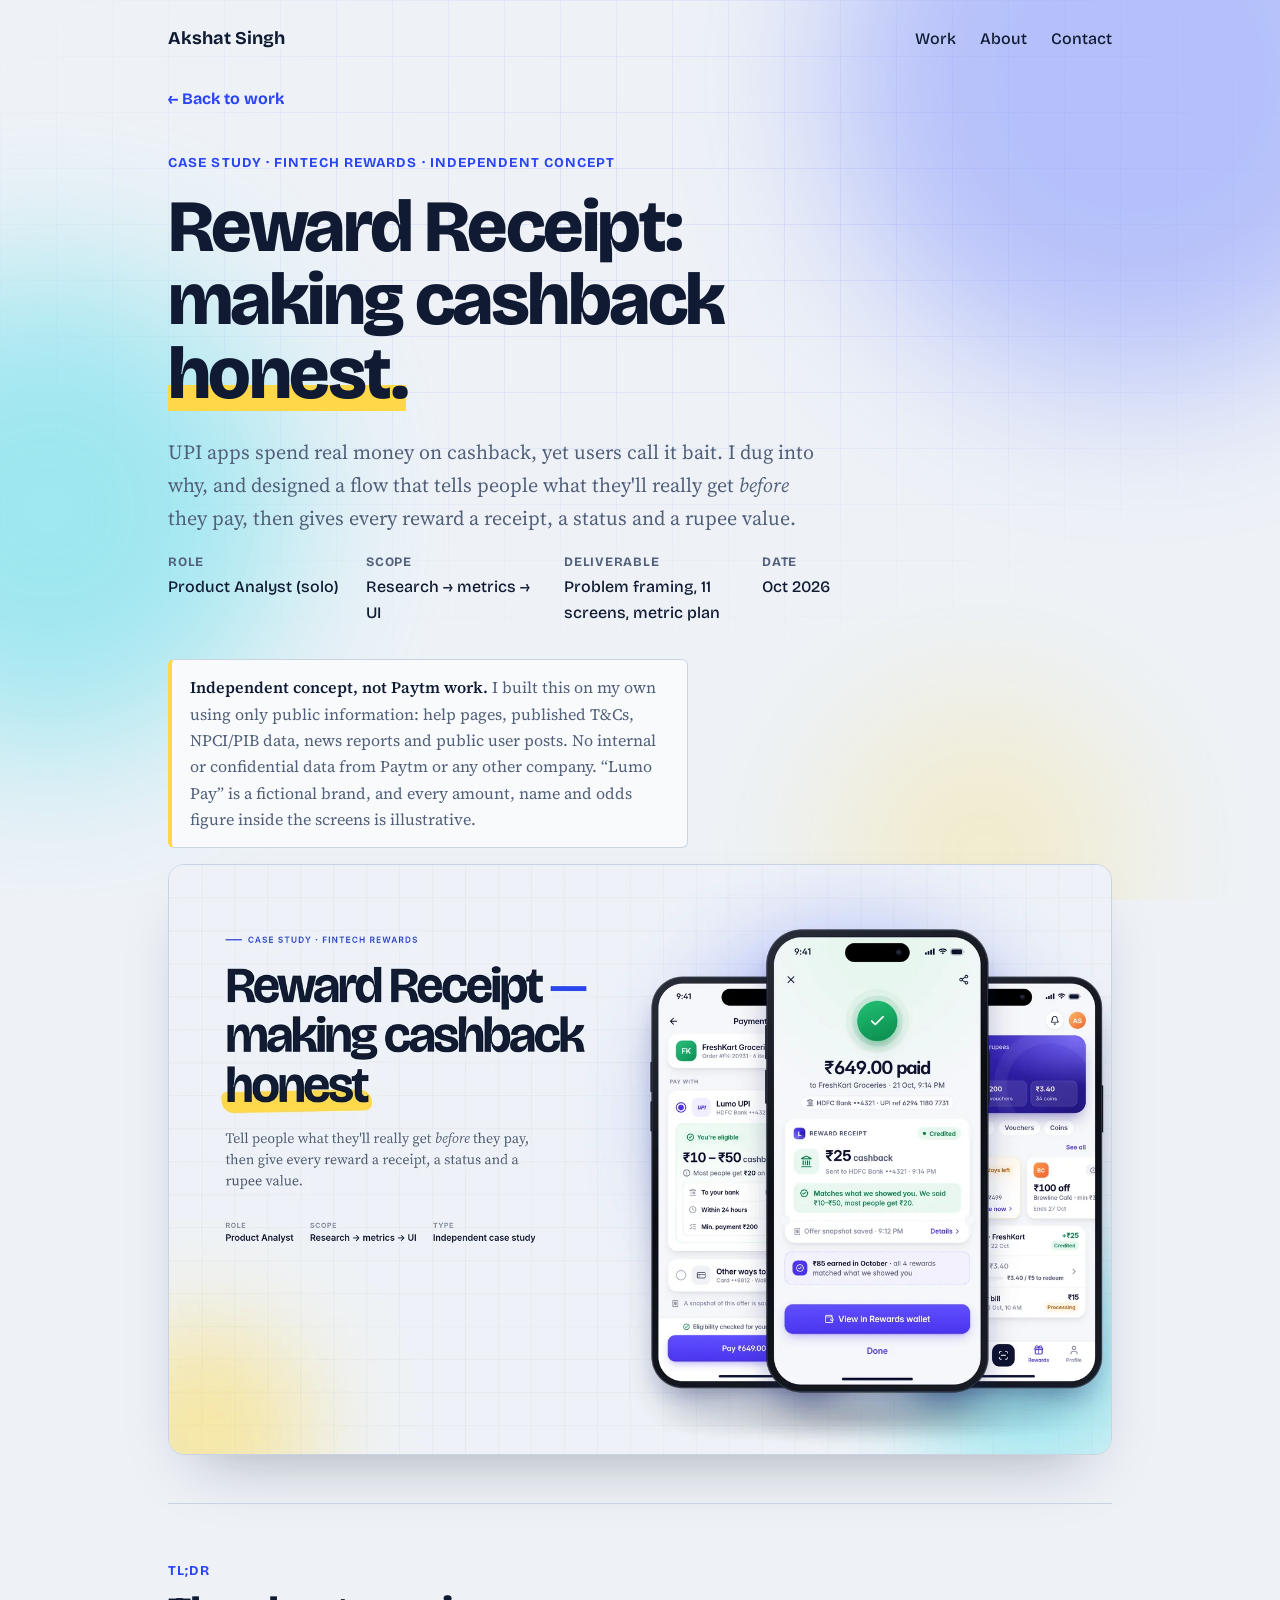
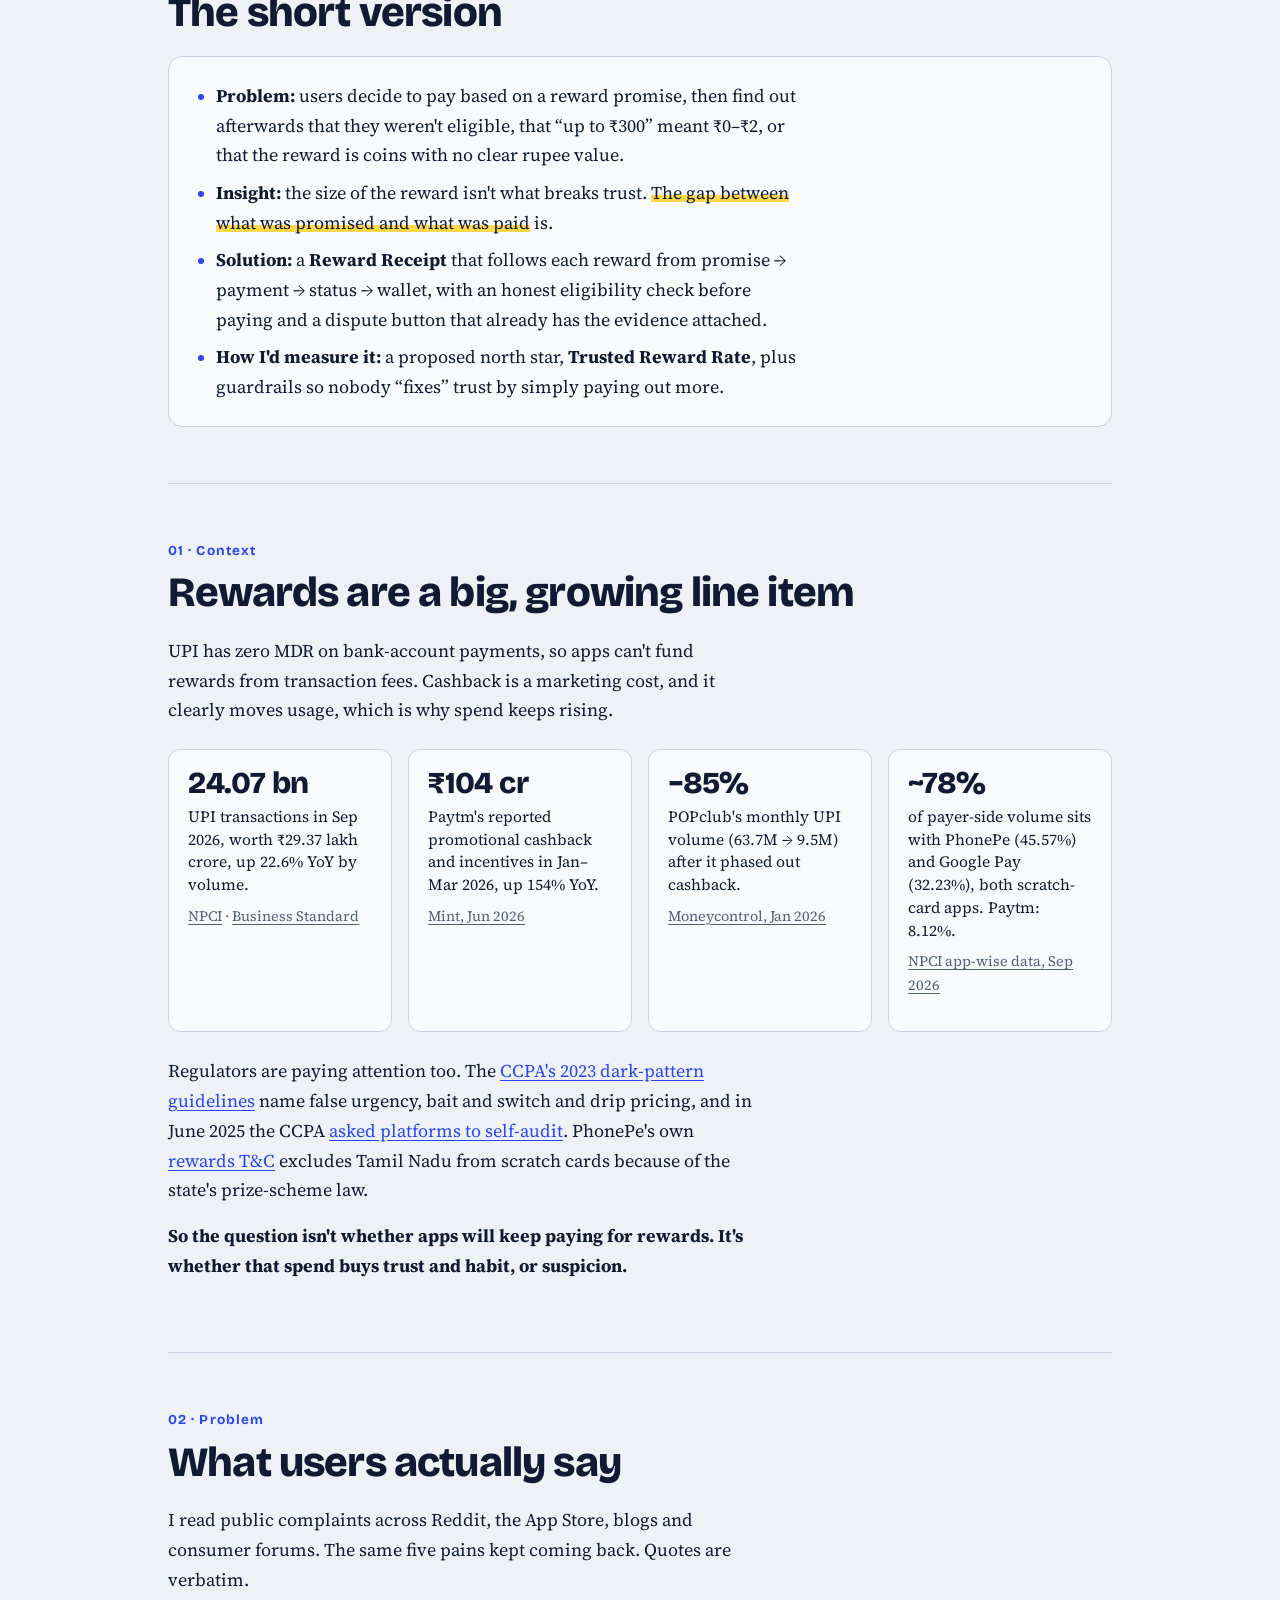
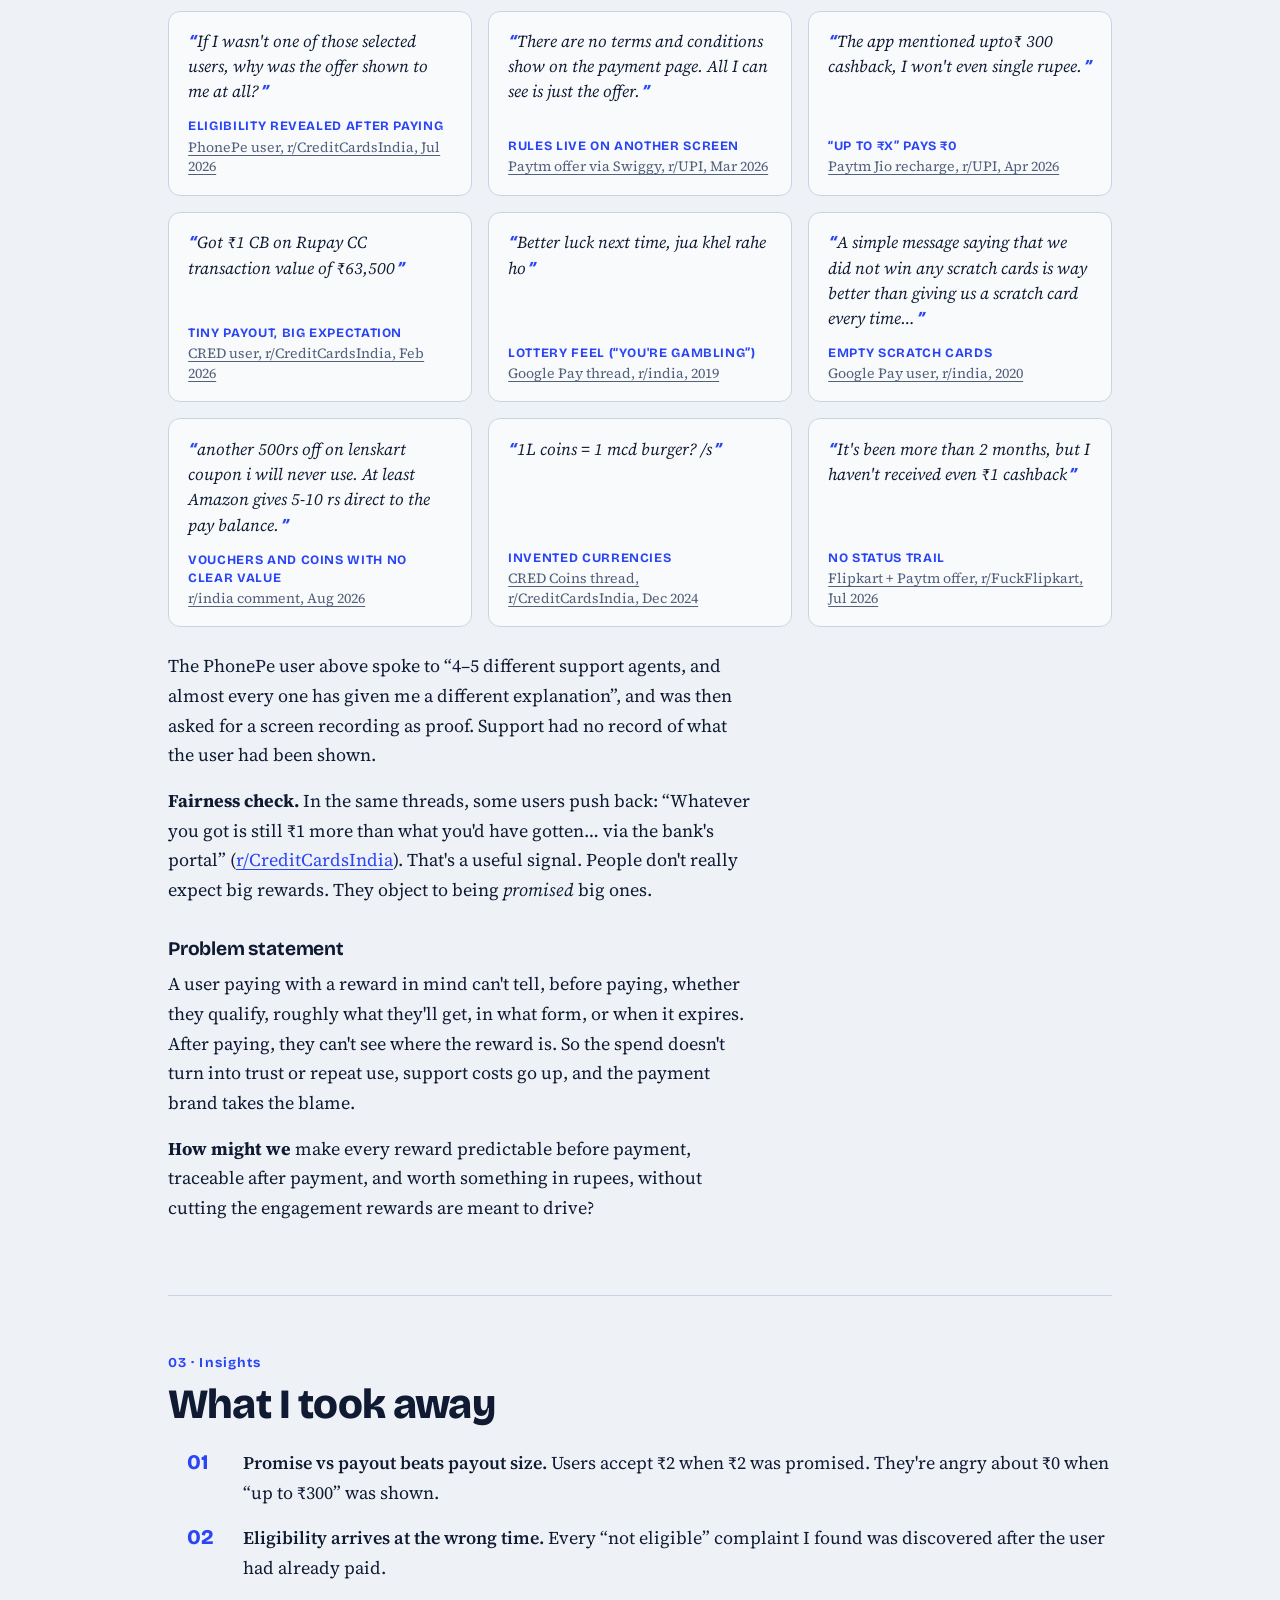
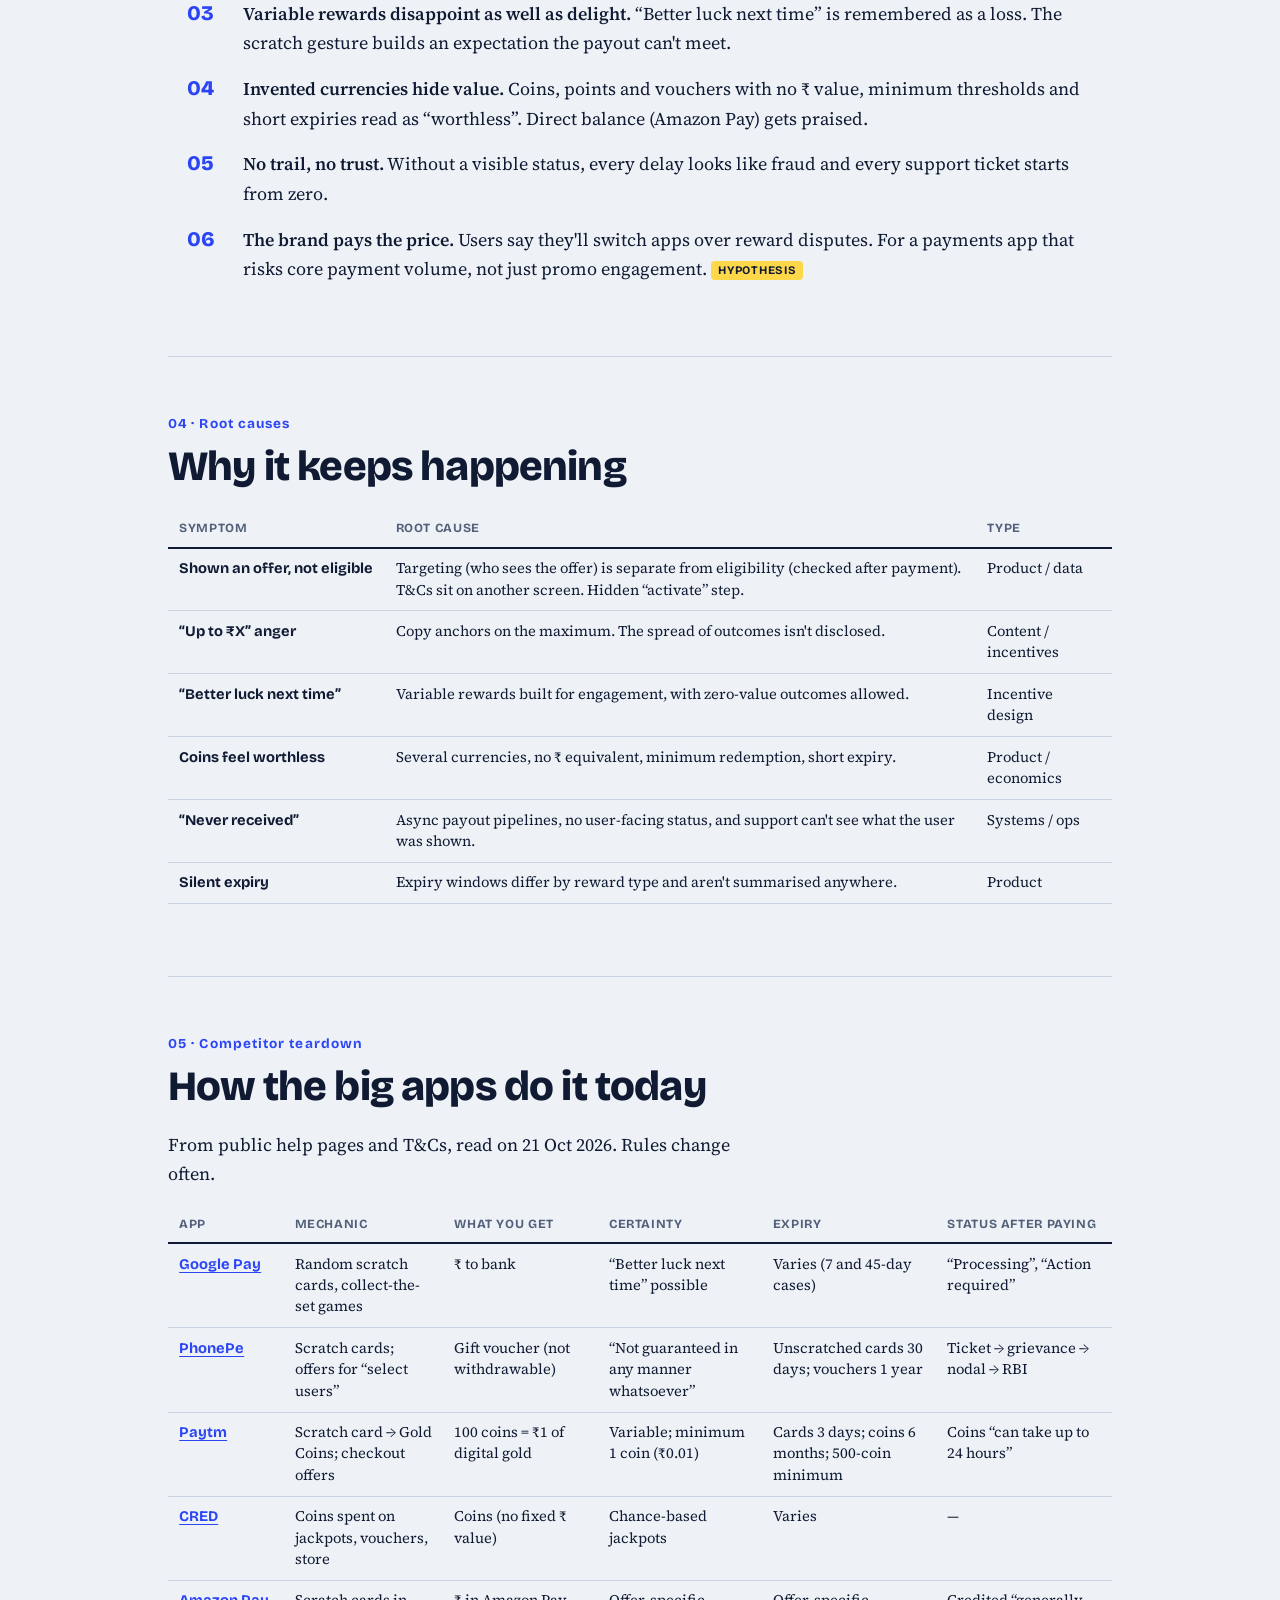
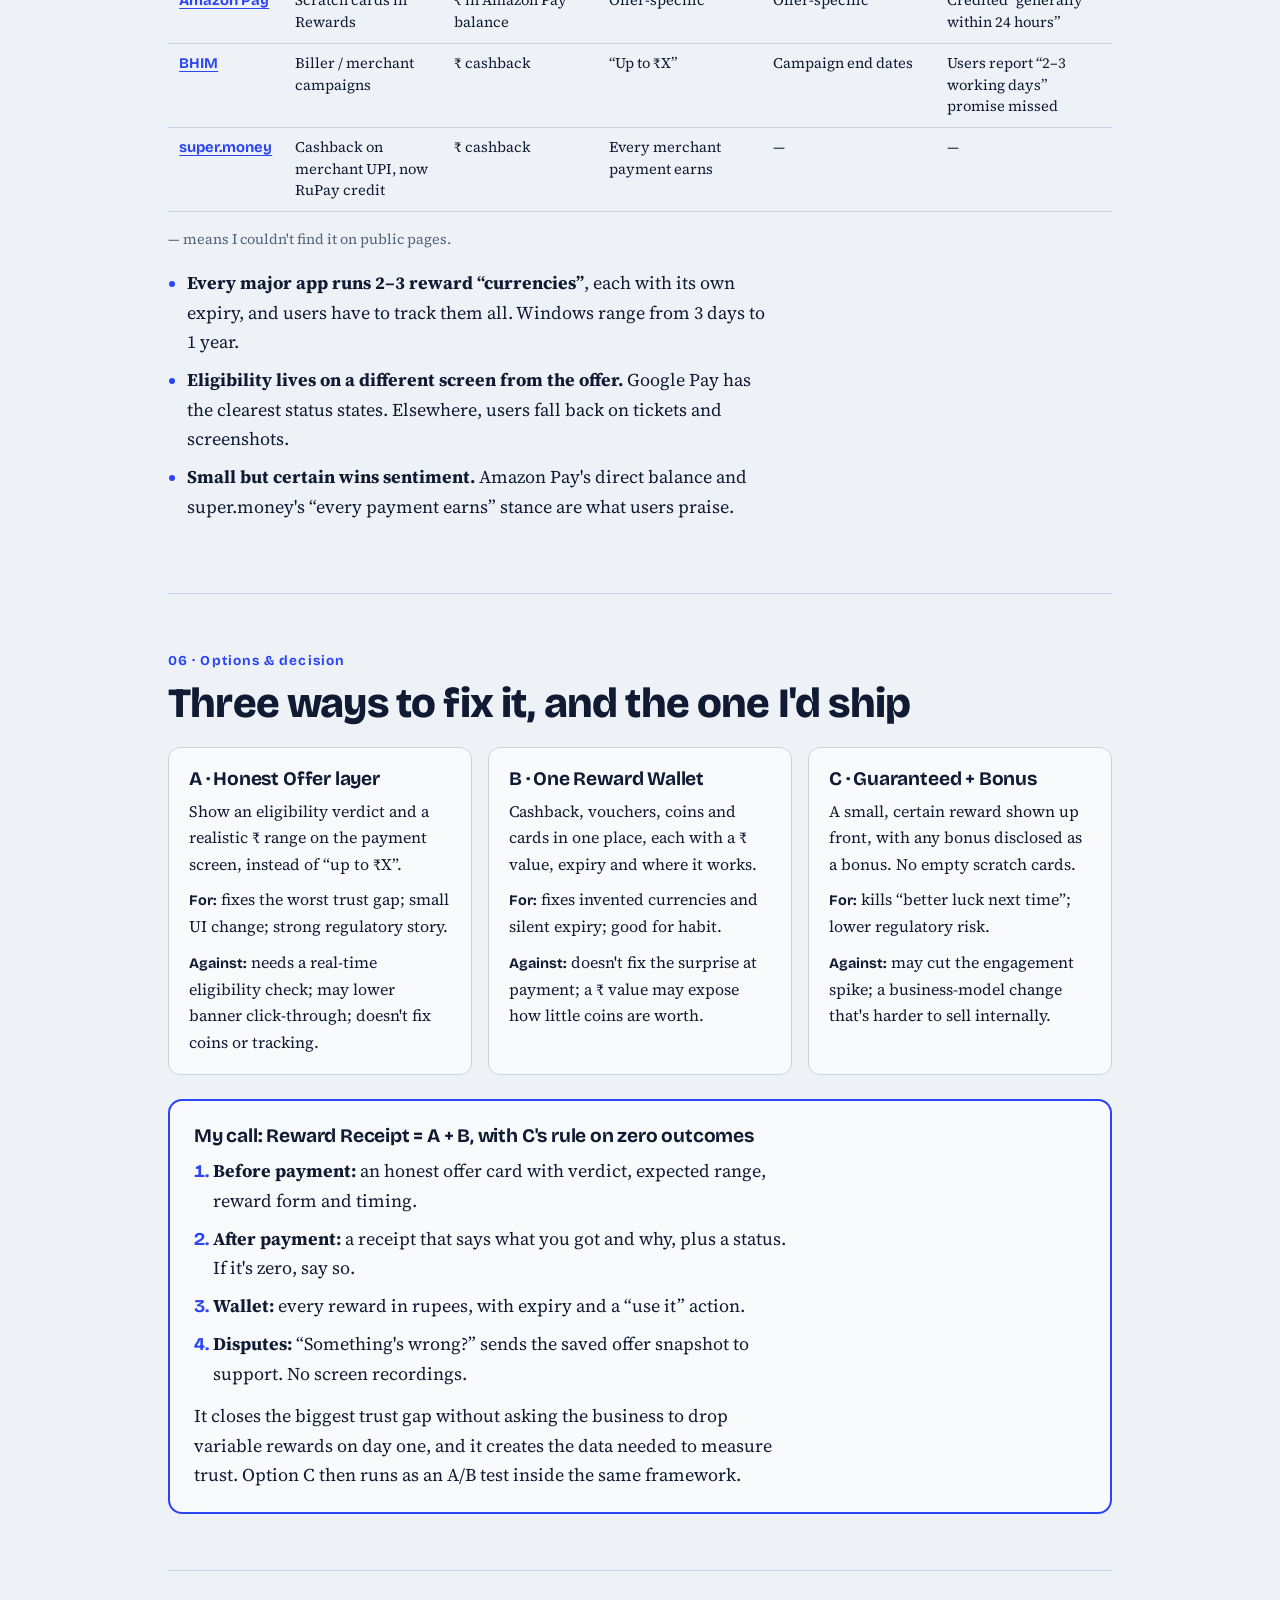
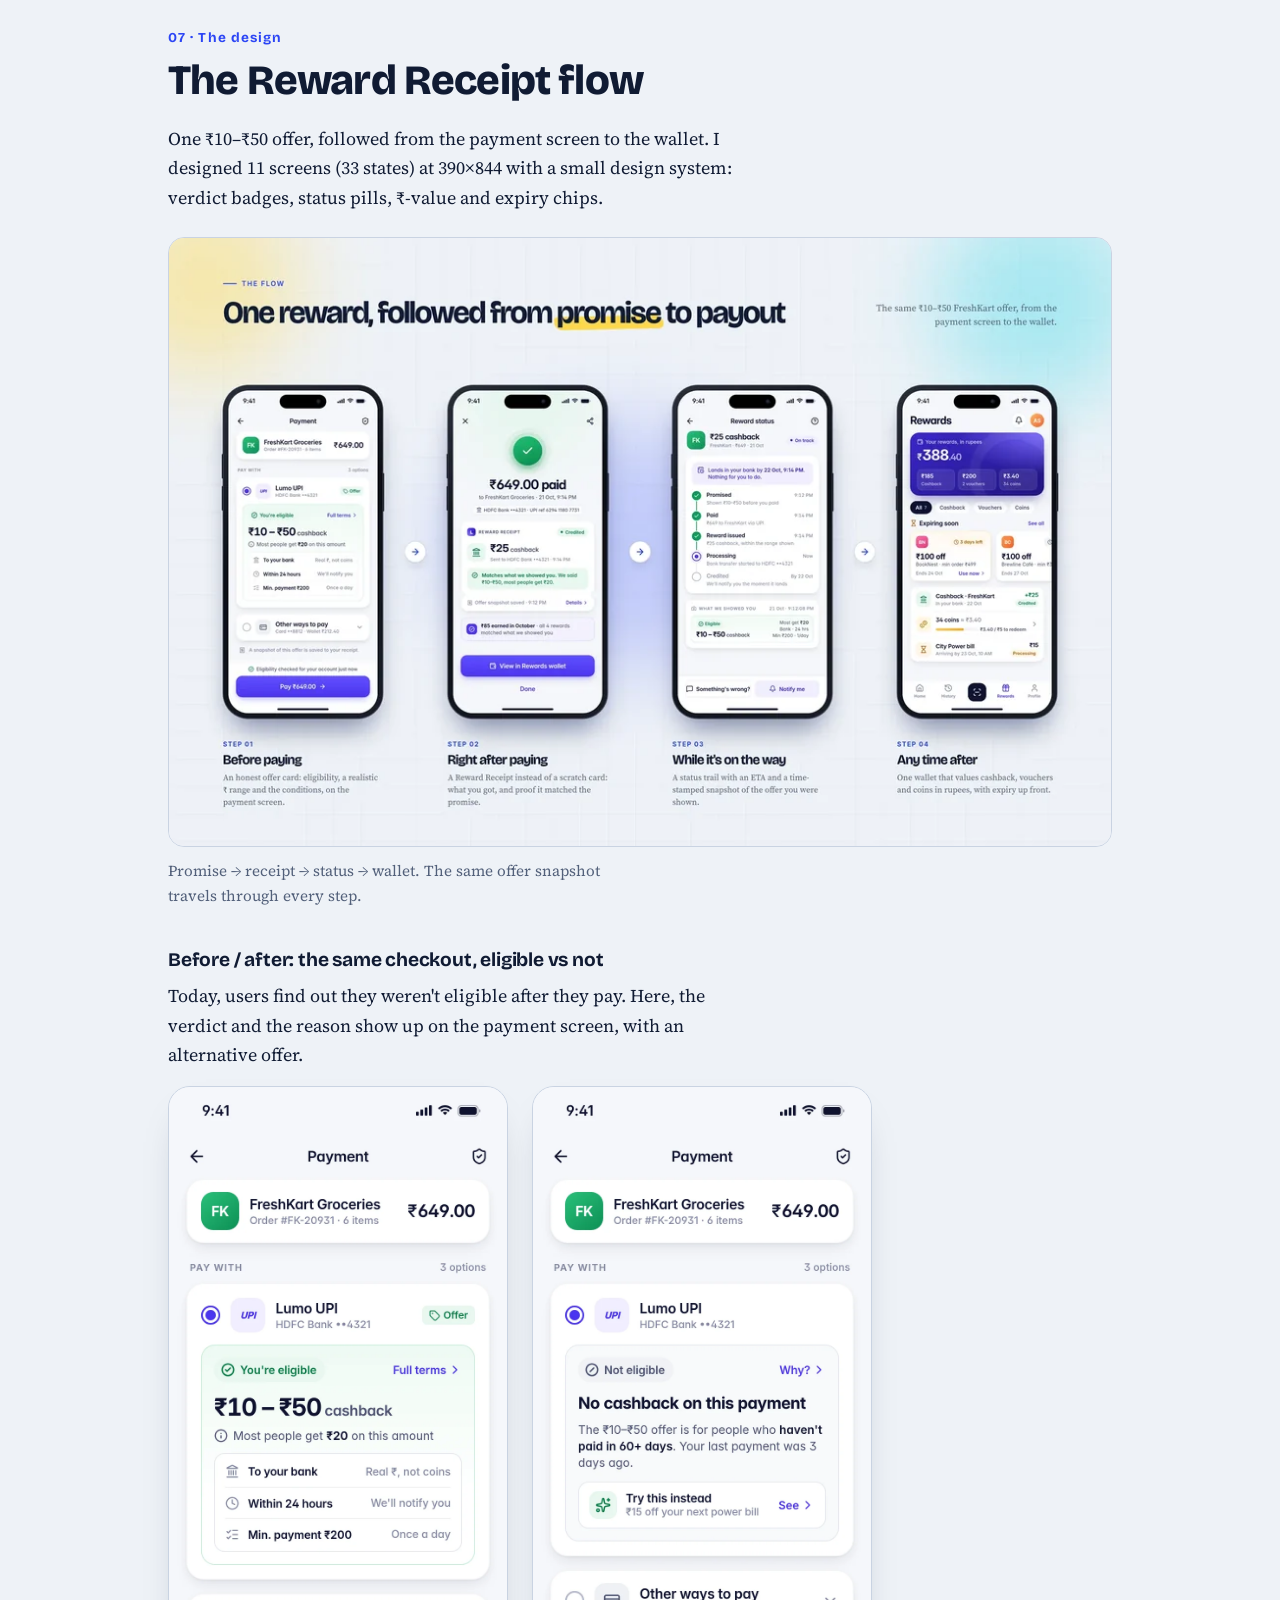
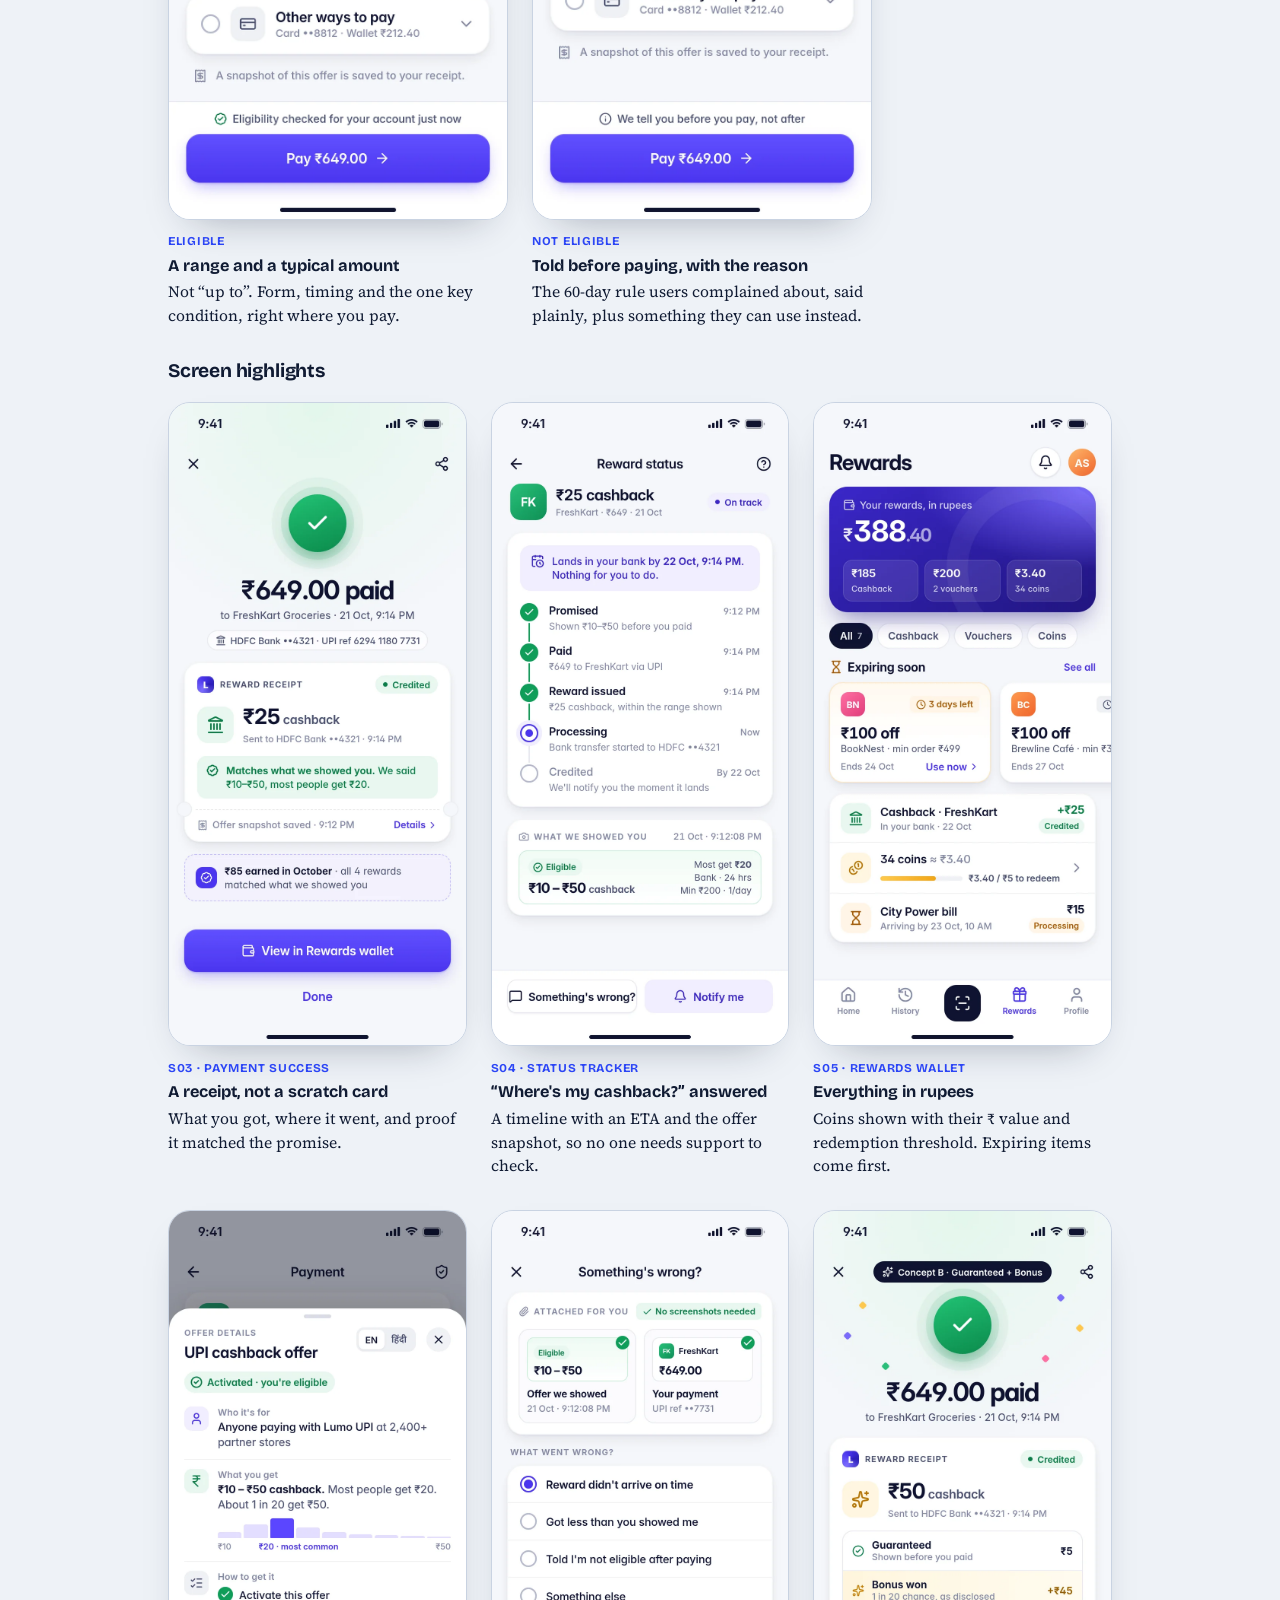
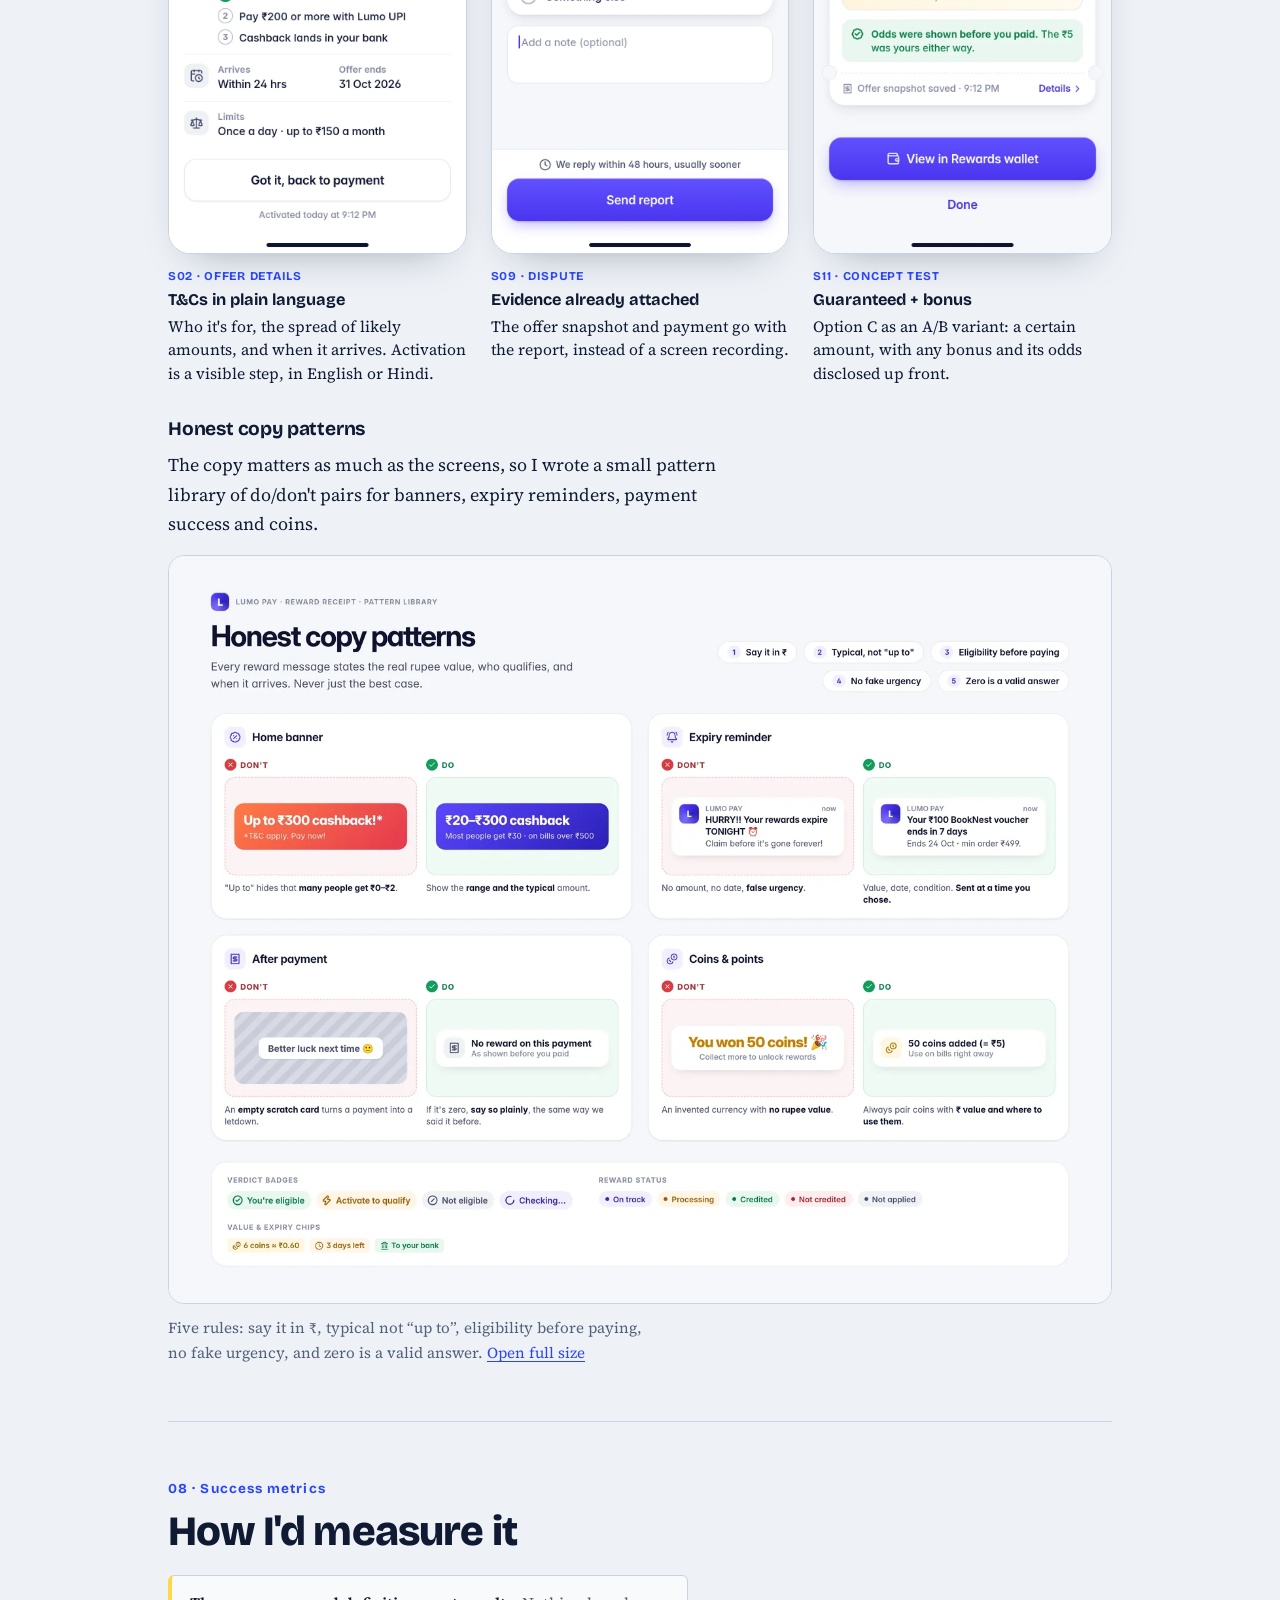
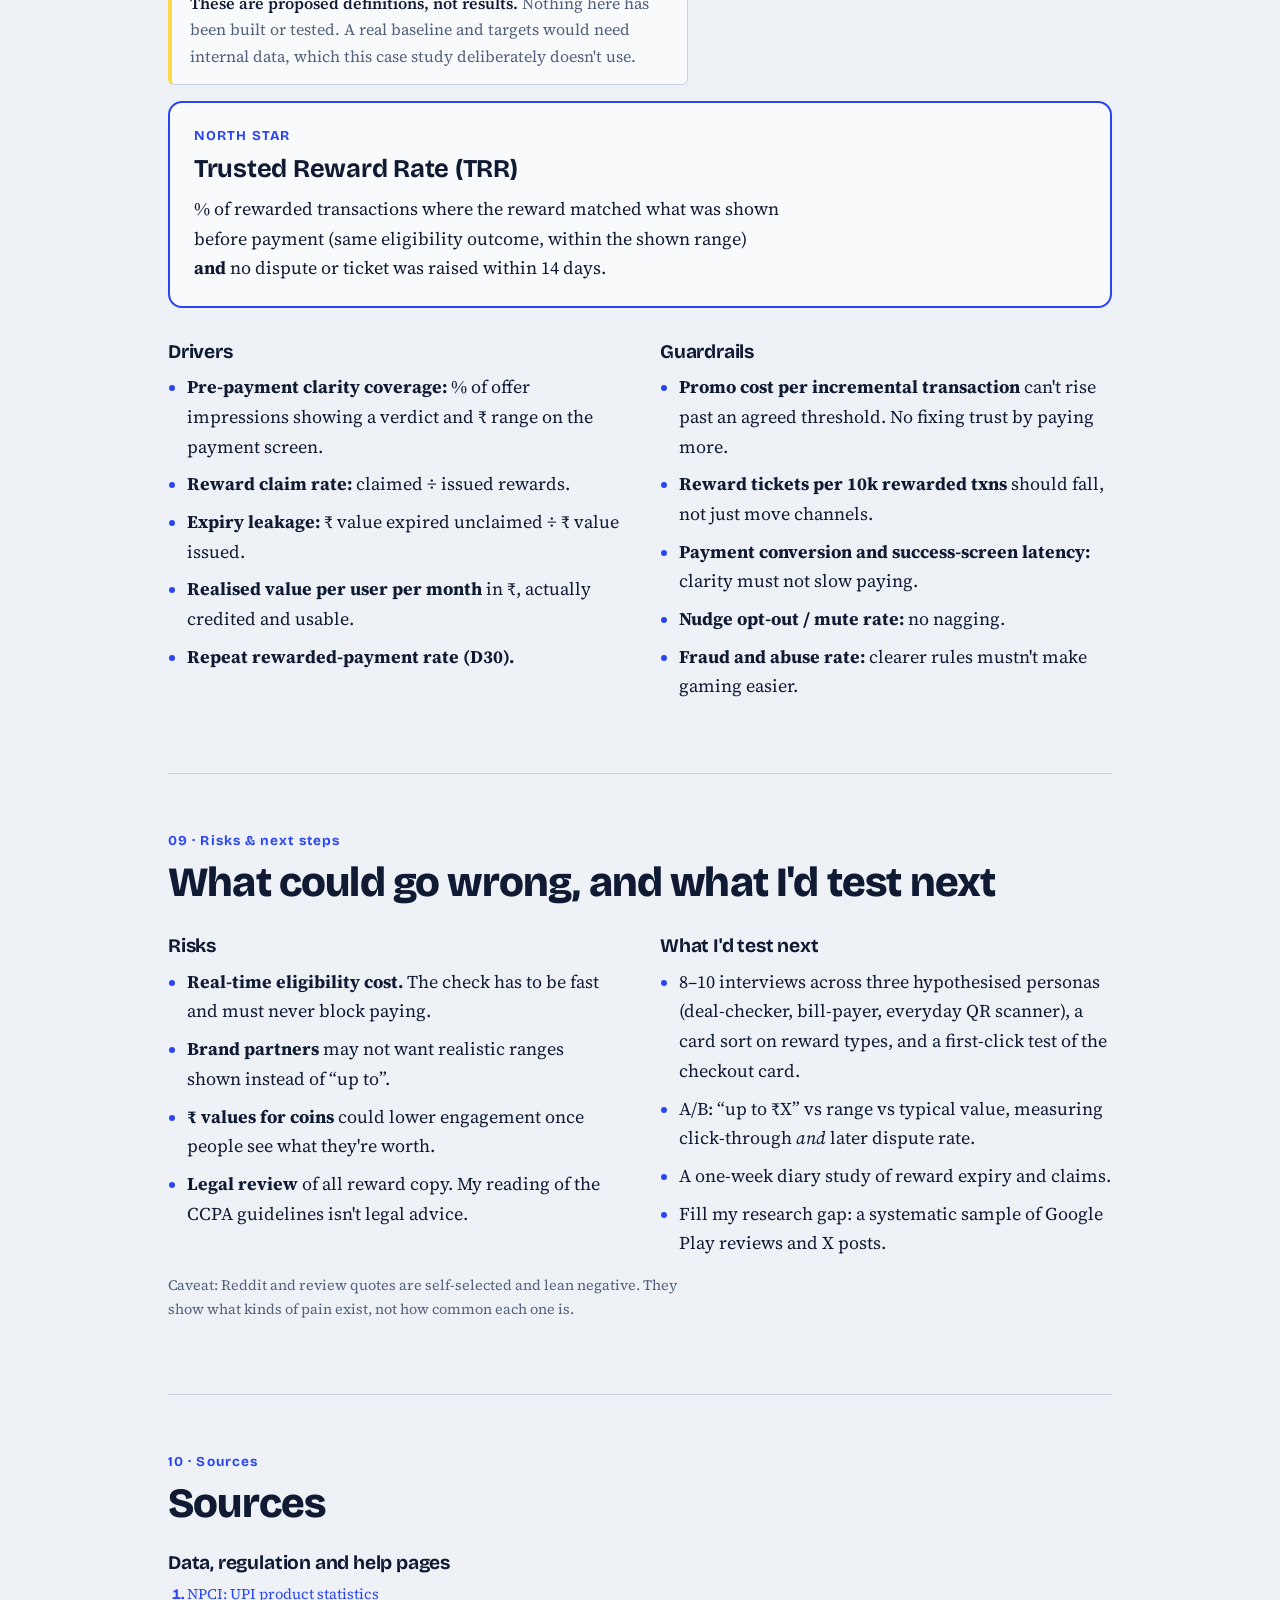
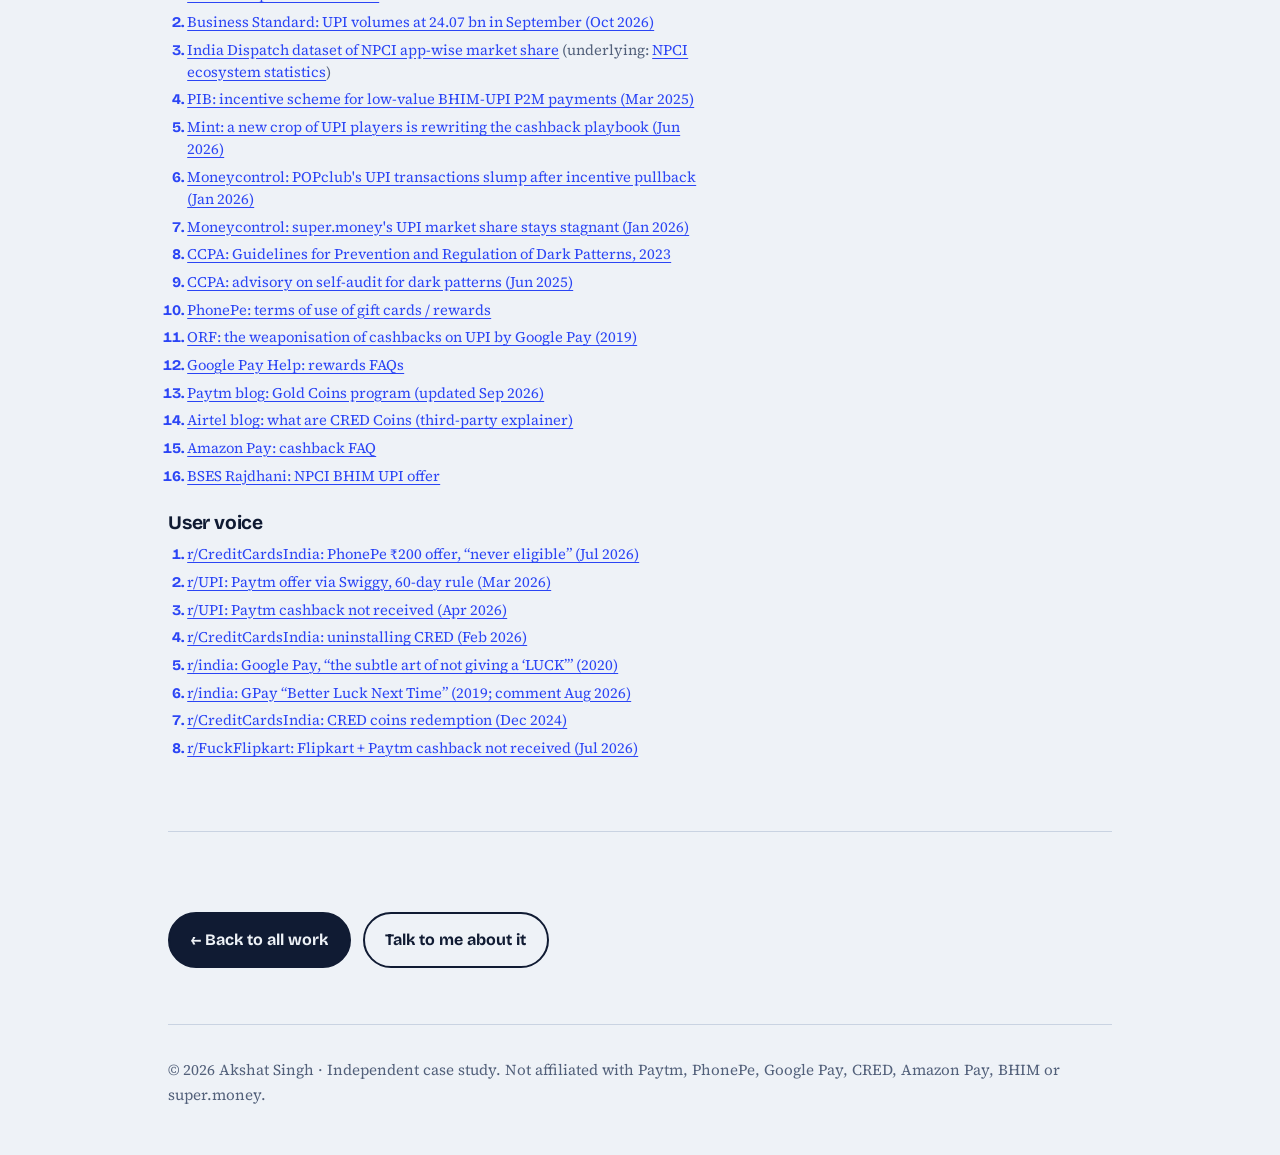
==== case-studies/rewards-clarity/index.html @ 6c4eb4c3 "Add Reward Receipt case study page and homepage project entry" ====
<!DOCTYPE html>
<html lang="en">
<head>
<meta charset="utf-8">
<meta name="viewport" content="width=device-width, initial-scale=1">
<title>Reward Receipt: making cashback honest | Akshat Singh</title>
<meta name="description" content="Independent product case study: why cashback and scratch-card rewards in Indian UPI apps feel like bait, and a Reward Receipt flow that shows the real reward before you pay.">
<meta property="og:title" content="Reward Receipt: making cashback honest | Akshat Singh">
<meta property="og:description" content="Independent case study on rewards clarity in UPI apps: research, root causes, a designed flow and proposed metrics.">
<meta property="og:type" content="article">
<meta property="og:image" content="https://akshatsingh119.github.io/portfolio/assets/img/rewards-clarity/cover-1600.webp">
<link rel="preconnect" href="https://fonts.googleapis.com">
<link rel="preconnect" href="https://fonts.gstatic.com" crossorigin>
<link href="https://fonts.googleapis.com/css2?family=Bricolage+Grotesque:wght@500;700;800&family=Source+Serif+4:ital,wght@0,400;0,600;1,400&display=swap" rel="stylesheet">
<link rel="stylesheet" href="../../assets/css/site.css">
</head>
<body>
<div class="bg" aria-hidden="true"><span class="orb o1"></span><span class="orb o2"></span><span class="orb o3"></span></div>
<div class="wrap">
  <header class="top">
    <a href="../../">Akshat Singh</a>
    <nav aria-label="Primary">
      <a href="../../#work">Work</a>
      <a href="../../#about">About</a>
      <a href="../../#contact">Contact</a>
    </nav>
  </header>

  <main class="cs">
    <a class="cs-back" href="../../#work">← Back to work</a>

    <div class="cs-hero">
      <p class="cs-eyebrow">Case study · Fintech rewards · Independent concept</p>
      <h1>Reward Receipt: making cashback <span>honest.</span></h1>
      <p class="cs-lede">UPI apps spend real money on cashback, yet users call it bait. I dug into why, and designed a flow that tells people what they'll really get <em>before</em> they pay, then gives every reward a receipt, a status and a rupee value.</p>
      <dl class="cs-meta">
        <div><dt>Role</dt><dd>Product Analyst (solo)</dd></div>
        <div><dt>Scope</dt><dd>Research → metrics → UI</dd></div>
        <div><dt>Deliverable</dt><dd>Problem framing, 11 screens, metric plan</dd></div>
        <div><dt>Date</dt><dd>Oct 2026</dd></div>
      </dl>
      <p class="cs-note"><strong>Independent concept, not Paytm work.</strong> I built this on my own using only public information: help pages, published T&amp;Cs, NPCI/PIB data, news reports and public user posts. No internal or confidential data from Paytm or any other company. “Lumo Pay” is a fictional brand, and every amount, name and odds figure inside the screens is illustrative.</p>
      <figure class="cs-fig cs-cover">
        <img src="../../assets/img/rewards-clarity/cover-1600.webp" width="1600" height="1000" fetchpriority="high" alt="Three phone screens from the Reward Receipt concept: a checkout offer card saying 'You're eligible, ₹10–₹50 cashback, most people get ₹20', a payment success screen with a reward receipt showing ₹25 credited and 'Matches what we showed you', and a rewards wallet in rupees.">
      </figure>
    </div>

    <section id="tldr" aria-labelledby="tldr-h">
      <span class="cs-num">TL;DR</span>
      <h2 id="tldr-h">The short version</h2>
      <div class="cs-tldr">
        <ul>
          <li><strong>Problem:</strong> users decide to pay based on a reward promise, then find out afterwards that they weren't eligible, that “up to ₹300” meant ₹0–₹2, or that the reward is coins with no clear rupee value.</li>
          <li><strong>Insight:</strong> the size of the reward isn't what breaks trust. <span class="hl">The gap between what was promised and what was paid</span> is.</li>
          <li><strong>Solution:</strong> a <strong>Reward Receipt</strong> that follows each reward from promise → payment → status → wallet, with an honest eligibility check before paying and a dispute button that already has the evidence attached.</li>
          <li><strong>How I'd measure it:</strong> a proposed north star, <strong>Trusted Reward Rate</strong>, plus guardrails so nobody “fixes” trust by simply paying out more.</li>
        </ul>
      </div>
    </section>

    <section id="context" aria-labelledby="context-h">
      <span class="cs-num">01 · Context</span>
      <h2 id="context-h">Rewards are a big, growing line item</h2>
      <p>UPI has zero MDR on bank-account payments, so apps can't fund rewards from transaction fees. Cashback is a marketing cost, and it clearly moves usage, which is why spend keeps rising.</p>
      <div class="cs-stats">
        <div class="cs-stat"><b>24.07 bn</b><span>UPI transactions in Sep 2026, worth ₹29.37 lakh crore, up 22.6% YoY by volume.</span><p class="cs-src"><a href="https://www.npci.org.in/product/upi/product-statistics/" rel="noopener">NPCI</a> · <a href="https://www.business-standard.com/finance/news/upi-transactions-september-2026-mdr-october-15-npci-126100100510_1.html" rel="noopener">Business Standard</a></p></div>
        <div class="cs-stat"><b>₹104 cr</b><span>Paytm's reported promotional cashback and incentives in Jan–Mar 2026, up 154% YoY.</span><p class="cs-src"><a href="https://www.livemint.com/industry/fintechs-upi-payments-cashback-finance-credit-commerce-11782036097346.html" rel="noopener">Mint, Jun 2026</a></p></div>
        <div class="cs-stat"><b>−85%</b><span>POPclub's monthly UPI volume (63.7M → 9.5M) after it phased out cashback.</span><p class="cs-src"><a href="https://www.moneycontrol.com/technology/razorpay-backed-popclub-s-upi-transactions-slump-as-incentive-pullback-hits-hard-article-13772022.html" rel="noopener">Moneycontrol, Jan 2026</a></p></div>
        <div class="cs-stat"><b>~78%</b><span>of payer-side volume sits with PhonePe (45.57%) and Google Pay (32.23%), both scratch-card apps. Paytm: 8.12%.</span><p class="cs-src"><a href="https://data.indiadispatch.com/data/series/payments/upi-app-market-share.csv" rel="noopener">NPCI app-wise data, Sep 2026</a></p></div>
      </div>
      <p>Regulators are paying attention too. The <a href="https://consumeraffairs.nic.in/sites/default/files/The%20Guidelines%20for%20Prevention%20and%20Regulation%20of%20Dark%20Patterns%2C%202023.pdf" rel="noopener">CCPA's 2023 dark-pattern guidelines</a> name false urgency, bait and switch and drip pricing, and in June 2025 the CCPA <a href="https://consumeraffairs.nic.in/latestnews/ccpa-advisory-terms-consumer-protection-act-2019-self-audit-e-commerce-platforms" rel="noopener">asked platforms to self-audit</a>. PhonePe's own <a href="https://www.phonepe.com/terms-conditions/gifts-rewards/" rel="noopener">rewards T&amp;C</a> excludes Tamil Nadu from scratch cards because of the state's prize-scheme law.</p>
      <p><strong>So the question isn't whether apps will keep paying for rewards. It's whether that spend buys trust and habit, or suspicion.</strong></p>
    </section>

    <section id="problem" aria-labelledby="problem-h">
      <span class="cs-num">02 · Problem</span>
      <h2 id="problem-h">What users actually say</h2>
      <p>I read public complaints across Reddit, the App Store, blogs and consumer forums. The same five pains kept coming back. Quotes are verbatim.</p>
      <div class="cs-quotes">
        <figure class="cs-quote">
          <p>If I wasn't one of those selected users, why was the offer shown to me at all?</p>
          <figcaption><span class="cs-pain">Eligibility revealed after paying</span><a href="https://www.reddit.com/r/CreditCardsIndia/comments/1usjtlp/phonepe_showed_me_a_200_cashback_offer_i/" rel="noopener">PhonePe user, r/CreditCardsIndia, Jul 2026</a></figcaption>
        </figure>
        <figure class="cs-quote">
          <p>There are no terms and conditions show on the payment page. All I can see is just the offer.</p>
          <figcaption><span class="cs-pain">Rules live on another screen</span><a href="https://www.reddit.com/r/UPI/comments/1risucz/paytm_bluffing_technique/" rel="noopener">Paytm offer via Swiggy, r/UPI, Mar 2026</a></figcaption>
        </figure>
        <figure class="cs-quote">
          <p>The app mentioned upto₹ 300 cashback, I won't even single rupee.</p>
          <figcaption><span class="cs-pain">“Up to ₹X” pays ₹0</span><a href="https://www.reddit.com/r/UPI/comments/1sb4x93/paytm_cashback_not_received/" rel="noopener">Paytm Jio recharge, r/UPI, Apr 2026</a></figcaption>
        </figure>
        <figure class="cs-quote">
          <p>Got ₹1 CB on Rupay CC transaction value of ₹63,500</p>
          <figcaption><span class="cs-pain">Tiny payout, big expectation</span><a href="https://www.reddit.com/r/CreditCardsIndia/comments/1qz8dmz/uninstalling_cred_app/" rel="noopener">CRED user, r/CreditCardsIndia, Feb 2026</a></figcaption>
        </figure>
        <figure class="cs-quote">
          <p>Better luck next time, jua khel rahe ho</p>
          <figcaption><span class="cs-pain">Lottery feel (“you're gambling”)</span><a href="https://www.reddit.com/r/india/comments/dncasx/my_cousin_received_this_from_the_gpay_scratch/" rel="noopener">Google Pay thread, r/india, 2019</a></figcaption>
        </figure>
        <figure class="cs-quote">
          <p>A simple message saying that we did not win any scratch cards is way better than giving us a scratch card every time…</p>
          <figcaption><span class="cs-pain">Empty scratch cards</span><a href="https://www.reddit.com/r/india/comments/fft0sp/google_pay_the_subtle_of_art_of_not_giving_a_luck/" rel="noopener">Google Pay user, r/india, 2020</a></figcaption>
        </figure>
        <figure class="cs-quote">
          <p>another 500rs off on lenskart coupon i will never use. At least Amazon gives 5-10 rs direct to the pay balance.</p>
          <figcaption><span class="cs-pain">Vouchers and coins with no clear value</span><a href="https://www.reddit.com/r/india/comments/dncasx/my_cousin_received_this_from_the_gpay_scratch/" rel="noopener">r/india comment, Aug 2026</a></figcaption>
        </figure>
        <figure class="cs-quote">
          <p>1L coins = 1 mcd burger? /s</p>
          <figcaption><span class="cs-pain">Invented currencies</span><a href="https://www.reddit.com/r/CreditCardsIndia/comments/1hb6zh6/why_aint_anybody_talking_about_this/" rel="noopener">CRED Coins thread, r/CreditCardsIndia, Dec 2024</a></figcaption>
        </figure>
        <figure class="cs-quote">
          <p>It's been more than 2 months, but I haven't received even ₹1 cashback</p>
          <figcaption><span class="cs-pain">No status trail</span><a href="https://www.reddit.com/r/FuckFlipkart/comments/1ulmg7c/flipkart_paytm_cashback_not_received_even_after_2/" rel="noopener">Flipkart + Paytm offer, r/FuckFlipkart, Jul 2026</a></figcaption>
        </figure>
      </div>
      <p>The PhonePe user above spoke to “4–5 different support agents, and almost every one has given me a different explanation”, and was then asked for a screen recording as proof. Support had no record of what the user had been shown.</p>
      <p><strong>Fairness check.</strong> In the same threads, some users push back: “Whatever you got is still ₹1 more than what you'd have gotten… via the bank's portal” (<a href="https://www.reddit.com/r/CreditCardsIndia/comments/1qz8dmz/uninstalling_cred_app/" rel="noopener">r/CreditCardsIndia</a>). That's a useful signal. People don't really expect big rewards. They object to being <em>promised</em> big ones.</p>
      <h3>Problem statement</h3>
      <p>A user paying with a reward in mind can't tell, before paying, whether they qualify, roughly what they'll get, in what form, or when it expires. After paying, they can't see where the reward is. So the spend doesn't turn into trust or repeat use, support costs go up, and the payment brand takes the blame.</p>
      <p><strong>How might we</strong> make every reward predictable before payment, traceable after payment, and worth something in rupees, without cutting the engagement rewards are meant to drive?</p>
    </section>

    <section id="insights" aria-labelledby="insights-h">
      <span class="cs-num">03 · Insights</span>
      <h2 id="insights-h">What I took away</h2>
      <ol class="cs-insights">
        <li><div><strong>Promise vs payout beats payout size.</strong> Users accept ₹2 when ₹2 was promised. They're angry about ₹0 when “up to ₹300” was shown.</div></li>
        <li><div><strong>Eligibility arrives at the wrong time.</strong> Every “not eligible” complaint I found was discovered after the user had already paid.</div></li>
        <li><div><strong>Variable rewards disappoint as well as delight.</strong> “Better luck next time” is remembered as a loss. The scratch gesture builds an expectation the payout can't meet.</div></li>
        <li><div><strong>Invented currencies hide value.</strong> Coins, points and vouchers with no ₹ value, minimum thresholds and short expiries read as “worthless”. Direct balance (Amazon Pay) gets praised.</div></li>
        <li><div><strong>No trail, no trust.</strong> Without a visible status, every delay looks like fraud and every support ticket starts from zero.</div></li>
        <li><div><strong>The brand pays the price.</strong> Users say they'll switch apps over reward disputes. For a payments app that risks core payment volume, not just promo engagement. <span class="cs-tag">Hypothesis</span></div></li>
      </ol>
    </section>

    <section id="root-causes" aria-labelledby="root-h">
      <span class="cs-num">04 · Root causes</span>
      <h2 id="root-h">Why it keeps happening</h2>
      <div class="cs-table-wrap">
        <table class="cs-table">
          <thead><tr><th scope="col">Symptom</th><th scope="col">Root cause</th><th scope="col">Type</th></tr></thead>
          <tbody>
            <tr><th scope="row">Shown an offer, not eligible</th><td data-label="Root cause">Targeting (who sees the offer) is separate from eligibility (checked after payment). T&amp;Cs sit on another screen. Hidden “activate” step.</td><td data-label="Type">Product / data</td></tr>
            <tr><th scope="row">“Up to ₹X” anger</th><td data-label="Root cause">Copy anchors on the maximum. The spread of outcomes isn't disclosed.</td><td data-label="Type">Content / incentives</td></tr>
            <tr><th scope="row">“Better luck next time”</th><td data-label="Root cause">Variable rewards built for engagement, with zero-value outcomes allowed.</td><td data-label="Type">Incentive design</td></tr>
            <tr><th scope="row">Coins feel worthless</th><td data-label="Root cause">Several currencies, no ₹ equivalent, minimum redemption, short expiry.</td><td data-label="Type">Product / economics</td></tr>
            <tr><th scope="row">“Never received”</th><td data-label="Root cause">Async payout pipelines, no user-facing status, and support can't see what the user was shown.</td><td data-label="Type">Systems / ops</td></tr>
            <tr><th scope="row">Silent expiry</th><td data-label="Root cause">Expiry windows differ by reward type and aren't summarised anywhere.</td><td data-label="Type">Product</td></tr>
          </tbody>
        </table>
      </div>
    </section>

    <section id="teardown" aria-labelledby="teardown-h">
      <span class="cs-num">05 · Competitor teardown</span>
      <h2 id="teardown-h">How the big apps do it today</h2>
      <p>From public help pages and T&amp;Cs, read on 21 Oct 2026. Rules change often.</p>
      <div class="cs-table-wrap">
        <table class="cs-table">
          <thead><tr><th scope="col">App</th><th scope="col">Mechanic</th><th scope="col">What you get</th><th scope="col">Certainty</th><th scope="col">Expiry</th><th scope="col">Status after paying</th></tr></thead>
          <tbody>
            <tr><th scope="row"><a href="https://support.google.com/pay/india/answer/7539588?hl=en" rel="noopener">Google Pay</a></th><td data-label="Mechanic">Random scratch cards, collect-the-set games</td><td data-label="What you get">₹ to bank</td><td data-label="Certainty">“Better luck next time” possible</td><td data-label="Expiry">Varies (7 and 45-day cases)</td><td data-label="Status">“Processing”, “Action required”</td></tr>
            <tr><th scope="row"><a href="https://www.phonepe.com/terms-conditions/gifts-rewards/" rel="noopener">PhonePe</a></th><td data-label="Mechanic">Scratch cards; offers for “select users”</td><td data-label="What you get">Gift voucher (not withdrawable)</td><td data-label="Certainty">“Not guaranteed in any manner whatsoever”</td><td data-label="Expiry">Unscratched cards 30 days; vouchers 1 year</td><td data-label="Status">Ticket → grievance → nodal → RBI</td></tr>
            <tr><th scope="row"><a href="https://paytm.com/blog/paytm-gold-coins/what-is-paytm-gold-coin-program/" rel="noopener">Paytm</a></th><td data-label="Mechanic">Scratch card → Gold Coins; checkout offers</td><td data-label="What you get">100 coins = ₹1 of digital gold</td><td data-label="Certainty">Variable; minimum 1 coin (₹0.01)</td><td data-label="Expiry">Cards 3 days; coins 6 months; 500-coin minimum</td><td data-label="Status">Coins “can take up to 24 hours”</td></tr>
            <tr><th scope="row"><a href="https://www.airtel.in/blog/credit-card/what-are-cred-coins-how-to-use-them-complete-guide/" rel="noopener">CRED</a></th><td data-label="Mechanic">Coins spent on jackpots, vouchers, store</td><td data-label="What you get">Coins (no fixed ₹ value)</td><td data-label="Certainty">Chance-based jackpots</td><td data-label="Expiry">Varies</td><td data-label="Status">—</td></tr>
            <tr><th scope="row"><a href="https://www.amazon.in/gp/help/customer/display.html?nodeId=202169540" rel="noopener">Amazon Pay</a></th><td data-label="Mechanic">Scratch cards in Rewards</td><td data-label="What you get">₹ in Amazon Pay balance</td><td data-label="Certainty">Offer-specific</td><td data-label="Expiry">Offer-specific</td><td data-label="Status">Credited “generally within 24 hours”</td></tr>
            <tr><th scope="row"><a href="https://www.bsesdelhi.com/web/brpl/npci-bhim-upi" rel="noopener">BHIM</a></th><td data-label="Mechanic">Biller / merchant campaigns</td><td data-label="What you get">₹ cashback</td><td data-label="Certainty">“Up to ₹X”</td><td data-label="Expiry">Campaign end dates</td><td data-label="Status">Users report “2–3 working days” promise missed</td></tr>
            <tr><th scope="row"><a href="https://www.moneycontrol.com/technology/flipkart-s-super-money-hits-a-upi-plateau-here-s-what-it-s-trying-next-article-13768053.html" rel="noopener">super.money</a></th><td data-label="Mechanic">Cashback on merchant UPI, now RuPay credit</td><td data-label="What you get">₹ cashback</td><td data-label="Certainty">Every merchant payment earns</td><td data-label="Expiry">—</td><td data-label="Status">—</td></tr>
          </tbody>
        </table>
      </div>
      <p class="cs-src">— means I couldn't find it on public pages.</p>
      <ul>
        <li><strong>Every major app runs 2–3 reward “currencies”</strong>, each with its own expiry, and users have to track them all. Windows range from 3 days to 1 year.</li>
        <li><strong>Eligibility lives on a different screen from the offer.</strong> Google Pay has the clearest status states. Elsewhere, users fall back on tickets and screenshots.</li>
        <li><strong>Small but certain wins sentiment.</strong> Amazon Pay's direct balance and super.money's “every payment earns” stance are what users praise.</li>
      </ul>
    </section>

    <section id="solution" aria-labelledby="solution-h">
      <span class="cs-num">06 · Options &amp; decision</span>
      <h2 id="solution-h">Three ways to fix it, and the one I'd ship</h2>
      <div class="cs-options">
        <div class="cs-option">
          <h3>A · Honest Offer layer</h3>
          <p>Show an eligibility verdict and a realistic ₹ range on the payment screen, instead of “up to ₹X”.</p>
          <p><b>For:</b> fixes the worst trust gap; small UI change; strong regulatory story.</p>
          <p><b>Against:</b> needs a real-time eligibility check; may lower banner click-through; doesn't fix coins or tracking.</p>
        </div>
        <div class="cs-option">
          <h3>B · One Reward Wallet</h3>
          <p>Cashback, vouchers, coins and cards in one place, each with a ₹ value, expiry and where it works.</p>
          <p><b>For:</b> fixes invented currencies and silent expiry; good for habit.</p>
          <p><b>Against:</b> doesn't fix the surprise at payment; a ₹ value may expose how little coins are worth.</p>
        </div>
        <div class="cs-option">
          <h3>C · Guaranteed + Bonus</h3>
          <p>A small, certain reward shown up front, with any bonus disclosed as a bonus. No empty scratch cards.</p>
          <p><b>For:</b> kills “better luck next time”; lower regulatory risk.</p>
          <p><b>Against:</b> may cut the engagement spike; a business-model change that's harder to sell internally.</p>
        </div>
      </div>
      <div class="cs-decision">
        <h3>My call: Reward Receipt = A + B, with C's rule on zero outcomes</h3>
        <ol>
          <li><strong>Before payment:</strong> an honest offer card with verdict, expected range, reward form and timing.</li>
          <li><strong>After payment:</strong> a receipt that says what you got and why, plus a status. If it's zero, say so.</li>
          <li><strong>Wallet:</strong> every reward in rupees, with expiry and a “use it” action.</li>
          <li><strong>Disputes:</strong> “Something's wrong?” sends the saved offer snapshot to support. No screen recordings.</li>
        </ol>
        <p style="margin:0">It closes the biggest trust gap without asking the business to drop variable rewards on day one, and it creates the data needed to measure trust. Option C then runs as an A/B test inside the same framework.</p>
      </div>
    </section>

    <section id="flow" aria-labelledby="flow-h">
      <span class="cs-num">07 · The design</span>
      <h2 id="flow-h">The Reward Receipt flow</h2>
      <p>One ₹10–₹50 offer, followed from the payment screen to the wallet. I designed 11 screens (33 states) at 390×844 with a small design system: verdict badges, status pills, ₹-value and expiry chips.</p>
      <figure class="cs-fig cs-flow">
        <img src="../../assets/img/rewards-clarity/flow-1920.webp" srcset="../../assets/img/rewards-clarity/flow-960.webp 960w, ../../assets/img/rewards-clarity/flow-1920.webp 1920w" sizes="(max-width: 62rem) 100vw, 59rem" width="1920" height="1240" loading="lazy" decoding="async" alt="Flow overview in four steps. Step 1, before paying: an offer card shows eligibility and a ₹10–₹50 range. Step 2, right after paying: a reward receipt shows ₹25 credited and that it matched the promise. Step 3, while it's on the way: a status timeline from promised to credited with a saved offer snapshot. Step 4, any time after: a wallet that values cashback, vouchers and coins in rupees.">
        <figcaption>Promise → receipt → status → wallet. The same offer snapshot travels through every step.</figcaption>
      </figure>

      <h3>Before / after: the same checkout, eligible vs not</h3>
      <p>Today, users find out they weren't eligible after they pay. Here, the verdict and the reason show up on the payment screen, with an alternative offer.</p>
      <div class="cs-pair">
        <figure class="cs-screen">
          <img src="../../assets/img/rewards-clarity/s01-checkout-offer-eligible.webp" width="780" height="1688" loading="lazy" decoding="async" alt="Checkout screen with a green 'You're eligible' badge, ₹10–₹50 cashback, 'Most people get ₹20 on this amount', paid to bank within 24 hours, minimum payment ₹200.">
          <figcaption><small>Eligible</small><b>A range and a typical amount</b>Not “up to”. Form, timing and the one key condition, right where you pay.</figcaption>
        </figure>
        <figure class="cs-screen">
          <img src="../../assets/img/rewards-clarity/s01-checkout-offer-not-eligible.webp" width="780" height="1688" loading="lazy" decoding="async" alt="Checkout screen with a 'Not eligible' badge: 'No cashback on this payment. The ₹10–₹50 offer is for people who haven't paid in 60+ days. Your last payment was 3 days ago', with a suggested alternative offer.">
          <figcaption><small>Not eligible</small><b>Told before paying, with the reason</b>The 60-day rule users complained about, said plainly, plus something they can use instead.</figcaption>
        </figure>
      </div>

      <h3>Screen highlights</h3>
      <div class="cs-screens">
        <figure class="cs-screen">
          <img src="../../assets/img/rewards-clarity/s03-success-reward-credited.webp" width="780" height="1688" loading="lazy" decoding="async" alt="Payment success screen for ₹649 with a Reward Receipt card: ₹25 cashback credited to the bank, and a green note 'Matches what we showed you. We said ₹10–₹50, most people get ₹20.'">
          <figcaption><small>S03 · Payment success</small><b>A receipt, not a scratch card</b>What you got, where it went, and proof it matched the promise.</figcaption>
        </figure>
        <figure class="cs-screen">
          <img src="../../assets/img/rewards-clarity/s04-status-on-track.webp" width="780" height="1688" loading="lazy" decoding="async" alt="Reward status screen marked 'On track': a timeline of promised, paid, reward issued, processing and credited, an expected date, and a time-stamped snapshot of the offer shown before payment.">
          <figcaption><small>S04 · Status tracker</small><b>“Where's my cashback?” answered</b>A timeline with an ETA and the offer snapshot, so no one needs support to check.</figcaption>
        </figure>
        <figure class="cs-screen">
          <img src="../../assets/img/rewards-clarity/s05-wallet-populated.webp" width="780" height="1688" loading="lazy" decoding="async" alt="Rewards wallet showing a total in rupees split into cashback, vouchers and coins, an 'Expiring soon' rail with days-left chips, and coins shown with their rupee value and progress to the redemption minimum.">
          <figcaption><small>S05 · Rewards wallet</small><b>Everything in rupees</b>Coins shown with their ₹ value and redemption threshold. Expiring items come first.</figcaption>
        </figure>
        <figure class="cs-screen">
          <img src="../../assets/img/rewards-clarity/s02-offer-sheet-activated.webp" width="780" height="1688" loading="lazy" decoding="async" alt="Offer detail bottom sheet marked 'Activated, you're eligible', with an English/Hindi toggle: who it's for, ₹10–₹50 cashback with a small chart showing ₹20 as most common, three steps to get it, arrival within 24 hours, end date and limits.">
          <figcaption><small>S02 · Offer details</small><b>T&amp;Cs in plain language</b>Who it's for, the spread of likely amounts, and when it arrives. Activation is a visible step, in English or Hindi.</figcaption>
        </figure>
        <figure class="cs-screen">
          <img src="../../assets/img/rewards-clarity/s09-dispute-draft.webp" width="780" height="1688" loading="lazy" decoding="async" alt="'Something's wrong?' dispute screen with the offer shown and the payment already attached, marked 'No screenshots needed', a reason picker and a 48-hour reply time.">
          <figcaption><small>S09 · Dispute</small><b>Evidence already attached</b>The offer snapshot and payment go with the report, instead of a screen recording.</figcaption>
        </figure>
        <figure class="cs-screen">
          <img src="../../assets/img/rewards-clarity/s11-guaranteed-plus-bonus.webp" width="780" height="1688" loading="lazy" decoding="async" alt="Concept test screen 'Guaranteed + Bonus': a reward receipt splitting a guaranteed amount shown before payment from a separately labelled bonus with disclosed odds.">
          <figcaption><small>S11 · Concept test</small><b>Guaranteed + bonus</b>Option C as an A/B variant: a certain amount, with any bonus and its odds disclosed up front.</figcaption>
        </figure>
      </div>

      <h3>Honest copy patterns</h3>
      <p>The copy matters as much as the screens, so I wrote a small pattern library of do/don't pairs for banners, expiry reminders, payment success and coins.</p>
      <figure class="cs-fig">
        <img src="../../assets/img/rewards-clarity/s10-copy-patterns-1440.webp" srcset="../../assets/img/rewards-clarity/s10-copy-patterns-1440.webp 1440w, ../../assets/img/rewards-clarity/s10-copy-patterns-2880.webp 2880w" sizes="(max-width: 62rem) 100vw, 59rem" width="1440" height="1142" loading="lazy" decoding="async" alt="Honest copy patterns board with don't and do pairs. Home banner: 'Up to ₹300 cashback' becomes '₹20–₹300 cashback, most people get ₹30'. Expiry reminder: 'HURRY!! expires TONIGHT' becomes a voucher value, date and condition. After payment: an empty 'Better luck next time' scratch card becomes 'No reward on this payment, as shown before you paid'. Coins: 'You won 50 coins!' becomes '50 coins added (= ₹5)'.">
        <figcaption>Five rules: say it in ₹, typical not “up to”, eligibility before paying, no fake urgency, and zero is a valid answer. <a href="../../assets/img/rewards-clarity/s10-copy-patterns-2880.webp">Open full size</a></figcaption>
      </figure>
    </section>

    <section id="metrics" aria-labelledby="metrics-h">
      <span class="cs-num">08 · Success metrics</span>
      <h2 id="metrics-h">How I'd measure it</h2>
      <p class="cs-note"><strong>These are proposed definitions, not results.</strong> Nothing here has been built or tested. A real baseline and targets would need internal data, which this case study deliberately doesn't use.</p>
      <div class="cs-north">
        <p class="cs-eyebrow">North star</p>
        <h3>Trusted Reward Rate (TRR)</h3>
        <p>% of rewarded transactions where the reward matched what was shown before payment (same eligibility outcome, within the shown range) <strong>and</strong> no dispute or ticket was raised within 14 days.</p>
      </div>
      <div class="cs-cols">
        <div>
          <h3>Drivers</h3>
          <ul>
            <li><strong>Pre-payment clarity coverage:</strong> % of offer impressions showing a verdict and ₹ range on the payment screen.</li>
            <li><strong>Reward claim rate:</strong> claimed ÷ issued rewards.</li>
            <li><strong>Expiry leakage:</strong> ₹ value expired unclaimed ÷ ₹ value issued.</li>
            <li><strong>Realised value per user per month</strong> in ₹, actually credited and usable.</li>
            <li><strong>Repeat rewarded-payment rate (D30).</strong></li>
          </ul>
        </div>
        <div>
          <h3>Guardrails</h3>
          <ul>
            <li><strong>Promo cost per incremental transaction</strong> can't rise past an agreed threshold. No fixing trust by paying more.</li>
            <li><strong>Reward tickets per 10k rewarded txns</strong> should fall, not just move channels.</li>
            <li><strong>Payment conversion and success-screen latency:</strong> clarity must not slow paying.</li>
            <li><strong>Nudge opt-out / mute rate:</strong> no nagging.</li>
            <li><strong>Fraud and abuse rate:</strong> clearer rules mustn't make gaming easier.</li>
          </ul>
        </div>
      </div>
    </section>

    <section id="risks" aria-labelledby="risks-h">
      <span class="cs-num">09 · Risks &amp; next steps</span>
      <h2 id="risks-h">What could go wrong, and what I'd test next</h2>
      <div class="cs-cols">
        <div>
          <h3>Risks</h3>
          <ul>
            <li><strong>Real-time eligibility cost.</strong> The check has to be fast and must never block paying.</li>
            <li><strong>Brand partners</strong> may not want realistic ranges shown instead of “up to”.</li>
            <li><strong>₹ values for coins</strong> could lower engagement once people see what they're worth.</li>
            <li><strong>Legal review</strong> of all reward copy. My reading of the CCPA guidelines isn't legal advice.</li>
          </ul>
        </div>
        <div>
          <h3>What I'd test next</h3>
          <ul>
            <li>8–10 interviews across three hypothesised personas (deal-checker, bill-payer, everyday QR scanner), a card sort on reward types, and a first-click test of the checkout card.</li>
            <li>A/B: “up to ₹X” vs range vs typical value, measuring click-through <em>and</em> later dispute rate.</li>
            <li>A one-week diary study of reward expiry and claims.</li>
            <li>Fill my research gap: a systematic sample of Google Play reviews and X posts.</li>
          </ul>
        </div>
      </div>
      <p class="cs-src">Caveat: Reddit and review quotes are self-selected and lean negative. They show what kinds of pain exist, not how common each one is.</p>
    </section>

    <section id="sources" class="cs-sources" aria-labelledby="sources-h">
      <span class="cs-num">10 · Sources</span>
      <h2 id="sources-h">Sources</h2>
      <h3>Data, regulation and help pages</h3>
      <ol>
        <li><a href="https://www.npci.org.in/product/upi/product-statistics/" rel="noopener">NPCI: UPI product statistics</a></li>
        <li><a href="https://www.business-standard.com/finance/news/upi-transactions-september-2026-mdr-october-15-npci-126100100510_1.html" rel="noopener">Business Standard: UPI volumes at 24.07 bn in September (Oct 2026)</a></li>
        <li><a href="https://data.indiadispatch.com/data/series/payments/upi-app-market-share.csv" rel="noopener">India Dispatch dataset of NPCI app-wise market share</a> (underlying: <a href="https://www.npci.org.in/product/ecosystem-statistics/upi" rel="noopener">NPCI ecosystem statistics</a>)</li>
        <li><a href="https://www.pib.gov.in/PressReleasePage.aspx?PRID=2114335" rel="noopener">PIB: incentive scheme for low-value BHIM-UPI P2M payments (Mar 2025)</a></li>
        <li><a href="https://www.livemint.com/industry/fintechs-upi-payments-cashback-finance-credit-commerce-11782036097346.html" rel="noopener">Mint: a new crop of UPI players is rewriting the cashback playbook (Jun 2026)</a></li>
        <li><a href="https://www.moneycontrol.com/technology/razorpay-backed-popclub-s-upi-transactions-slump-as-incentive-pullback-hits-hard-article-13772022.html" rel="noopener">Moneycontrol: POPclub's UPI transactions slump after incentive pullback (Jan 2026)</a></li>
        <li><a href="https://www.moneycontrol.com/technology/flipkart-s-super-money-hits-a-upi-plateau-here-s-what-it-s-trying-next-article-13768053.html" rel="noopener">Moneycontrol: super.money's UPI market share stays stagnant (Jan 2026)</a></li>
        <li><a href="https://consumeraffairs.nic.in/sites/default/files/The%20Guidelines%20for%20Prevention%20and%20Regulation%20of%20Dark%20Patterns%2C%202023.pdf" rel="noopener">CCPA: Guidelines for Prevention and Regulation of Dark Patterns, 2023</a></li>
        <li><a href="https://consumeraffairs.nic.in/latestnews/ccpa-advisory-terms-consumer-protection-act-2019-self-audit-e-commerce-platforms" rel="noopener">CCPA: advisory on self-audit for dark patterns (Jun 2025)</a></li>
        <li><a href="https://www.phonepe.com/terms-conditions/gifts-rewards/" rel="noopener">PhonePe: terms of use of gift cards / rewards</a></li>
        <li><a href="https://www.orfonline.org/expert-speak/the-weaponisation-of-cashbacks-on-upi-by-google-pay-57099" rel="noopener">ORF: the weaponisation of cashbacks on UPI by Google Pay (2019)</a></li>
        <li><a href="https://support.google.com/pay/india/answer/7539588?hl=en" rel="noopener">Google Pay Help: rewards FAQs</a></li>
        <li><a href="https://paytm.com/blog/paytm-gold-coins/what-is-paytm-gold-coin-program/" rel="noopener">Paytm blog: Gold Coins program (updated Sep 2026)</a></li>
        <li><a href="https://www.airtel.in/blog/credit-card/what-are-cred-coins-how-to-use-them-complete-guide/" rel="noopener">Airtel blog: what are CRED Coins (third-party explainer)</a></li>
        <li><a href="https://www.amazon.in/gp/help/customer/display.html?nodeId=202169540" rel="noopener">Amazon Pay: cashback FAQ</a></li>
        <li><a href="https://www.bsesdelhi.com/web/brpl/npci-bhim-upi" rel="noopener">BSES Rajdhani: NPCI BHIM UPI offer</a></li>
      </ol>
      <h3>User voice</h3>
      <ol>
        <li><a href="https://www.reddit.com/r/CreditCardsIndia/comments/1usjtlp/phonepe_showed_me_a_200_cashback_offer_i/" rel="noopener">r/CreditCardsIndia: PhonePe ₹200 offer, “never eligible” (Jul 2026)</a></li>
        <li><a href="https://www.reddit.com/r/UPI/comments/1risucz/paytm_bluffing_technique/" rel="noopener">r/UPI: Paytm offer via Swiggy, 60-day rule (Mar 2026)</a></li>
        <li><a href="https://www.reddit.com/r/UPI/comments/1sb4x93/paytm_cashback_not_received/" rel="noopener">r/UPI: Paytm cashback not received (Apr 2026)</a></li>
        <li><a href="https://www.reddit.com/r/CreditCardsIndia/comments/1qz8dmz/uninstalling_cred_app/" rel="noopener">r/CreditCardsIndia: uninstalling CRED (Feb 2026)</a></li>
        <li><a href="https://www.reddit.com/r/india/comments/fft0sp/google_pay_the_subtle_of_art_of_not_giving_a_luck/" rel="noopener">r/india: Google Pay, “the subtle art of not giving a ‘LUCK’” (2020)</a></li>
        <li><a href="https://www.reddit.com/r/india/comments/dncasx/my_cousin_received_this_from_the_gpay_scratch/" rel="noopener">r/india: GPay “Better Luck Next Time” (2019; comment Aug 2026)</a></li>
        <li><a href="https://www.reddit.com/r/CreditCardsIndia/comments/1hb6zh6/why_aint_anybody_talking_about_this/" rel="noopener">r/CreditCardsIndia: CRED coins redemption (Dec 2024)</a></li>
        <li><a href="https://www.reddit.com/r/FuckFlipkart/comments/1ulmg7c/flipkart_paytm_cashback_not_received_even_after_2/" rel="noopener">r/FuckFlipkart: Flipkart + Paytm cashback not received (Jul 2026)</a></li>
      </ol>
    </section>

    <section aria-label="More">
      <div class="cs-next">
        <a class="btn fill" href="../../#work">← Back to all work</a>
        <a class="btn" href="mailto:akshat.c119@gmail.com">Talk to me about it</a>
      </div>
    </section>
  </main>

  <footer>© 2026 Akshat Singh · Independent case study. Not affiliated with Paytm, PhonePe, Google Pay, CRED, Amazon Pay, BHIM or super.money.</footer>
</div>
</body>
</html>
---- assets/css/site.css ----
/* Shared site styles: homepage + case studies */
:root{
  --paper:#EEF2F7; --ink:#101B33; --muted:#52607A; --line:#C9D3E2;
  --accent:#2B45F5; --mark:#FFD84A; --card:#F8FAFC;--grid:rgba(43,69,245,.09);--o1:#6F82FF;--o2:#3DD9E8;--o3:#FFD84A;--oa:.45;
  --display:"Bricolage Grotesque","Helvetica Neue",Arial,sans-serif;
  --body:"Source Serif 4",Georgia,"Times New Roman",serif;
}
@media (prefers-color-scheme:dark){
  :root:not([data-theme="light"]){--paper:#0E1424;--ink:#E8EDF7;--muted:#9AA7C2;--line:#27314D;--accent:#8FA0FF;--mark:#FFD84A;--card:#151D33;--grid:rgba(143,160,255,.09);--o1:#4458F0;--o2:#14B8C8;--o3:#B89A1C;--oa:.32}
}
*{box-sizing:border-box}
html{scroll-behavior:smooth}
body{margin:0;background:var(--paper);color:var(--ink);font-family:var(--body);font-size:1.125rem;line-height:1.65;-webkit-font-smoothing:antialiased}
a{color:var(--accent);text-underline-offset:3px}
a:focus-visible{outline:3px solid var(--accent);outline-offset:3px;border-radius:2px}
.wrap{max-width:62rem;margin:0 auto;padding:0 1.5rem}
header.top{display:flex;justify-content:space-between;align-items:center;padding:1.5rem 0;font-family:var(--display);font-weight:700}
header.top nav{display:flex;gap:1.5rem;font-weight:500;font-size:1rem}
header.top a{color:var(--ink);text-decoration:none}
header.top a:hover{color:var(--accent)}

.hero{padding:4rem 0 5rem}
.hero h1{font-family:var(--display);font-weight:800;font-size:clamp(2.6rem,8vw,6rem);line-height:.98;letter-spacing:-.035em;margin:0 0 2rem;max-width:14ch}
.hero h1 span{background:linear-gradient(transparent 62%,var(--mark) 62% 92%,transparent 92%);color:var(--ink)}
.hero p{max-width:36rem;font-size:1.25rem;color:var(--muted);margin:0 0 2rem}
.hero p strong{color:var(--ink);font-weight:600}
.btns{display:flex;flex-wrap:wrap;gap:.75rem}
.btn{font-family:var(--display);font-weight:700;font-size:1rem;padding:.8rem 1.3rem;border-radius:999px;text-decoration:none;border:2px solid var(--ink);color:var(--ink)}
.btn.fill{background:var(--ink);color:var(--paper)}
.btn:hover{background:var(--accent);border-color:var(--accent);color:#fff}



body{position:relative;overflow-x:hidden}
.bg{position:fixed;inset:0;z-index:0;pointer-events:none;overflow:hidden}
.bg::before{content:"";position:absolute;inset:0;background-image:linear-gradient(var(--grid) 1px,transparent 1px),linear-gradient(90deg,var(--grid) 1px,transparent 1px);background-size:56px 56px;-webkit-mask-image:radial-gradient(ellipse 80% 70% at 50% 25%,#000 10%,transparent 75%);mask-image:radial-gradient(ellipse 80% 70% at 50% 25%,#000 10%,transparent 75%)}
.orb{position:absolute;border-radius:50%;filter:blur(80px);opacity:var(--oa);will-change:transform}
.o1{width:38rem;height:38rem;background:var(--o1);top:-14rem;right:-10rem;animation:drift1 26s ease-in-out infinite alternate}
.o2{width:30rem;height:30rem;background:var(--o2);top:30vh;left:-12rem;animation:drift2 32s ease-in-out infinite alternate}
.o3{width:18rem;height:18rem;background:var(--o3);bottom:-6rem;right:12%;opacity:calc(var(--oa) * .6);animation:drift1 38s ease-in-out infinite alternate-reverse}
@keyframes drift1{to{transform:translate3d(-8rem,6rem,0) scale(1.15)}}
@keyframes drift2{to{transform:translate3d(10rem,-5rem,0) scale(1.2)}}
.wrap{position:relative;z-index:1}
@media (prefers-reduced-motion:reduce){.orb{animation:none}}
section{padding:3.5rem 0;border-top:1px solid var(--line)}
h2{font-family:var(--display);font-weight:800;font-size:clamp(1.8rem,4vw,2.6rem);letter-spacing:-.02em;margin:0 0 2rem;line-height:1.1}

.case{display:grid;grid-template-columns:minmax(0,13rem) minmax(0,1fr);gap:1rem 3rem;padding:2rem 0;border-top:1px solid var(--line)}
.case:first-of-type{border-top:0;padding-top:0}
.case h3{font-family:var(--display);font-size:1.5rem;line-height:1.15;margin:0 0 .4rem;letter-spacing:-.01em}
.case .tag{color:var(--muted);font-size:.95rem;margin:0}
.case dl{margin:0;display:grid;grid-template-columns:7rem minmax(0,1fr);gap:.9rem 1.25rem}
.case dt{font-family:var(--display);font-weight:700;font-size:.95rem;color:var(--accent)}
.case dd{margin:0;max-width:60ch}
.todo{background:var(--mark);color:#101B33;padding:0 .35em;border-radius:3px;font-size:.95em}

.skills{display:grid;grid-template-columns:repeat(auto-fit,minmax(15rem,1fr));gap:1.5rem 2.5rem}
.skills h3{font-family:var(--display);font-size:1.1rem;margin:0 0 .4rem}
.skills p{margin:0;color:var(--muted)}

.about{display:grid;grid-template-columns:minmax(0,13rem) minmax(0,1fr);gap:1rem 3rem}
.about p{margin:0 0 1rem;max-width:60ch}

.contact a.big{font-family:var(--display);font-weight:800;font-size:clamp(1.4rem,4.5vw,2.8rem);letter-spacing:-.02em;word-break:break-all}
footer{padding:2rem 0 3rem;color:var(--muted);font-size:.95rem;border-top:1px solid var(--line)}

@media (max-width:720px){
  .case,.about{grid-template-columns:1fr}
  .case dl{grid-template-columns:1fr;gap:.2rem}
  .case dd{margin-bottom:.8rem}
  header.top nav{gap:1rem}
}
@media (prefers-reduced-motion:reduce){html{scroll-behavior:auto}}

/* ---------- Homepage: link under a project ---------- */
.case-more{margin:1.1rem 0 0;font-family:var(--display);font-weight:700;font-size:1rem}
.case-more a{text-decoration:none;border-bottom:2px solid var(--mark);padding-bottom:1px}
.case-more a:hover{border-bottom-color:var(--accent)}

/* ---------- Case study pages ---------- */
.cs-back{display:inline-block;font-family:var(--display);font-weight:700;font-size:1rem;text-decoration:none;margin:.5rem 0 0}
.cs-back:hover{text-decoration:underline}
.cs-hero{padding:2.5rem 0 3rem}
.cs-eyebrow{font-family:var(--display);font-weight:700;font-size:.85rem;letter-spacing:.08em;text-transform:uppercase;color:var(--accent);margin:0 0 1rem}
.cs-hero h1{font-family:var(--display);font-weight:800;font-size:clamp(2.4rem,6.5vw,4.6rem);line-height:1;letter-spacing:-.035em;margin:0 0 1.5rem;max-width:16ch}
.cs-hero h1 span{background:linear-gradient(transparent 62%,var(--mark) 62% 92%,transparent 92%);color:var(--ink)}
.cs-lede{max-width:40rem;font-size:1.25rem;color:var(--muted);margin:0 0 2rem}
.cs-meta{display:grid;grid-template-columns:repeat(auto-fit,minmax(8.5rem,1fr));gap:1rem 1.5rem;margin:0 0 2rem;max-width:48rem}
.cs-meta dt{font-family:var(--display);font-weight:700;font-size:.8rem;letter-spacing:.06em;text-transform:uppercase;color:var(--muted)}
.cs-meta dd{margin:.15rem 0 0;font-family:var(--display);font-weight:500;font-size:1rem}
.cs-note{background:var(--card);border:1px solid var(--line);border-left:4px solid var(--mark);border-radius:6px;padding:.9rem 1.1rem;font-size:1rem;color:var(--muted);max-width:48rem;margin:0 0 2.5rem}
.cs-note strong{color:var(--ink);font-weight:600}
.cs-fig{margin:0}
.cs-fig img{display:block;width:100%;height:auto;border-radius:16px;border:1px solid var(--line);background:var(--card)}
.cs-fig figcaption{font-size:.95rem;color:var(--muted);margin-top:.7rem;max-width:60ch}
.cs-cover img{box-shadow:0 30px 60px -30px rgba(16,27,51,.35)}

.cs section h2{margin-bottom:1.25rem}
.cs-num{display:block;font-family:var(--display);font-weight:700;font-size:.85rem;letter-spacing:.08em;color:var(--accent);margin:0 0 .5rem}
.cs p,.cs li{max-width:65ch}
.cs p{margin:0 0 1rem}
.cs h3{font-family:var(--display);font-size:1.2rem;line-height:1.2;margin:2rem 0 .6rem;letter-spacing:-.01em}
.cs ul,.cs ol{padding-left:1.2rem;margin:0 0 1rem}
.cs li{margin:0 0 .5rem}
.cs li::marker{color:var(--accent);font-family:var(--display);font-weight:700}
.cs .hl{background:linear-gradient(transparent 60%,var(--mark) 60% 90%,transparent 90%);color:inherit}
@media (prefers-color-scheme:dark){:root:not([data-theme="light"]) .cs .hl{background:linear-gradient(transparent 84%,var(--mark) 84% 96%,transparent 96%)}}
.cs-tag{font-family:var(--display);font-weight:700;font-size:.72rem;letter-spacing:.06em;text-transform:uppercase;padding:.15rem .45rem;border-radius:4px;background:var(--mark);color:#101B33;vertical-align:.1em;white-space:nowrap}
.cs-src{font-size:.9rem;color:var(--muted)}
.cs-src a{color:var(--muted)}
.cs-src a:hover{color:var(--accent)}

.cs-tldr{background:var(--card);border:1px solid var(--line);border-radius:14px;padding:1.5rem 1.75rem 1rem}
.cs-tldr ul{margin:0}

.cs-stats{display:grid;grid-template-columns:repeat(auto-fit,minmax(13rem,1fr));gap:1rem;margin:1.5rem 0}
.cs-stat{background:var(--card);border:1px solid var(--line);border-radius:12px;padding:1.1rem 1.2rem}
.cs-stat b{display:block;font-family:var(--display);font-weight:800;font-size:1.9rem;line-height:1.05;letter-spacing:-.02em;margin-bottom:.4rem}
.cs-stat span{display:block;font-size:.98rem;line-height:1.45}
.cs-stat .cs-src{margin-top:.5rem}

.cs-quotes{display:grid;grid-template-columns:repeat(auto-fit,minmax(17rem,1fr));gap:1rem;margin:1rem 0 1.5rem}
.cs-quote{margin:0;background:var(--card);border:1px solid var(--line);border-radius:12px;padding:1.1rem 1.2rem;display:flex;flex-direction:column;justify-content:space-between;gap:.8rem}
.cs-quote p{font-style:italic;margin:0;font-size:1.05rem;line-height:1.5}
.cs-quote p::before{content:"“";font-family:var(--display);font-weight:800;color:var(--accent);margin-right:.1em}
.cs-quote p::after{content:"”";font-family:var(--display);font-weight:800;color:var(--accent);margin-left:.05em}
.cs-quote figcaption{font-size:.88rem;color:var(--muted);line-height:1.4}
.cs-quote figcaption a{color:var(--muted)}
.cs-quote figcaption a:hover{color:var(--accent)}
.cs-pain{font-family:var(--display);font-weight:700;font-size:.8rem;letter-spacing:.05em;text-transform:uppercase;color:var(--accent);display:block;margin-bottom:.15rem}

.cs-insights{list-style:none;padding:0;counter-reset:ins;display:grid;gap:1rem}
.cs-insights li{counter-increment:ins;display:grid;grid-template-columns:2.6rem minmax(0,1fr);gap:0 .9rem;margin:0;max-width:none}
.cs-insights li::before{content:counter(ins,decimal-leading-zero);font-family:var(--display);font-weight:800;font-size:1.3rem;color:var(--accent);line-height:1.4}
.cs-insights strong{font-weight:600}

.cs-table-wrap{margin:1rem 0 1rem}
.cs-table{width:100%;border-collapse:collapse;font-size:.92rem;line-height:1.45}
.cs-table th,.cs-table td{text-align:left;vertical-align:top;padding:.6rem .7rem;border-bottom:1px solid var(--line)}
.cs-table thead th{font-family:var(--display);font-weight:700;font-size:.78rem;letter-spacing:.05em;text-transform:uppercase;color:var(--muted);border-bottom:2px solid var(--ink)}
.cs-table tbody th{font-family:var(--display);font-weight:700;white-space:nowrap}
.cs-table tbody tr:hover{background:var(--card)}

.cs-options{display:grid;grid-template-columns:repeat(auto-fit,minmax(16rem,1fr));gap:1rem;margin:1rem 0 1.5rem}
.cs-option{background:var(--card);border:1px solid var(--line);border-radius:12px;padding:1.2rem 1.25rem}
.cs-option h3{margin:0 0 .5rem}
.cs-option p{font-size:1rem;margin:0 0 .6rem}
.cs-option p:last-child{margin:0}
.cs-option b{font-family:var(--display);font-weight:700;font-size:.9rem}
.cs-decision{border:2px solid var(--accent);border-radius:14px;padding:1.4rem 1.5rem;background:var(--card)}
.cs-decision h3{margin-top:0}
.cs-decision ol{margin-bottom:.8rem}

.cs-flow{margin:1.5rem 0 2.5rem}
.cs-screens{display:grid;grid-template-columns:repeat(3,minmax(0,1fr));gap:2rem 1.5rem;margin:1.25rem 0 2rem}
.cs-screen{margin:0}
.cs-screen img{display:block;width:100%;height:auto;border-radius:22px;border:1px solid var(--line);box-shadow:0 18px 40px -24px rgba(16,27,51,.4)}
.cs-screen figcaption{margin-top:.8rem;font-size:.98rem;line-height:1.5}
.cs-screen figcaption b{display:block;font-family:var(--display);font-weight:700;font-size:1.02rem;margin-bottom:.15rem}
.cs-screen figcaption small{display:block;font-family:var(--display);font-weight:700;font-size:.75rem;letter-spacing:.06em;text-transform:uppercase;color:var(--accent);margin-bottom:.2rem}
.cs-pair{display:grid;grid-template-columns:repeat(2,minmax(0,1fr));gap:1.5rem;max-width:44rem;margin:1rem 0 2rem}

.cs-north{border:2px solid var(--accent);border-radius:14px;padding:1.4rem 1.5rem;background:var(--card);margin:1rem 0 1.5rem}
.cs-north .cs-eyebrow{margin-bottom:.4rem}
.cs-north h3{font-size:1.6rem;margin:0 0 .6rem}
.cs-north p{margin:0}
.cs-cols{display:grid;grid-template-columns:repeat(2,minmax(0,1fr));gap:1rem 2.5rem}
.cs-cols h3{margin-top:.5rem}

.cs-sources h3{margin-top:1.5rem}
.cs-sources ol{font-size:.92rem;line-height:1.5;color:var(--muted)}
.cs-sources li{margin-bottom:.35rem;overflow-wrap:anywhere}
.cs-next{display:flex;flex-wrap:wrap;gap:.75rem;margin-top:1.5rem}

@media (max-width:860px){
  .cs-screens{grid-template-columns:repeat(2,minmax(0,1fr))}
}
@media (max-width:720px){
  .cs-cols{grid-template-columns:1fr}
  .cs-tldr{padding:1.2rem 1.2rem .6rem}
  .cs-table thead{position:absolute;width:1px;height:1px;overflow:hidden;clip:rect(0 0 0 0)}
  .cs-table,.cs-table tbody,.cs-table tr,.cs-table th,.cs-table td{display:block;width:100%}
  .cs-table tr{border:1px solid var(--line);border-radius:12px;background:var(--card);padding:.4rem .9rem .6rem;margin:0 0 .8rem}
  .cs-table tbody th{font-size:1.05rem;border-bottom:1px solid var(--line);padding:.5rem 0}
  .cs-table td{border:0;padding:.35rem 0;display:grid;grid-template-columns:7.5rem minmax(0,1fr);gap:.75rem}
  .cs-table td::before{content:attr(data-label);font-family:var(--display);font-weight:700;font-size:.78rem;letter-spacing:.03em;text-transform:uppercase;color:var(--muted);padding-top:.1rem}
  .cs-table tbody tr:hover{background:var(--card)}
}
@media (max-width:480px){
  .cs-screens{gap:1.5rem 1rem}
  .cs-screen figcaption{font-size:.92rem}
  .cs-pair{gap:1rem}
  .cs-table td{grid-template-columns:5.6rem minmax(0,1fr);gap:.6rem}
  .cs-table td::before{font-size:.7rem}
}
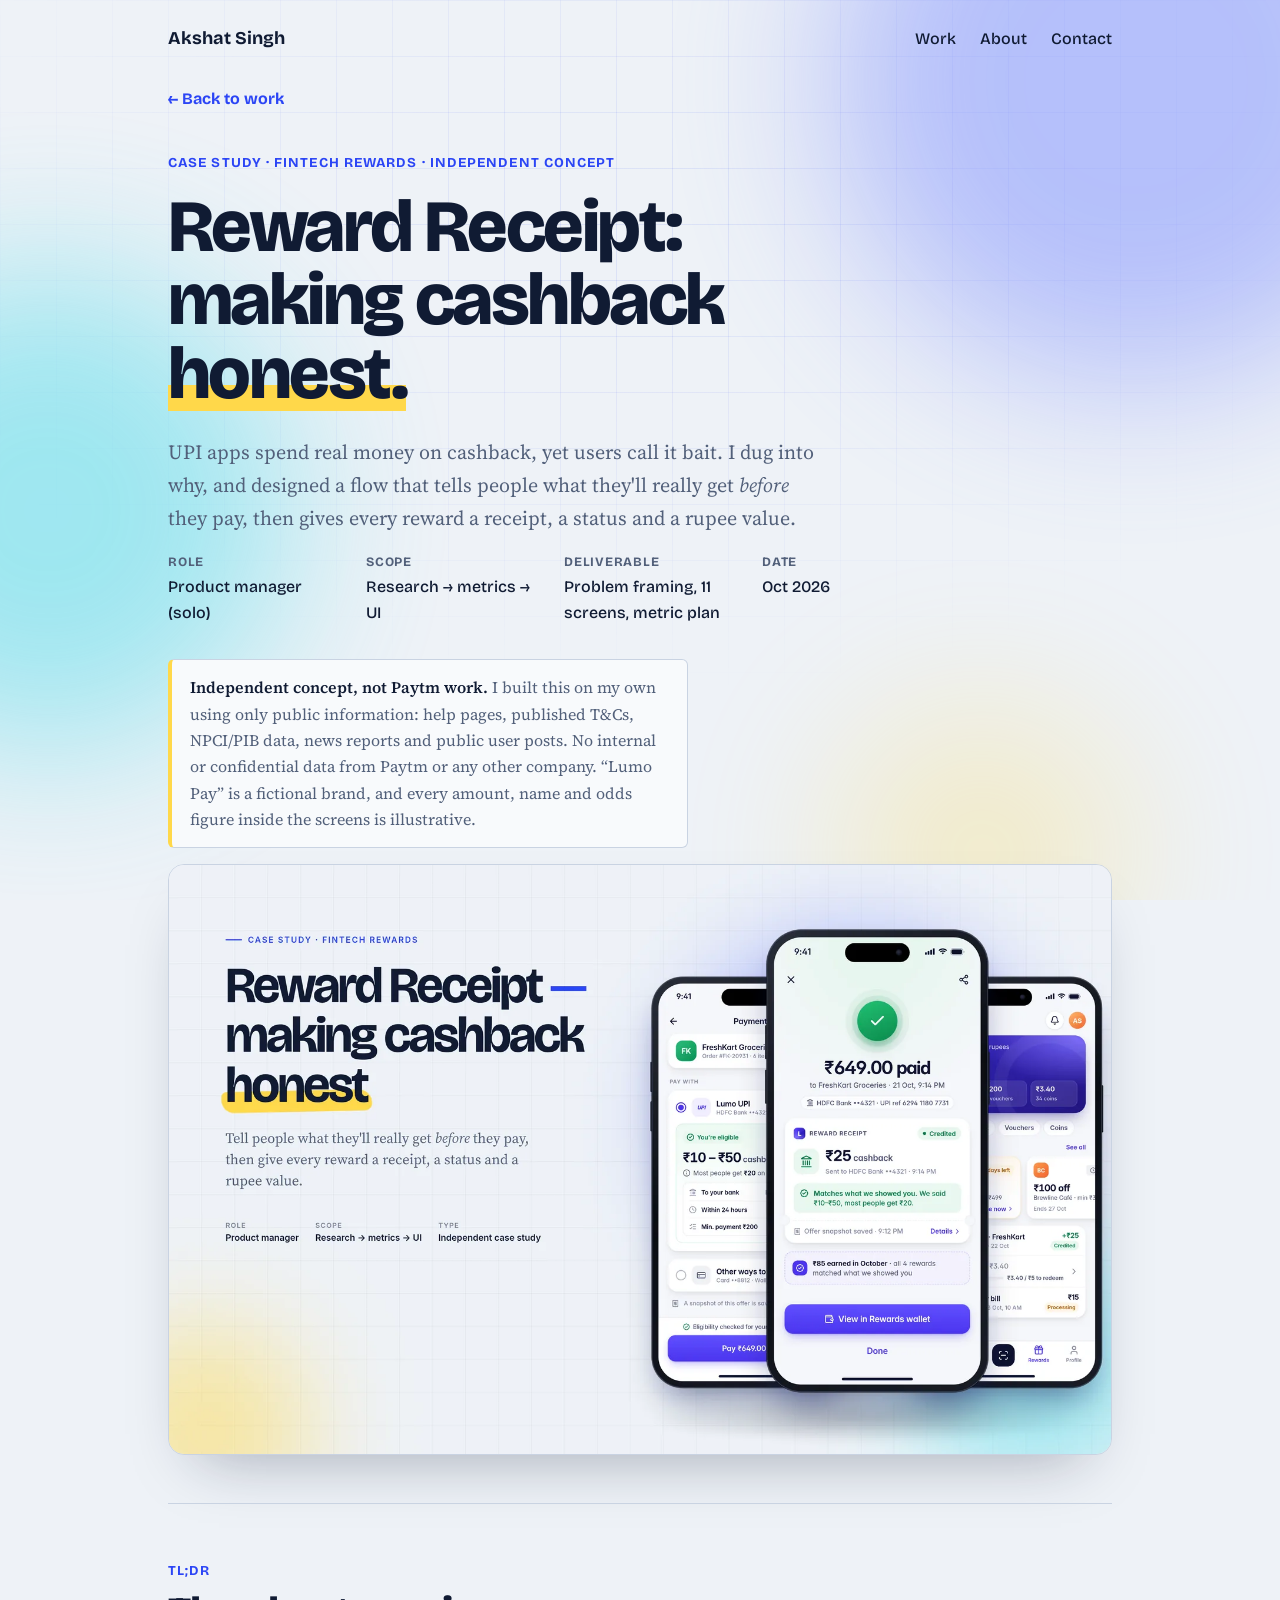
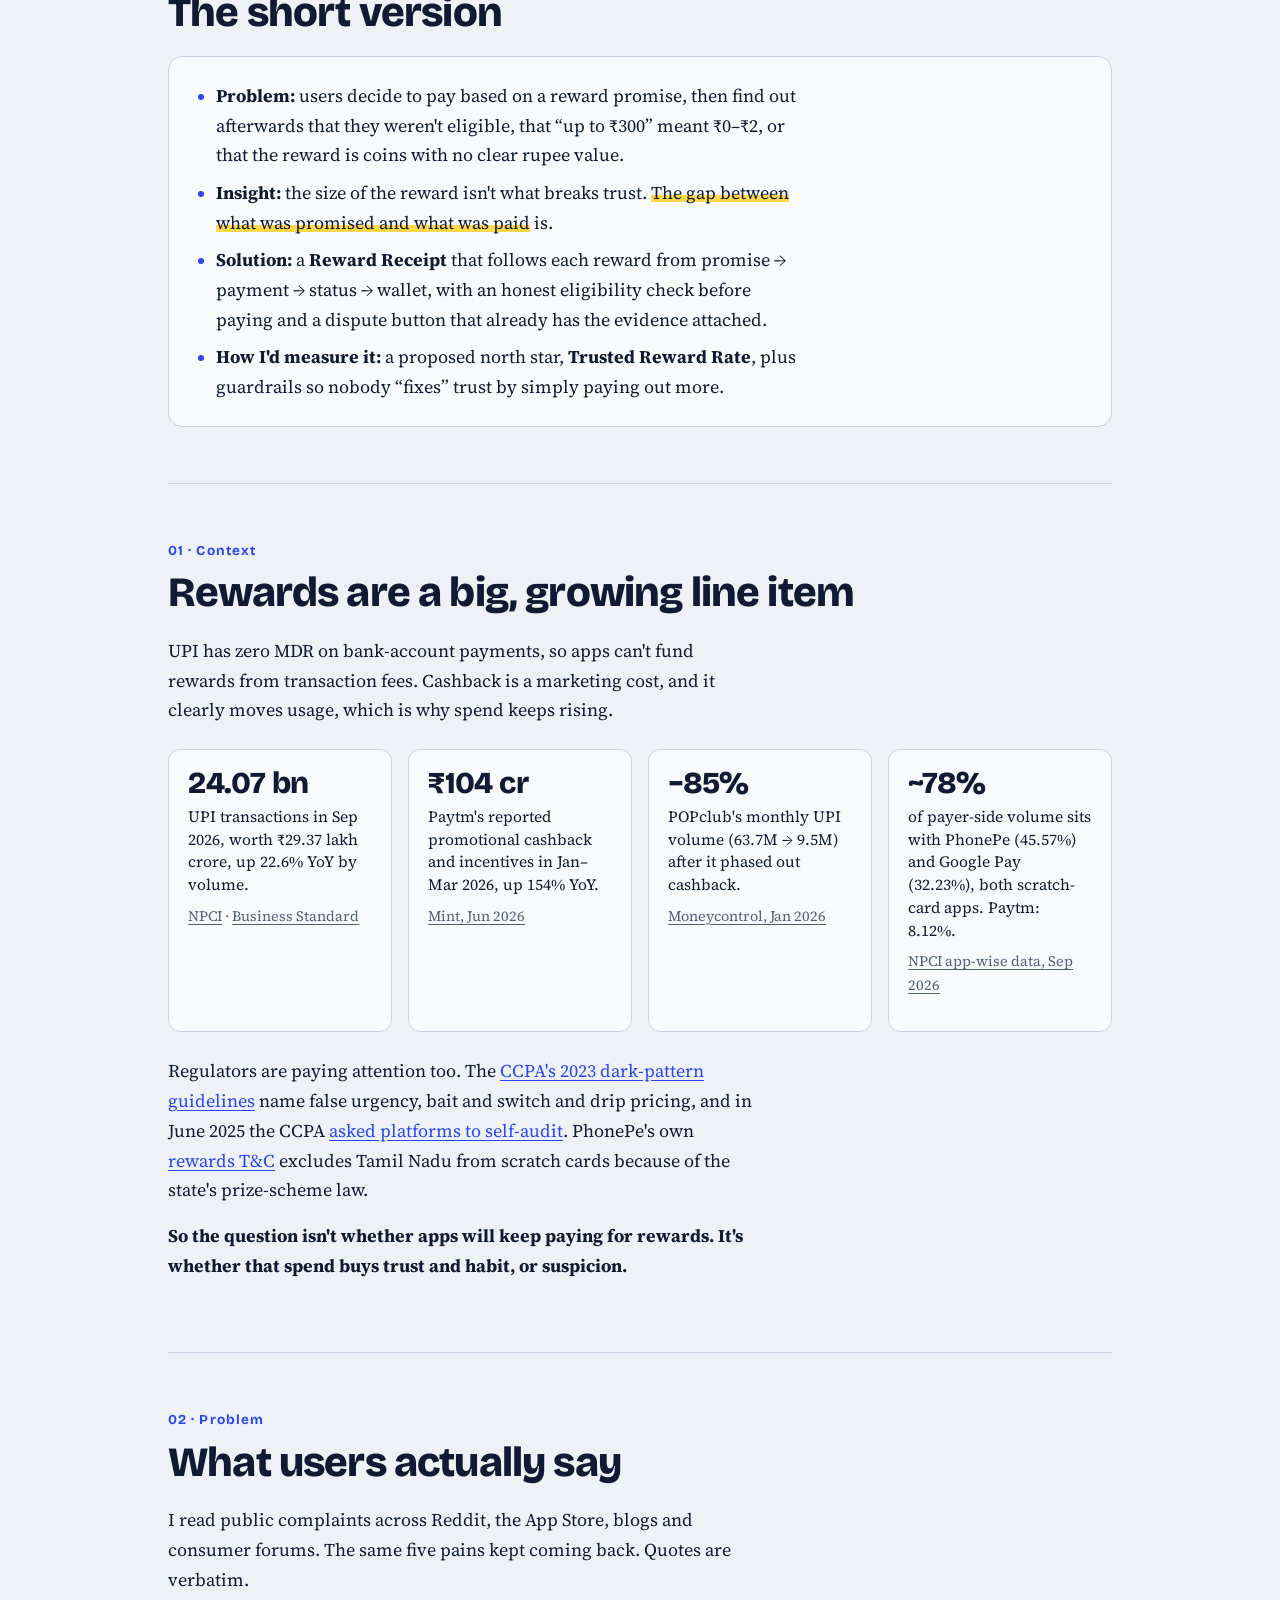
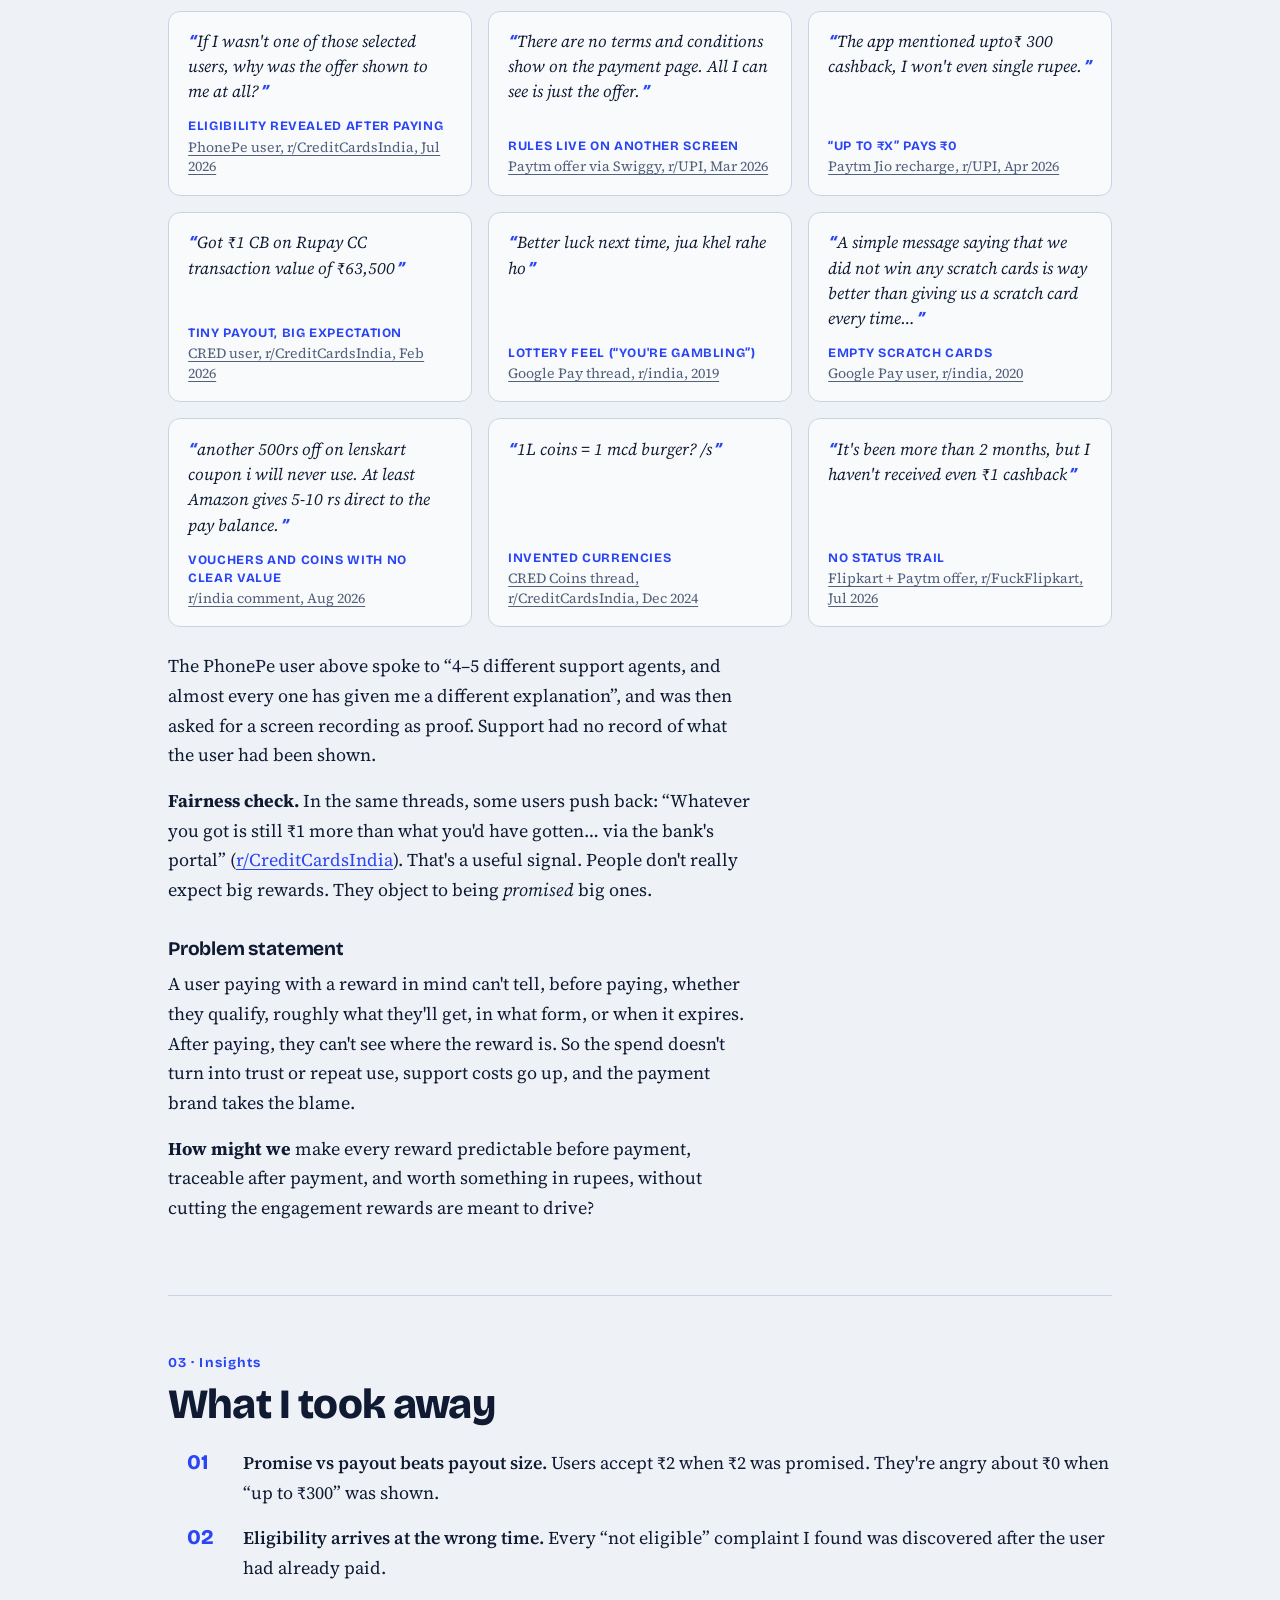
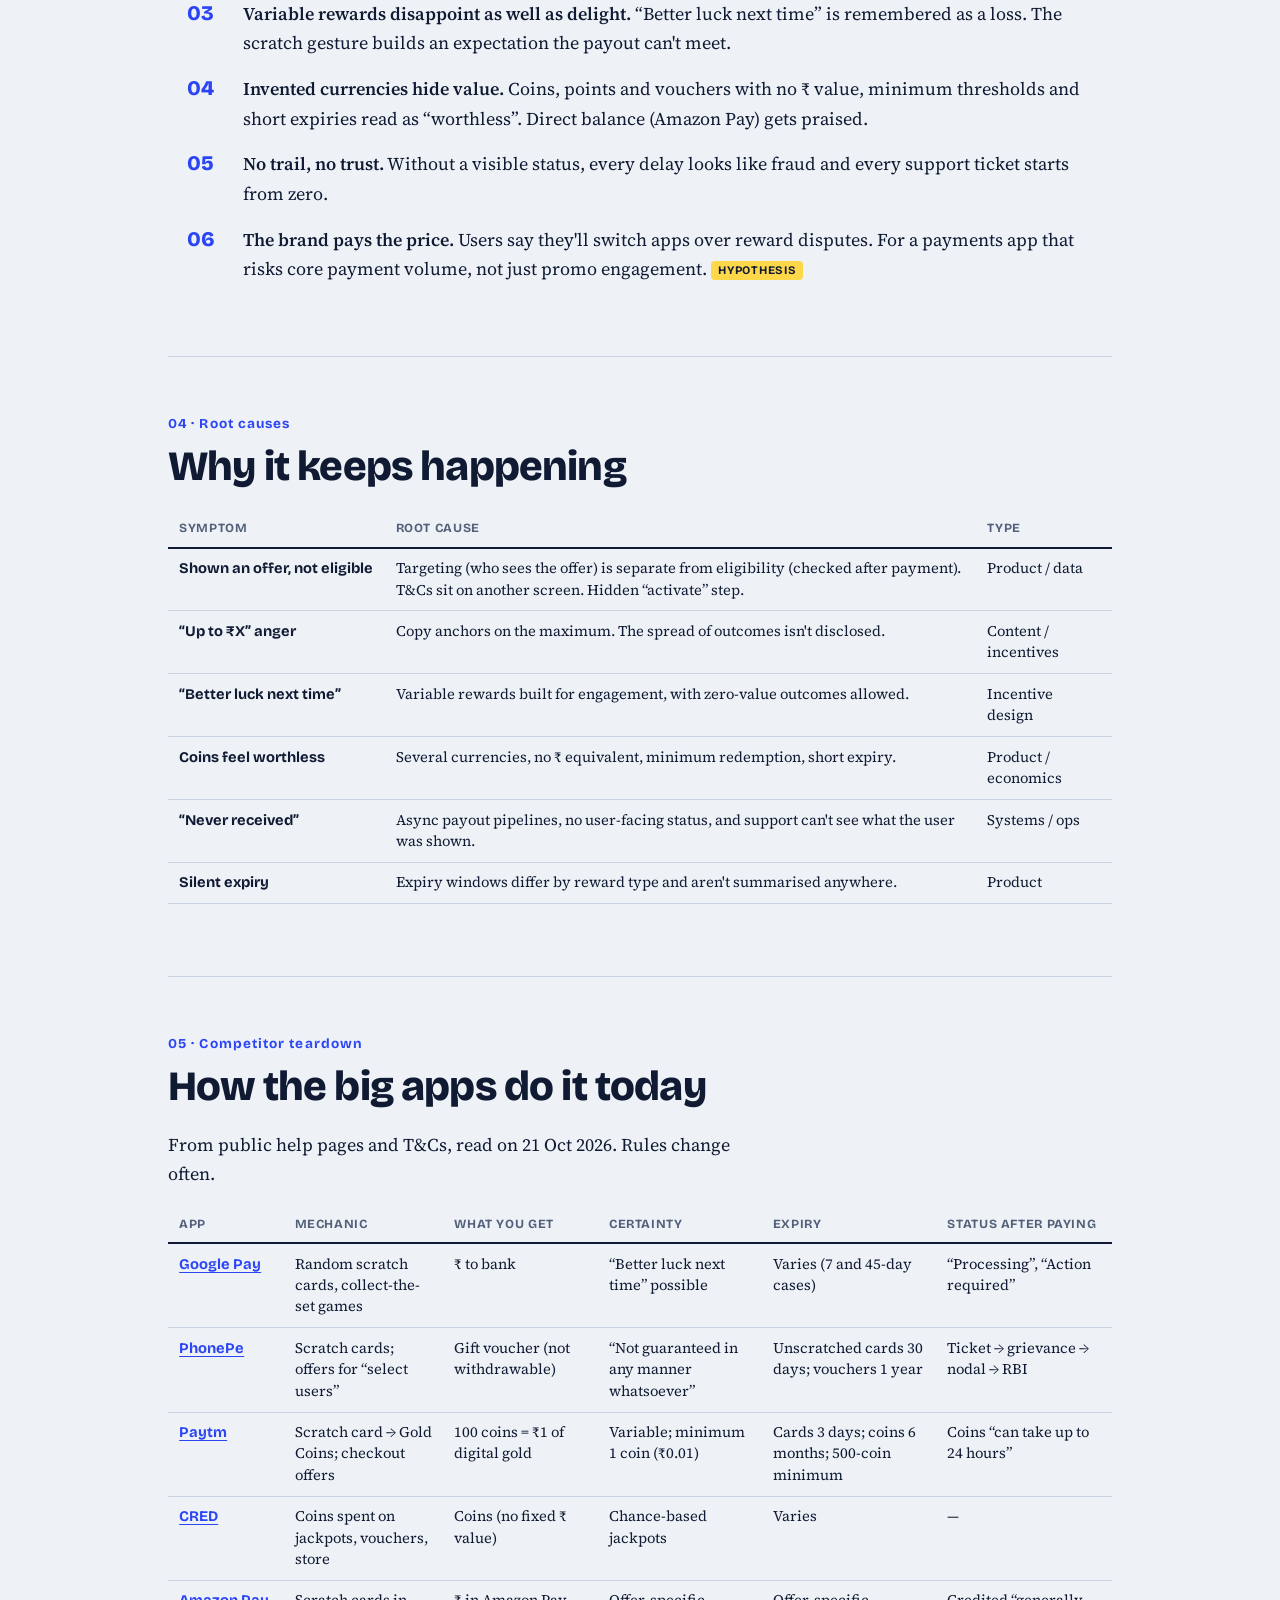
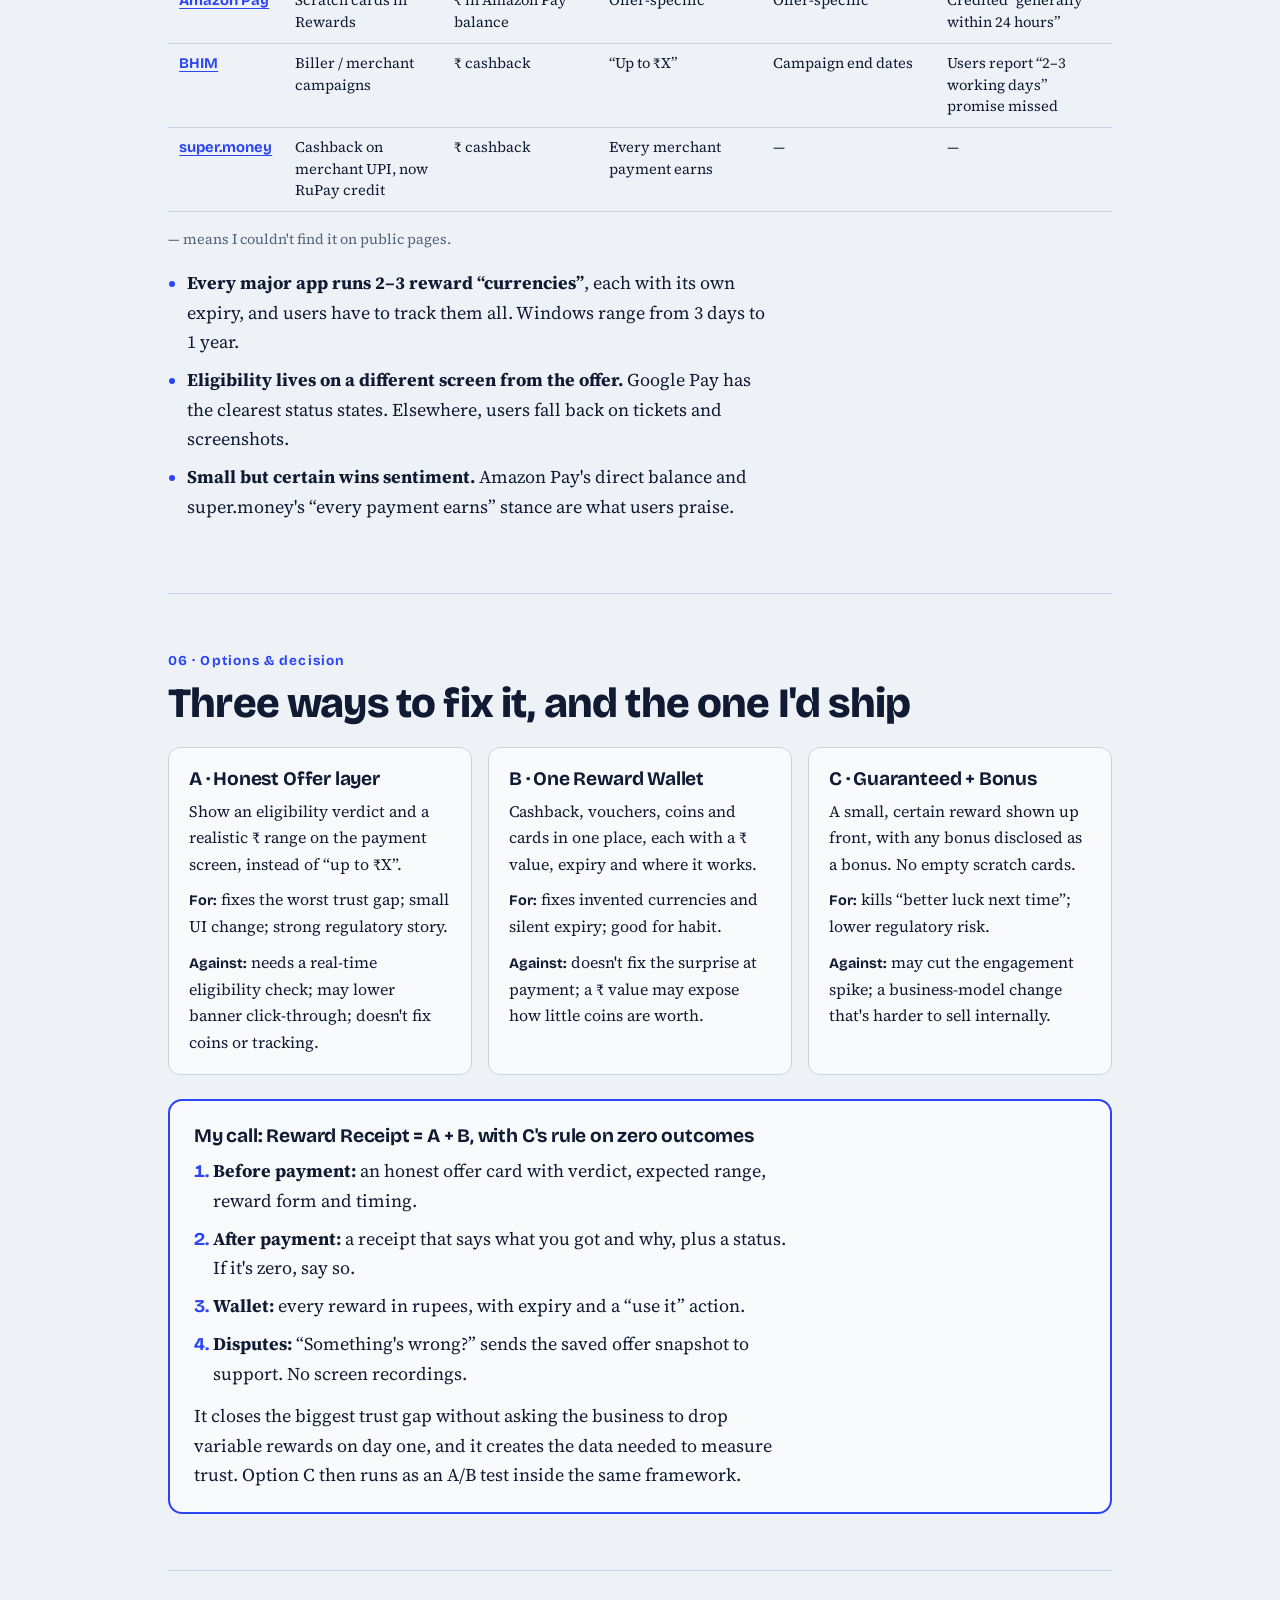
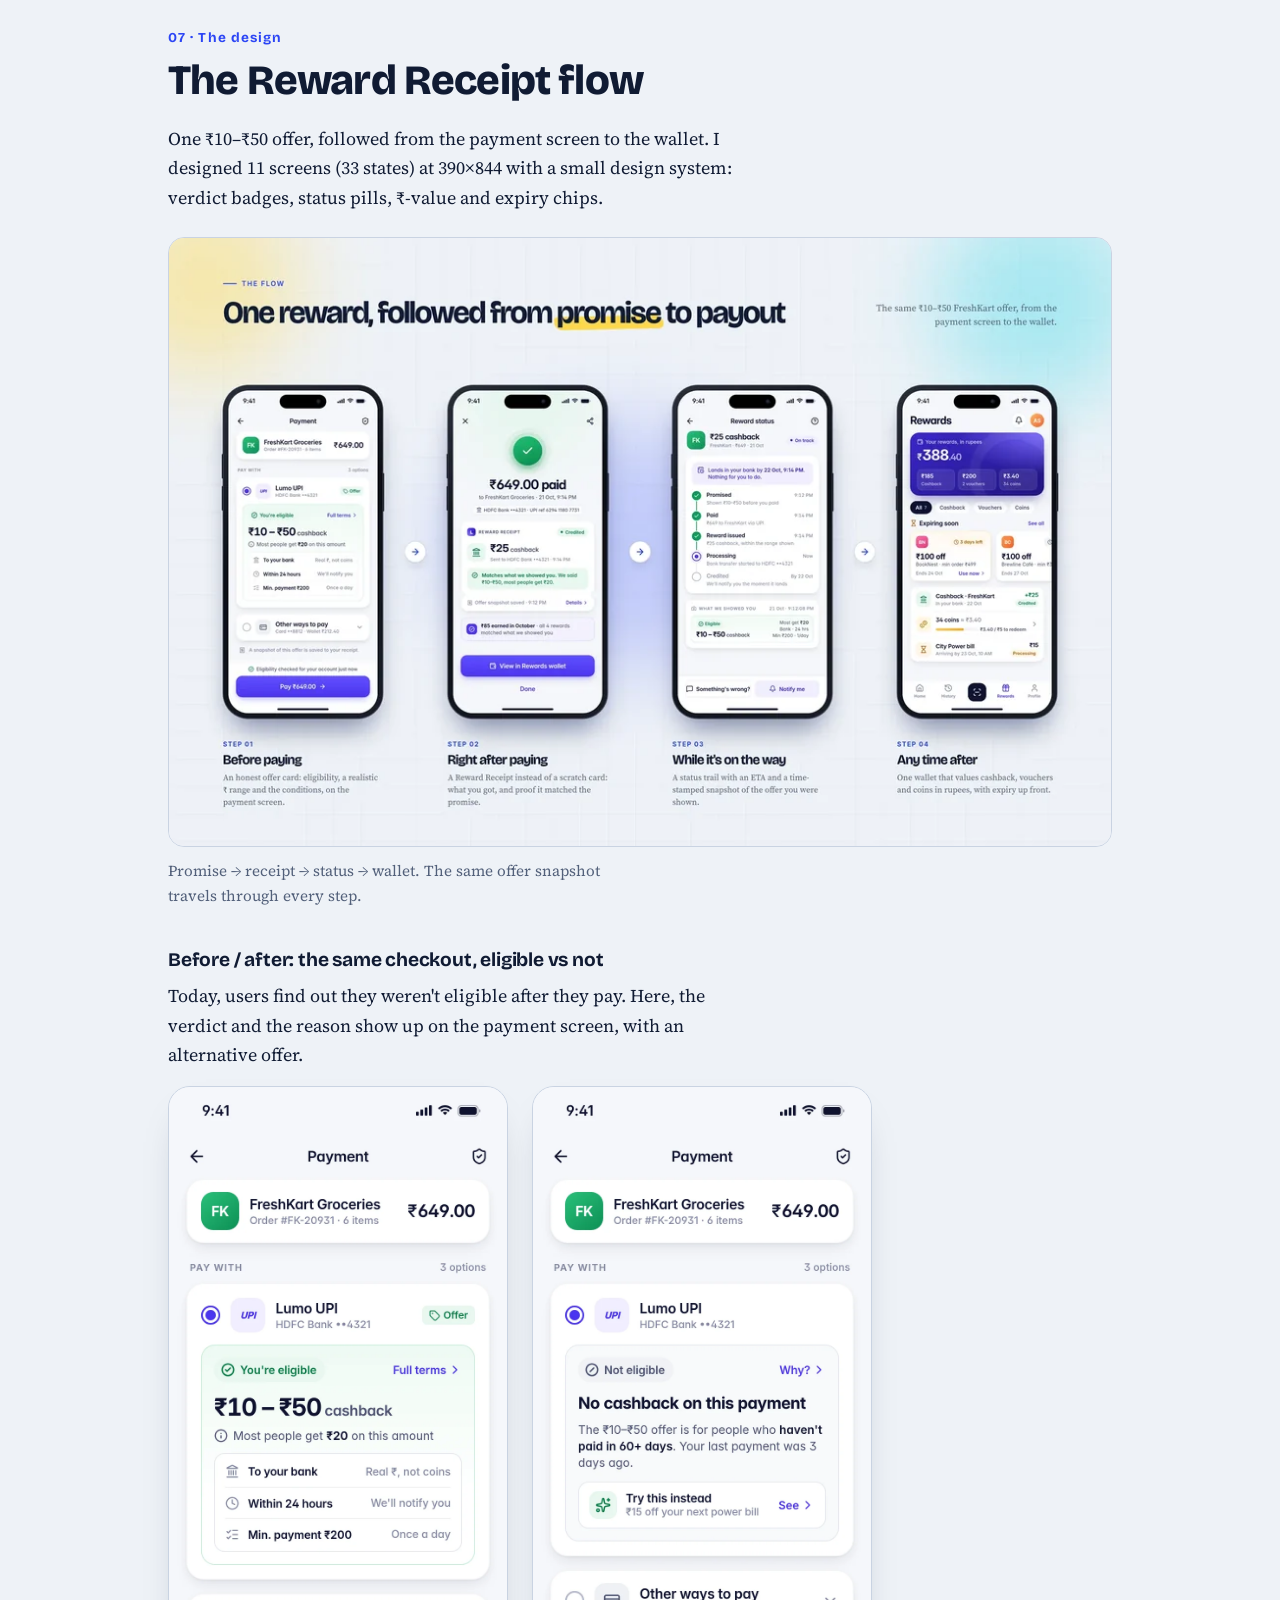
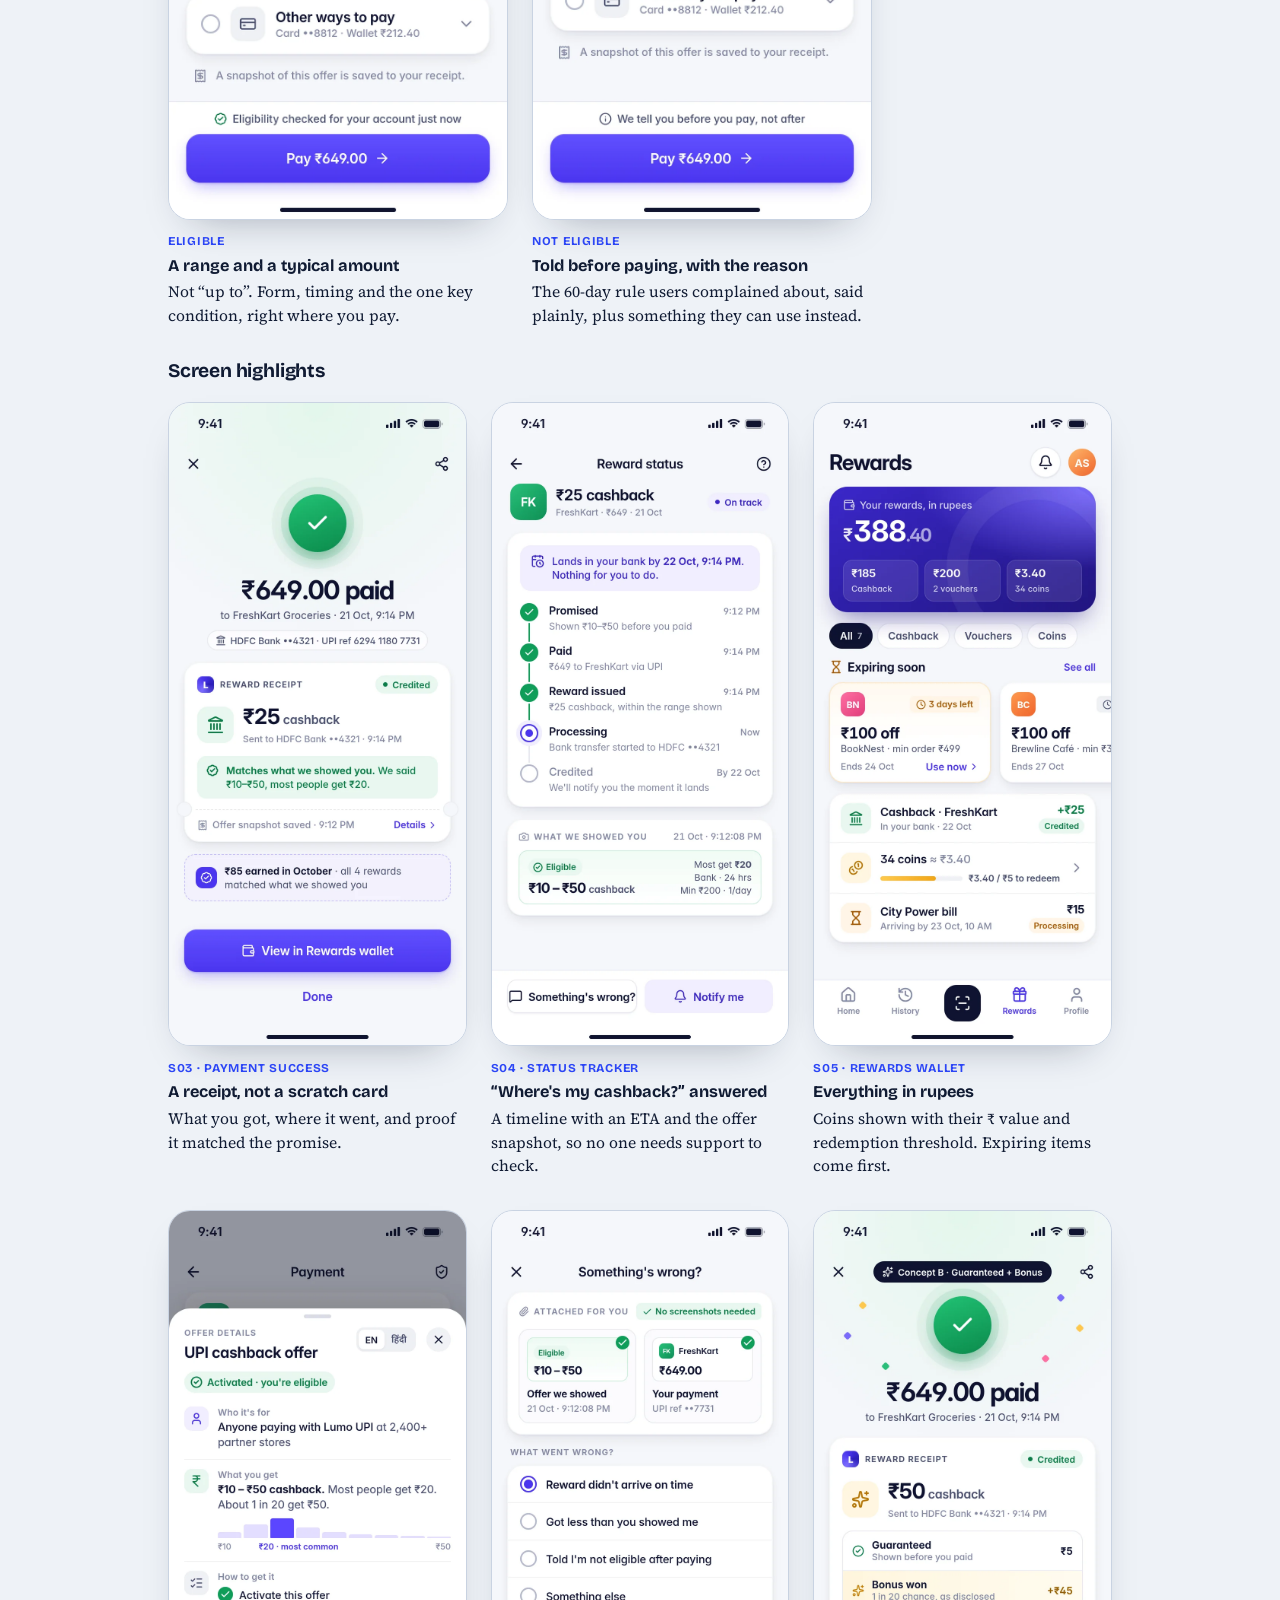
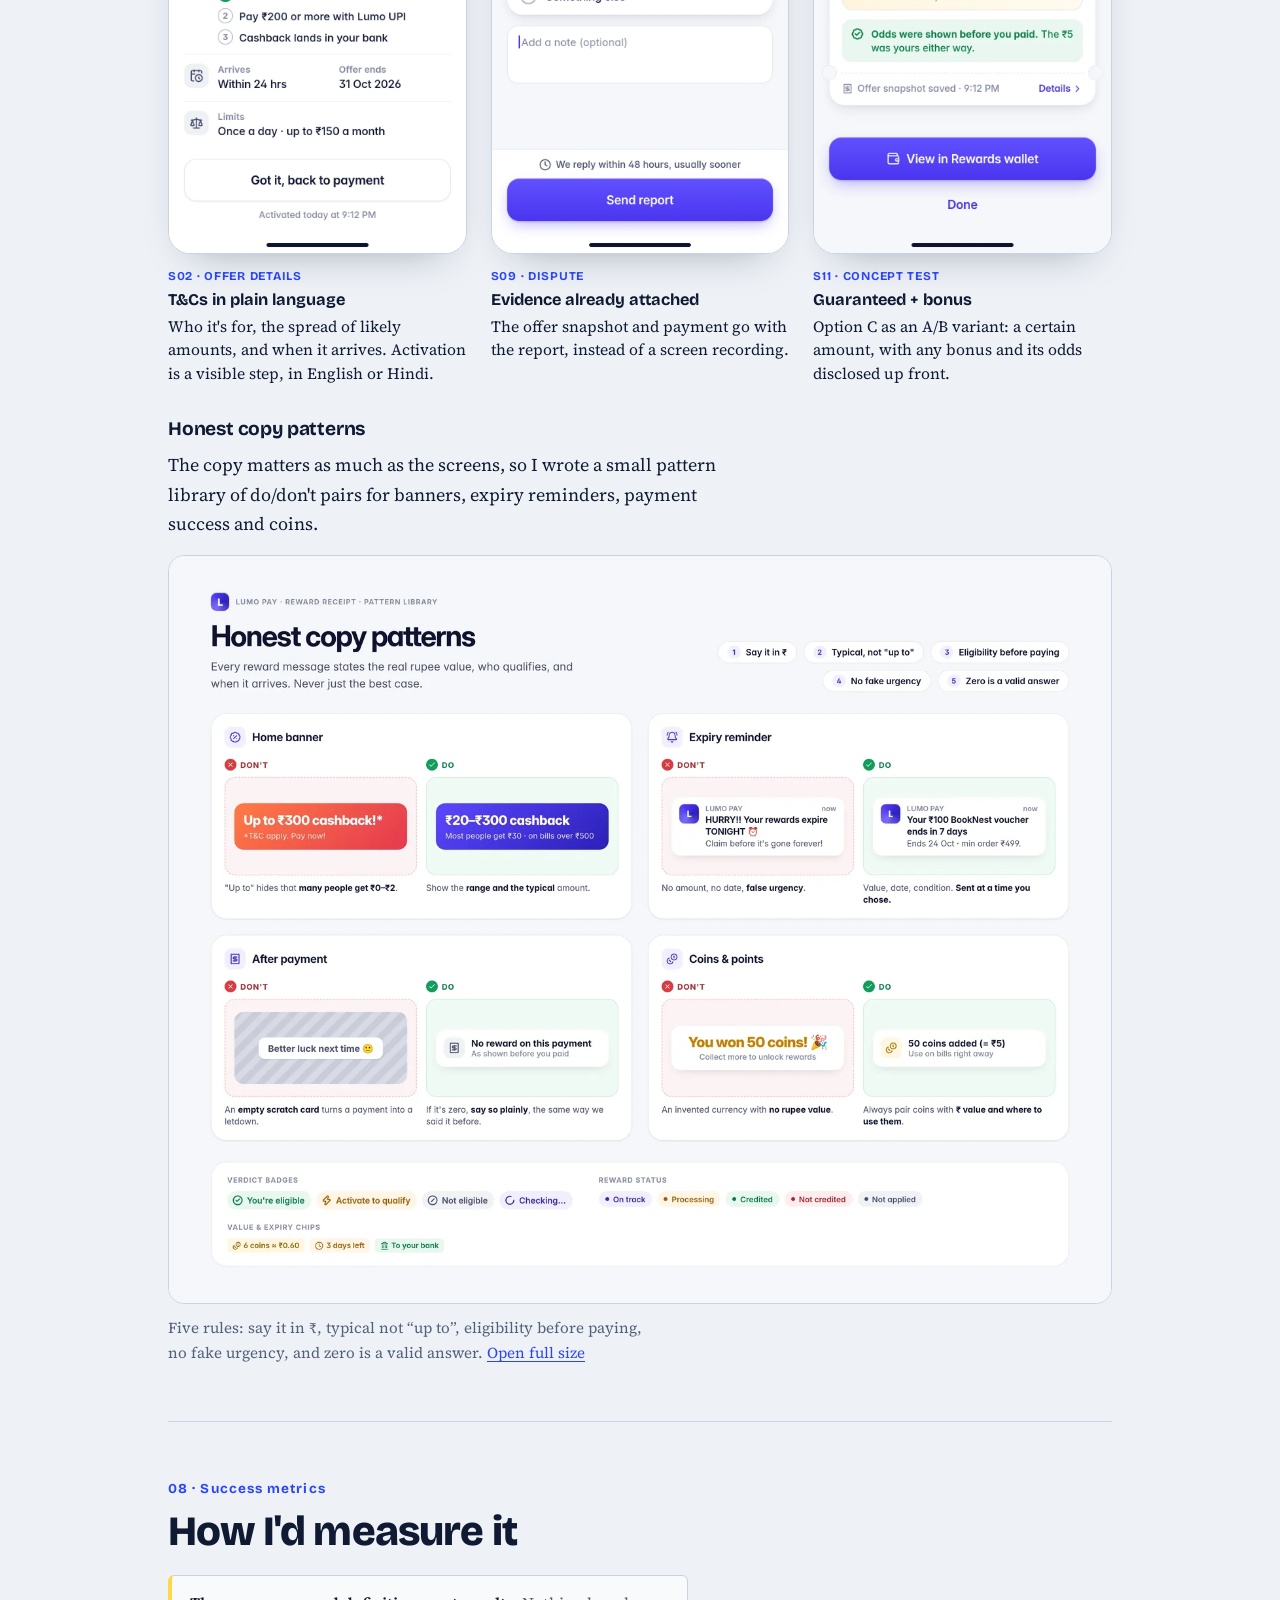
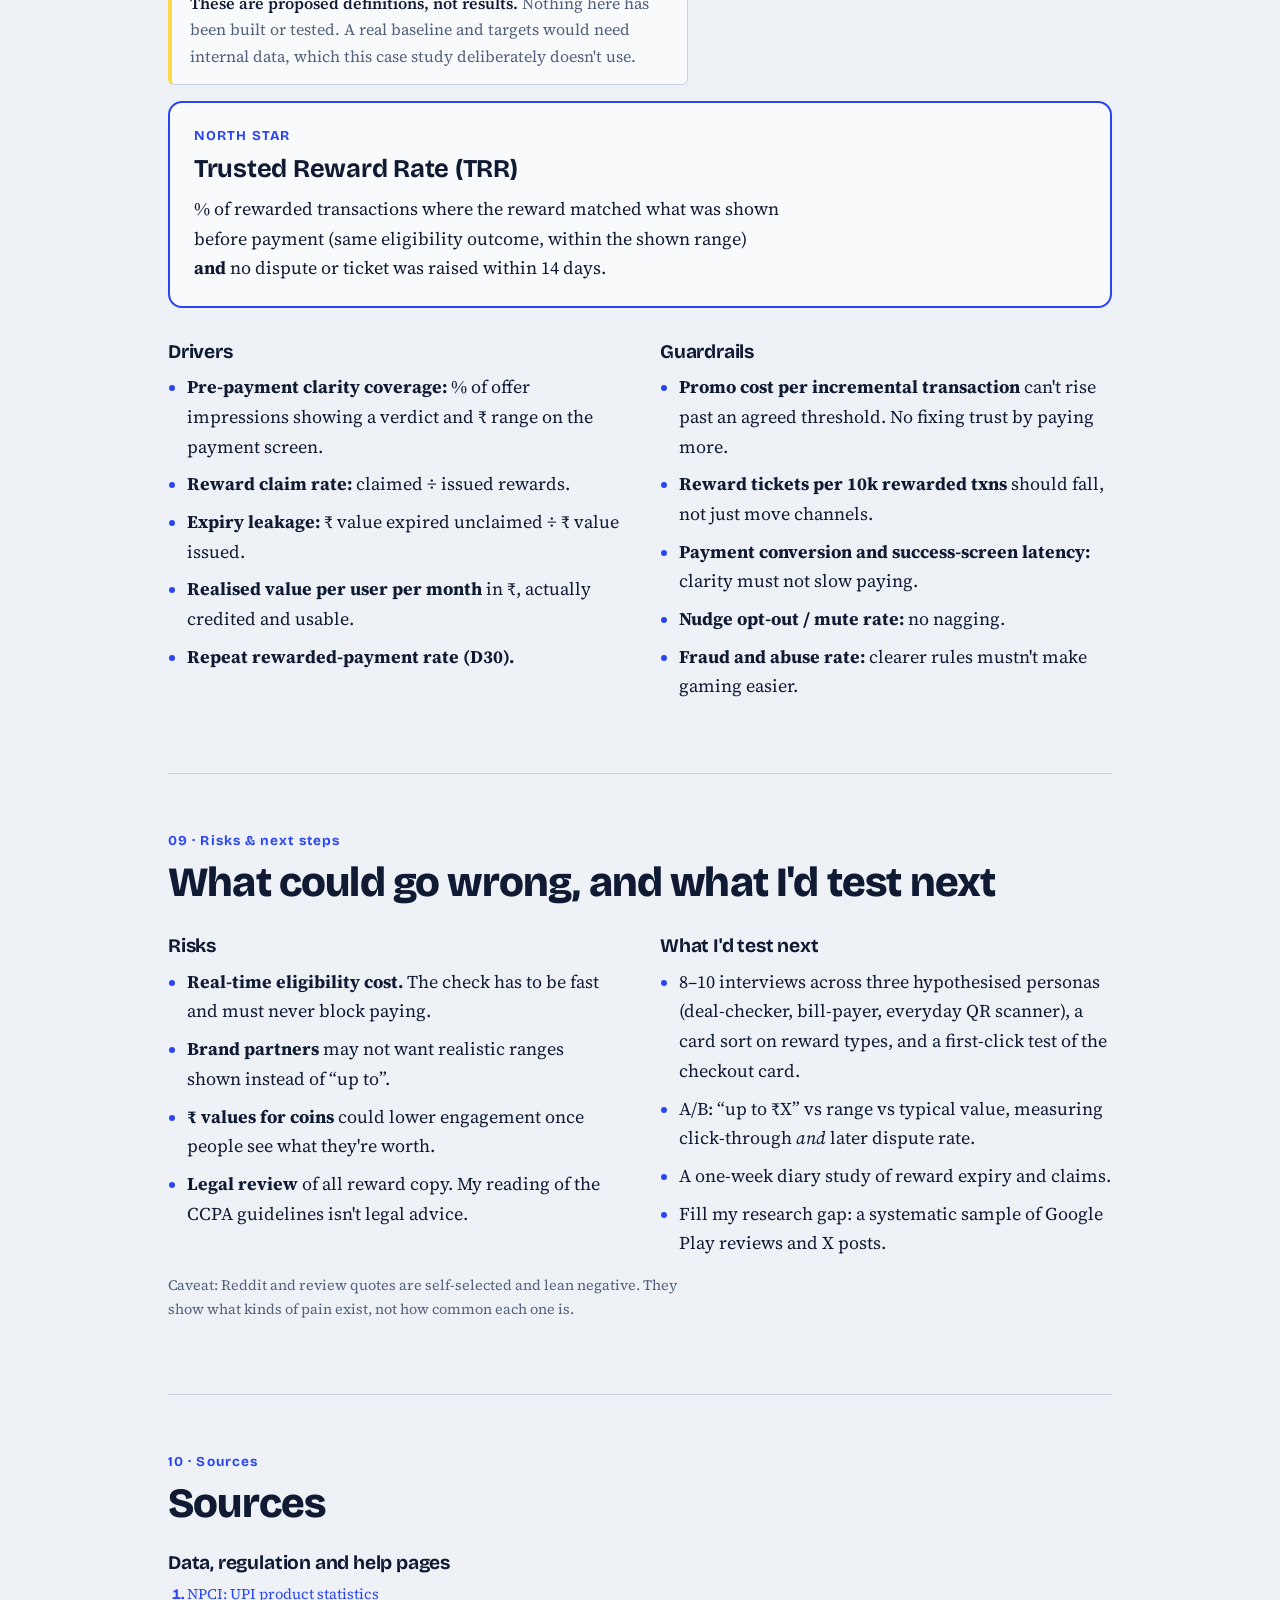
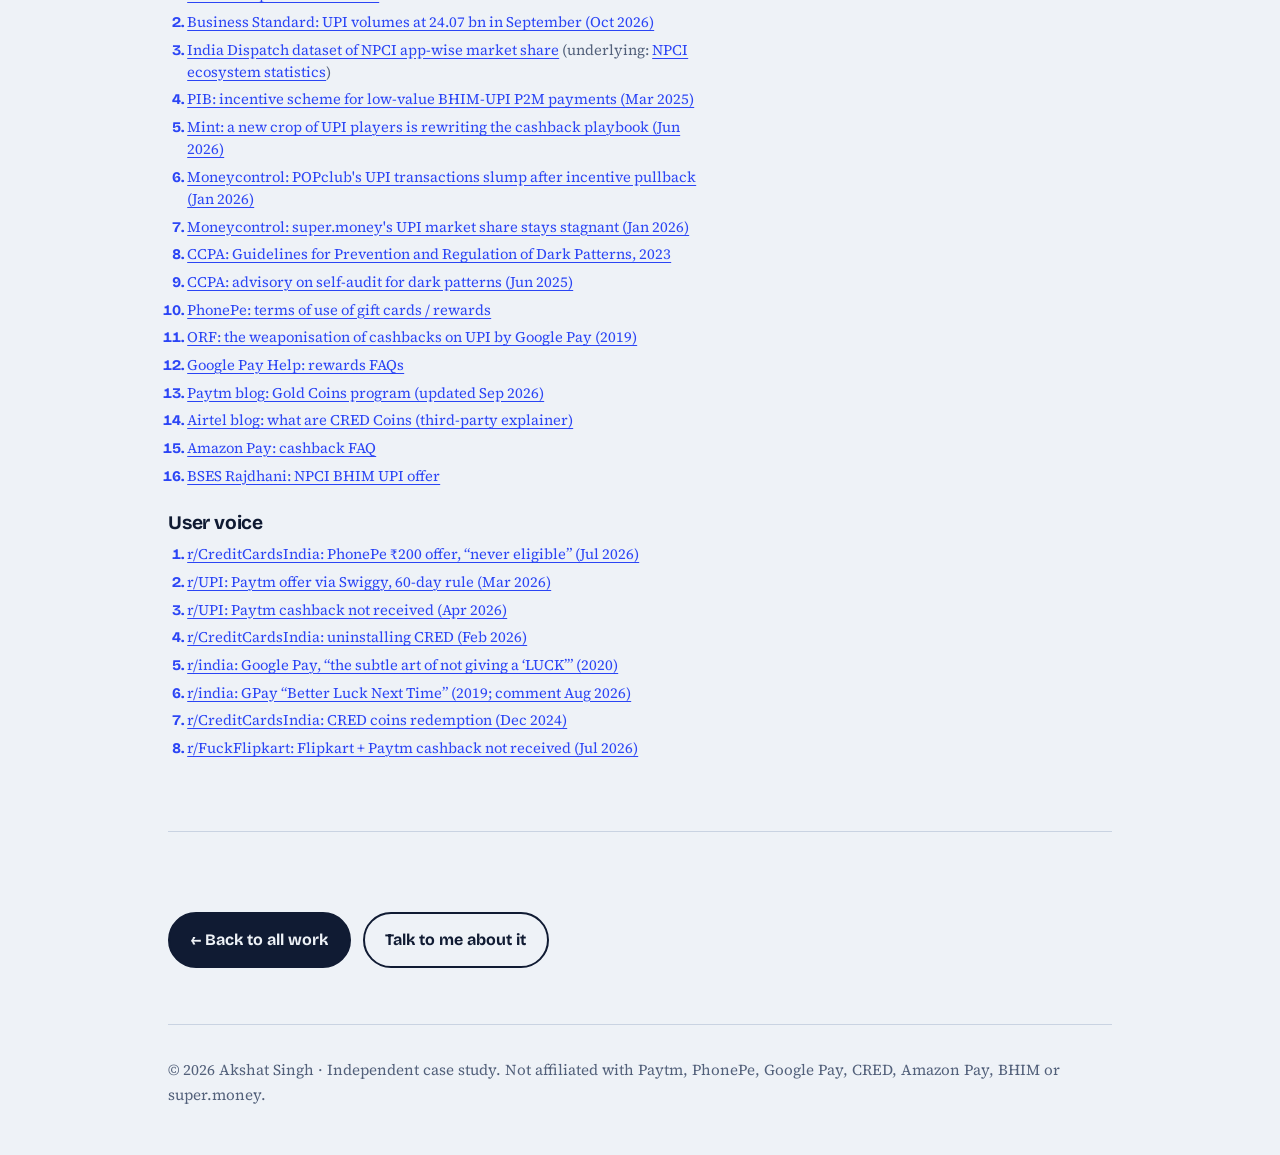
==== commit 351cb150: "Show role as 'Product manager' on both case study pages and cover/og images" ====
--- a/case-studies/rewards-clarity/index.html
+++ b/case-studies/rewards-clarity/index.html
@@ -8,7 +8,9 @@
 <meta property="og:title" content="Reward Receipt: making cashback honest | Akshat Singh">
 <meta property="og:description" content="Independent case study on rewards clarity in UPI apps: research, root causes, a designed flow and proposed metrics.">
 <meta property="og:type" content="article">
-<meta property="og:image" content="https://akshatsingh119.github.io/portfolio/assets/img/rewards-clarity/cover-1600.webp">
+<meta property="og:image" content="https://akshatsingh119.github.io/portfolio/assets/img/rewards-clarity/og-cover-1200x630.jpg">
+<meta property="og:image:width" content="1200">
+<meta property="og:image:height" content="630">
 <link rel="preconnect" href="https://fonts.googleapis.com">
 <link rel="preconnect" href="https://fonts.gstatic.com" crossorigin>
 <link href="https://fonts.googleapis.com/css2?family=Bricolage+Grotesque:wght@500;700;800&family=Source+Serif+4:ital,wght@0,400;0,600;1,400&display=swap" rel="stylesheet">
@@ -34,7 +36,7 @@
       <h1>Reward Receipt: making cashback <span>honest.</span></h1>
       <p class="cs-lede">UPI apps spend real money on cashback, yet users call it bait. I dug into why, and designed a flow that tells people what they'll really get <em>before</em> they pay, then gives every reward a receipt, a status and a rupee value.</p>
       <dl class="cs-meta">
-        <div><dt>Role</dt><dd>Product Analyst (solo)</dd></div>
+        <div><dt>Role</dt><dd>Product manager (solo)</dd></div>
         <div><dt>Scope</dt><dd>Research → metrics → UI</dd></div>
         <div><dt>Deliverable</dt><dd>Problem framing, 11 screens, metric plan</dd></div>
         <div><dt>Date</dt><dd>Oct 2026</dd></div>
--- a/assets/css/site.css
+++ b/assets/css/site.css
@@ -193,3 +193,33 @@
   .cs-table td{grid-template-columns:5.6rem minmax(0,1fr);gap:.6rem}
   .cs-table td::before{font-size:.7rem}
 }
+
+/* ---------- Case study: 4-up screen grid ---------- */
+.cs-screens-4{grid-template-columns:repeat(4,minmax(0,1fr));gap:2rem 1.25rem}
+@media (max-width:860px){.cs-screens-4{grid-template-columns:repeat(2,minmax(0,1fr))}}
+
+/* ---------- Homepage: case study gallery (CSS marquee) ---------- */
+.gallery-sub{color:var(--muted);max-width:40rem;margin:-.5rem 0 1.75rem}
+.marquee{position:relative;overflow:hidden;margin:0 calc(50% - 50vw);padding:.5rem 0 1rem;
+  -webkit-mask-image:linear-gradient(90deg,transparent 0,#000 9%,#000 91%,transparent 100%);
+  mask-image:linear-gradient(90deg,transparent 0,#000 9%,#000 91%,transparent 100%)}
+.marquee:focus-visible{outline:3px solid var(--accent);outline-offset:-3px}
+.mq-track{list-style:none;margin:0;padding:0;display:flex;width:max-content;animation:mq-scroll 70s linear infinite}
+.marquee:hover .mq-track,.marquee:focus-within .mq-track{animation-play-state:paused}
+@keyframes mq-scroll{to{transform:translate3d(-50%,0,0)}}
+.mq-item{flex:none;width:11.5rem;margin-right:1.5rem}
+.mq-item a{display:block;text-decoration:none;color:var(--ink)}
+.mq-item img{display:block;width:100%;height:auto;border-radius:20px;border:1px solid var(--line);background:var(--card);box-shadow:0 18px 36px -24px rgba(16,27,51,.45);transition:transform .25s ease,box-shadow .25s ease}
+.mq-item a:hover img,.mq-item a:focus-visible img{transform:translateY(-4px);box-shadow:0 24px 40px -22px rgba(16,27,51,.5)}
+.mq-item a:focus-visible{outline:none}
+.mq-item a:focus-visible img{outline:3px solid var(--accent);outline-offset:3px}
+.mq-tag{display:inline-flex;align-items:center;gap:.4rem;margin-top:.7rem;font-family:var(--display);font-weight:700;font-size:.78rem;letter-spacing:.04em;text-transform:uppercase;color:var(--muted)}
+.mq-tag::before{content:"";width:.55rem;height:.55rem;border-radius:50%;background:var(--accent)}
+.mq-tag.rc::before{background:var(--mark)}
+@media (max-width:720px){.mq-item{width:9rem;margin-right:1rem}.mq-item img{border-radius:16px}}
+@media (prefers-reduced-motion:reduce){
+  .mq-track{animation:none}
+  .marquee{overflow-x:auto;scroll-snap-type:x mandatory;-webkit-overflow-scrolling:touch;padding-left:max(1.5rem,calc(50vw - 31rem + 1.5rem))}
+  .mq-item{scroll-snap-align:start}
+  .mq-item[aria-hidden="true"]{display:none}
+}
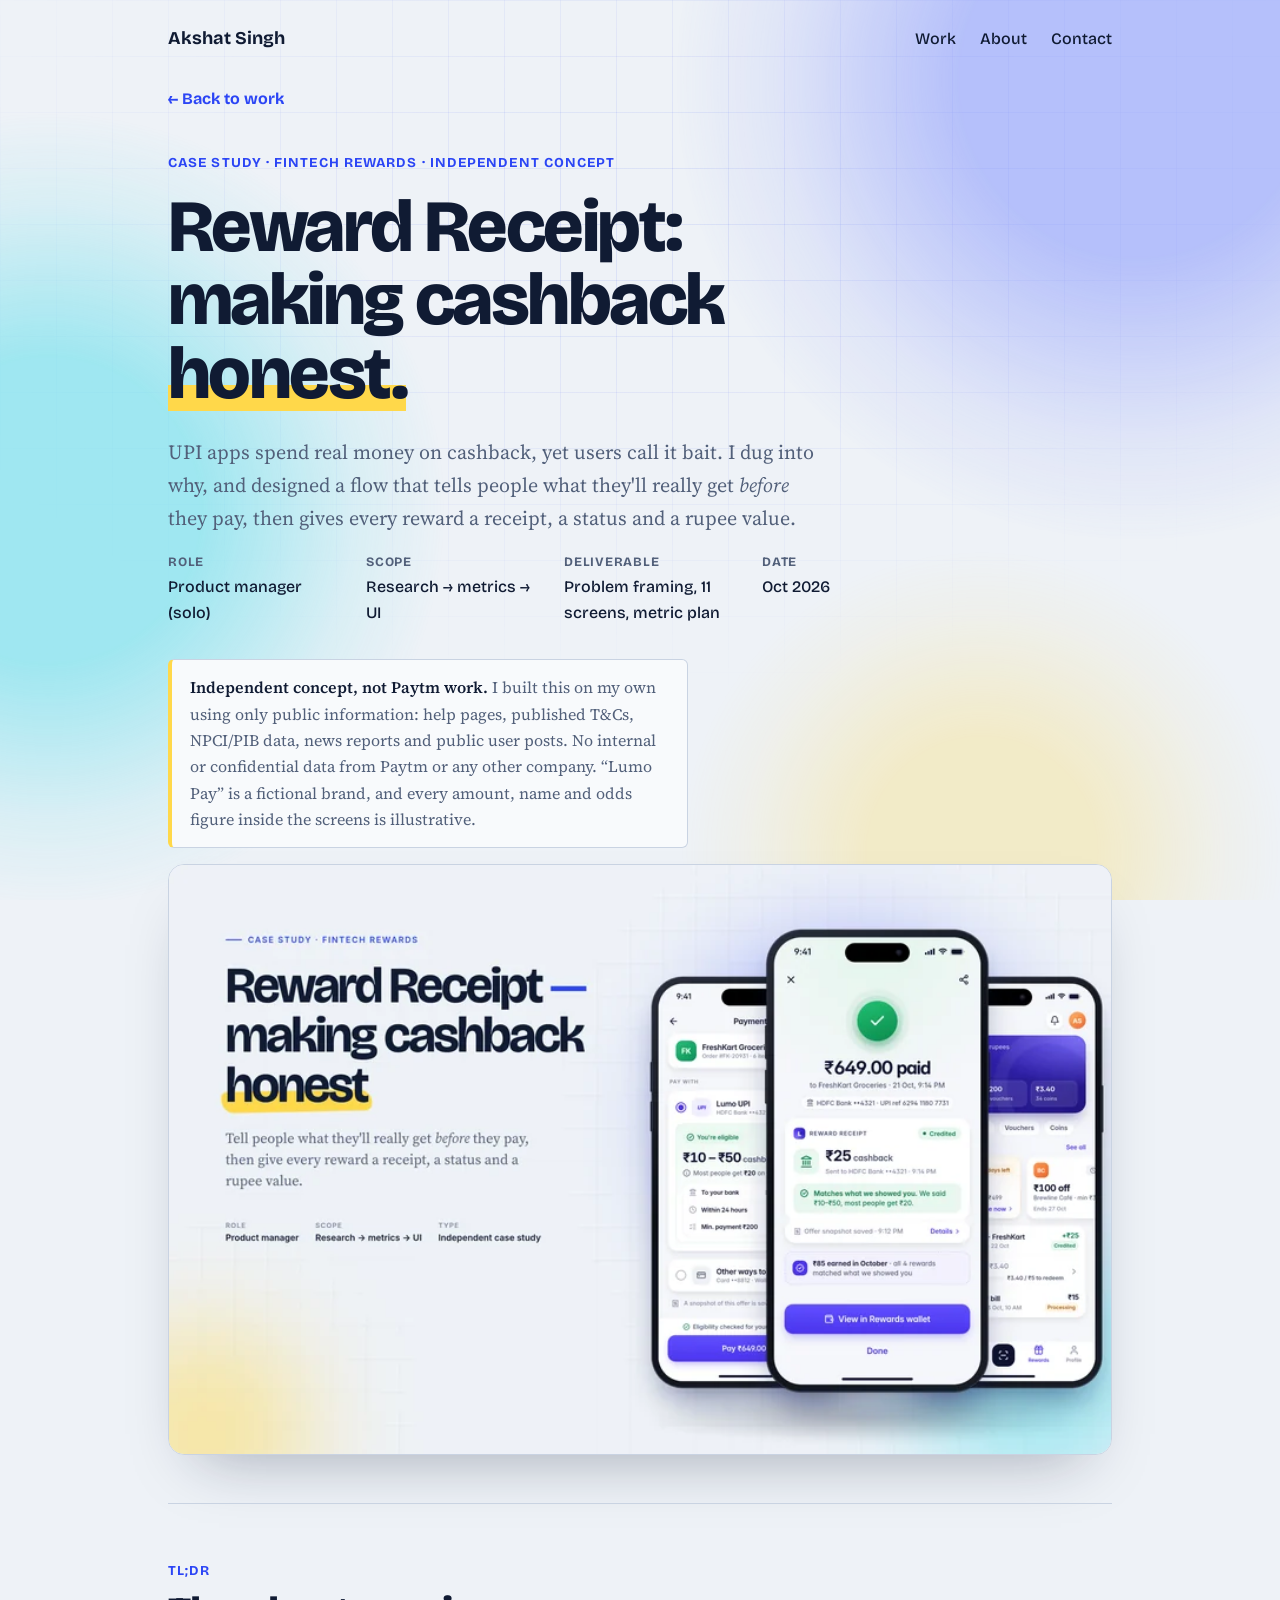
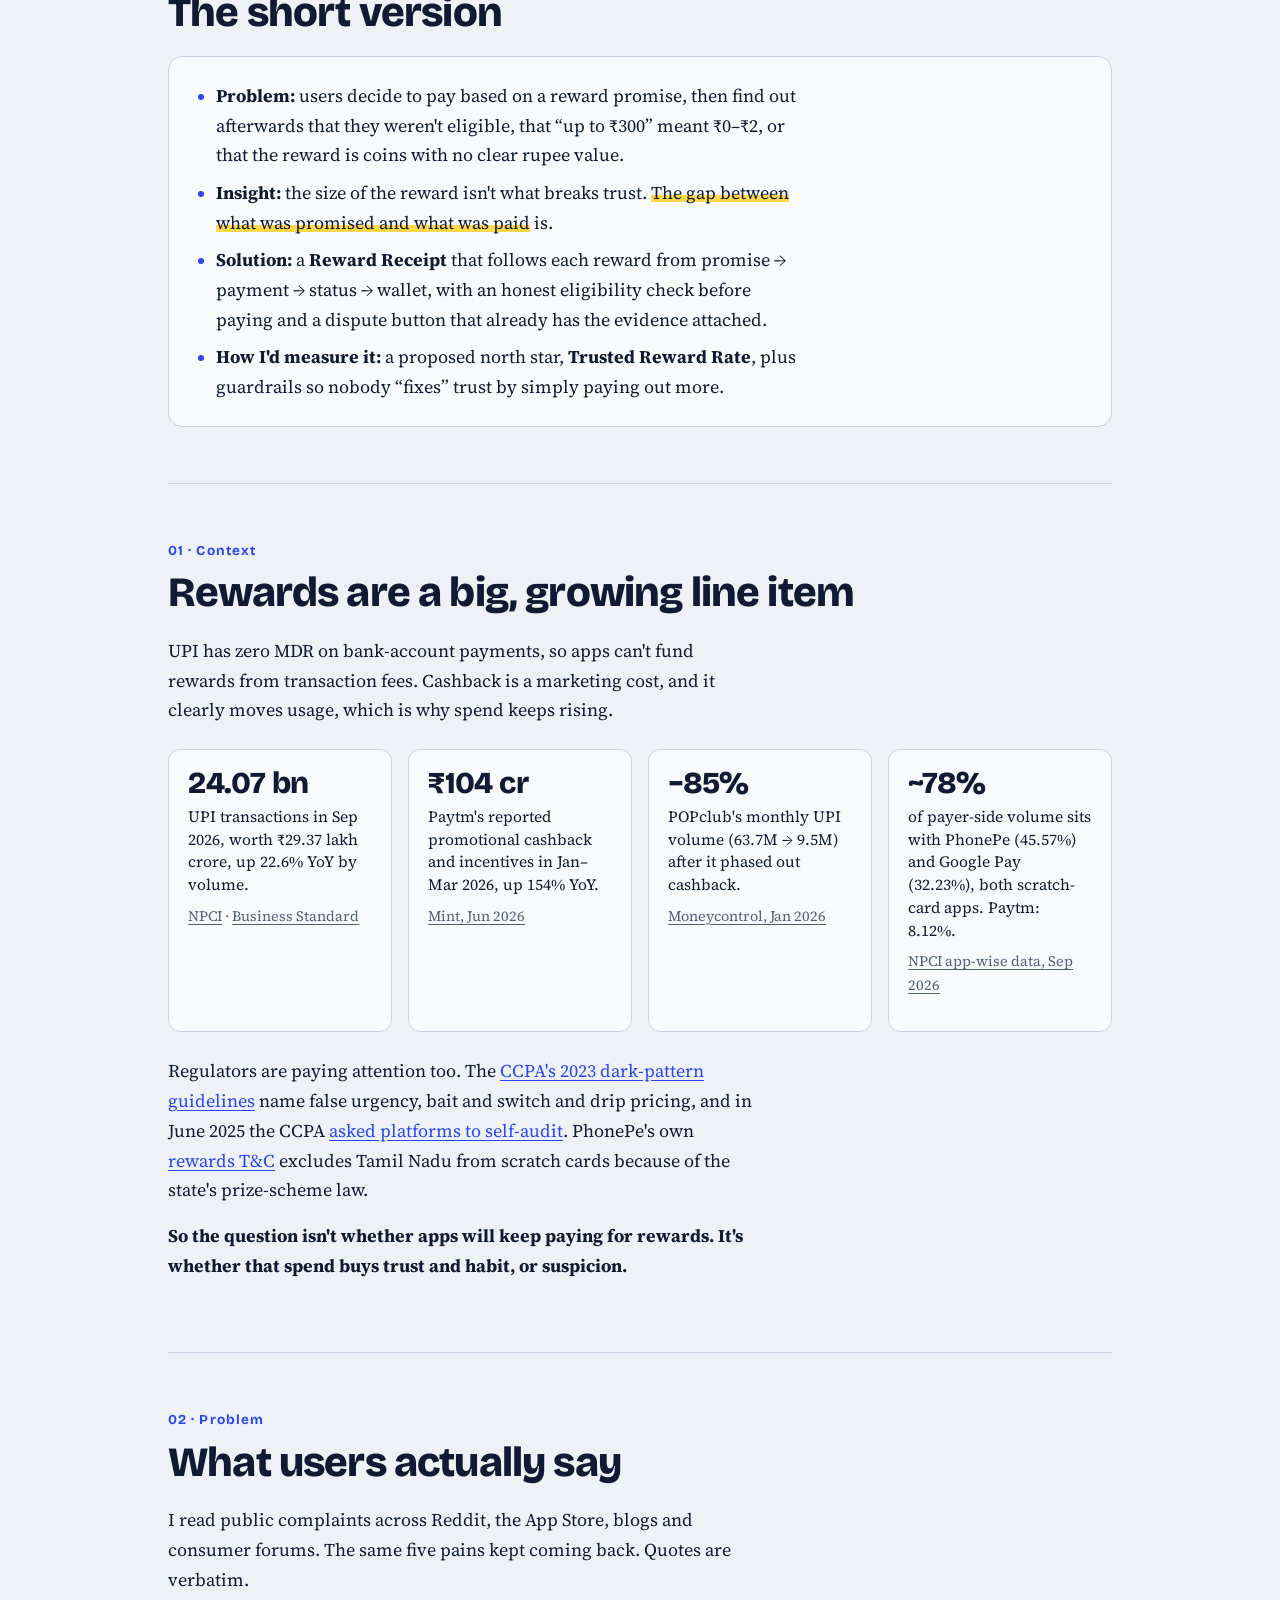
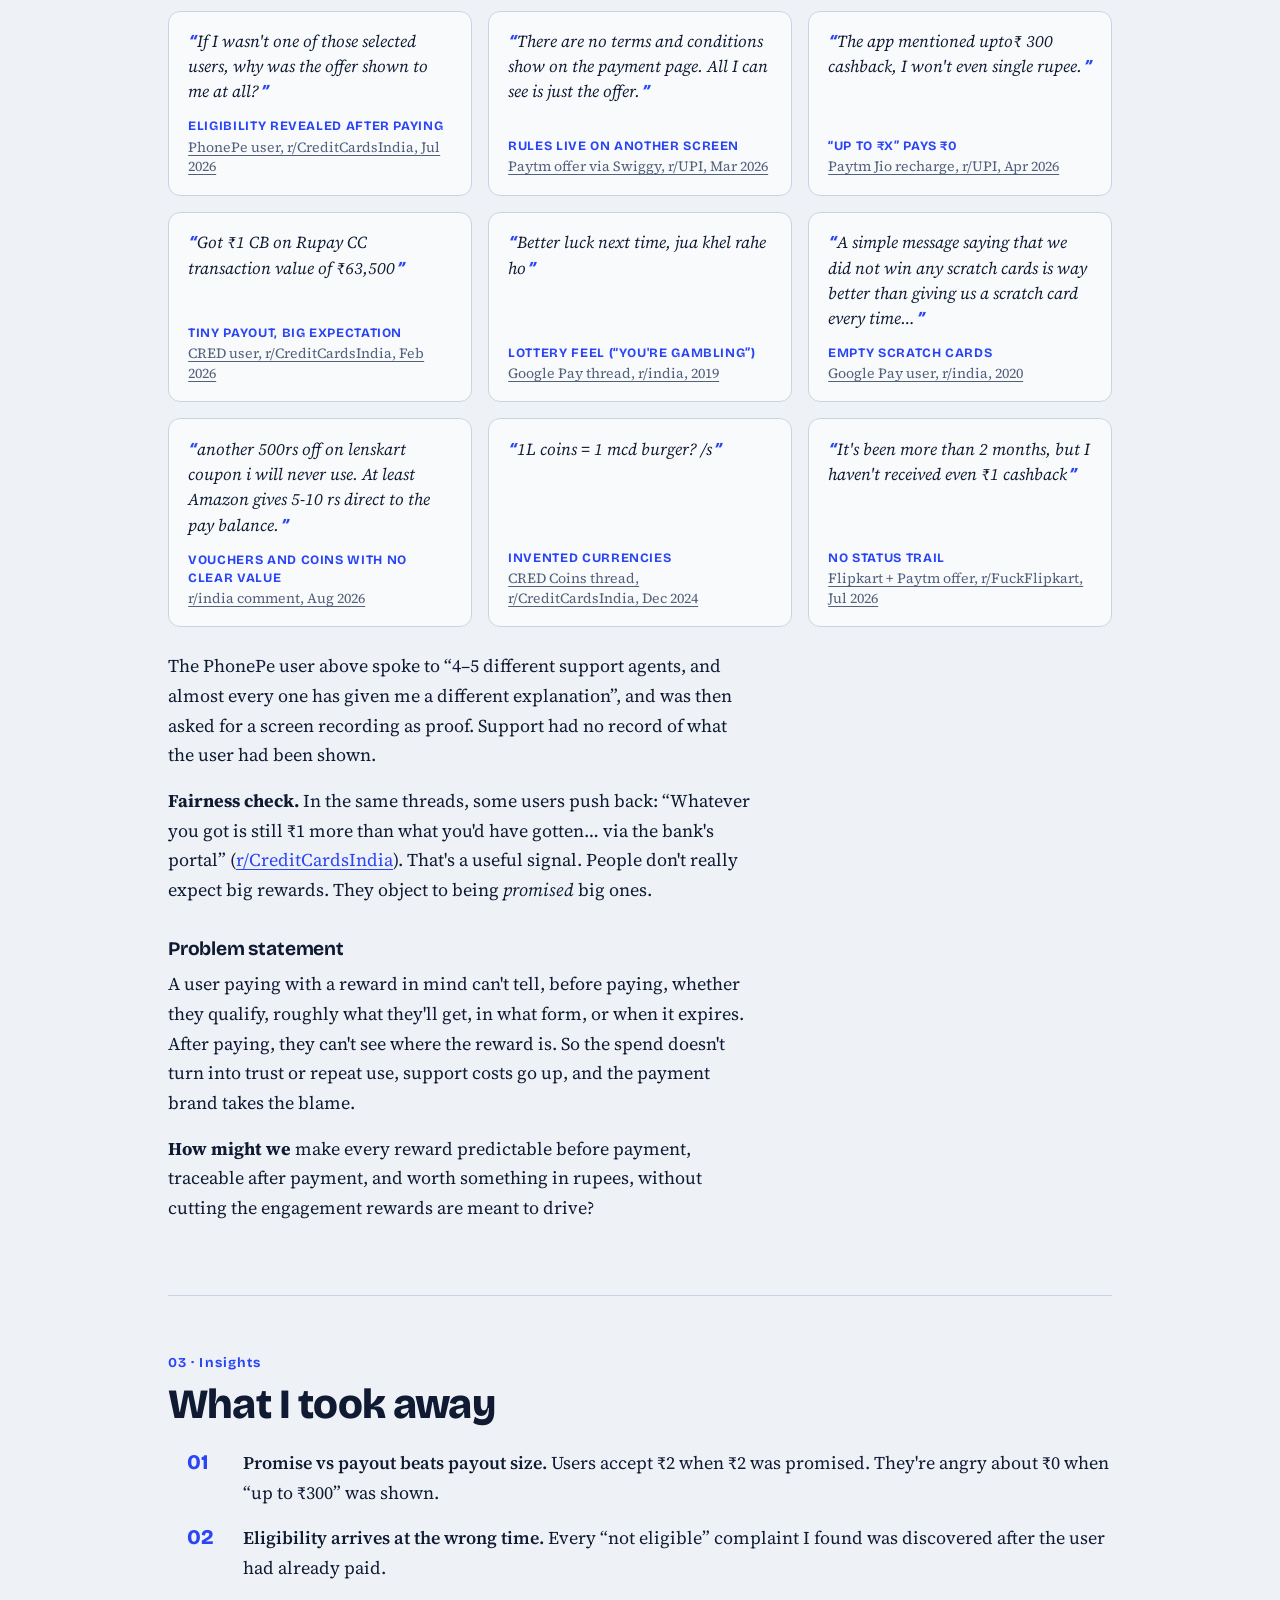
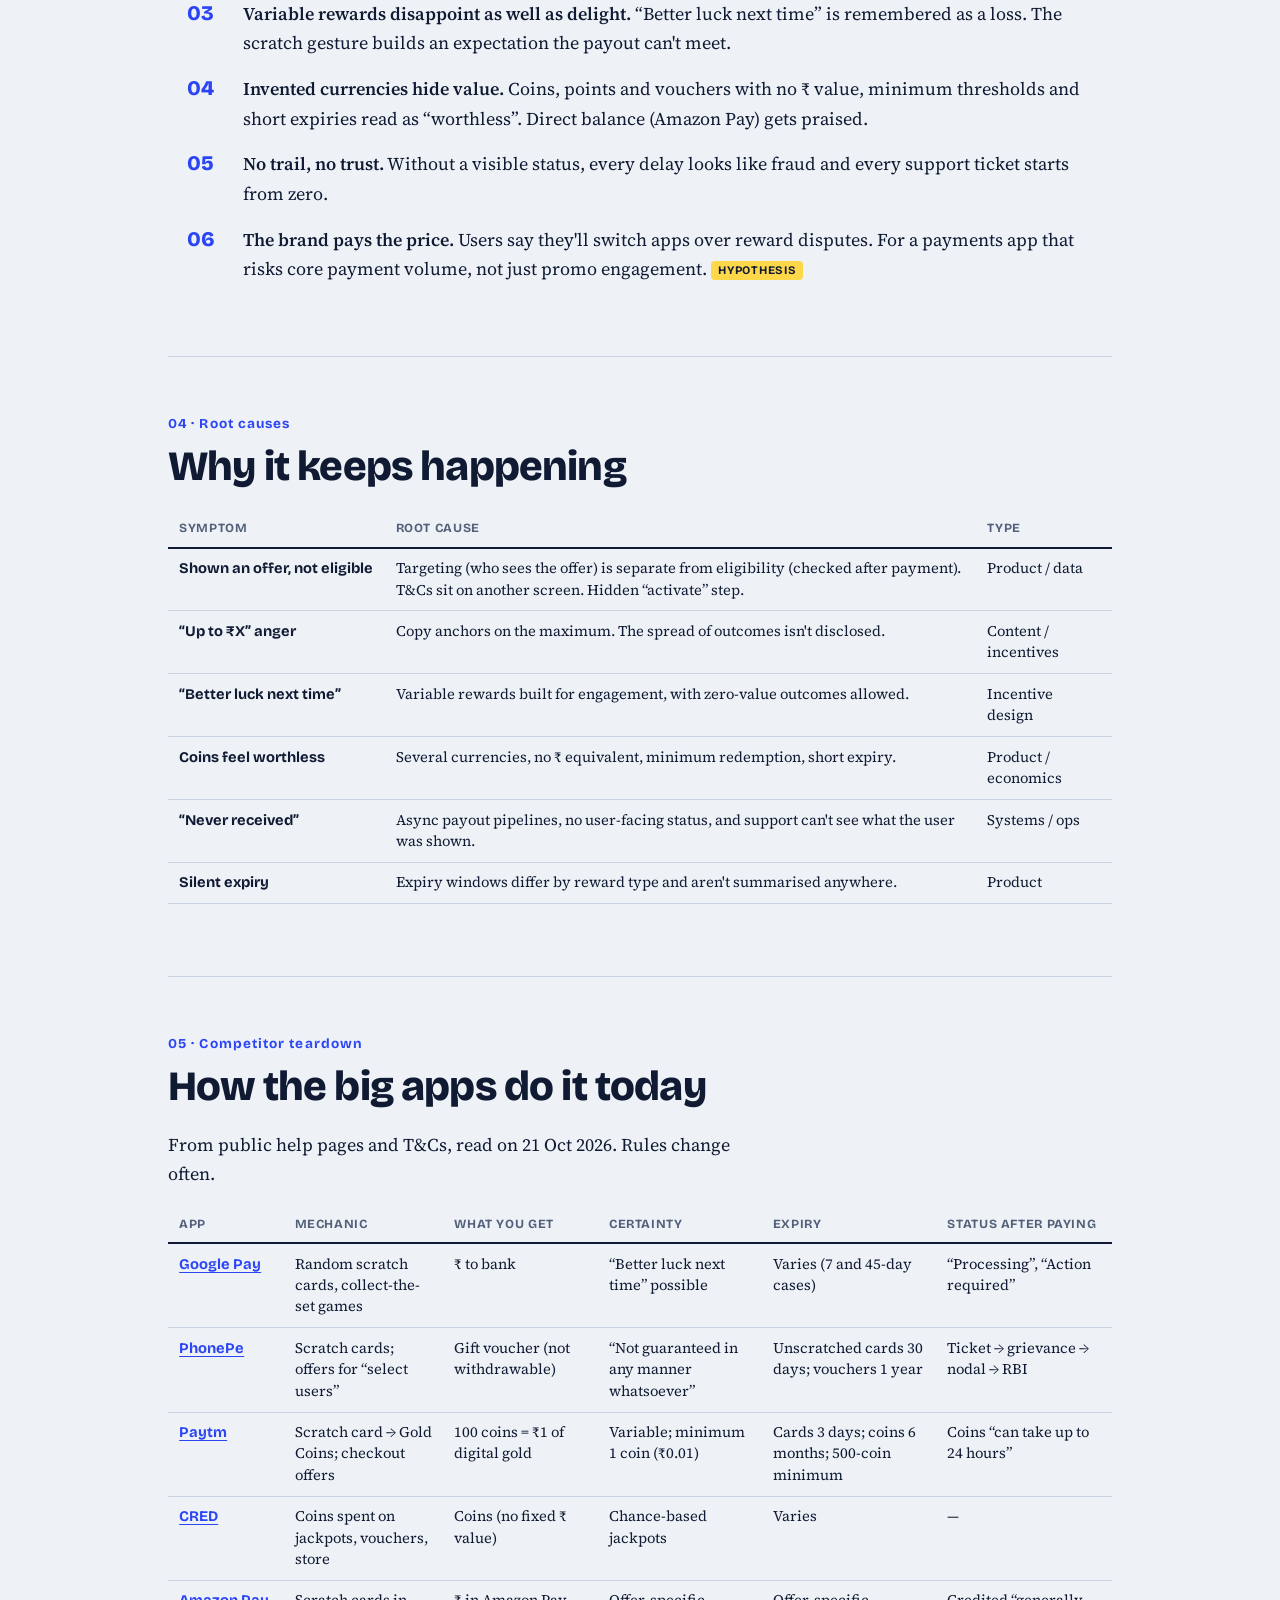
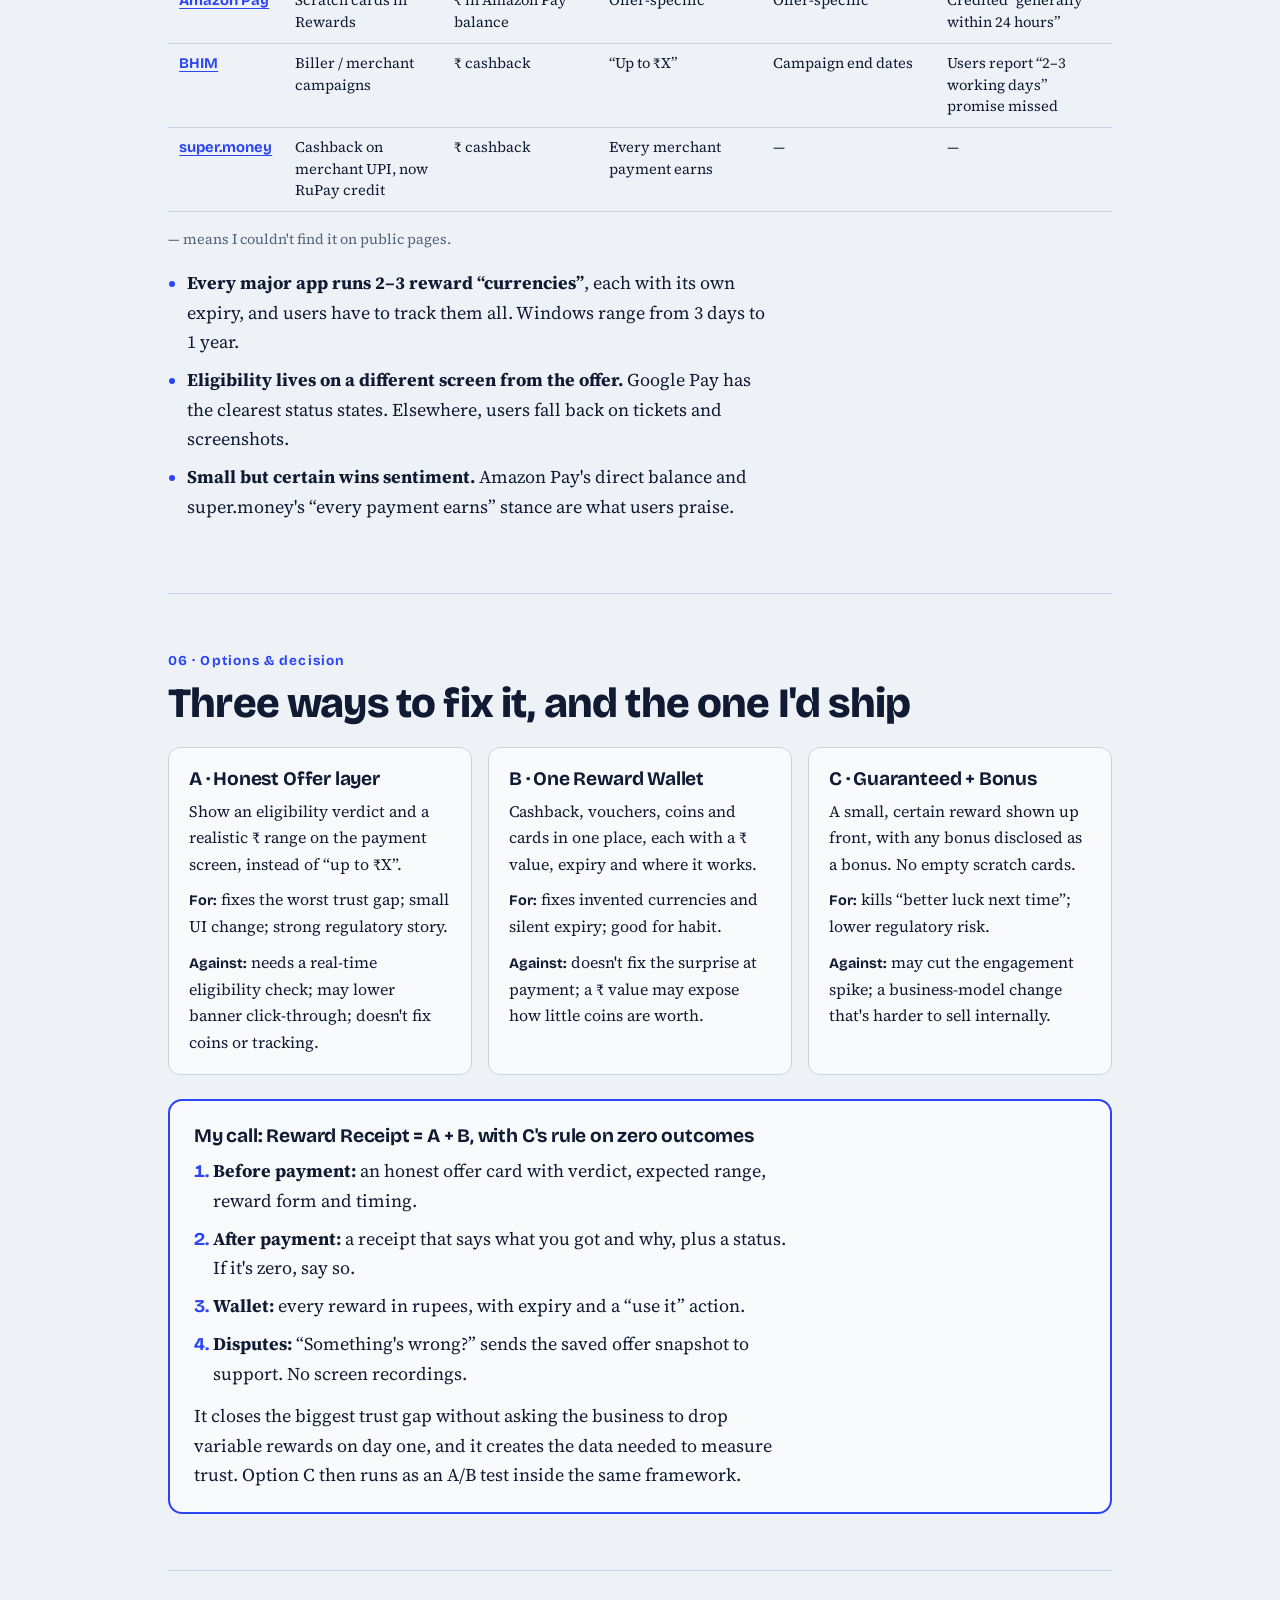
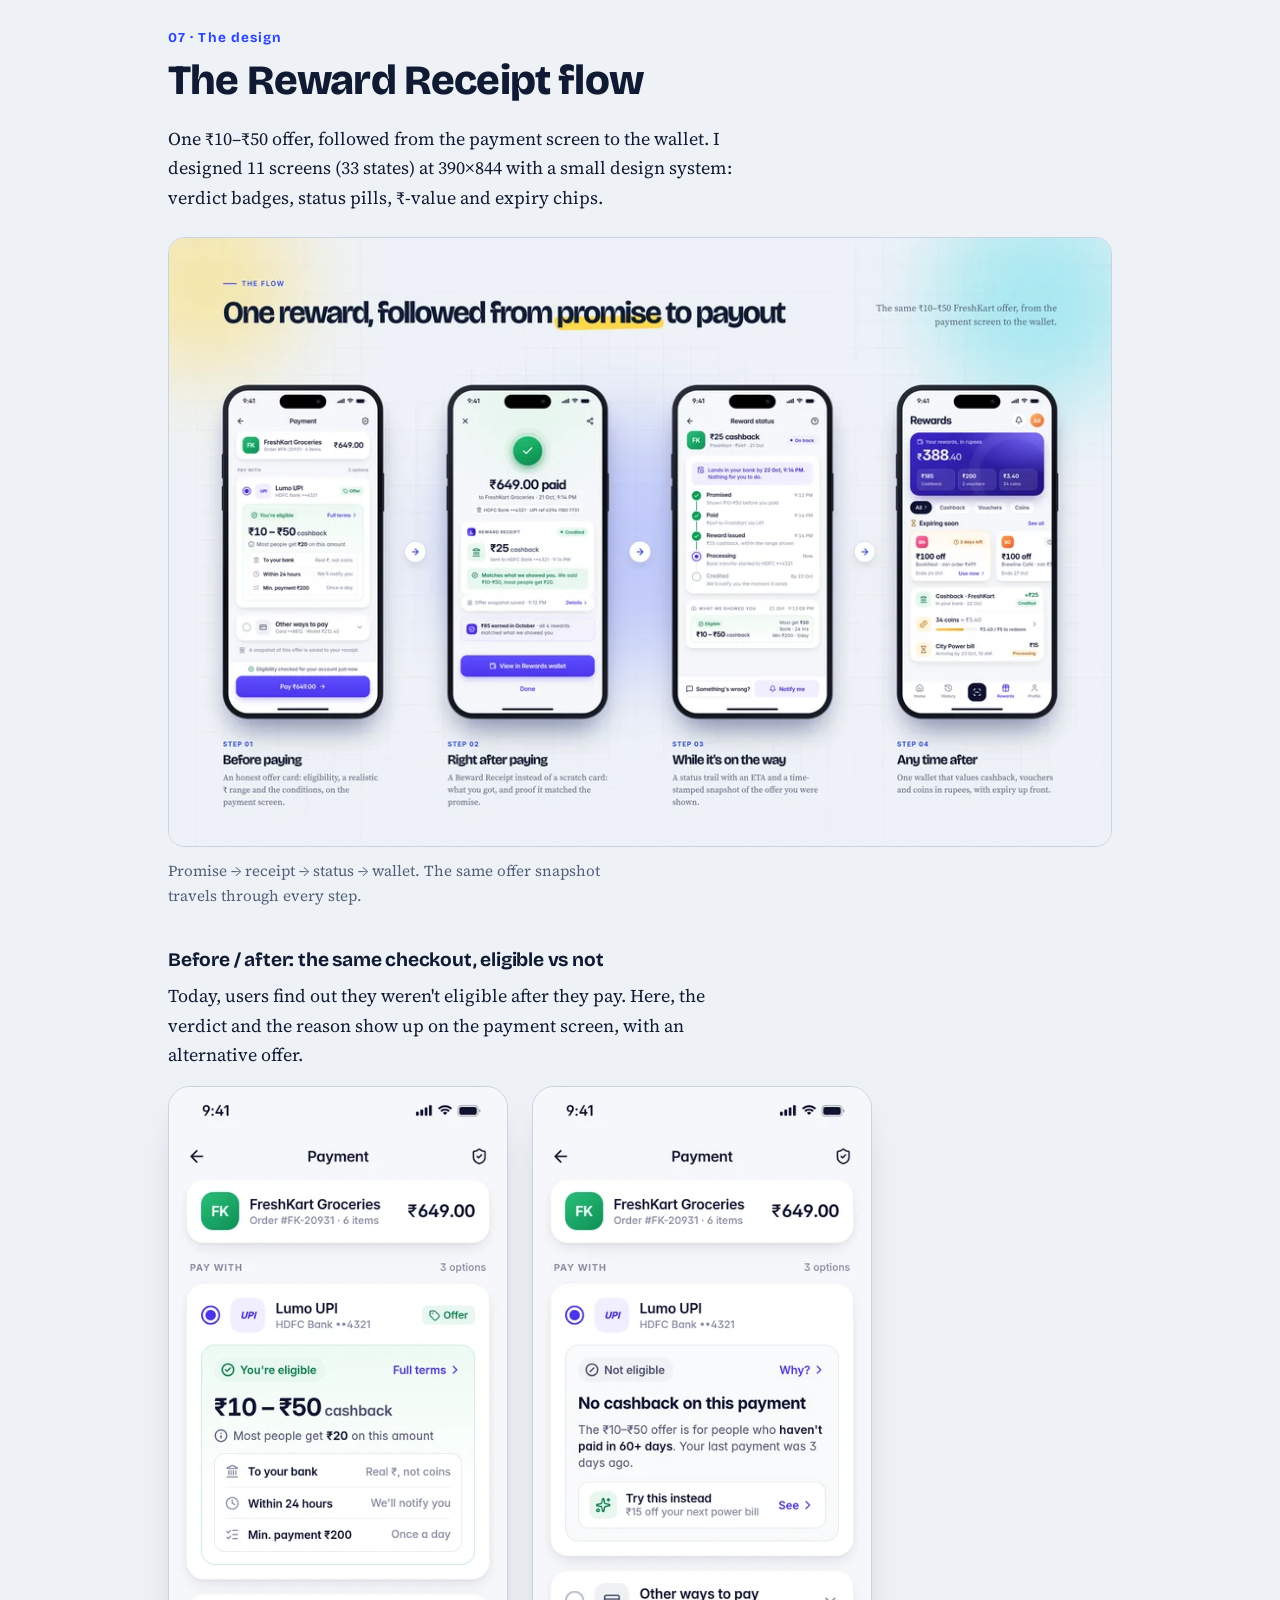
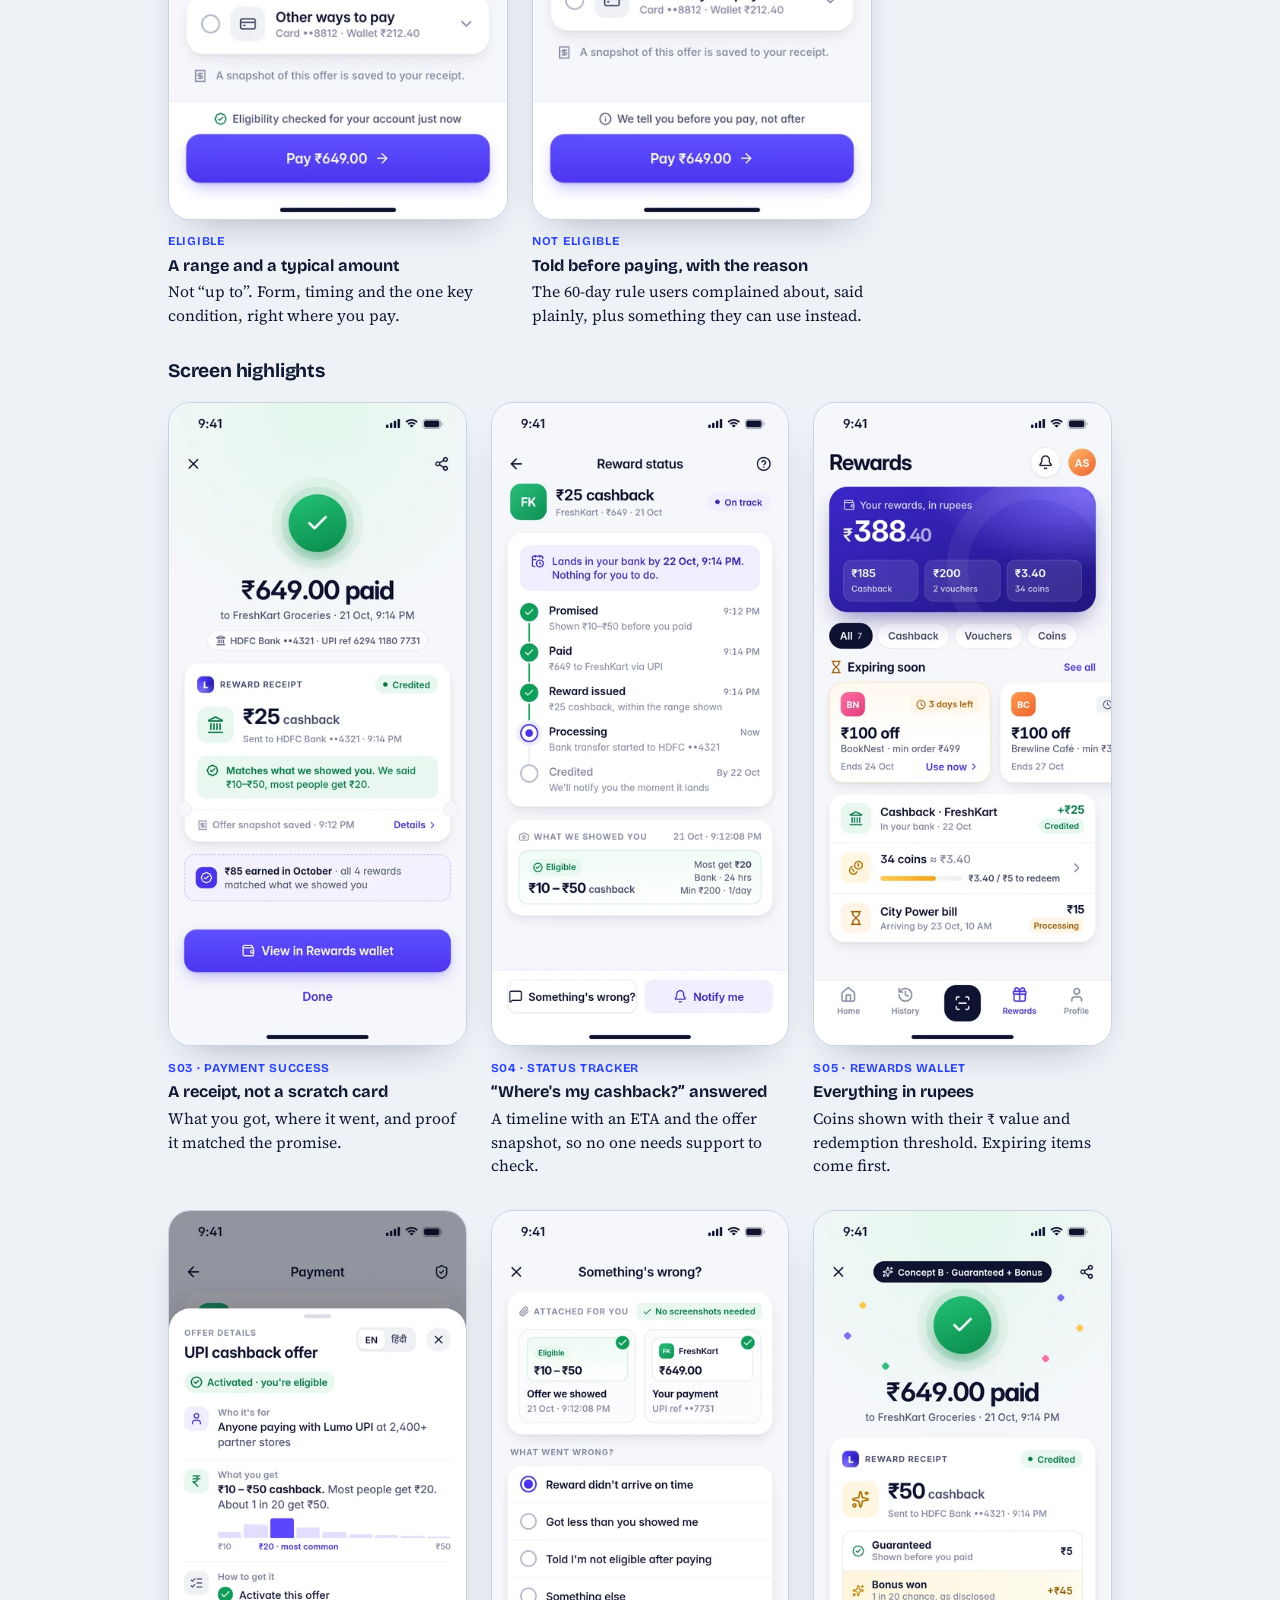
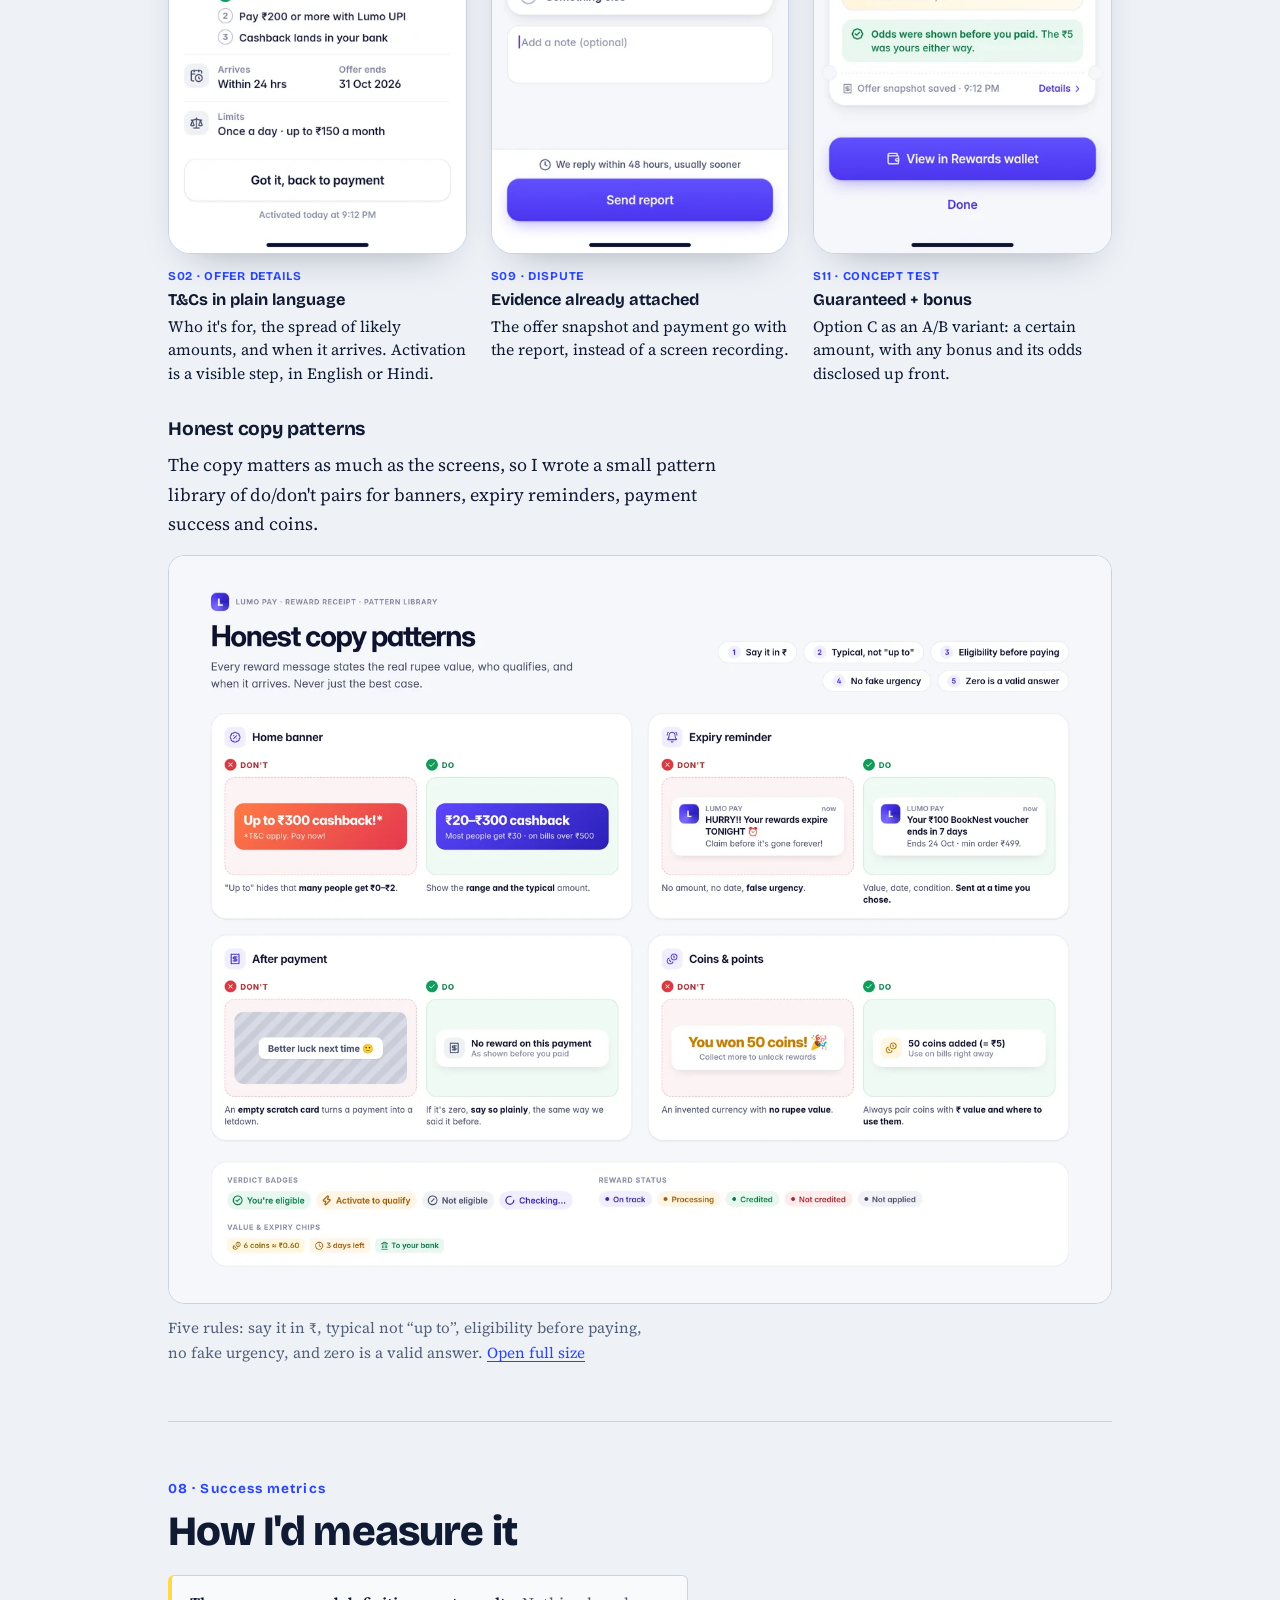
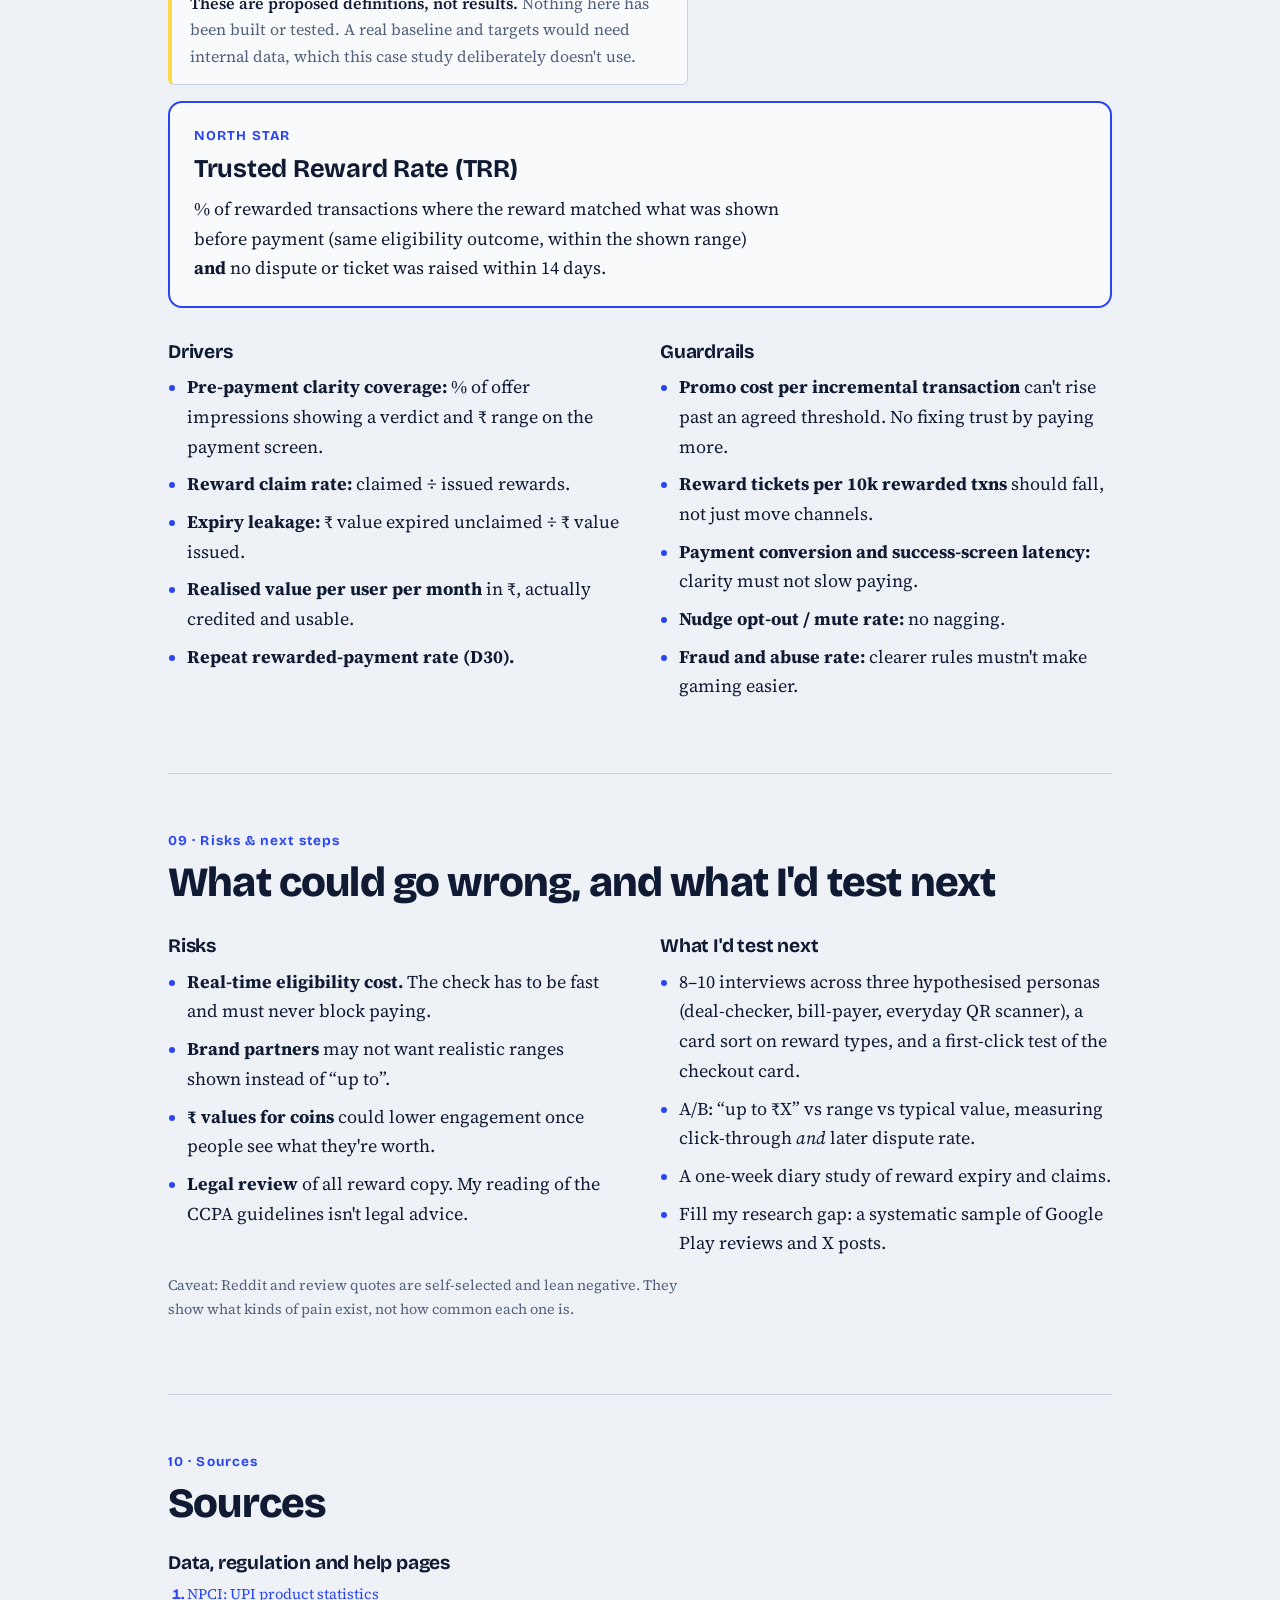
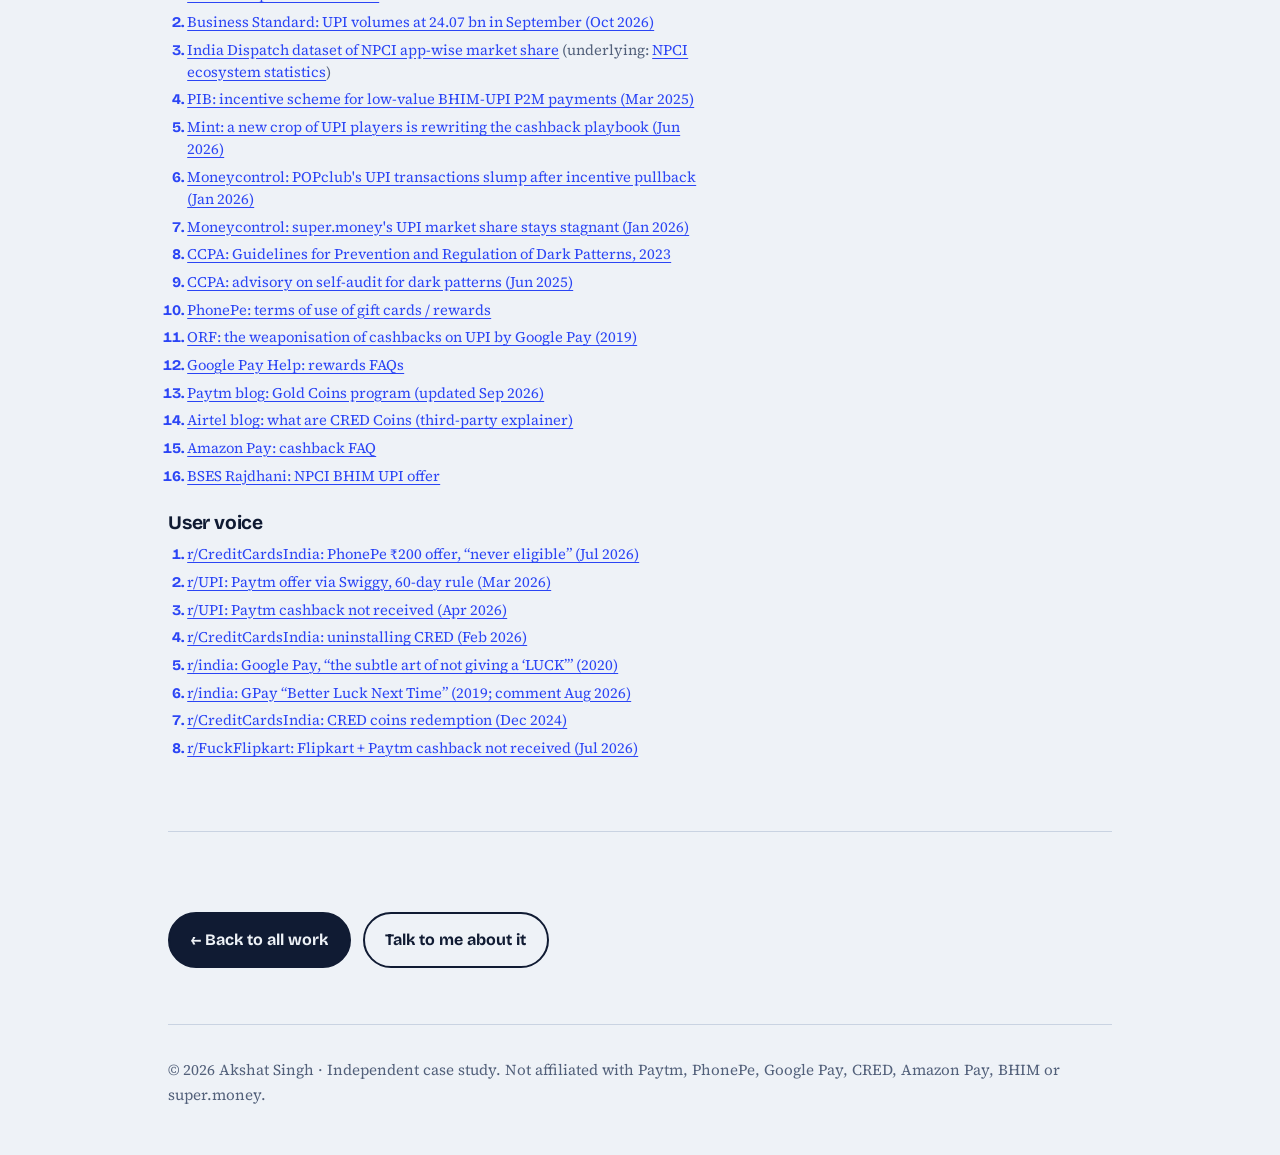
==== commit e8e99c33: "HD pass: vector iPhone 15/16 Pro frame (SVG) for the phone tour incl. back phones; no transforms at " ====
--- a/case-studies/rewards-clarity/index.html
+++ b/case-studies/rewards-clarity/index.html
@@ -3,6 +3,7 @@
 <head>
 <meta charset="utf-8">
 <meta name="viewport" content="width=device-width, initial-scale=1">
+<script>(function(){var b=new URLSearchParams(location.search).get("bg");if(/^[a-ce]$/.test(b))document.documentElement.setAttribute("data-bg",b)})()</script>
 <title>Reward Receipt: making cashback honest | Akshat Singh</title>
 <meta name="description" content="Independent product case study: why cashback and scratch-card rewards in Indian UPI apps feel like bait, and a Reward Receipt flow that shows the real reward before you pay.">
 <meta property="og:title" content="Reward Receipt: making cashback honest | Akshat Singh">
@@ -14,7 +15,11 @@
 <link rel="preconnect" href="https://fonts.googleapis.com">
 <link rel="preconnect" href="https://fonts.gstatic.com" crossorigin>
 <link href="https://fonts.googleapis.com/css2?family=Bricolage+Grotesque:wght@500;700;800&family=Source+Serif+4:ital,wght@0,400;0,600;1,400&display=swap" rel="stylesheet">
+<link rel="icon" href="../../assets/img/favicon.svg" type="image/svg+xml">
+<link rel="icon" href="../../assets/img/favicon-32.png" sizes="32x32" type="image/png">
+<link rel="apple-touch-icon" href="../../assets/img/apple-touch-icon.png">
 <link rel="stylesheet" href="../../assets/css/site.css">
+<script src="../../assets/js/bg-fx.js" defer></script>
 </head>
 <body>
 <div class="bg" aria-hidden="true"><span class="orb o1"></span><span class="orb o2"></span><span class="orb o3"></span></div>
@@ -43,7 +48,7 @@
       </dl>
       <p class="cs-note"><strong>Independent concept, not Paytm work.</strong> I built this on my own using only public information: help pages, published T&amp;Cs, NPCI/PIB data, news reports and public user posts. No internal or confidential data from Paytm or any other company. “Lumo Pay” is a fictional brand, and every amount, name and odds figure inside the screens is illustrative.</p>
       <figure class="cs-fig cs-cover">
-        <img src="../../assets/img/rewards-clarity/cover-1600.webp" width="1600" height="1000" fetchpriority="high" alt="Three phone screens from the Reward Receipt concept: a checkout offer card saying 'You're eligible, ₹10–₹50 cashback, most people get ₹20', a payment success screen with a reward receipt showing ₹25 credited and 'Matches what we showed you', and a rewards wallet in rupees.">
+        <img src="../../assets/img/rewards-clarity/cover-1600.webp" srcset="../../assets/img/rewards-clarity/cover-800.webp 800w, ../../assets/img/rewards-clarity/cover-1600.webp 1600w, ../../assets/img/rewards-clarity/cover-2400.webp 2400w, ../../assets/img/rewards-clarity/cover-3200.webp 3200w" sizes="(max-width: 62rem) calc(100vw - 3rem), 59rem" width="1600" height="1000" fetchpriority="high" alt="Three phone screens from the Reward Receipt concept: a checkout offer card saying 'You're eligible, ₹10–₹50 cashback, most people get ₹20', a payment success screen with a reward receipt showing ₹25 credited and 'Matches what we showed you', and a rewards wallet in rupees.">
       </figure>
     </div>
 
@@ -220,7 +225,7 @@
       <h2 id="flow-h">The Reward Receipt flow</h2>
       <p>One ₹10–₹50 offer, followed from the payment screen to the wallet. I designed 11 screens (33 states) at 390×844 with a small design system: verdict badges, status pills, ₹-value and expiry chips.</p>
       <figure class="cs-fig cs-flow">
-        <img src="../../assets/img/rewards-clarity/flow-1920.webp" srcset="../../assets/img/rewards-clarity/flow-960.webp 960w, ../../assets/img/rewards-clarity/flow-1920.webp 1920w" sizes="(max-width: 62rem) 100vw, 59rem" width="1920" height="1240" loading="lazy" decoding="async" alt="Flow overview in four steps. Step 1, before paying: an offer card shows eligibility and a ₹10–₹50 range. Step 2, right after paying: a reward receipt shows ₹25 credited and that it matched the promise. Step 3, while it's on the way: a status timeline from promised to credited with a saved offer snapshot. Step 4, any time after: a wallet that values cashback, vouchers and coins in rupees.">
+        <img src="../../assets/img/rewards-clarity/flow-1920.webp" srcset="../../assets/img/rewards-clarity/flow-960.webp 960w, ../../assets/img/rewards-clarity/flow-1920.webp 1920w, ../../assets/img/rewards-clarity/flow-2880.webp 2880w" sizes="(max-width: 62rem) 100vw, 59rem" width="1920" height="1240" loading="lazy" decoding="async" alt="Flow overview in four steps. Step 1, before paying: an offer card shows eligibility and a ₹10–₹50 range. Step 2, right after paying: a reward receipt shows ₹25 credited and that it matched the promise. Step 3, while it's on the way: a status timeline from promised to credited with a saved offer snapshot. Step 4, any time after: a wallet that values cashback, vouchers and coins in rupees.">
         <figcaption>Promise → receipt → status → wallet. The same offer snapshot travels through every step.</figcaption>
       </figure>
 
@@ -228,11 +233,11 @@
       <p>Today, users find out they weren't eligible after they pay. Here, the verdict and the reason show up on the payment screen, with an alternative offer.</p>
       <div class="cs-pair">
         <figure class="cs-screen">
-          <img src="../../assets/img/rewards-clarity/s01-checkout-offer-eligible.webp" width="780" height="1688" loading="lazy" decoding="async" alt="Checkout screen with a green 'You're eligible' badge, ₹10–₹50 cashback, 'Most people get ₹20 on this amount', paid to bank within 24 hours, minimum payment ₹200.">
+          <img src="../../assets/img/rewards-clarity/s01-checkout-offer-eligible.webp" srcset="../../assets/img/rewards-clarity/s01-checkout-offer-eligible-390.webp 390w, ../../assets/img/rewards-clarity/s01-checkout-offer-eligible.webp 780w, ../../assets/img/rewards-clarity/s01-checkout-offer-eligible-900.webp 900w, ../../assets/img/rewards-clarity/s01-checkout-offer-eligible-1170.webp 1170w" sizes="(max-width: 720px) 45vw, (max-width: 860px) 46vw, 22rem" width="780" height="1688" loading="lazy" decoding="async" alt="Checkout screen with a green 'You're eligible' badge, ₹10–₹50 cashback, 'Most people get ₹20 on this amount', paid to bank within 24 hours, minimum payment ₹200.">
           <figcaption><small>Eligible</small><b>A range and a typical amount</b>Not “up to”. Form, timing and the one key condition, right where you pay.</figcaption>
         </figure>
         <figure class="cs-screen">
-          <img src="../../assets/img/rewards-clarity/s01-checkout-offer-not-eligible.webp" width="780" height="1688" loading="lazy" decoding="async" alt="Checkout screen with a 'Not eligible' badge: 'No cashback on this payment. The ₹10–₹50 offer is for people who haven't paid in 60+ days. Your last payment was 3 days ago', with a suggested alternative offer.">
+          <img src="../../assets/img/rewards-clarity/s01-checkout-offer-not-eligible.webp" srcset="../../assets/img/rewards-clarity/s01-checkout-offer-not-eligible-390.webp 390w, ../../assets/img/rewards-clarity/s01-checkout-offer-not-eligible.webp 780w, ../../assets/img/rewards-clarity/s01-checkout-offer-not-eligible-900.webp 900w, ../../assets/img/rewards-clarity/s01-checkout-offer-not-eligible-1170.webp 1170w" sizes="(max-width: 720px) 45vw, (max-width: 860px) 46vw, 22rem" width="780" height="1688" loading="lazy" decoding="async" alt="Checkout screen with a 'Not eligible' badge: 'No cashback on this payment. The ₹10–₹50 offer is for people who haven't paid in 60+ days. Your last payment was 3 days ago', with a suggested alternative offer.">
           <figcaption><small>Not eligible</small><b>Told before paying, with the reason</b>The 60-day rule users complained about, said plainly, plus something they can use instead.</figcaption>
         </figure>
       </div>
@@ -240,27 +245,27 @@
       <h3>Screen highlights</h3>
       <div class="cs-screens">
         <figure class="cs-screen">
-          <img src="../../assets/img/rewards-clarity/s03-success-reward-credited.webp" width="780" height="1688" loading="lazy" decoding="async" alt="Payment success screen for ₹649 with a Reward Receipt card: ₹25 cashback credited to the bank, and a green note 'Matches what we showed you. We said ₹10–₹50, most people get ₹20.'">
+          <img src="../../assets/img/rewards-clarity/s03-success-reward-credited.webp" srcset="../../assets/img/rewards-clarity/s03-success-reward-credited-390.webp 390w, ../../assets/img/rewards-clarity/s03-success-reward-credited.webp 780w, ../../assets/img/rewards-clarity/s03-success-reward-credited-900.webp 900w, ../../assets/img/rewards-clarity/s03-success-reward-credited-1170.webp 1170w" sizes="(max-width: 720px) 45vw, (max-width: 860px) 46vw, 22rem" width="780" height="1688" loading="lazy" decoding="async" alt="Payment success screen for ₹649 with a Reward Receipt card: ₹25 cashback credited to the bank, and a green note 'Matches what we showed you. We said ₹10–₹50, most people get ₹20.'">
           <figcaption><small>S03 · Payment success</small><b>A receipt, not a scratch card</b>What you got, where it went, and proof it matched the promise.</figcaption>
         </figure>
         <figure class="cs-screen">
-          <img src="../../assets/img/rewards-clarity/s04-status-on-track.webp" width="780" height="1688" loading="lazy" decoding="async" alt="Reward status screen marked 'On track': a timeline of promised, paid, reward issued, processing and credited, an expected date, and a time-stamped snapshot of the offer shown before payment.">
+          <img src="../../assets/img/rewards-clarity/s04-status-on-track.webp" srcset="../../assets/img/rewards-clarity/s04-status-on-track-390.webp 390w, ../../assets/img/rewards-clarity/s04-status-on-track.webp 780w, ../../assets/img/rewards-clarity/s04-status-on-track-900.webp 900w, ../../assets/img/rewards-clarity/s04-status-on-track-1170.webp 1170w" sizes="(max-width: 720px) 45vw, (max-width: 860px) 46vw, 22rem" width="780" height="1688" loading="lazy" decoding="async" alt="Reward status screen marked 'On track': a timeline of promised, paid, reward issued, processing and credited, an expected date, and a time-stamped snapshot of the offer shown before payment.">
           <figcaption><small>S04 · Status tracker</small><b>“Where's my cashback?” answered</b>A timeline with an ETA and the offer snapshot, so no one needs support to check.</figcaption>
         </figure>
         <figure class="cs-screen">
-          <img src="../../assets/img/rewards-clarity/s05-wallet-populated.webp" width="780" height="1688" loading="lazy" decoding="async" alt="Rewards wallet showing a total in rupees split into cashback, vouchers and coins, an 'Expiring soon' rail with days-left chips, and coins shown with their rupee value and progress to the redemption minimum.">
+          <img src="../../assets/img/rewards-clarity/s05-wallet-populated.webp" srcset="../../assets/img/rewards-clarity/s05-wallet-populated-390.webp 390w, ../../assets/img/rewards-clarity/s05-wallet-populated.webp 780w, ../../assets/img/rewards-clarity/s05-wallet-populated-900.webp 900w, ../../assets/img/rewards-clarity/s05-wallet-populated-1170.webp 1170w" sizes="(max-width: 720px) 45vw, (max-width: 860px) 46vw, 22rem" width="780" height="1688" loading="lazy" decoding="async" alt="Rewards wallet showing a total in rupees split into cashback, vouchers and coins, an 'Expiring soon' rail with days-left chips, and coins shown with their rupee value and progress to the redemption minimum.">
           <figcaption><small>S05 · Rewards wallet</small><b>Everything in rupees</b>Coins shown with their ₹ value and redemption threshold. Expiring items come first.</figcaption>
         </figure>
         <figure class="cs-screen">
-          <img src="../../assets/img/rewards-clarity/s02-offer-sheet-activated.webp" width="780" height="1688" loading="lazy" decoding="async" alt="Offer detail bottom sheet marked 'Activated, you're eligible', with an English/Hindi toggle: who it's for, ₹10–₹50 cashback with a small chart showing ₹20 as most common, three steps to get it, arrival within 24 hours, end date and limits.">
+          <img src="../../assets/img/rewards-clarity/s02-offer-sheet-activated.webp" srcset="../../assets/img/rewards-clarity/s02-offer-sheet-activated-390.webp 390w, ../../assets/img/rewards-clarity/s02-offer-sheet-activated.webp 780w, ../../assets/img/rewards-clarity/s02-offer-sheet-activated-900.webp 900w, ../../assets/img/rewards-clarity/s02-offer-sheet-activated-1170.webp 1170w" sizes="(max-width: 720px) 45vw, (max-width: 860px) 46vw, 22rem" width="780" height="1688" loading="lazy" decoding="async" alt="Offer detail bottom sheet marked 'Activated, you're eligible', with an English/Hindi toggle: who it's for, ₹10–₹50 cashback with a small chart showing ₹20 as most common, three steps to get it, arrival within 24 hours, end date and limits.">
           <figcaption><small>S02 · Offer details</small><b>T&amp;Cs in plain language</b>Who it's for, the spread of likely amounts, and when it arrives. Activation is a visible step, in English or Hindi.</figcaption>
         </figure>
         <figure class="cs-screen">
-          <img src="../../assets/img/rewards-clarity/s09-dispute-draft.webp" width="780" height="1688" loading="lazy" decoding="async" alt="'Something's wrong?' dispute screen with the offer shown and the payment already attached, marked 'No screenshots needed', a reason picker and a 48-hour reply time.">
+          <img src="../../assets/img/rewards-clarity/s09-dispute-draft.webp" srcset="../../assets/img/rewards-clarity/s09-dispute-draft-390.webp 390w, ../../assets/img/rewards-clarity/s09-dispute-draft.webp 780w, ../../assets/img/rewards-clarity/s09-dispute-draft-900.webp 900w, ../../assets/img/rewards-clarity/s09-dispute-draft-1170.webp 1170w" sizes="(max-width: 720px) 45vw, (max-width: 860px) 46vw, 22rem" width="780" height="1688" loading="lazy" decoding="async" alt="'Something's wrong?' dispute screen with the offer shown and the payment already attached, marked 'No screenshots needed', a reason picker and a 48-hour reply time.">
           <figcaption><small>S09 · Dispute</small><b>Evidence already attached</b>The offer snapshot and payment go with the report, instead of a screen recording.</figcaption>
         </figure>
         <figure class="cs-screen">
-          <img src="../../assets/img/rewards-clarity/s11-guaranteed-plus-bonus.webp" width="780" height="1688" loading="lazy" decoding="async" alt="Concept test screen 'Guaranteed + Bonus': a reward receipt splitting a guaranteed amount shown before payment from a separately labelled bonus with disclosed odds.">
+          <img src="../../assets/img/rewards-clarity/s11-guaranteed-plus-bonus.webp" srcset="../../assets/img/rewards-clarity/s11-guaranteed-plus-bonus-390.webp 390w, ../../assets/img/rewards-clarity/s11-guaranteed-plus-bonus.webp 780w, ../../assets/img/rewards-clarity/s11-guaranteed-plus-bonus-900.webp 900w, ../../assets/img/rewards-clarity/s11-guaranteed-plus-bonus-1170.webp 1170w" sizes="(max-width: 720px) 45vw, (max-width: 860px) 46vw, 22rem" width="780" height="1688" loading="lazy" decoding="async" alt="Concept test screen 'Guaranteed + Bonus': a reward receipt splitting a guaranteed amount shown before payment from a separately labelled bonus with disclosed odds.">
           <figcaption><small>S11 · Concept test</small><b>Guaranteed + bonus</b>Option C as an A/B variant: a certain amount, with any bonus and its odds disclosed up front.</figcaption>
         </figure>
       </div>
--- a/assets/css/site.css
+++ b/assets/css/site.css
@@ -34,10 +34,12 @@
 body{position:relative;overflow-x:hidden}
 .bg{position:fixed;inset:0;z-index:0;pointer-events:none;overflow:hidden}
 .bg::before{content:"";position:absolute;inset:0;background-image:linear-gradient(var(--grid) 1px,transparent 1px),linear-gradient(90deg,var(--grid) 1px,transparent 1px);background-size:56px 56px;-webkit-mask-image:radial-gradient(ellipse 80% 70% at 50% 25%,#000 10%,transparent 75%);mask-image:radial-gradient(ellipse 80% 70% at 50% 25%,#000 10%,transparent 75%)}
-.orb{position:absolute;border-radius:50%;filter:blur(80px);opacity:var(--oa);will-change:transform}
-.o1{width:38rem;height:38rem;background:var(--o1);top:-14rem;right:-10rem;animation:drift1 26s ease-in-out infinite alternate}
-.o2{width:30rem;height:30rem;background:var(--o2);top:30vh;left:-12rem;animation:drift2 32s ease-in-out infinite alternate}
-.o3{width:18rem;height:18rem;background:var(--o3);bottom:-6rem;right:12%;opacity:calc(var(--oa) * .6);animation:drift1 38s ease-in-out infinite alternate-reverse}
+/* orbs: a soft radial gradient instead of filter:blur(80px) (same look, a fraction of the paint cost while scrolling) */
+.orb{position:absolute;border-radius:50%;opacity:var(--oa);will-change:transform;margin:-10rem;--c:var(--o1);
+  background:radial-gradient(closest-side,var(--c) 0%,var(--c) 38%,color-mix(in srgb,var(--c) 62%,transparent) 58%,color-mix(in srgb,var(--c) 24%,transparent) 78%,transparent 100%)}
+.o1{width:58rem;height:58rem;--c:var(--o1);top:-14rem;right:-10rem;animation:drift1 26s ease-in-out infinite alternate}
+.o2{width:50rem;height:50rem;--c:var(--o2);top:30vh;left:-12rem;animation:drift2 32s ease-in-out infinite alternate}
+.o3{width:38rem;height:38rem;--c:var(--o3);bottom:-6rem;right:12%;opacity:calc(var(--oa) * .6);animation:drift1 38s ease-in-out infinite alternate-reverse}
 @keyframes drift1{to{transform:translate3d(-8rem,6rem,0) scale(1.15)}}
 @keyframes drift2{to{transform:translate3d(10rem,-5rem,0) scale(1.2)}}
 .wrap{position:relative;z-index:1}
@@ -216,6 +218,7 @@
 .mq-tag{display:inline-flex;align-items:center;gap:.4rem;margin-top:.7rem;font-family:var(--display);font-weight:700;font-size:.78rem;letter-spacing:.04em;text-transform:uppercase;color:var(--muted)}
 .mq-tag::before{content:"";width:.55rem;height:.55rem;border-radius:50%;background:var(--accent)}
 .mq-tag.rc::before{background:var(--mark)}
+.mq-tag.ai::before{background:#22C38E;box-shadow:0 0 0 3px rgba(34,195,142,.25)}
 @media (max-width:720px){.mq-item{width:9rem;margin-right:1rem}.mq-item img{border-radius:16px}}
 @media (prefers-reduced-motion:reduce){
   .mq-track{animation:none}
@@ -223,3 +226,139 @@
   .mq-item{scroll-snap-align:start}
   .mq-item[aria-hidden="true"]{display:none}
 }
+
+/* ---------- Live AI demo: pill, homepage thumbnail, case-study callout ---------- */
+.live-pill{display:inline-flex;align-items:center;gap:.4rem;font-family:var(--display);font-weight:700;font-size:.72rem;letter-spacing:.06em;text-transform:uppercase;color:#fff;background:linear-gradient(135deg,#4B3CF0,#2B1FB8);padding:.2rem .6rem .2rem .5rem;border-radius:999px;vertical-align:.1em;margin-right:.35rem;white-space:nowrap}
+.live-pill::before{content:"";width:.45rem;height:.45rem;border-radius:50%;background:#7CF0C8;box-shadow:0 0 0 3px rgba(124,240,200,.3)}
+.case-thumb{display:block;margin-top:1rem}
+.case-thumb img{display:block;width:100%;height:auto;border-radius:12px;border:1px solid var(--line);background:var(--card);box-shadow:0 18px 36px -24px rgba(16,27,51,.45);transition:transform .25s ease}
+.case-thumb:hover img{transform:translateY(-3px)}
+@media (max-width:720px){.case-thumb{max-width:26rem}}
+.cs-followup{display:grid;grid-template-columns:minmax(0,1fr) minmax(0,1.1fr);gap:1.5rem 2rem;align-items:center;border:2px solid var(--accent);border-radius:16px;padding:1.5rem;background:var(--card)}
+.cs-followup h2{margin:.2rem 0 .8rem}
+.cs-followup p{font-size:1.02rem}
+.cs-followup img{display:block;width:100%;height:auto;border-radius:12px;border:1px solid var(--line)}
+.cs-followup .btns{margin-top:.5rem}
+@media (max-width:720px){.cs-followup{grid-template-columns:1fr;padding:1.2rem}}
+
+/* =====================================================================
+   Background variants (bg-refresh). Default = current look.
+   Pick one by adding data-bg="a" | "b" | "c" (static) or "e" (interactive living gradient) to <html> on every page,
+   or preview any page with ?bg=a / ?bg=b / ?bg=c.
+   A = Paper (warm cream, dot grid, one warm glow)
+   B = Ink   (full dark navy, indigo/teal aurora)
+   C = Mesh  (saturated indigo→teal→peach mesh + fine grain)
+   Variants set their own palette, so they look the same in light and dark OS mode.
+   ===================================================================== */
+
+/* ---------- A · Paper ---------- */
+:root[data-bg="a"]{--paper:#F7F2E8;--ink:#141A2E;--muted:#5B5647;--line:#E2D8C5;--accent:#2B45F5;--mark:#FFD84A;--card:#FCF9F2;
+  --grid:rgba(20,26,46,.14);--o1:#FFAA6E;--o2:#F59A86;--o3:#FFD84A;--oa:.5}
+:root[data-bg="a"] .bg{background:radial-gradient(70% 55% at 100% 0%,rgba(255,196,140,.28),transparent 70%)}
+:root[data-bg="a"] .bg::before{background-image:radial-gradient(var(--grid) 1px,transparent 1.3px);background-size:22px 22px;
+  -webkit-mask-image:radial-gradient(ellipse 85% 75% at 50% 20%,#000 15%,transparent 78%);mask-image:radial-gradient(ellipse 85% 75% at 50% 20%,#000 15%,transparent 78%)}
+:root[data-bg="a"] .o1{width:46rem;height:40rem;top:-18rem;right:-14rem;filter:blur(110px)}
+:root[data-bg="a"] .o2{width:22rem;height:22rem;top:55vh;left:-14rem;opacity:calc(var(--oa) * .55)}
+:root[data-bg="a"] .o3{display:none}
+
+/* ---------- B · Ink ---------- */
+:root[data-bg="b"]{color-scheme:dark;--paper:#0A0F1E;--ink:#EEF2FA;--muted:#A9B3CB;--line:#232D48;--accent:#9DABFF;--mark:#FFD84A;--card:#121A33;
+  --grid:rgba(157,171,255,.065);--o1:#4C4FE6;--o2:#0EA5B4;--o3:#E0A21A;--oa:.34}
+:root[data-bg="b"] .bg{background:radial-gradient(120% 60% at 50% -10%,#141C3A 0%,transparent 60%)}
+:root[data-bg="b"] .o1{width:44rem;height:34rem;top:-16rem;right:-8rem}
+:root[data-bg="b"] .o2{opacity:calc(var(--oa) * .7)}
+:root[data-bg="b"] .o3{opacity:calc(var(--oa) * .35)}
+/* yellow highlights become underlines so light text never sits on yellow */
+:root[data-bg="b"] .hero h1 span,:root[data-bg="b"] .cs-hero h1 span{background:linear-gradient(transparent 84%,var(--mark) 84% 94%,transparent 94%)}
+:root[data-bg="b"] .cs .hl{background:linear-gradient(transparent 86%,rgba(255,216,74,.85) 86% 98%,transparent 98%)}
+:root[data-bg="b"] .btn:hover{color:#0A0F1E}
+:root[data-bg="b"] .cs-fig img,:root[data-bg="b"] .mq-item img,:root[data-bg="b"] .case-thumb img,:root[data-bg="b"] .cs-screen img{box-shadow:0 18px 40px -20px rgba(0,0,0,.6)}
+
+/* ---------- C · Mesh ---------- */
+:root[data-bg="c"]{--paper:#F3F1FA;--ink:#0F1730;--muted:#3B4560;--line:#D3D0E8;--accent:#2B3FE0;--mark:#FFD84A;--card:#FBFAFF;
+  --grid:transparent;--o1:#6A5CFF;--o2:#14C2B0;--o3:#FF9A6B;--oa:.5}
+:root[data-bg="c"] .bg{background:
+  radial-gradient(55% 45% at 100% 0%,rgba(106,92,255,.30),transparent 70%),
+  radial-gradient(45% 40% at 0% 45%,rgba(20,194,176,.20),transparent 70%),
+  radial-gradient(55% 45% at 85% 100%,rgba(255,154,107,.30),transparent 70%),
+  var(--paper)}
+:root[data-bg="c"] .bg::before{display:none}
+:root[data-bg="c"] .bg::after{content:"";position:absolute;inset:-50%;opacity:.11;mix-blend-mode:multiply;
+  background-image:url("data:image/svg+xml,%3Csvg xmlns='http://www.w3.org/2000/svg' width='160' height='160'%3E%3Cfilter id='n'%3E%3CfeTurbulence type='fractalNoise' baseFrequency='.9' numOctaves='2' stitchTiles='stitch'/%3E%3CfeColorMatrix values='0 0 0 0 0 0 0 0 0 0 0 0 0 0 0 0 0 0 .9 0'/%3E%3C/filter%3E%3Crect width='100%25' height='100%25' filter='url(%23n)'/%3E%3C/svg%3E")}
+:root[data-bg="c"] .orb{filter:blur(100px)}
+:root[data-bg="c"] .o1{width:42rem;height:36rem;top:-16rem;right:-12rem}
+:root[data-bg="c"] .o2{width:30rem;height:30rem;top:35vh;left:-16rem;opacity:calc(var(--oa) * .75)}
+:root[data-bg="c"] .o3{width:30rem;height:26rem;bottom:-12rem;right:6%;opacity:calc(var(--oa) * .8)}
+@media (max-width:720px){:root[data-bg="c"] .o2{top:60vh;opacity:calc(var(--oa) * .5)}}
+
+/* =====================================================================
+   Optional interactive backdrop E (assets/js/bg-fx.js): data-bg="e" or ?bg=e.
+   Slow living gradient in the default palette; a scrim keeps the text column AA.
+   ===================================================================== */
+:root[data-bg="e"] .orb,:root[data-bg="e"] .bg::before{display:none}
+.bgfx{position:absolute;inset:0;width:100%;height:100%;display:block}
+:root[data-bg="e"] .bg::after{content:"";position:absolute;inset:0;pointer-events:none;
+  background:radial-gradient(ellipse min(44rem,72vw) 80% at 50% 45%,color-mix(in srgb,var(--paper) 62%,transparent) 30%,transparent 82%)}
+
+/* =====================================================================
+   Homepage: scroll-driven phone tour (#tour, assets/js/phone-tour.js).
+   Without JS or with prefers-reduced-motion it stays a static, stacked list of screens.
+   ===================================================================== */
+.pt-eyebrow{font-family:var(--display);font-weight:700;font-size:.85rem;letter-spacing:.08em;text-transform:uppercase;color:var(--accent);margin:0 0 .5rem}
+.pt-grid{display:grid;grid-template-columns:minmax(0,.92fr) minmax(0,1.08fr);grid-template-areas:"steps stage";gap:0 2.5rem;--ph:min(72vh,600px)}
+.pt-stage{grid-area:stage;display:none}
+.pt-steps{grid-area:steps}
+.pt-step{padding:1.5rem 0;border-top:1px solid var(--line)}
+.pt-step:first-child{border-top:0}
+.pt-kicker{font-family:var(--display);font-weight:700;font-size:.9rem;color:var(--muted);margin:0 0 .35rem;display:flex;align-items:center;gap:.5rem}
+.pt-num{font-variant-numeric:tabular-nums;color:var(--accent)}
+.pt-step h3{font-family:var(--display);font-weight:800;font-size:clamp(1.6rem,3vw,2.2rem);letter-spacing:-.02em;line-height:1.05;margin:0 0 .75rem}
+.pt-prob{margin:0 0 .6rem;font-size:1.15rem}
+.pt-fix{margin:0 0 1rem;color:var(--muted);font-size:1rem}
+.pt-dots{display:none;gap:.35rem;margin:0 0 1rem}
+.pt-dots i{display:block;width:1.6rem;height:4px;border-radius:4px;background:var(--line);overflow:hidden;position:relative}
+.pt-dots i::after{content:"";position:absolute;inset:0;background:var(--accent);transform:scaleX(var(--f,0));transform-origin:left}
+.pt-step .case-more{margin:0}
+.pt-static{list-style:none;margin:1rem 0 0;padding:0;display:grid;grid-template-columns:repeat(auto-fill,minmax(7.5rem,1fr));gap:.75rem}
+.pt-static img{display:block;width:100%;height:auto;border-radius:16px;box-shadow:0 10px 24px -14px rgba(16,27,51,.45)}
+
+/* the phone: assets/img/iphone-frame.svg (vector, iPhone 15/16 Pro proportions in pt: 435x888 incl. buttons,
+   body 427x888 r72, screen 393x852 r55 at 21,18). The screen sits under the frame's transparent cutout. */
+.pt-phone{position:relative;height:var(--ph);aspect-ratio:435/888;flex:none}
+.pt-phone::before{content:"";position:absolute;z-index:0;left:.92%;right:.92%;top:0;bottom:0;border-radius:16.86%/8.11%;
+  box-shadow:0 2px 3px rgba(16,27,51,.18),0 26px 40px -18px rgba(16,27,51,.42),0 60px 90px -40px rgba(16,27,51,.5)}
+.pt-screen{position:absolute;z-index:1;left:4.71%;top:1.97%;width:90.57%;height:96.06%;border-radius:14.06%/6.5%;overflow:hidden;background:#05070c}
+.pt-frame{position:absolute;z-index:2;inset:0;width:100%;height:100%;display:block;pointer-events:none;user-select:none}
+.pt-img,.pt-gimg{position:absolute;inset:0;width:100%;height:100%;object-fit:cover;object-position:top;display:block}
+.pt-img{opacity:0;visibility:hidden;will-change:transform,opacity;box-shadow:0 -18px 36px -10px rgba(5,7,12,.35)}
+
+/* JS on: sticky stage + highlighted steps */
+.pt-on .pt-stage{display:block}
+.pt-on .pt-static{display:none}
+.pt-on .pt-dots{display:flex}
+.pt-on .pt-step{min-height:calc(var(--k) * 44vh);border-top:0;padding:0}
+.pt-on .pt-card{position:sticky;top:calc(50vh - 9rem);padding:1.5rem 0;opacity:.22;transition:opacity .35s ease}
+.pt-on .pt-step.is-active .pt-card{opacity:1}
+.pt-on .pt-steps{padding:calc(50vh - var(--ph) / 2 - 2rem) 0 0}
+.pt-sticky{position:sticky;top:calc(50vh - var(--ph) / 2 - 1.4rem);height:calc(var(--ph) + 2.8rem);display:flex;flex-direction:column;align-items:center;perspective:1400px}
+.pt-main{z-index:2}
+.pt-ghost{position:absolute;top:0;left:50%;z-index:1;will-change:transform}
+.pt-ghost-l{transform:translate3d(calc(-50% - var(--ph) * .26),calc(var(--ph) * .07 + var(--gy,0px)),0) scale(.78) rotate(-6deg);opacity:.55}
+.pt-ghost-r{transform:translate3d(calc(-50% + var(--ph) * .3),calc(var(--ph) * .07 - var(--gy,0px)),0) scale(.78) rotate(6deg);opacity:.55}
+.pt-cap{margin:.9rem 0 0;font-family:var(--display);font-size:.9rem;color:var(--muted);display:flex;gap:.6rem;align-items:baseline}
+.pt-cap b{color:var(--ink)}
+.pt-cap-n{font-variant-numeric:tabular-nums}
+
+@media (max-width:860px){
+  .pt-grid{grid-template-columns:minmax(0,1fr);grid-template-areas:"stage" "steps";--ph:min(46vh,400px)}
+  .pt-on .pt-stage{position:sticky;top:0;z-index:3;margin:0 -1.5rem;padding:.6rem 1.5rem .9rem;
+    background:linear-gradient(var(--paper) 90%,color-mix(in srgb,var(--paper) 0%,transparent))}
+  .pt-sticky{position:relative;top:0;height:auto}
+  .pt-ghost-l{transform:translate3d(calc(-50% - var(--ph) * .27),calc(var(--ph) * .08 + var(--gy,0px)),0) scale(.74) rotate(-6deg)}
+  .pt-ghost-r{transform:translate3d(calc(-50% + var(--ph) * .27),calc(var(--ph) * .08 - var(--gy,0px)),0) scale(.74) rotate(6deg)}
+  .pt-cap{margin-top:.5rem}
+  .pt-on .pt-steps{padding:0}
+  .pt-on .pt-step{min-height:calc(var(--k) * 30vh)}
+  .pt-on .pt-card{top:var(--stage-h,52vh);padding:.4rem 0 1rem;opacity:.22}
+  .pt-step h3{font-size:1.55rem;margin-bottom:.5rem}.pt-prob{font-size:1.02rem;line-height:1.5}.pt-fix{font-size:.92rem;line-height:1.5;margin-bottom:.75rem}
+}
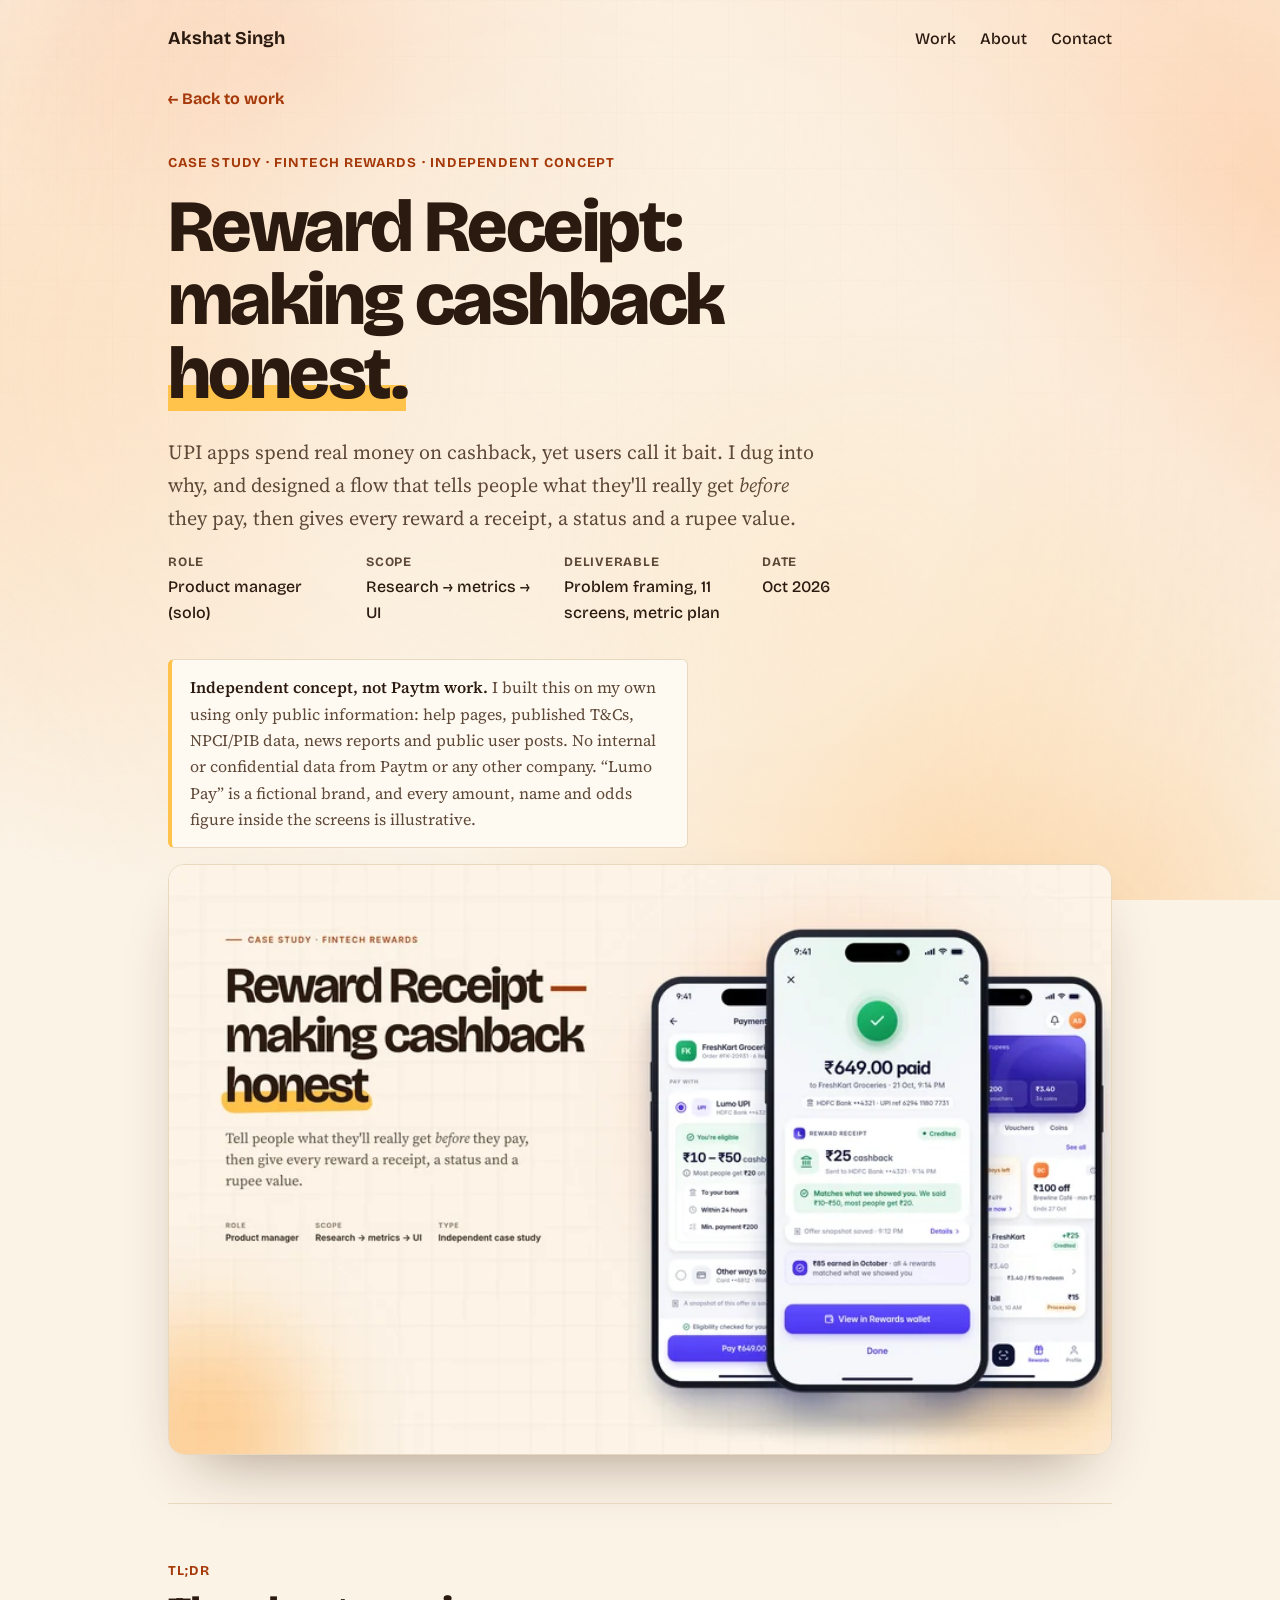
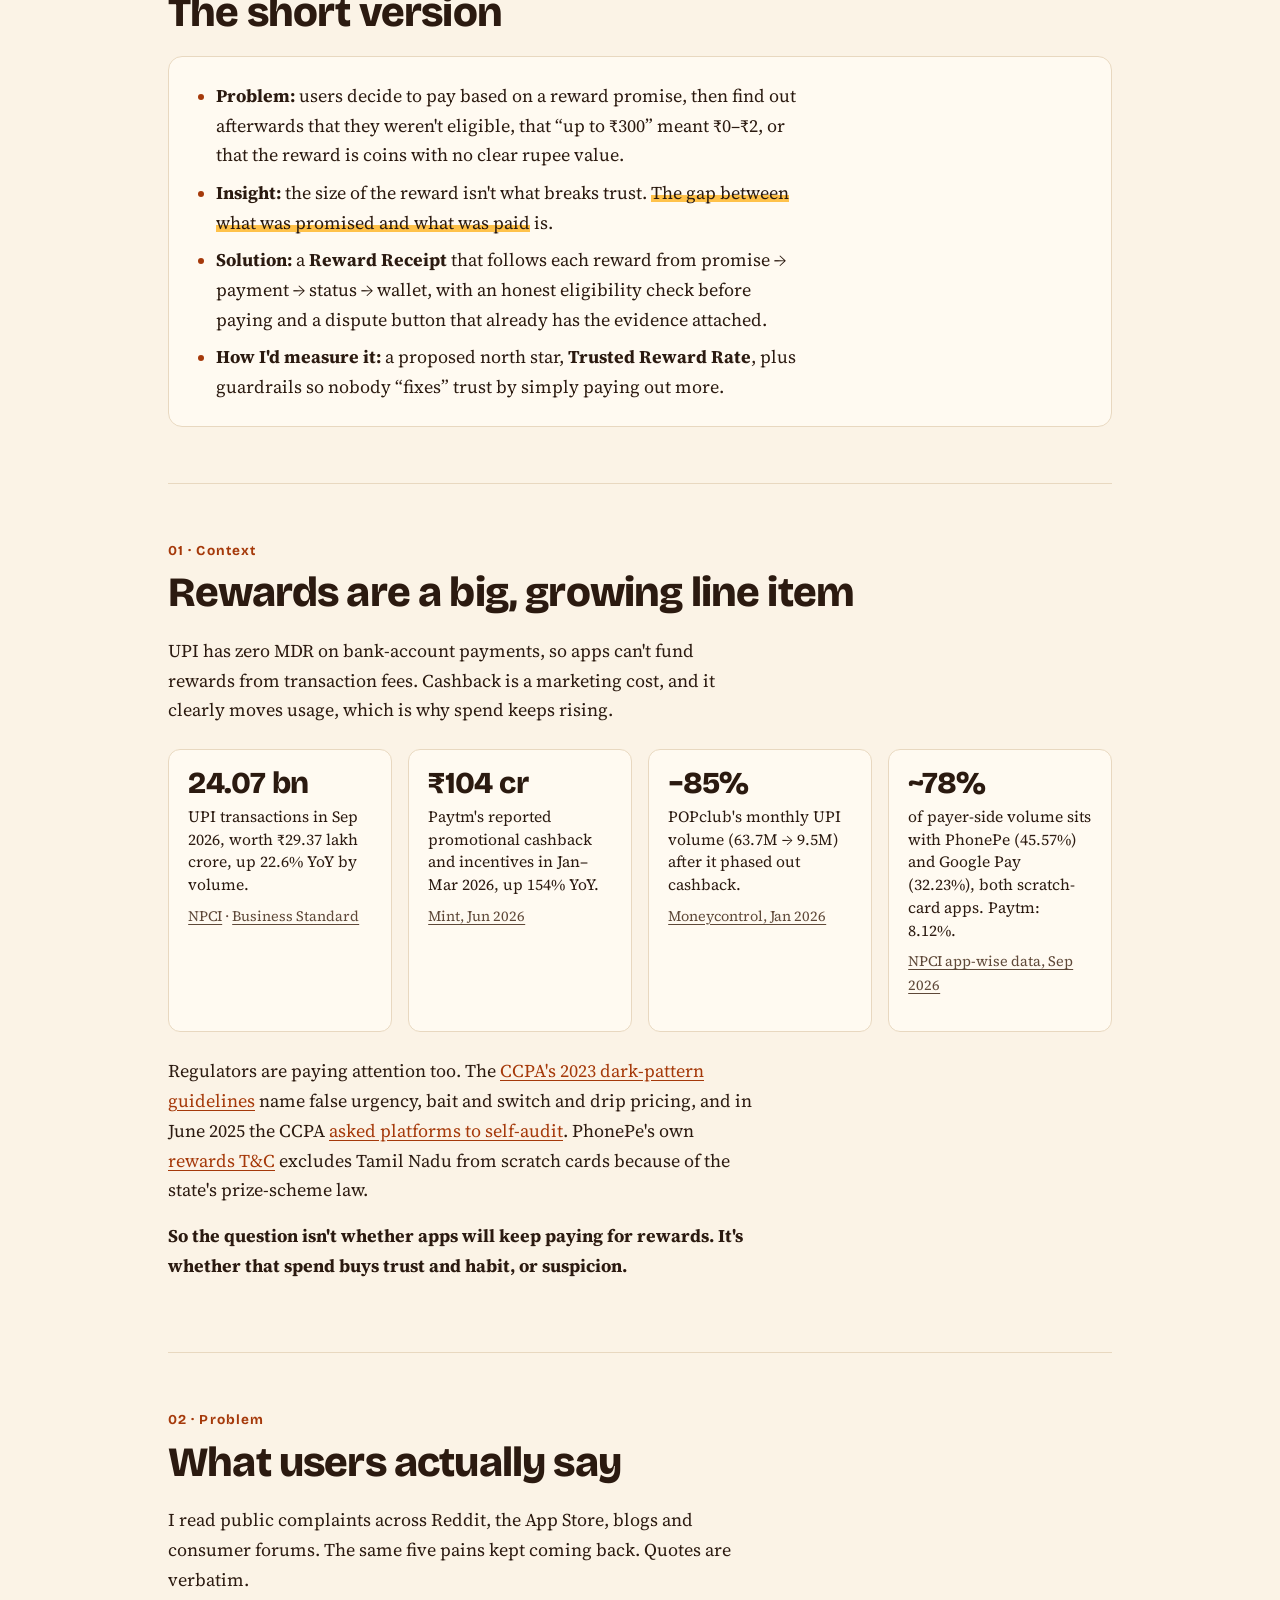
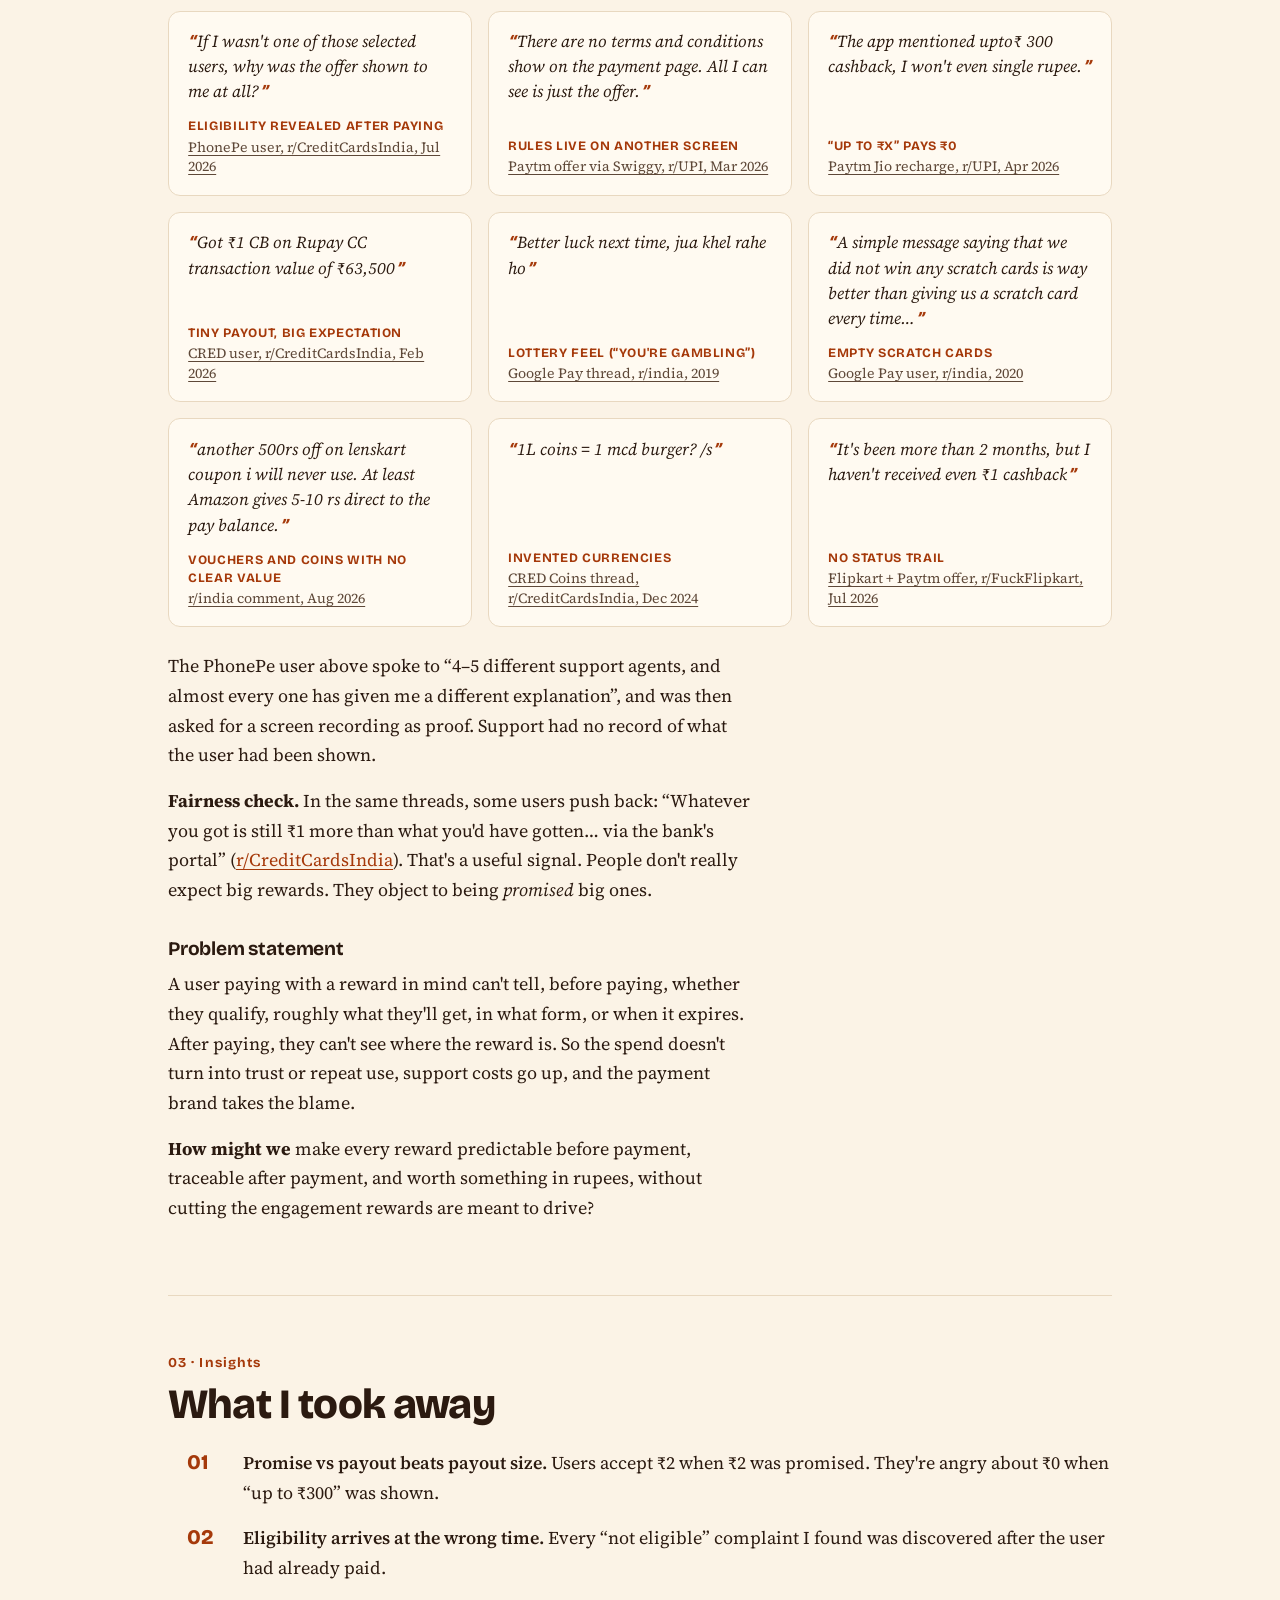
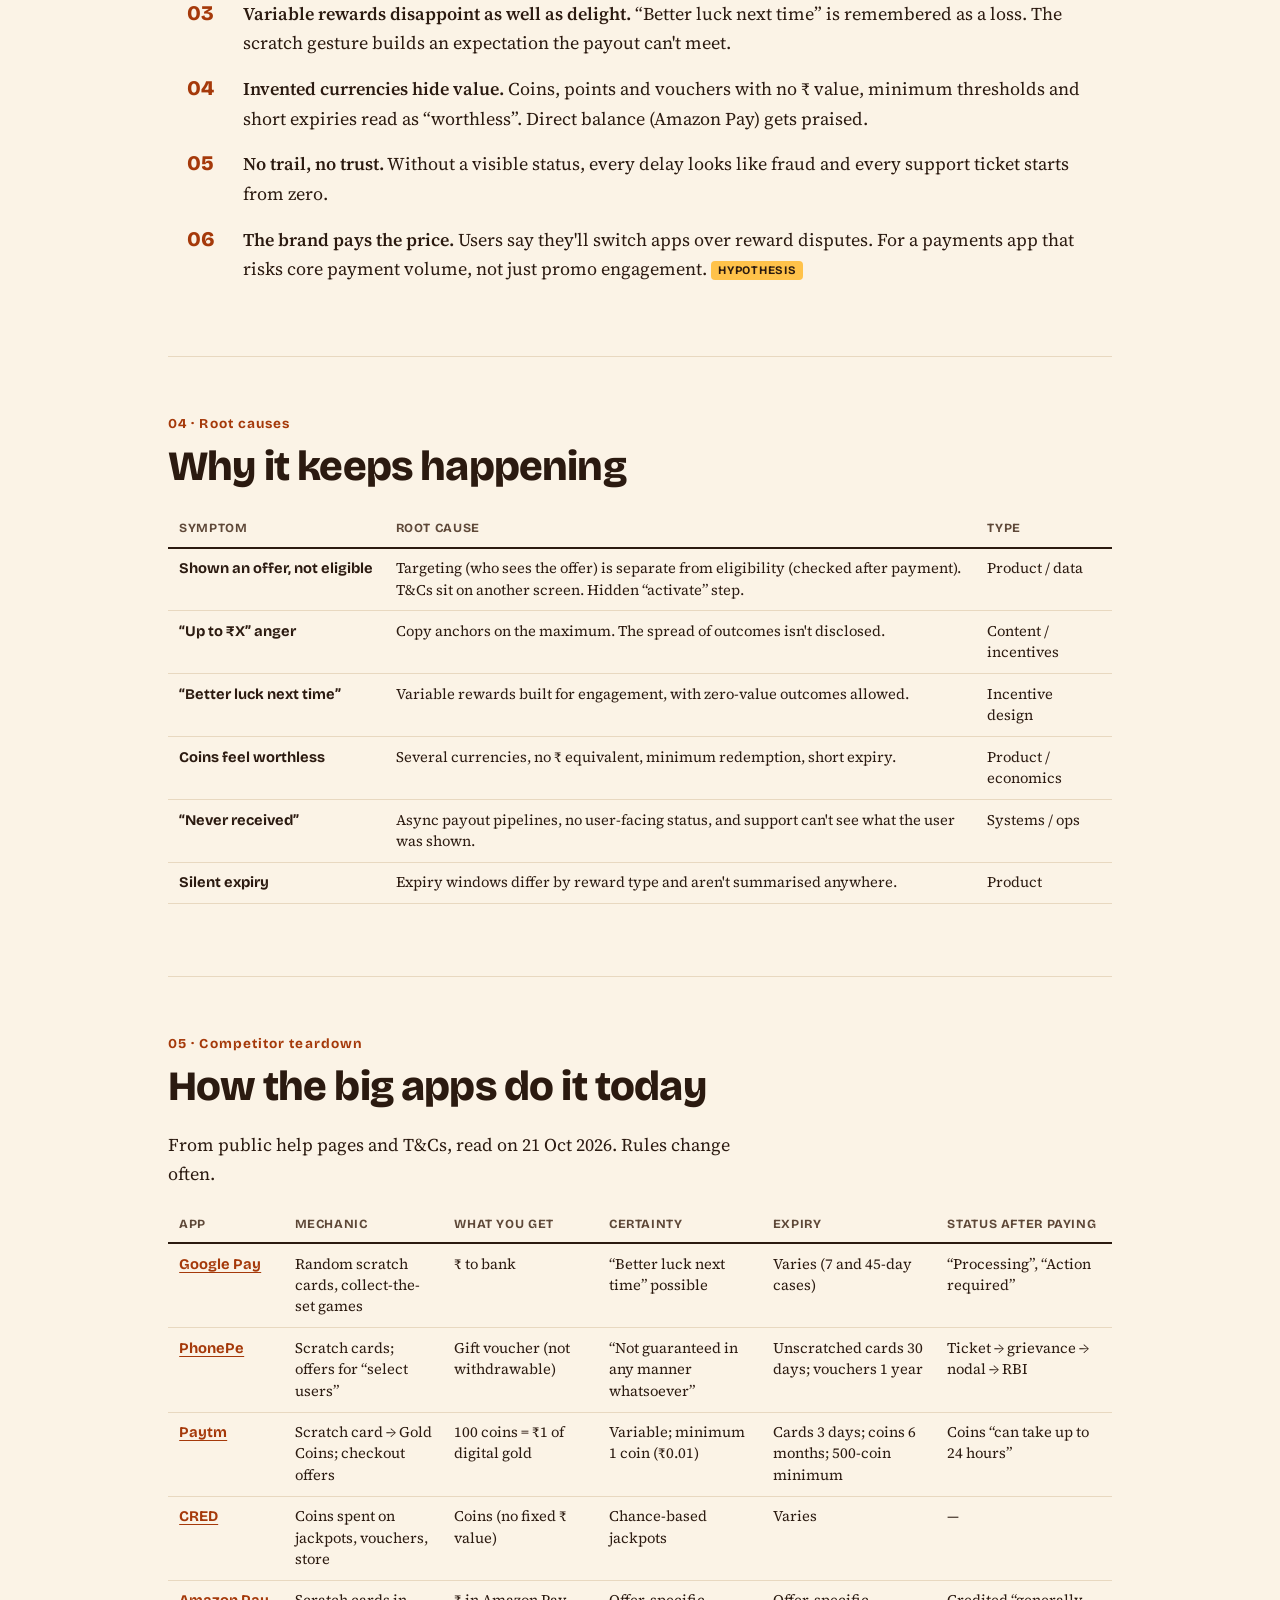
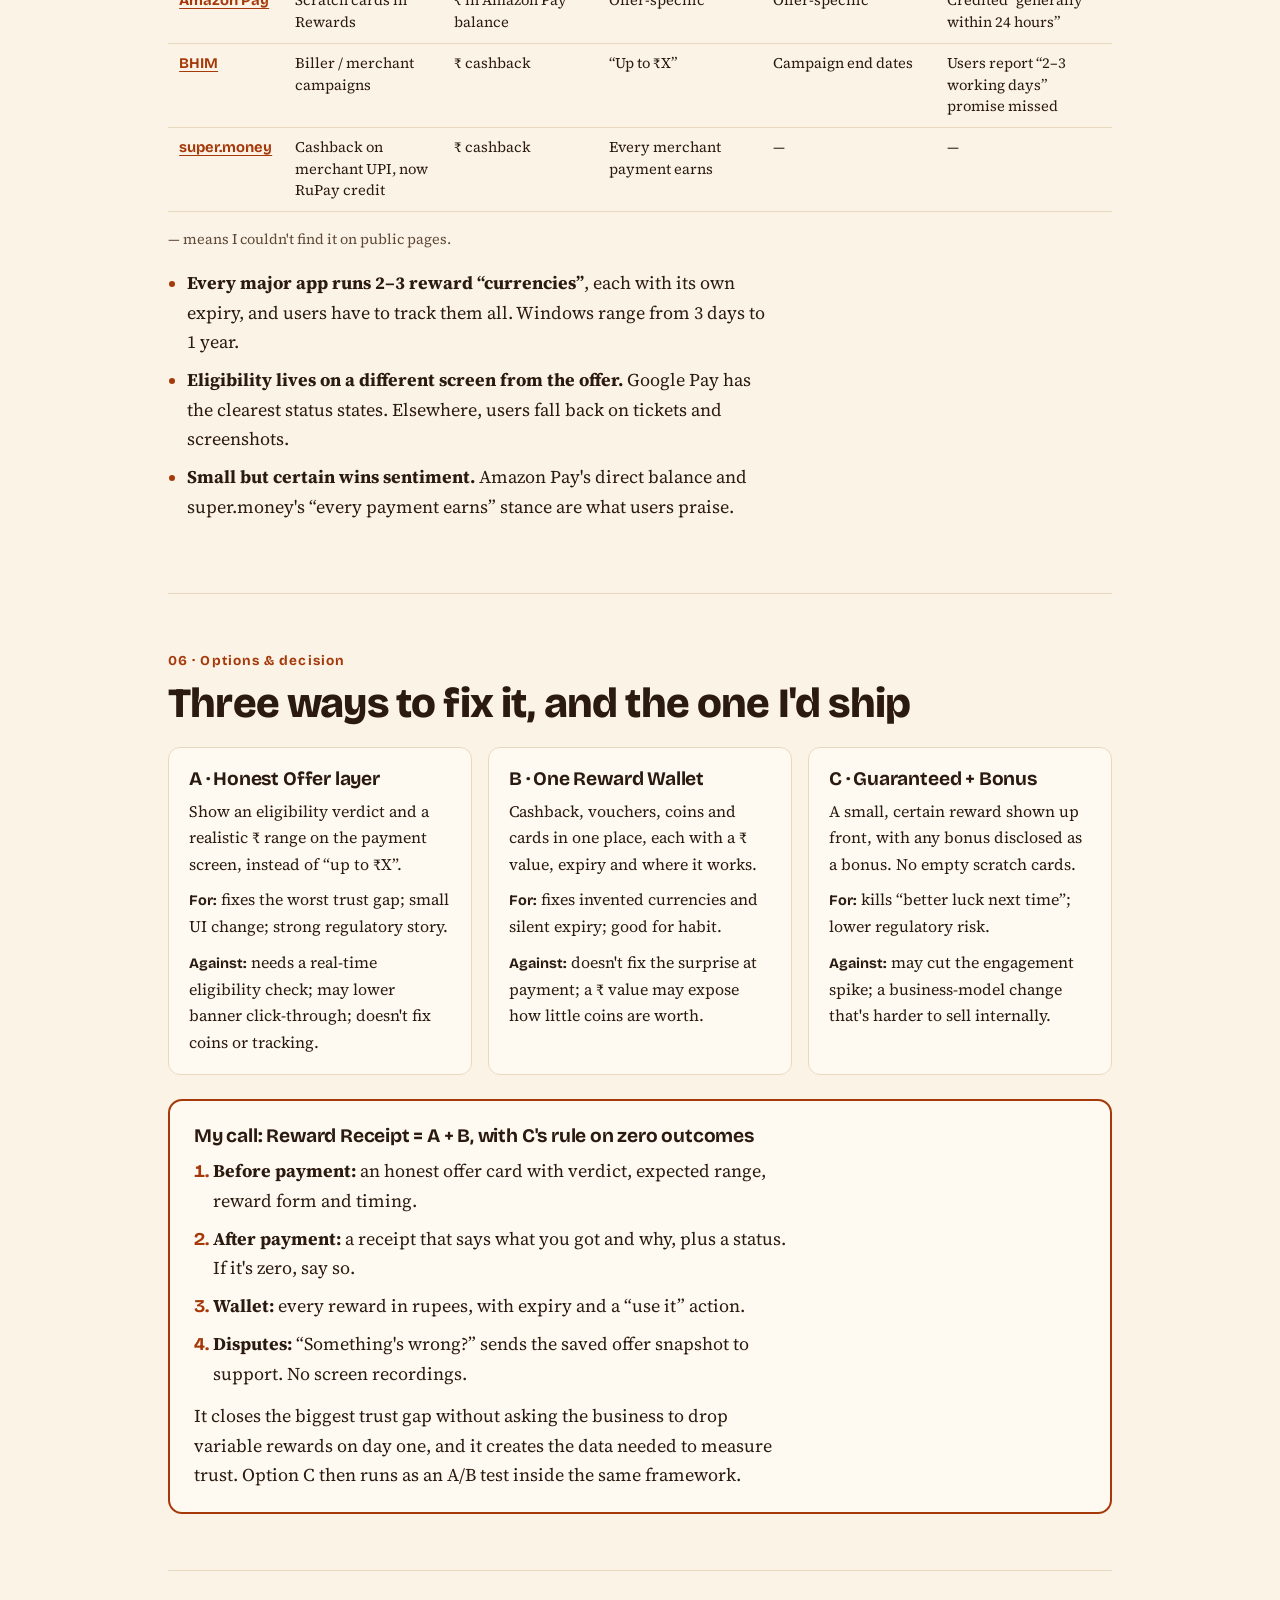
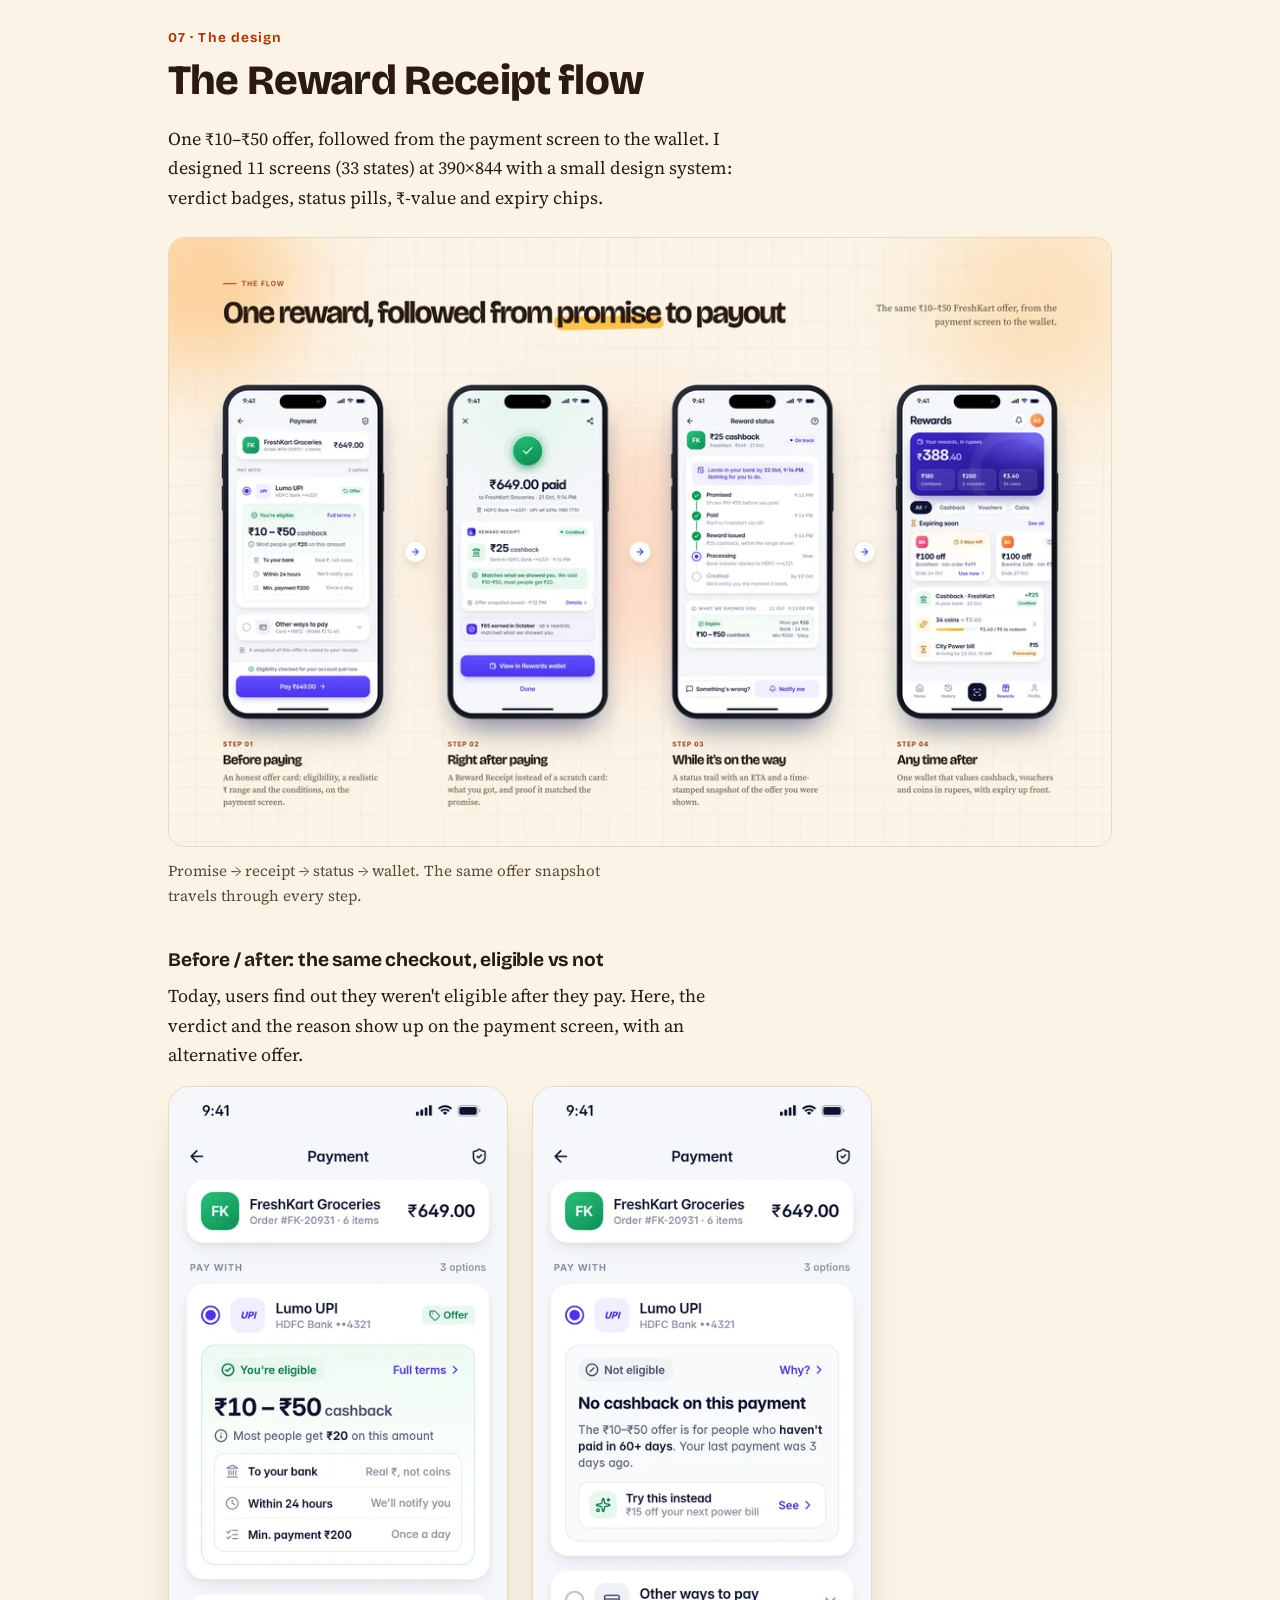
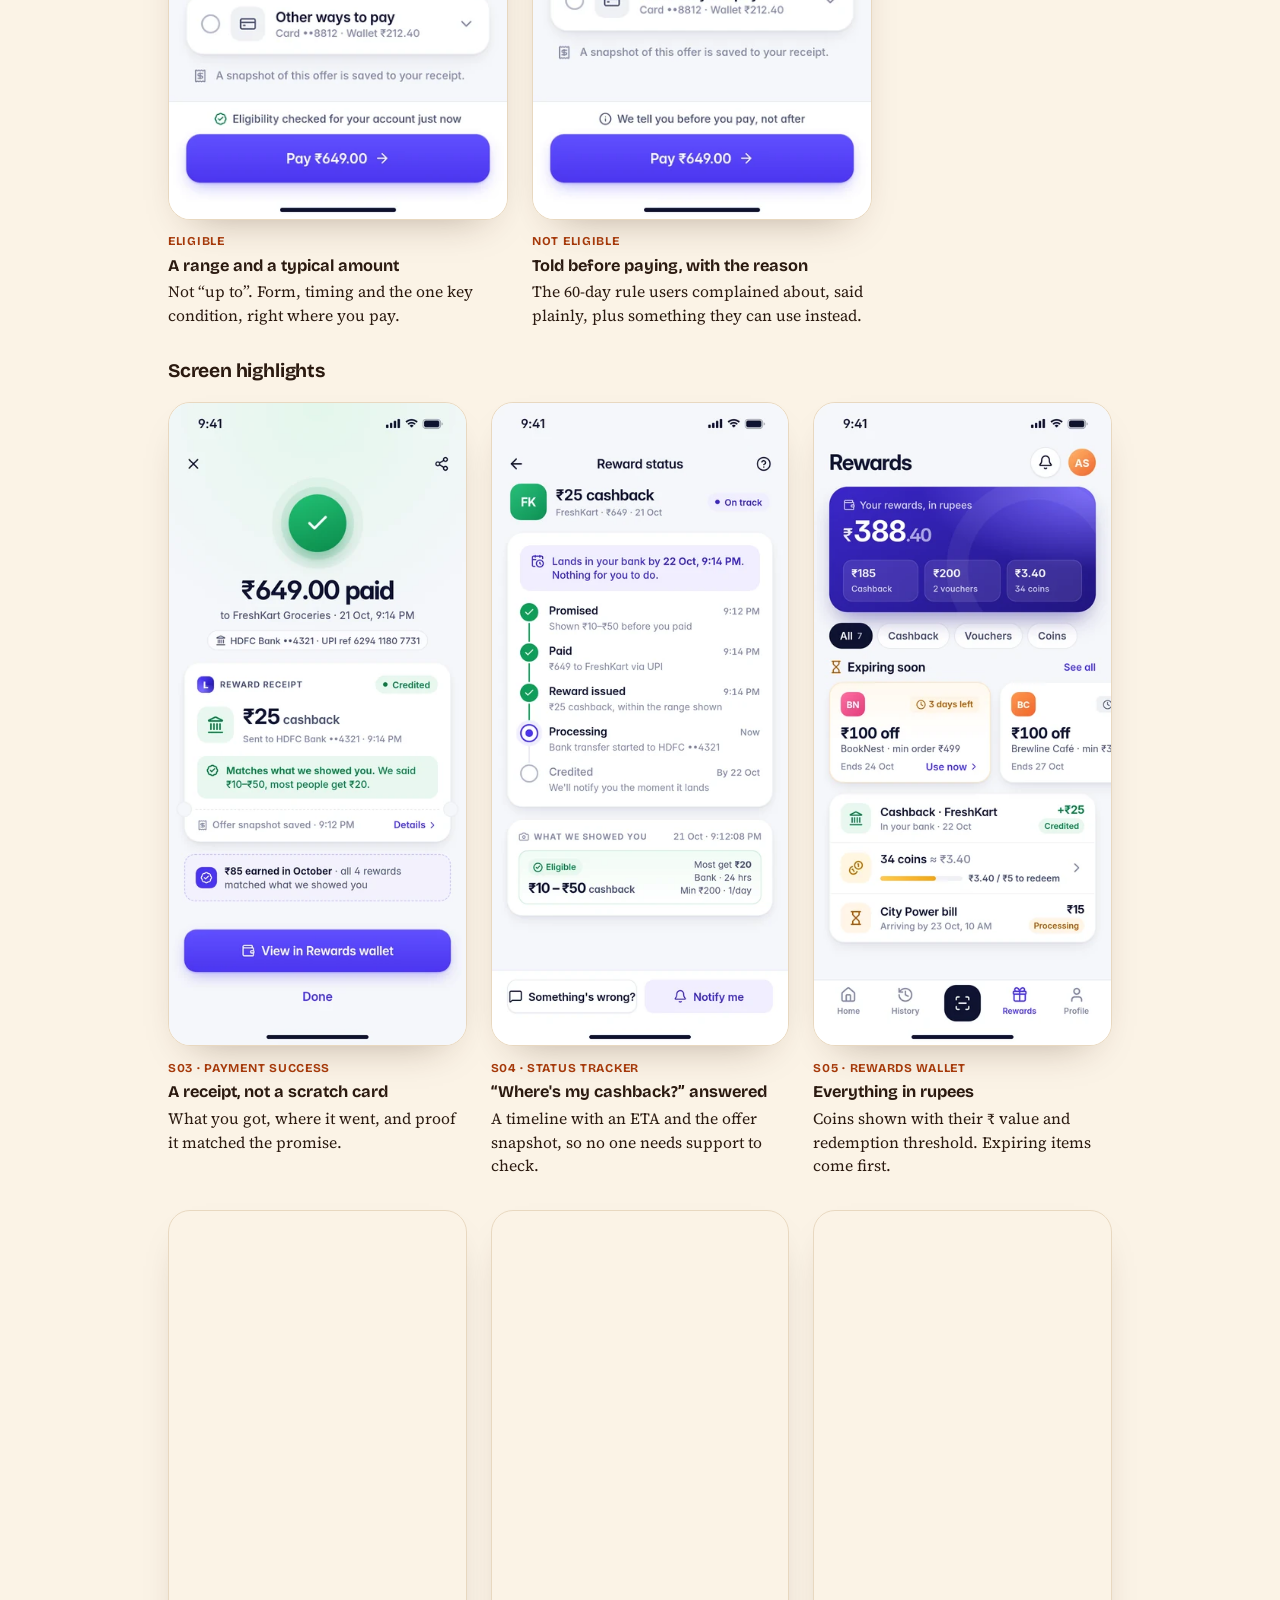
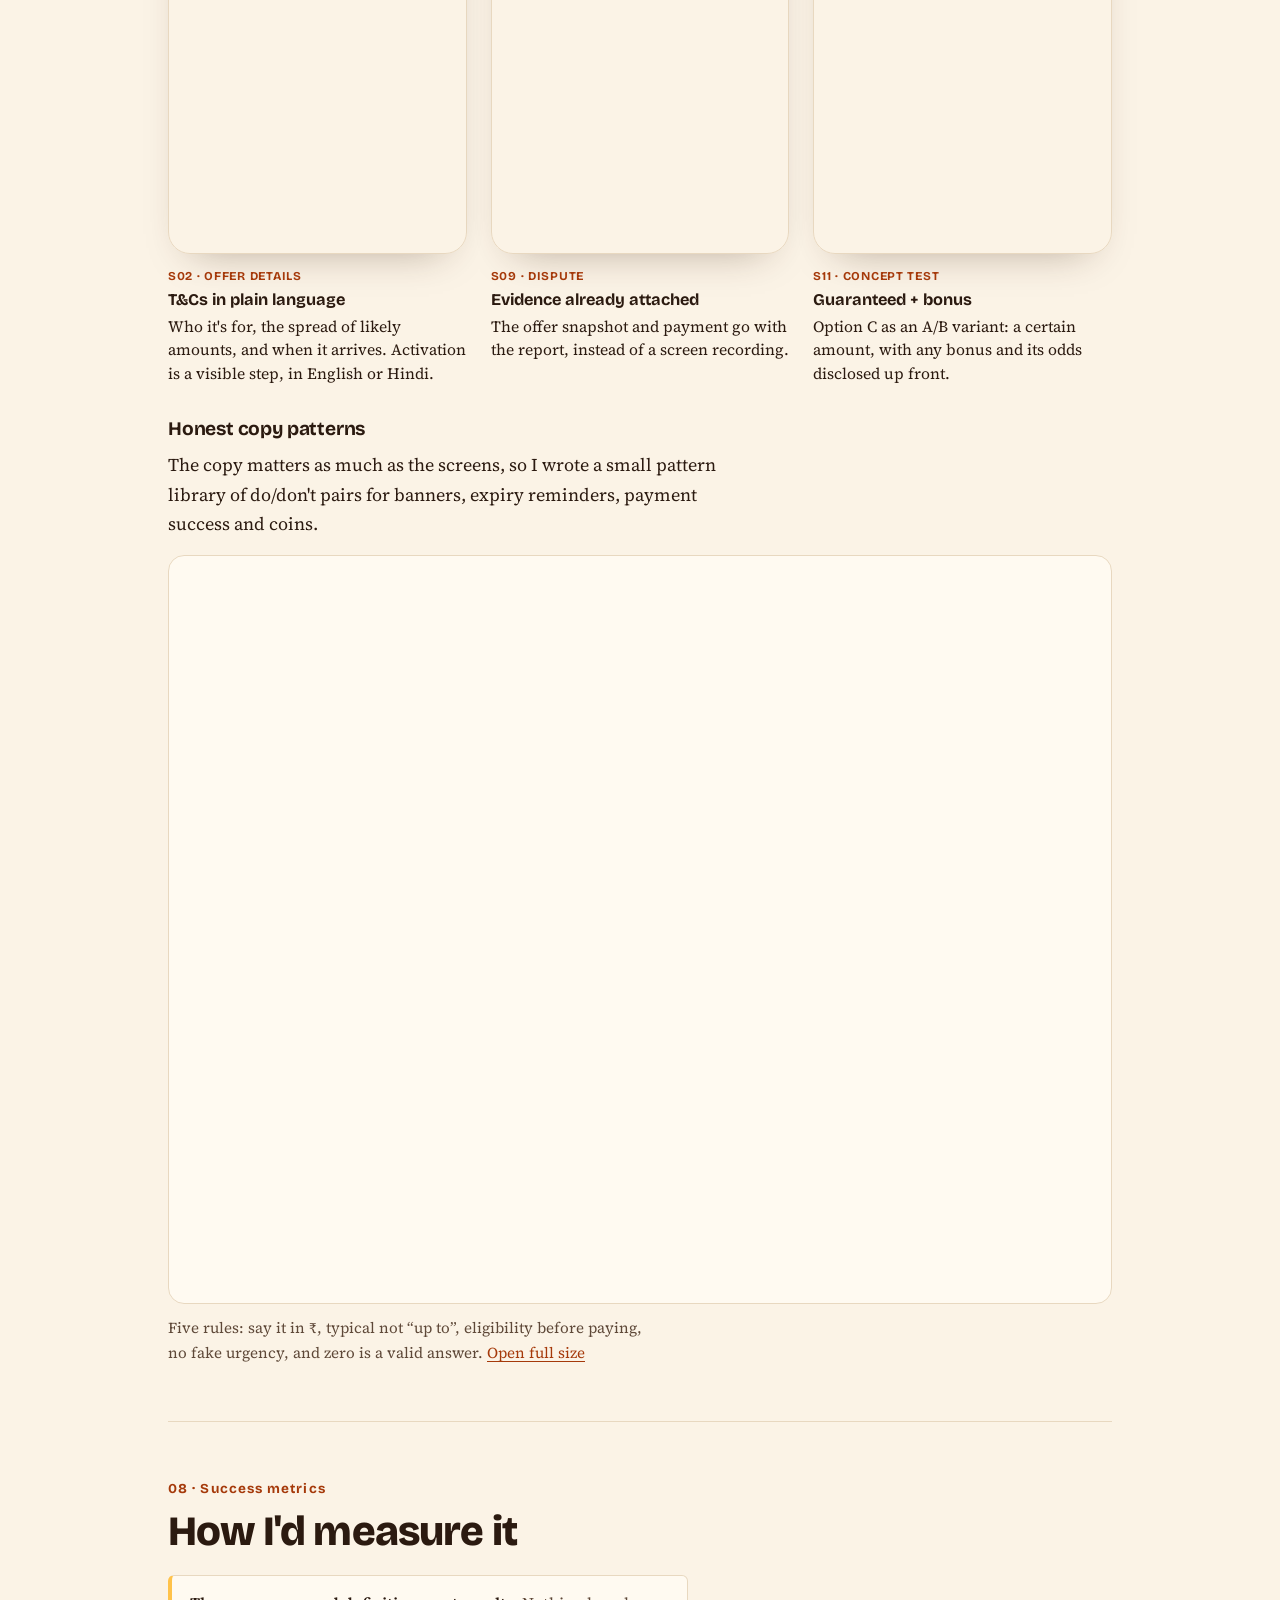
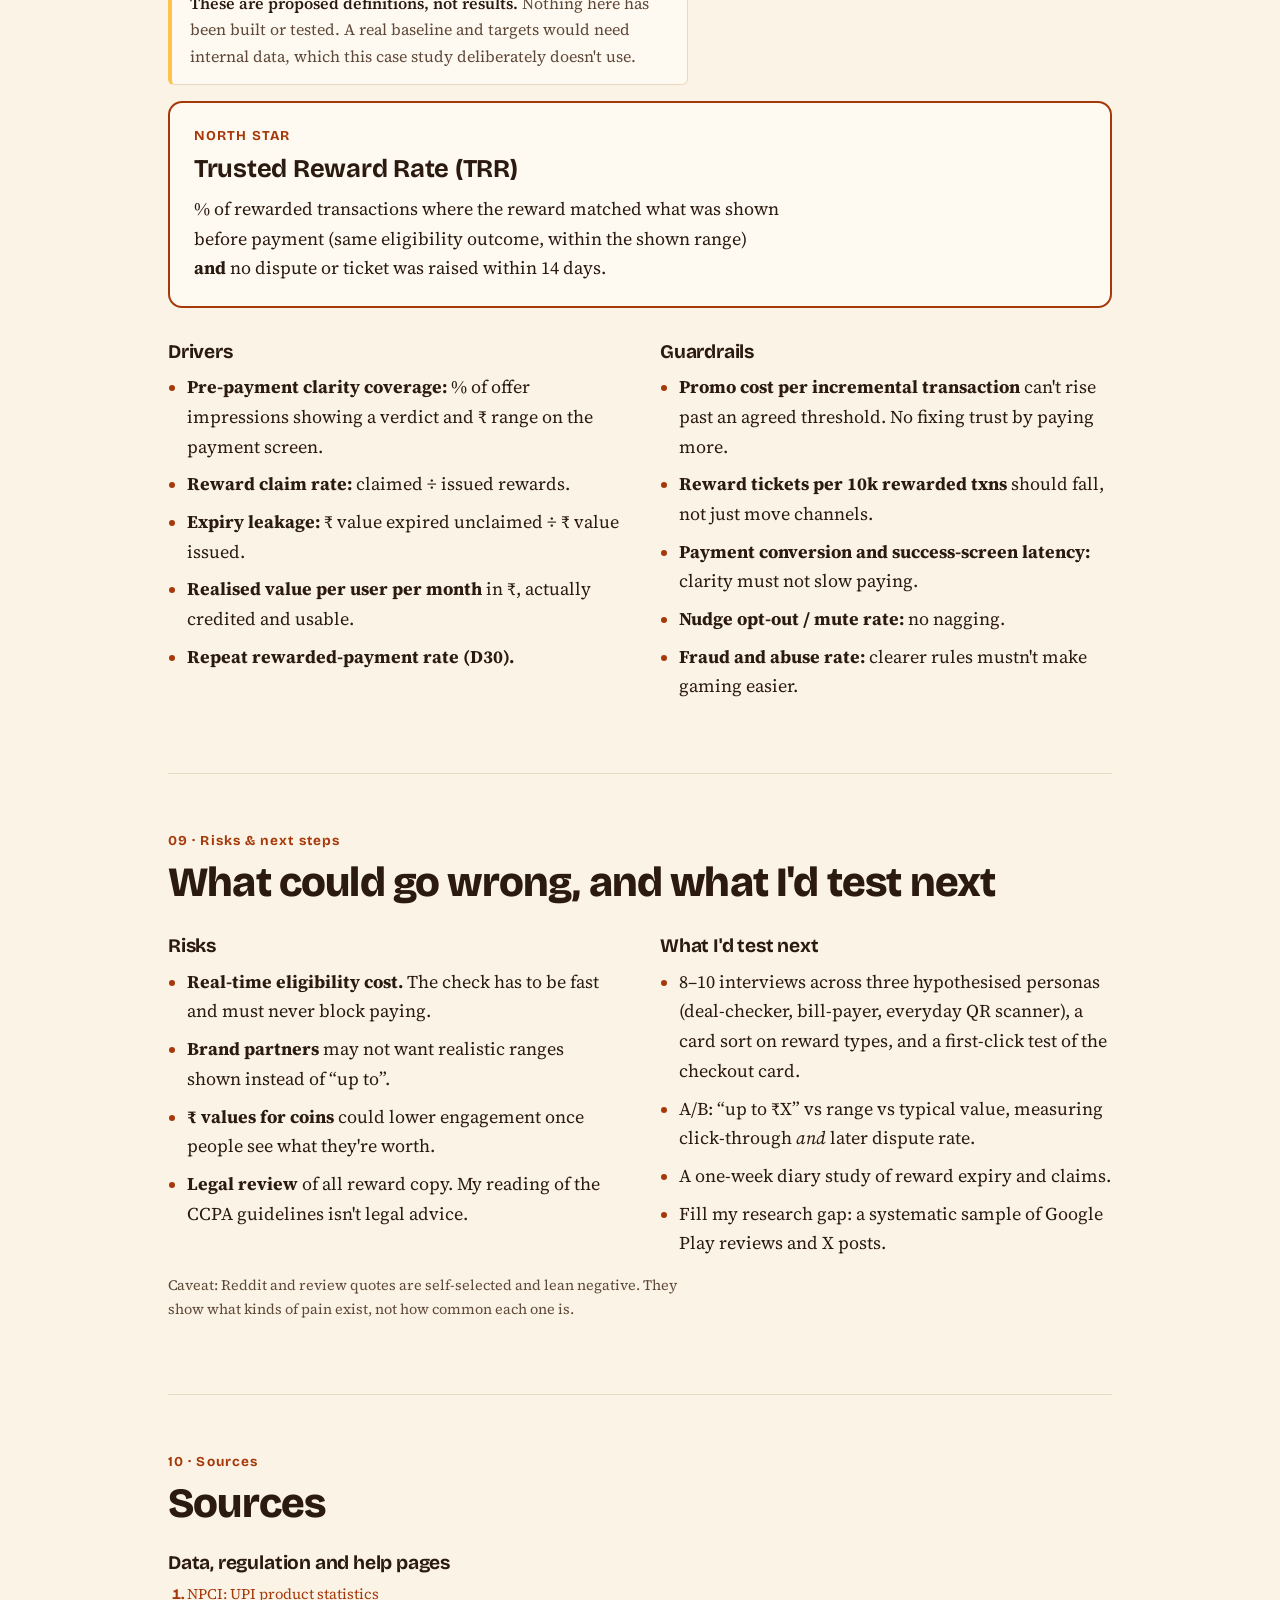
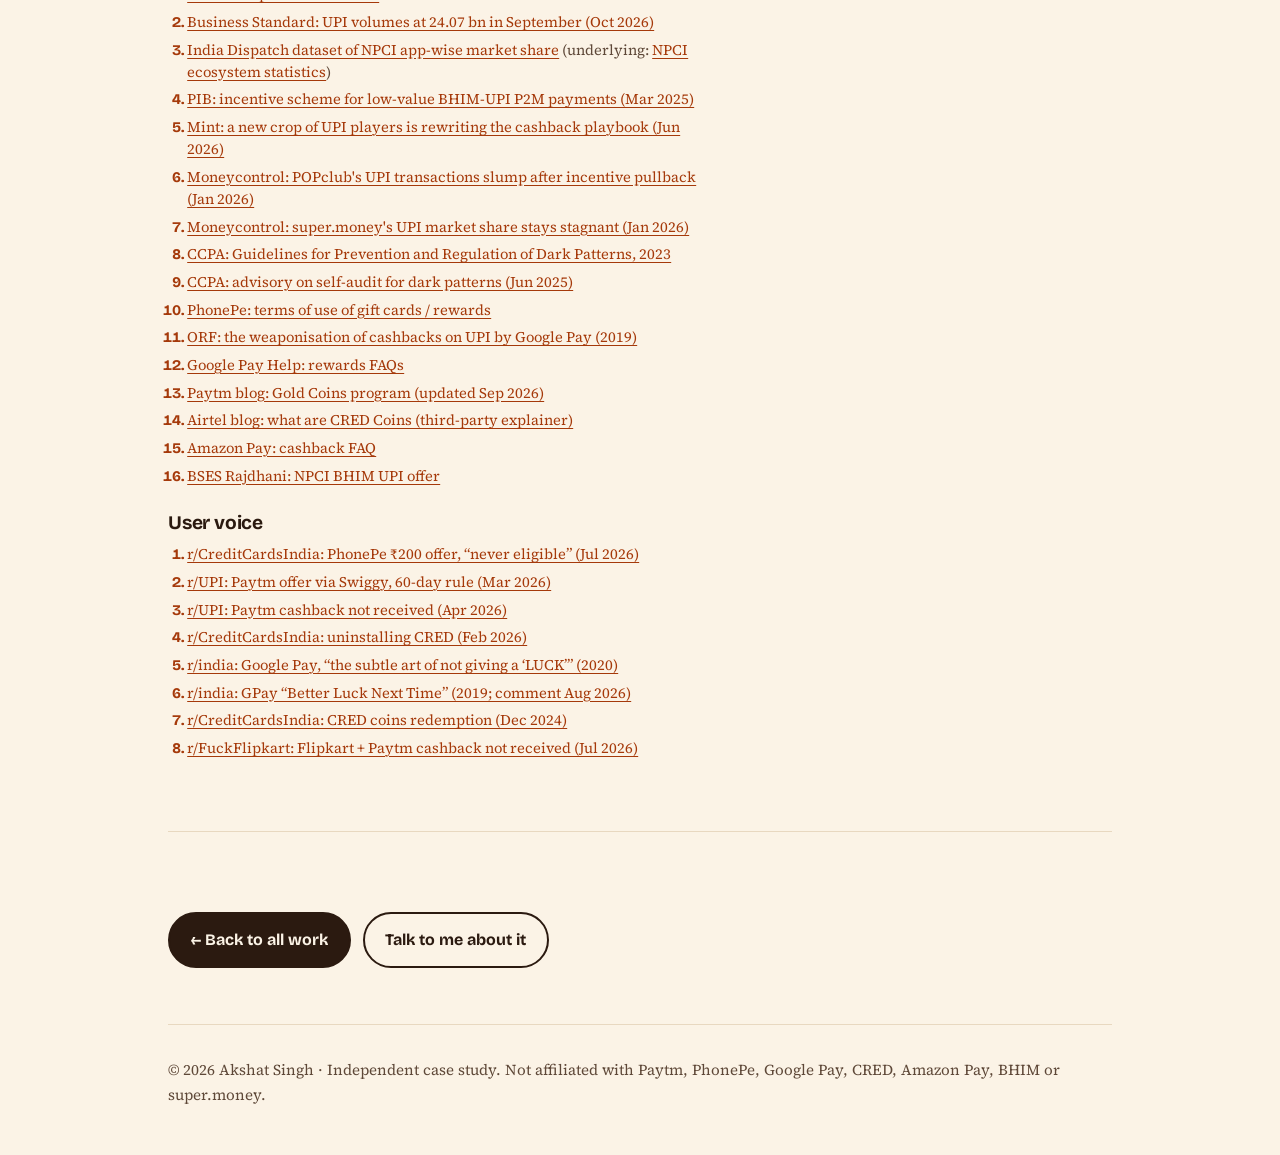
==== commit fe48e5c6: "Warm themes (cream / terra / cocoa) via ?theme=, default cream: CSS variables for the whole site, li" ====
--- a/case-studies/rewards-clarity/index.html
+++ b/case-studies/rewards-clarity/index.html
@@ -3,7 +3,7 @@
 <head>
 <meta charset="utf-8">
 <meta name="viewport" content="width=device-width, initial-scale=1">
-<script>(function(){var b=new URLSearchParams(location.search).get("bg");if(/^[a-ce]$/.test(b))document.documentElement.setAttribute("data-bg",b)})()</script>
+<script>(function(){var d=document.documentElement,u=new URLSearchParams(location.search),b=u.get("bg"),q=u.get("theme"),T=["cream","terra","cocoa"],t;if(/^[a-ce]$/.test(b))d.setAttribute("data-bg",b);try{if(T.indexOf(q)>-1)sessionStorage.setItem("theme",q);t=sessionStorage.getItem("theme")}catch(e){}if(T.indexOf(q)>-1)t=q;if(T.indexOf(t)<0)t="cream";d.setAttribute("data-warm",t);if(q)d.setAttribute("data-preview","")})()</script>
 <title>Reward Receipt: making cashback honest | Akshat Singh</title>
 <meta name="description" content="Independent product case study: why cashback and scratch-card rewards in Indian UPI apps feel like bait, and a Reward Receipt flow that shows the real reward before you pay.">
 <meta property="og:title" content="Reward Receipt: making cashback honest | Akshat Singh">
@@ -48,7 +48,7 @@
       </dl>
       <p class="cs-note"><strong>Independent concept, not Paytm work.</strong> I built this on my own using only public information: help pages, published T&amp;Cs, NPCI/PIB data, news reports and public user posts. No internal or confidential data from Paytm or any other company. “Lumo Pay” is a fictional brand, and every amount, name and odds figure inside the screens is illustrative.</p>
       <figure class="cs-fig cs-cover">
-        <img src="../../assets/img/rewards-clarity/cover-1600.webp" srcset="../../assets/img/rewards-clarity/cover-800.webp 800w, ../../assets/img/rewards-clarity/cover-1600.webp 1600w, ../../assets/img/rewards-clarity/cover-2400.webp 2400w, ../../assets/img/rewards-clarity/cover-3200.webp 3200w" sizes="(max-width: 62rem) calc(100vw - 3rem), 59rem" width="1600" height="1000" fetchpriority="high" alt="Three phone screens from the Reward Receipt concept: a checkout offer card saying 'You're eligible, ₹10–₹50 cashback, most people get ₹20', a payment success screen with a reward receipt showing ₹25 credited and 'Matches what we showed you', and a rewards wallet in rupees.">
+        <img src="../../assets/img/rewards-clarity/cover-cream-1600.webp" srcset="../../assets/img/rewards-clarity/cover-cream-800.webp 800w, ../../assets/img/rewards-clarity/cover-cream-1600.webp 1600w, ../../assets/img/rewards-clarity/cover-cream-2400.webp 2400w, ../../assets/img/rewards-clarity/cover-cream-3200.webp 3200w" sizes="(max-width: 62rem) calc(100vw - 3rem), 59rem" width="1600" height="1000" fetchpriority="high" alt="Three phone screens from the Reward Receipt concept: a checkout offer card saying 'You're eligible, ₹10–₹50 cashback, most people get ₹20', a payment success screen with a reward receipt showing ₹25 credited and 'Matches what we showed you', and a rewards wallet in rupees.">
       </figure>
     </div>
 
@@ -225,7 +225,7 @@
       <h2 id="flow-h">The Reward Receipt flow</h2>
       <p>One ₹10–₹50 offer, followed from the payment screen to the wallet. I designed 11 screens (33 states) at 390×844 with a small design system: verdict badges, status pills, ₹-value and expiry chips.</p>
       <figure class="cs-fig cs-flow">
-        <img src="../../assets/img/rewards-clarity/flow-1920.webp" srcset="../../assets/img/rewards-clarity/flow-960.webp 960w, ../../assets/img/rewards-clarity/flow-1920.webp 1920w, ../../assets/img/rewards-clarity/flow-2880.webp 2880w" sizes="(max-width: 62rem) 100vw, 59rem" width="1920" height="1240" loading="lazy" decoding="async" alt="Flow overview in four steps. Step 1, before paying: an offer card shows eligibility and a ₹10–₹50 range. Step 2, right after paying: a reward receipt shows ₹25 credited and that it matched the promise. Step 3, while it's on the way: a status timeline from promised to credited with a saved offer snapshot. Step 4, any time after: a wallet that values cashback, vouchers and coins in rupees.">
+        <img src="../../assets/img/rewards-clarity/flow-cream-1920.webp" srcset="../../assets/img/rewards-clarity/flow-cream-960.webp 960w, ../../assets/img/rewards-clarity/flow-cream-1920.webp 1920w, ../../assets/img/rewards-clarity/flow-cream-2880.webp 2880w" sizes="(max-width: 62rem) 100vw, 59rem" width="1920" height="1240" loading="lazy" decoding="async" alt="Flow overview in four steps. Step 1, before paying: an offer card shows eligibility and a ₹10–₹50 range. Step 2, right after paying: a reward receipt shows ₹25 credited and that it matched the promise. Step 3, while it's on the way: a status timeline from promised to credited with a saved offer snapshot. Step 4, any time after: a wallet that values cashback, vouchers and coins in rupees.">
         <figcaption>Promise → receipt → status → wallet. The same offer snapshot travels through every step.</figcaption>
       </figure>
 
@@ -382,5 +382,6 @@
 
   <footer>© 2026 Akshat Singh · Independent case study. Not affiliated with Paytm, PhonePe, Google Pay, CRED, Amazon Pay, BHIM or super.money.</footer>
 </div>
+<script src="../../assets/js/theme.js" defer></script>
 </body>
 </html>
--- a/assets/css/site.css
+++ b/assets/css/site.css
@@ -27,7 +27,7 @@
 .btns{display:flex;flex-wrap:wrap;gap:.75rem}
 .btn{font-family:var(--display);font-weight:700;font-size:1rem;padding:.8rem 1.3rem;border-radius:999px;text-decoration:none;border:2px solid var(--ink);color:var(--ink)}
 .btn.fill{background:var(--ink);color:var(--paper)}
-.btn:hover{background:var(--accent);border-color:var(--accent);color:#fff}
+.btn:hover{background:var(--accent);border-color:var(--accent);color:var(--on-accent,#fff)}
 
 
 
@@ -54,7 +54,7 @@
 .case dl{margin:0;display:grid;grid-template-columns:7rem minmax(0,1fr);gap:.9rem 1.25rem}
 .case dt{font-family:var(--display);font-weight:700;font-size:.95rem;color:var(--accent)}
 .case dd{margin:0;max-width:60ch}
-.todo{background:var(--mark);color:#101B33;padding:0 .35em;border-radius:3px;font-size:.95em}
+.todo{background:var(--mark);color:var(--on-mark,#101B33);padding:0 .35em;border-radius:3px;font-size:.95em}
 
 .skills{display:grid;grid-template-columns:repeat(auto-fit,minmax(15rem,1fr));gap:1.5rem 2.5rem}
 .skills h3{font-family:var(--display);font-size:1.1rem;margin:0 0 .4rem}
@@ -95,7 +95,7 @@
 .cs-fig{margin:0}
 .cs-fig img{display:block;width:100%;height:auto;border-radius:16px;border:1px solid var(--line);background:var(--card)}
 .cs-fig figcaption{font-size:.95rem;color:var(--muted);margin-top:.7rem;max-width:60ch}
-.cs-cover img{box-shadow:0 30px 60px -30px rgba(16,27,51,.35)}
+.cs-cover img{box-shadow:0 30px 60px -30px rgb(var(--sh,16 27 51) / .35)}
 
 .cs section h2{margin-bottom:1.25rem}
 .cs-num{display:block;font-family:var(--display);font-weight:700;font-size:.85rem;letter-spacing:.08em;color:var(--accent);margin:0 0 .5rem}
@@ -107,7 +107,7 @@
 .cs li::marker{color:var(--accent);font-family:var(--display);font-weight:700}
 .cs .hl{background:linear-gradient(transparent 60%,var(--mark) 60% 90%,transparent 90%);color:inherit}
 @media (prefers-color-scheme:dark){:root:not([data-theme="light"]) .cs .hl{background:linear-gradient(transparent 84%,var(--mark) 84% 96%,transparent 96%)}}
-.cs-tag{font-family:var(--display);font-weight:700;font-size:.72rem;letter-spacing:.06em;text-transform:uppercase;padding:.15rem .45rem;border-radius:4px;background:var(--mark);color:#101B33;vertical-align:.1em;white-space:nowrap}
+.cs-tag{font-family:var(--display);font-weight:700;font-size:.72rem;letter-spacing:.06em;text-transform:uppercase;padding:.15rem .45rem;border-radius:4px;background:var(--mark);color:var(--on-mark,#101B33);vertical-align:.1em;white-space:nowrap}
 .cs-src{font-size:.9rem;color:var(--muted)}
 .cs-src a{color:var(--muted)}
 .cs-src a:hover{color:var(--accent)}
@@ -156,7 +156,7 @@
 .cs-flow{margin:1.5rem 0 2.5rem}
 .cs-screens{display:grid;grid-template-columns:repeat(3,minmax(0,1fr));gap:2rem 1.5rem;margin:1.25rem 0 2rem}
 .cs-screen{margin:0}
-.cs-screen img{display:block;width:100%;height:auto;border-radius:22px;border:1px solid var(--line);box-shadow:0 18px 40px -24px rgba(16,27,51,.4)}
+.cs-screen img{display:block;width:100%;height:auto;border-radius:22px;border:1px solid var(--line);box-shadow:0 18px 40px -24px rgb(var(--sh,16 27 51) / .4)}
 .cs-screen figcaption{margin-top:.8rem;font-size:.98rem;line-height:1.5}
 .cs-screen figcaption b{display:block;font-family:var(--display);font-weight:700;font-size:1.02rem;margin-bottom:.15rem}
 .cs-screen figcaption small{display:block;font-family:var(--display);font-weight:700;font-size:.75rem;letter-spacing:.06em;text-transform:uppercase;color:var(--accent);margin-bottom:.2rem}
@@ -200,38 +200,14 @@
 .cs-screens-4{grid-template-columns:repeat(4,minmax(0,1fr));gap:2rem 1.25rem}
 @media (max-width:860px){.cs-screens-4{grid-template-columns:repeat(2,minmax(0,1fr))}}
 
-/* ---------- Homepage: case study gallery (CSS marquee) ---------- */
+/* ---------- Homepage: phone-tour intro text ---------- */
 .gallery-sub{color:var(--muted);max-width:40rem;margin:-.5rem 0 1.75rem}
-.marquee{position:relative;overflow:hidden;margin:0 calc(50% - 50vw);padding:.5rem 0 1rem;
-  -webkit-mask-image:linear-gradient(90deg,transparent 0,#000 9%,#000 91%,transparent 100%);
-  mask-image:linear-gradient(90deg,transparent 0,#000 9%,#000 91%,transparent 100%)}
-.marquee:focus-visible{outline:3px solid var(--accent);outline-offset:-3px}
-.mq-track{list-style:none;margin:0;padding:0;display:flex;width:max-content;animation:mq-scroll 70s linear infinite}
-.marquee:hover .mq-track,.marquee:focus-within .mq-track{animation-play-state:paused}
-@keyframes mq-scroll{to{transform:translate3d(-50%,0,0)}}
-.mq-item{flex:none;width:11.5rem;margin-right:1.5rem}
-.mq-item a{display:block;text-decoration:none;color:var(--ink)}
-.mq-item img{display:block;width:100%;height:auto;border-radius:20px;border:1px solid var(--line);background:var(--card);box-shadow:0 18px 36px -24px rgba(16,27,51,.45);transition:transform .25s ease,box-shadow .25s ease}
-.mq-item a:hover img,.mq-item a:focus-visible img{transform:translateY(-4px);box-shadow:0 24px 40px -22px rgba(16,27,51,.5)}
-.mq-item a:focus-visible{outline:none}
-.mq-item a:focus-visible img{outline:3px solid var(--accent);outline-offset:3px}
-.mq-tag{display:inline-flex;align-items:center;gap:.4rem;margin-top:.7rem;font-family:var(--display);font-weight:700;font-size:.78rem;letter-spacing:.04em;text-transform:uppercase;color:var(--muted)}
-.mq-tag::before{content:"";width:.55rem;height:.55rem;border-radius:50%;background:var(--accent)}
-.mq-tag.rc::before{background:var(--mark)}
-.mq-tag.ai::before{background:#22C38E;box-shadow:0 0 0 3px rgba(34,195,142,.25)}
-@media (max-width:720px){.mq-item{width:9rem;margin-right:1rem}.mq-item img{border-radius:16px}}
-@media (prefers-reduced-motion:reduce){
-  .mq-track{animation:none}
-  .marquee{overflow-x:auto;scroll-snap-type:x mandatory;-webkit-overflow-scrolling:touch;padding-left:max(1.5rem,calc(50vw - 31rem + 1.5rem))}
-  .mq-item{scroll-snap-align:start}
-  .mq-item[aria-hidden="true"]{display:none}
-}
 
 /* ---------- Live AI demo: pill, homepage thumbnail, case-study callout ---------- */
-.live-pill{display:inline-flex;align-items:center;gap:.4rem;font-family:var(--display);font-weight:700;font-size:.72rem;letter-spacing:.06em;text-transform:uppercase;color:#fff;background:linear-gradient(135deg,#4B3CF0,#2B1FB8);padding:.2rem .6rem .2rem .5rem;border-radius:999px;vertical-align:.1em;margin-right:.35rem;white-space:nowrap}
+.live-pill{display:inline-flex;align-items:center;gap:.4rem;font-family:var(--display);font-weight:700;font-size:.72rem;letter-spacing:.06em;text-transform:uppercase;color:#fff;background:linear-gradient(135deg,var(--pill1,#4B3CF0),var(--pill2,#2B1FB8));padding:.2rem .6rem .2rem .5rem;border-radius:999px;vertical-align:.1em;margin-right:.35rem;white-space:nowrap}
 .live-pill::before{content:"";width:.45rem;height:.45rem;border-radius:50%;background:#7CF0C8;box-shadow:0 0 0 3px rgba(124,240,200,.3)}
 .case-thumb{display:block;margin-top:1rem}
-.case-thumb img{display:block;width:100%;height:auto;border-radius:12px;border:1px solid var(--line);background:var(--card);box-shadow:0 18px 36px -24px rgba(16,27,51,.45);transition:transform .25s ease}
+.case-thumb img{display:block;width:100%;height:auto;border-radius:12px;border:1px solid var(--line);background:var(--card);box-shadow:0 18px 36px -24px rgb(var(--sh,16 27 51) / .45);transition:transform .25s ease}
 .case-thumb:hover img{transform:translateY(-3px)}
 @media (max-width:720px){.case-thumb{max-width:26rem}}
 .cs-followup{display:grid;grid-template-columns:minmax(0,1fr) minmax(0,1.1fr);gap:1.5rem 2rem;align-items:center;border:2px solid var(--accent);border-radius:16px;padding:1.5rem;background:var(--card)}
@@ -272,7 +248,7 @@
 :root[data-bg="b"] .hero h1 span,:root[data-bg="b"] .cs-hero h1 span{background:linear-gradient(transparent 84%,var(--mark) 84% 94%,transparent 94%)}
 :root[data-bg="b"] .cs .hl{background:linear-gradient(transparent 86%,rgba(255,216,74,.85) 86% 98%,transparent 98%)}
 :root[data-bg="b"] .btn:hover{color:#0A0F1E}
-:root[data-bg="b"] .cs-fig img,:root[data-bg="b"] .mq-item img,:root[data-bg="b"] .case-thumb img,:root[data-bg="b"] .cs-screen img{box-shadow:0 18px 40px -20px rgba(0,0,0,.6)}
+:root[data-bg="b"] .cs-fig img,:root[data-bg="b"] .case-thumb img,:root[data-bg="b"] .cs-screen img{box-shadow:0 18px 40px -20px rgba(0,0,0,.6)}
 
 /* ---------- C · Mesh ---------- */
 :root[data-bg="c"]{--paper:#F3F1FA;--ink:#0F1730;--muted:#3B4560;--line:#D3D0E8;--accent:#2B3FE0;--mark:#FFD84A;--card:#FBFAFF;
@@ -320,13 +296,13 @@
 .pt-dots i::after{content:"";position:absolute;inset:0;background:var(--accent);transform:scaleX(var(--f,0));transform-origin:left}
 .pt-step .case-more{margin:0}
 .pt-static{list-style:none;margin:1rem 0 0;padding:0;display:grid;grid-template-columns:repeat(auto-fill,minmax(7.5rem,1fr));gap:.75rem}
-.pt-static img{display:block;width:100%;height:auto;border-radius:16px;box-shadow:0 10px 24px -14px rgba(16,27,51,.45)}
+.pt-static img{display:block;width:100%;height:auto;border-radius:16px;box-shadow:0 10px 24px -14px rgb(var(--sh,16 27 51) / .45)}
 
 /* the phone: assets/img/iphone-frame.svg (vector, iPhone 15/16 Pro proportions in pt: 435x888 incl. buttons,
    body 427x888 r72, screen 393x852 r55 at 21,18). The screen sits under the frame's transparent cutout. */
 .pt-phone{position:relative;height:var(--ph);aspect-ratio:435/888;flex:none}
 .pt-phone::before{content:"";position:absolute;z-index:0;left:.92%;right:.92%;top:0;bottom:0;border-radius:16.86%/8.11%;
-  box-shadow:0 2px 3px rgba(16,27,51,.18),0 26px 40px -18px rgba(16,27,51,.42),0 60px 90px -40px rgba(16,27,51,.5)}
+  box-shadow:0 2px 3px rgb(var(--sh,16 27 51) / .18),0 26px 40px -18px rgb(var(--sh,16 27 51) / .42),0 60px 90px -40px rgb(var(--sh,16 27 51) / .5)}
 .pt-screen{position:absolute;z-index:1;left:4.71%;top:1.97%;width:90.57%;height:96.06%;border-radius:14.06%/6.5%;overflow:hidden;background:#05070c}
 .pt-frame{position:absolute;z-index:2;inset:0;width:100%;height:100%;display:block;pointer-events:none;user-select:none}
 .pt-img,.pt-gimg{position:absolute;inset:0;width:100%;height:100%;object-fit:cover;object-position:top;display:block}
@@ -362,3 +338,39 @@
   .pt-on .pt-card{top:var(--stage-h,52vh);padding:.4rem 0 1rem;opacity:.22}
   .pt-step h3{font-size:1.55rem;margin-bottom:.5rem}.pt-prob{font-size:1.02rem;line-height:1.5}.pt-fix{font-size:.92rem;line-height:1.5;margin-bottom:.75rem}
 }
+
+/* =====================================================================
+   WARM THEMES: <html data-warm="cream|terra|cocoa">, picked with ?theme= (default cream).
+   Every colour in the site comes from these variables; they override the old blue palette
+   and the OS dark-mode palette. --g1..--g5 feed the animated glow layer (assets/js/bg-fx.js).
+   ===================================================================== */
+html:root[data-warm]{--on-accent:#fff;--on-mark:#2B1A10}
+/* 1. Cream: ivory paper, peach / apricot / amber glows, deep brown ink */
+html:root[data-warm="cream"]{color-scheme:light;--paper:#FBF3E6;--ink:#2B1A10;--muted:#5E4838;--line:#E8D8C0;--accent:#A5390A;--mark:#FFC24A;--card:#FFFAF1;
+  --grid:rgba(120,70,20,.06);--o1:#FFB08A;--o2:#FFC47A;--o3:#FFA63D;--oa:.5;--sh:60 30 10;--pill1:#A5390A;--pill2:#7A2D08;
+  --g1:#FFB08A;--g2:#FFC47A;--g3:#FFA63D;--g4:#F7A98F;--g5:#FFD98A;--ga:.46}
+/* 2. Terracotta & sand: earthy, burnt-orange accent */
+html:root[data-warm="terra"]{color-scheme:light;--paper:#EBD9C1;--ink:#3A1F14;--muted:#5A3C2E;--line:#D9BFA0;--accent:#9A2D0B;--mark:#E8A33D;--card:#F7ECDD;
+  --grid:rgba(90,40,15,.06);--o1:#C8694A;--o2:#D9A877;--o3:#B5533A;--oa:.5;--sh:58 31 20;--pill1:#9A2D0B;--pill2:#6B1E08;
+  --g1:#C8694A;--g2:#D9A877;--g3:#B5533A;--g4:#D8A889;--g5:#C69A5A;--ga:.6}
+/* 3. Cocoa: espresso dark, glowing amber and rose-gold */
+html:root[data-warm="cocoa"]{color-scheme:dark;--paper:#1C120D;--ink:#F6E7D4;--muted:#CDB59B;--line:#3F2B20;--accent:#FFB366;--mark:#F2A65A;--card:#2A1A12;
+  --grid:rgba(255,200,140,.05);--o1:#FFA24D;--o2:#E3A08E;--o3:#C9703E;--oa:.3;--sh:0 0 0;--pill1:#E08A3A;--pill2:#9A4E14;--on-accent:#2B1A10;
+  --g1:#FFA24D;--g2:#E3A08E;--g3:#C9703E;--g4:#F4C27A;--g5:#B76E79;--ga:.5}
+/* highlighter marks sit behind the text: on the dark theme use a thin underline so light text stays readable */
+html:root[data-warm="cocoa"] .hero h1 span,html:root[data-warm="cocoa"] .cs-hero h1 span{background:linear-gradient(transparent 84%,var(--mark) 84% 94%,transparent 94%)}
+html:root[data-warm="cocoa"] .cs .hl{background:linear-gradient(transparent 86%,var(--mark) 86% 98%,transparent 98%)}
+html:root[data-warm="cocoa"] .cs-fig img,html:root[data-warm="cocoa"] .cs-screen img,html:root[data-warm="cocoa"] .case-thumb img{box-shadow:0 18px 40px -20px rgba(0,0,0,.6)}
+html:root[data-warm] .cs-cover img{box-shadow:0 30px 60px -30px rgb(var(--sh) / .45)}
+html:root[data-warm] .pt-phone::before{box-shadow:0 2px 3px rgb(var(--sh) / .22),0 26px 40px -18px rgb(var(--sh) / .5),0 60px 90px -40px rgb(var(--sh) / .6)}
+/* the living glow layer replaces the CSS orbs once it is running (orbs stay as the no-JS fallback) */
+html.has-fx .orb{display:none}
+html:root[data-warm] .bg::after{content:"";position:absolute;inset:0;pointer-events:none;
+  background:radial-gradient(ellipse min(46rem,92vw) 85% at 50% 45%,color-mix(in srgb,var(--paper) 66%,transparent) 45%,transparent 92%)}
+/* warm links/selection */
+html:root[data-warm] ::selection{background:var(--mark);color:var(--on-mark)}
+/* theme switcher (only shown while previewing with ?theme=) */
+.theme-sw{position:fixed;left:50%;bottom:max(.9rem,env(safe-area-inset-bottom));transform:translateX(-50%);z-index:50;display:flex;gap:.25rem;padding:.3rem;border-radius:999px;background:var(--card);border:1px solid var(--line);box-shadow:0 10px 30px -12px rgb(var(--sh,16 27 51) / .45);font-family:var(--display);font-weight:700;font-size:.8rem}
+.theme-sw a{padding:.4rem .8rem;border-radius:999px;text-decoration:none;color:var(--ink)}
+.theme-sw a[aria-current="true"]{background:var(--ink);color:var(--paper)}
+.theme-sw a:hover:not([aria-current]){background:var(--line)}
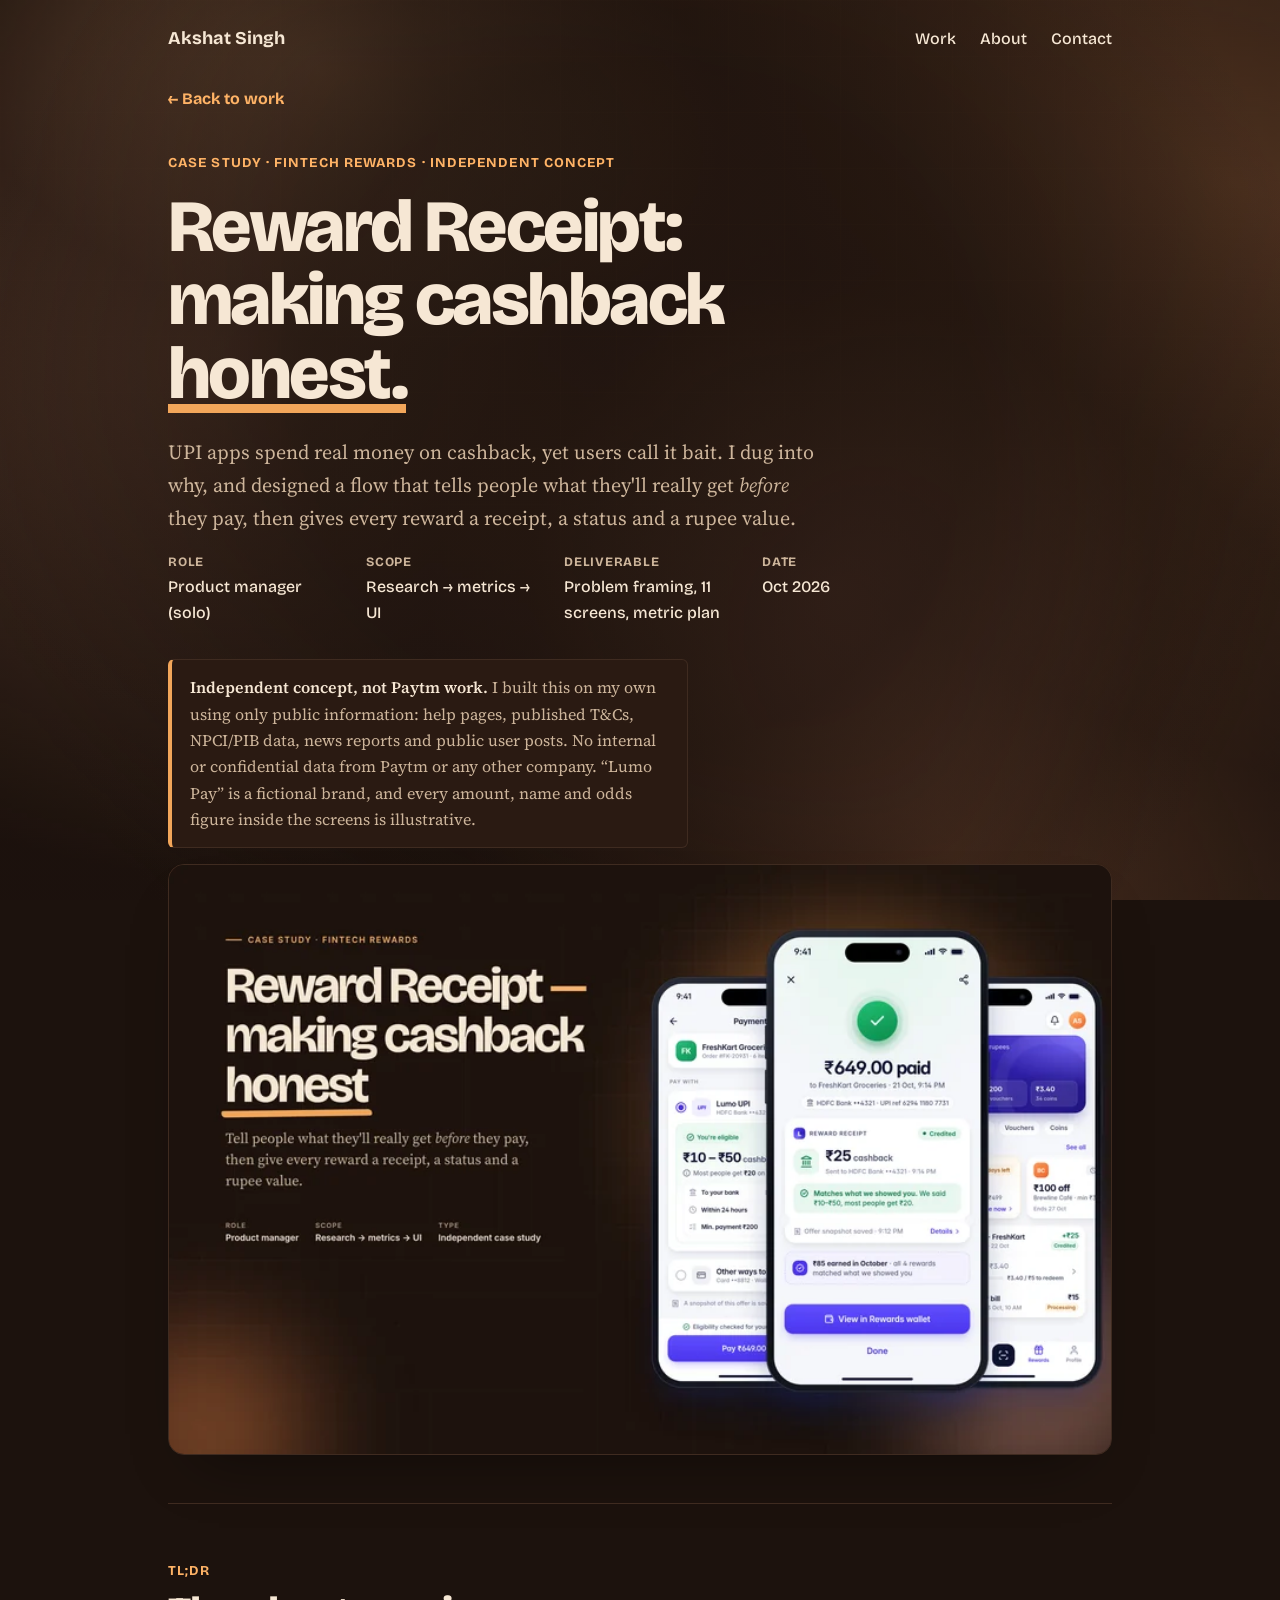
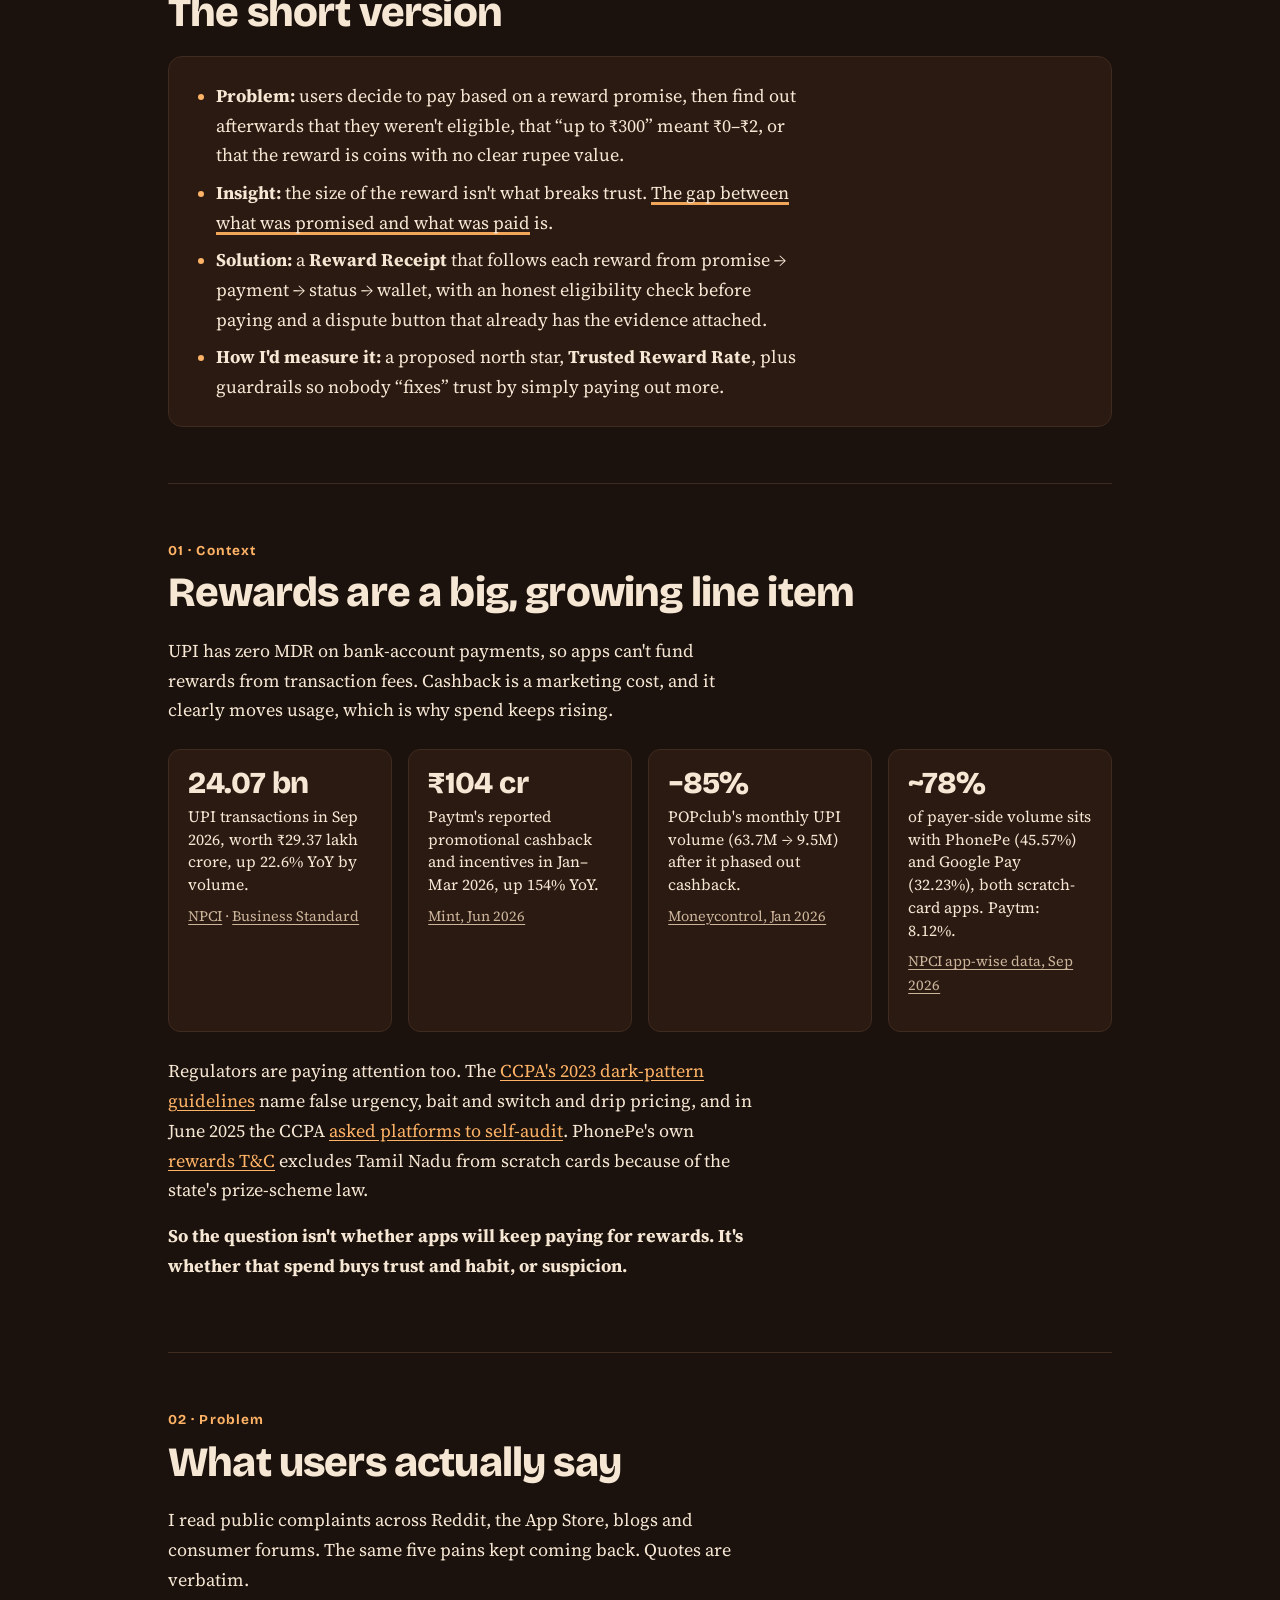
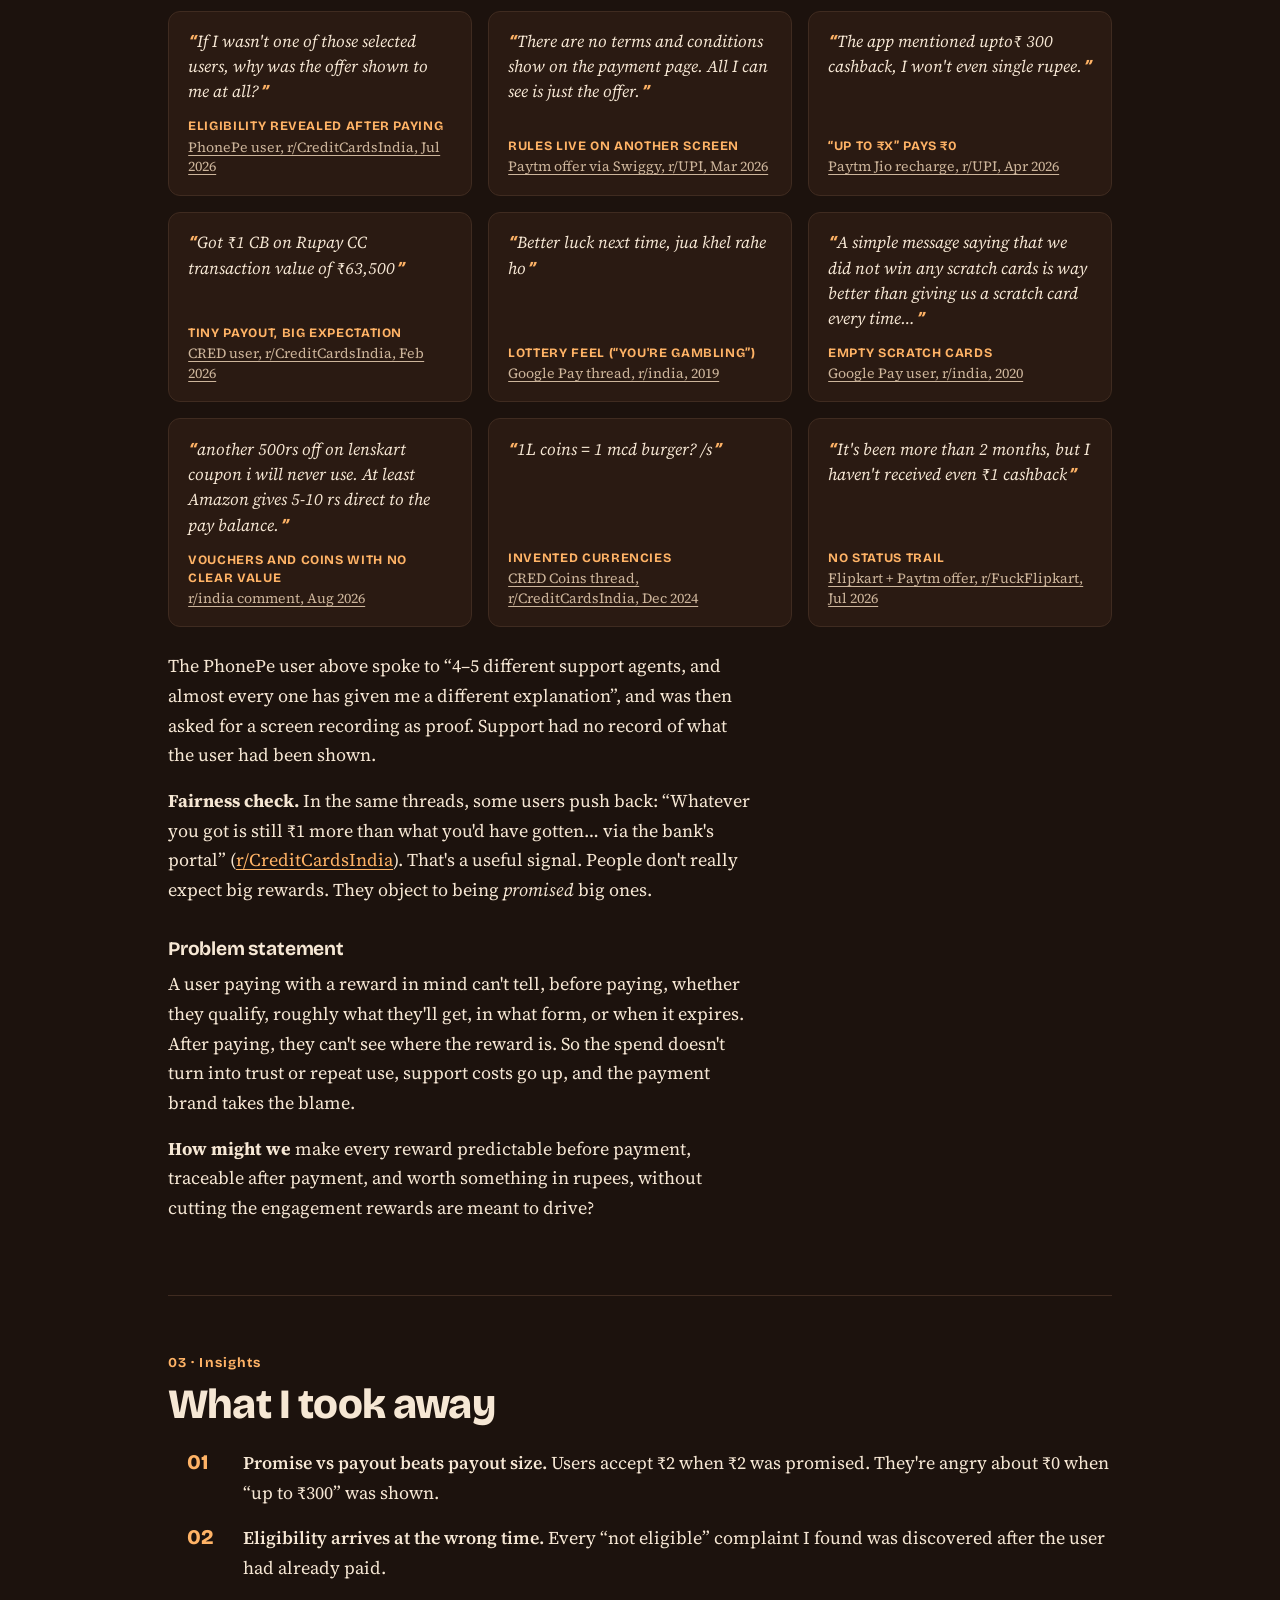
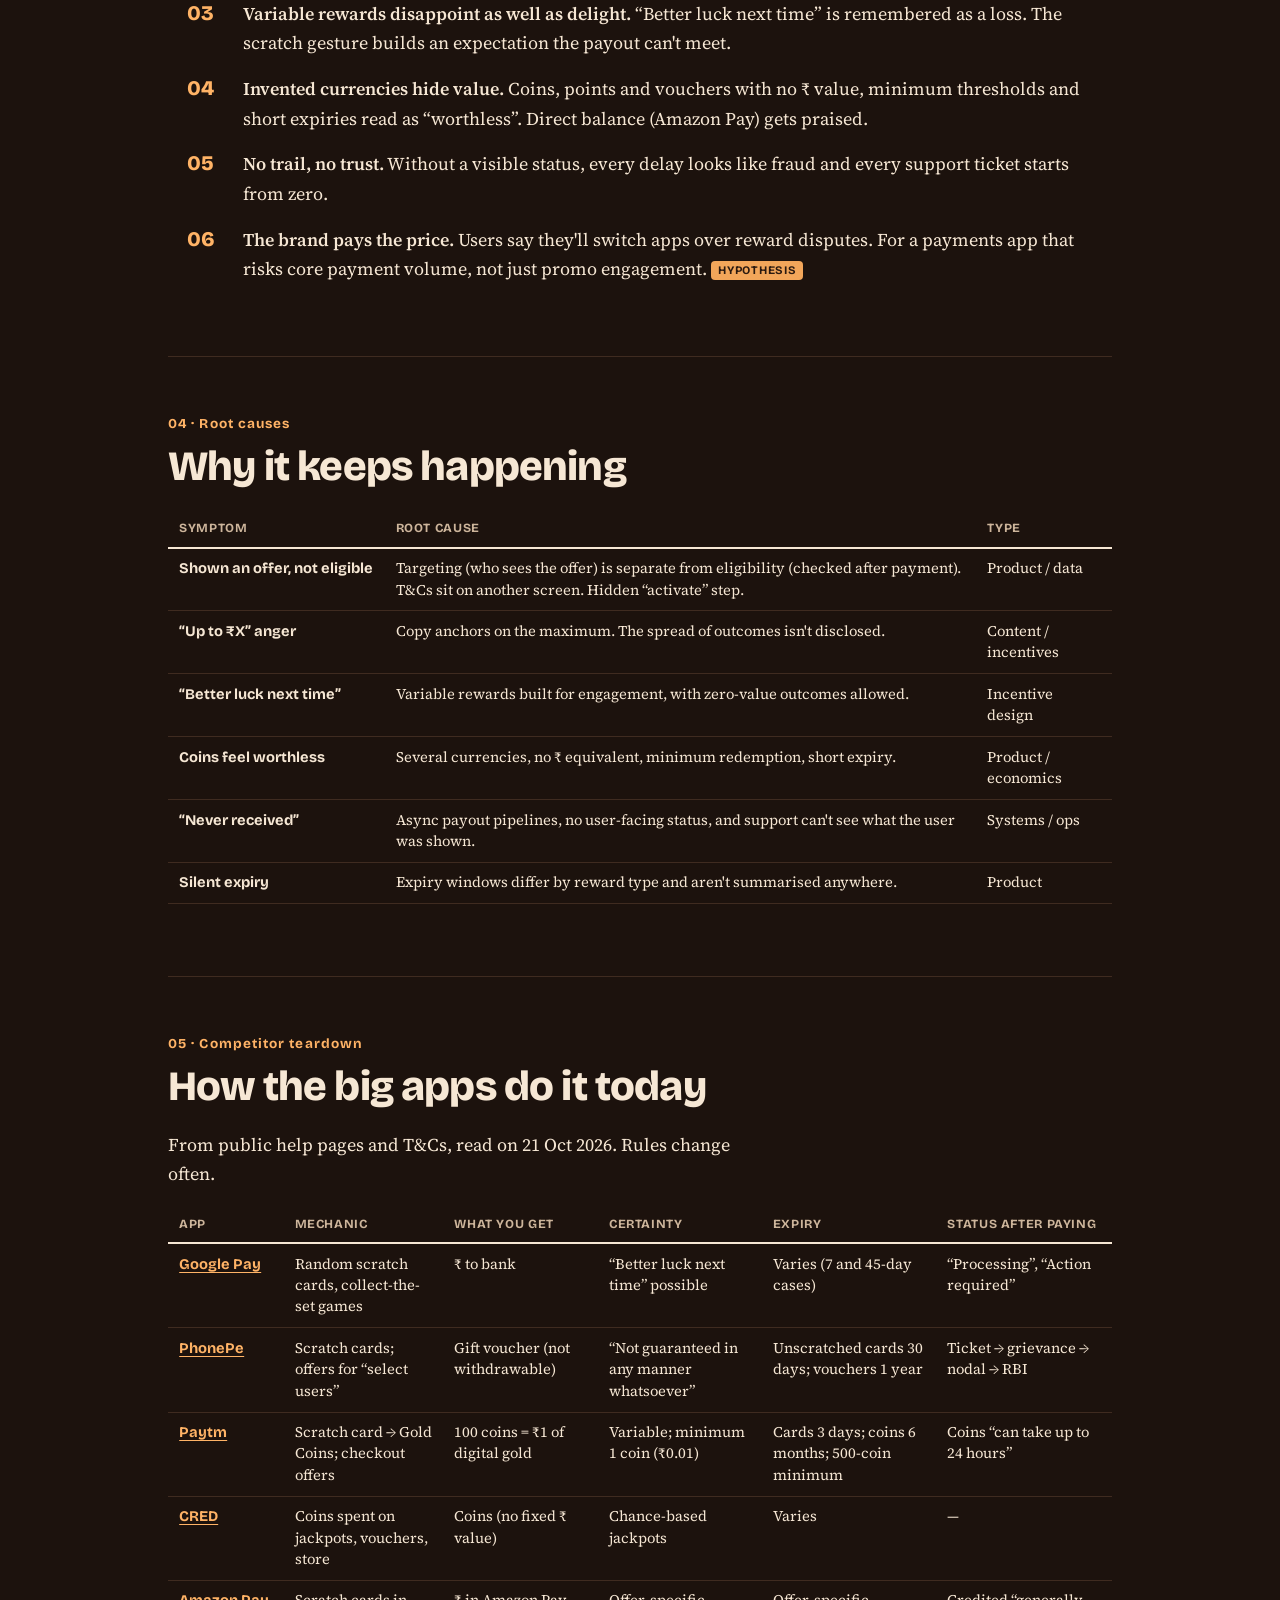
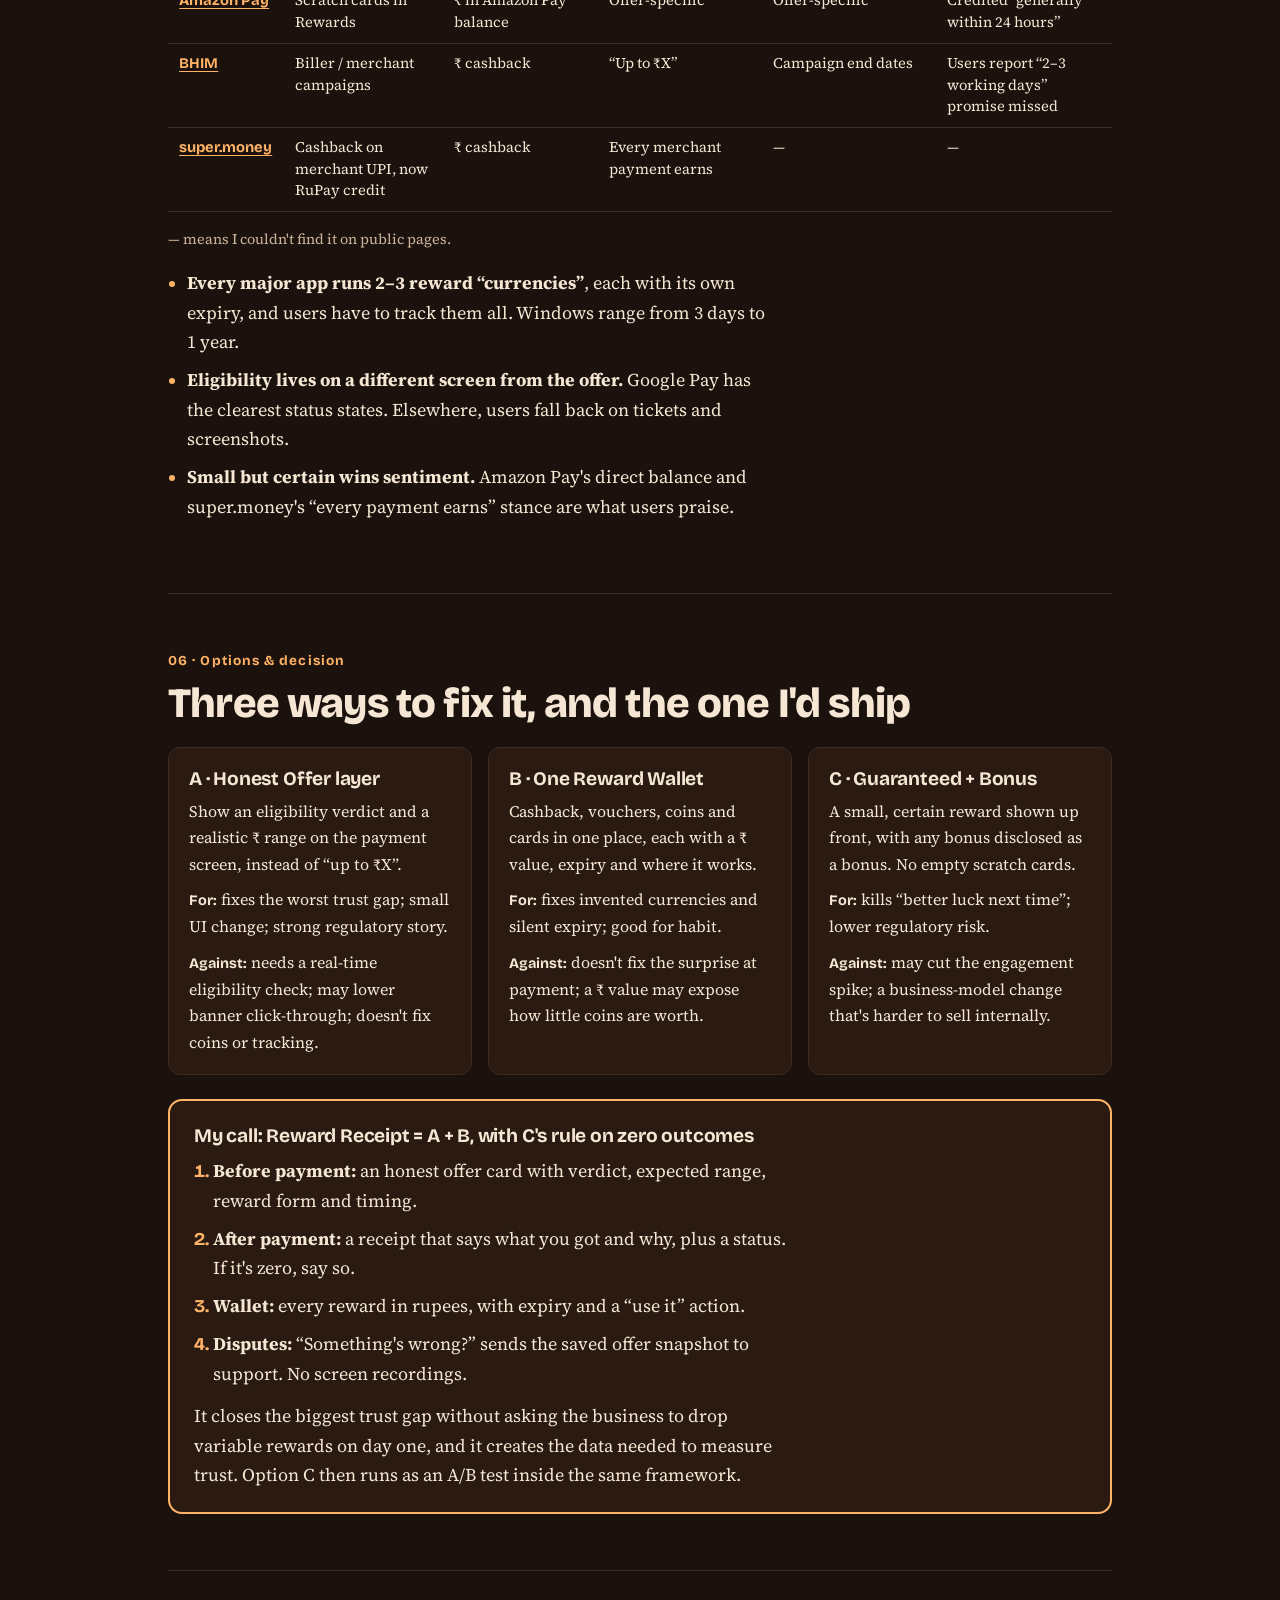
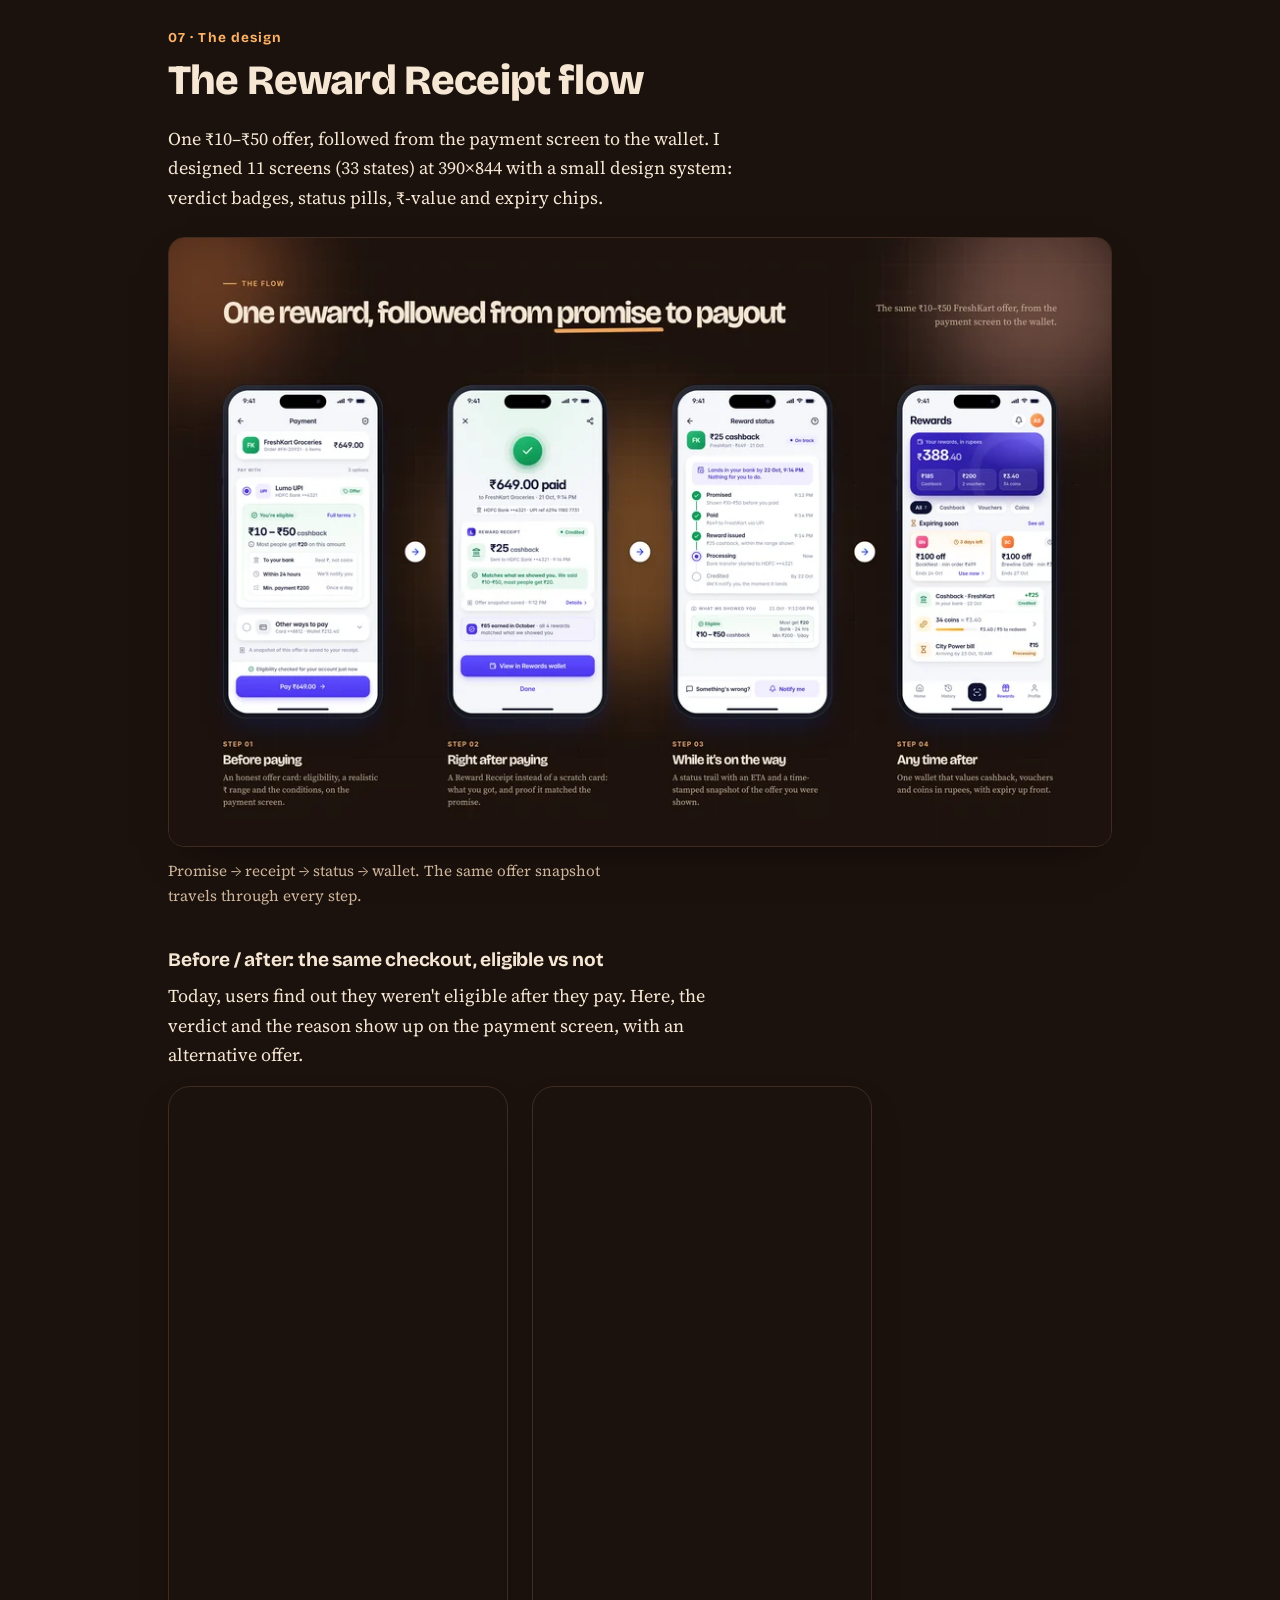
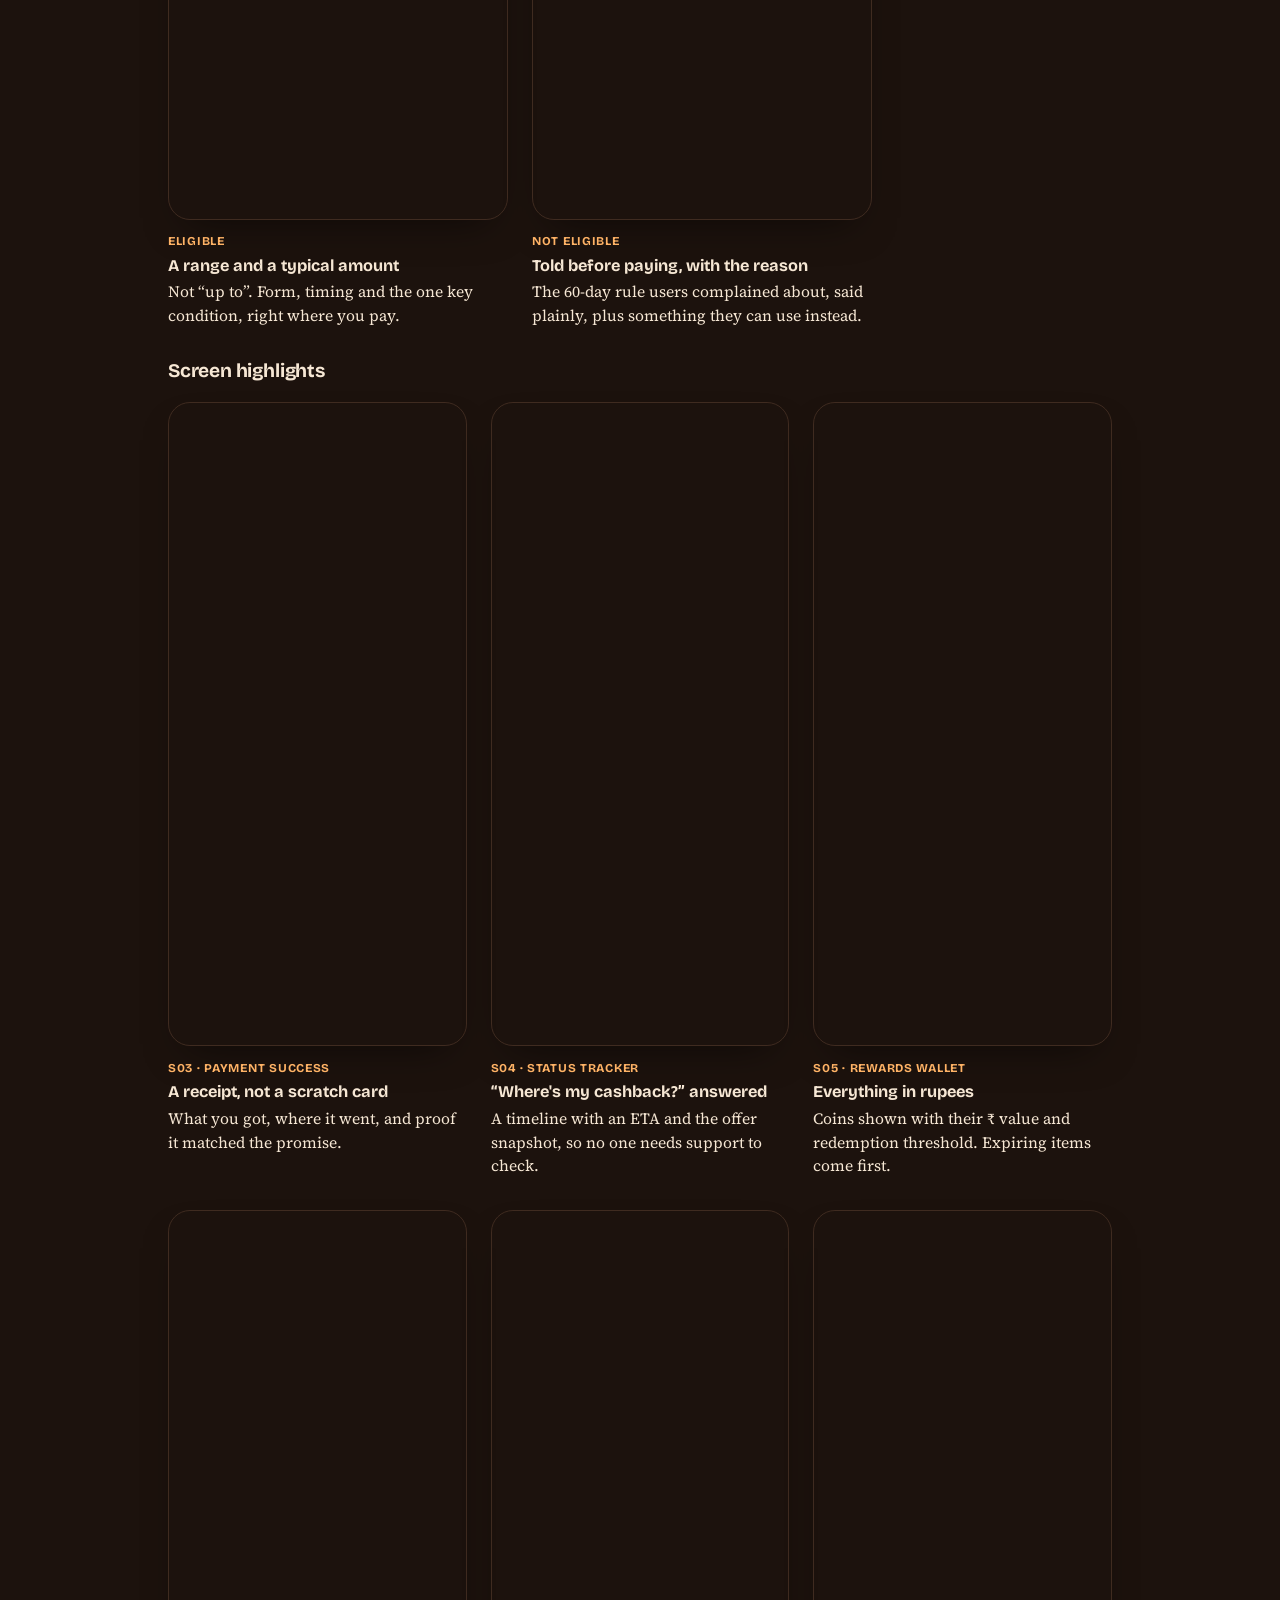
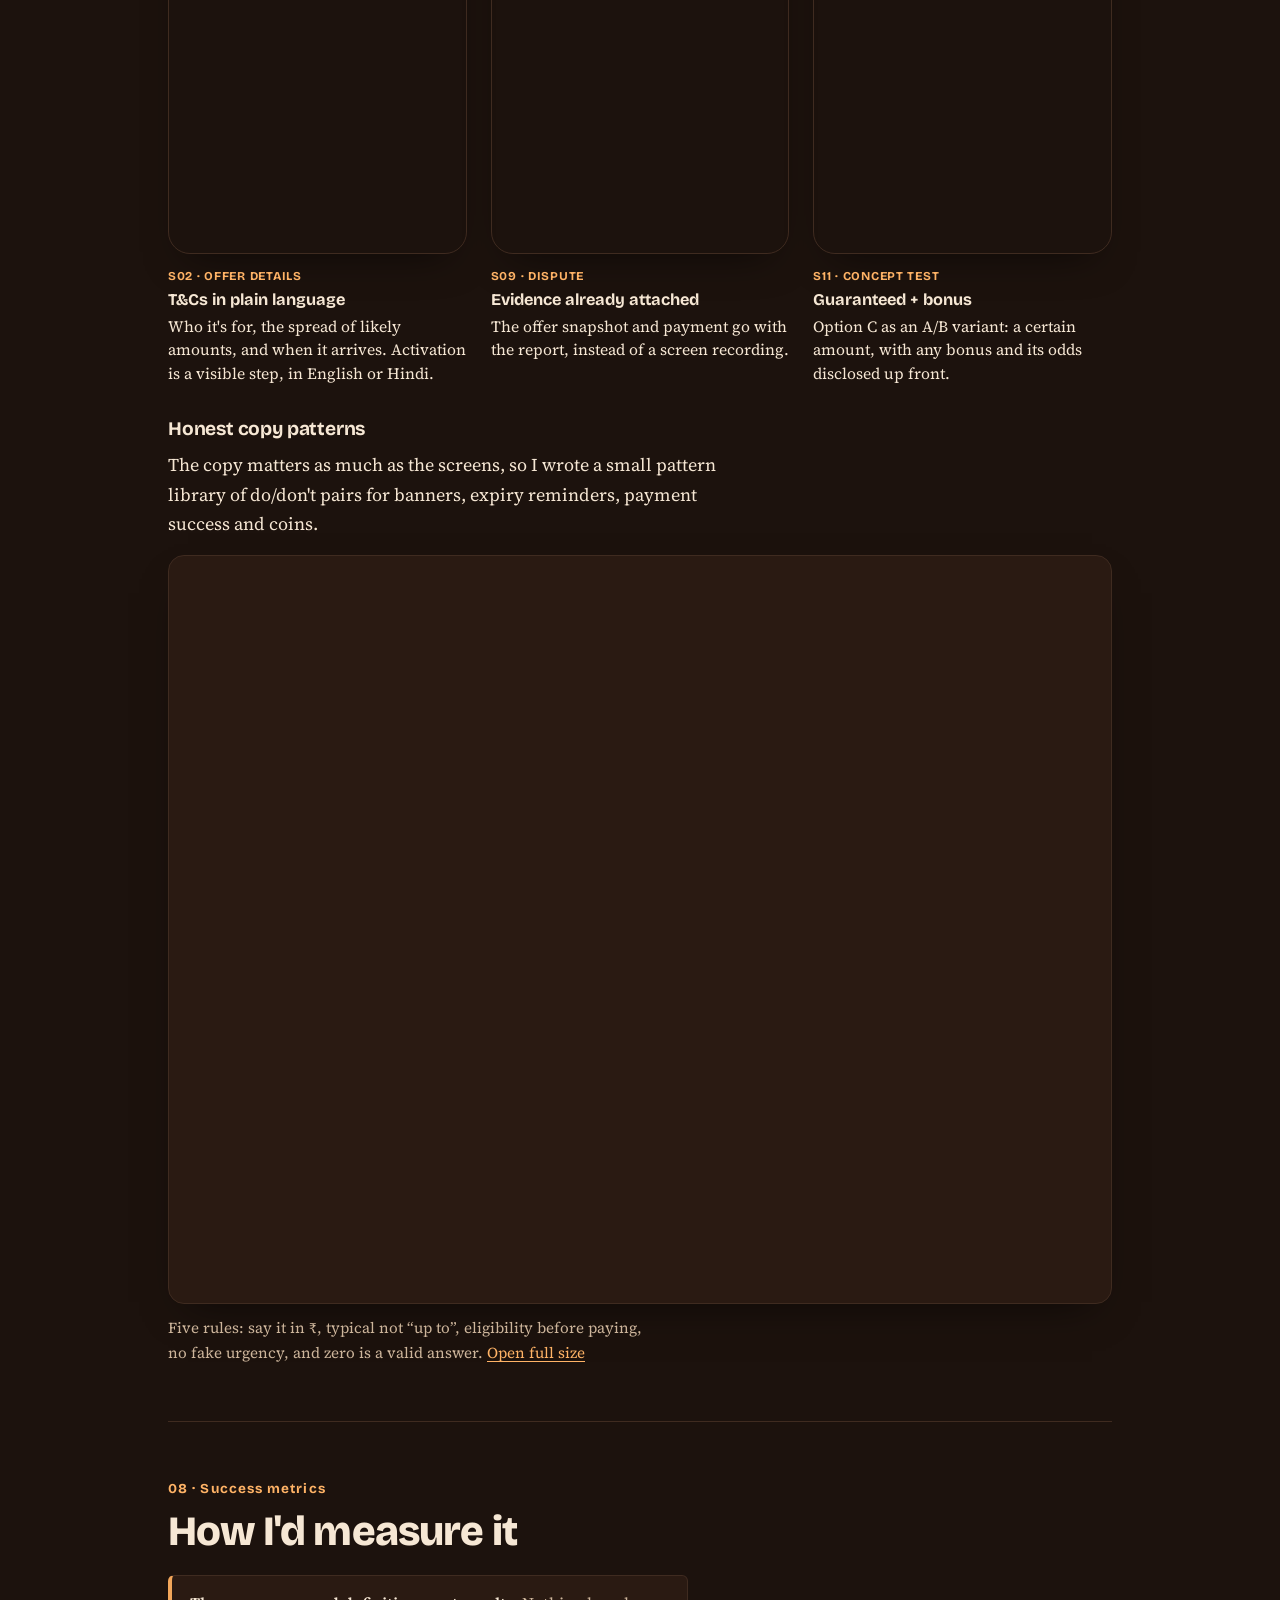
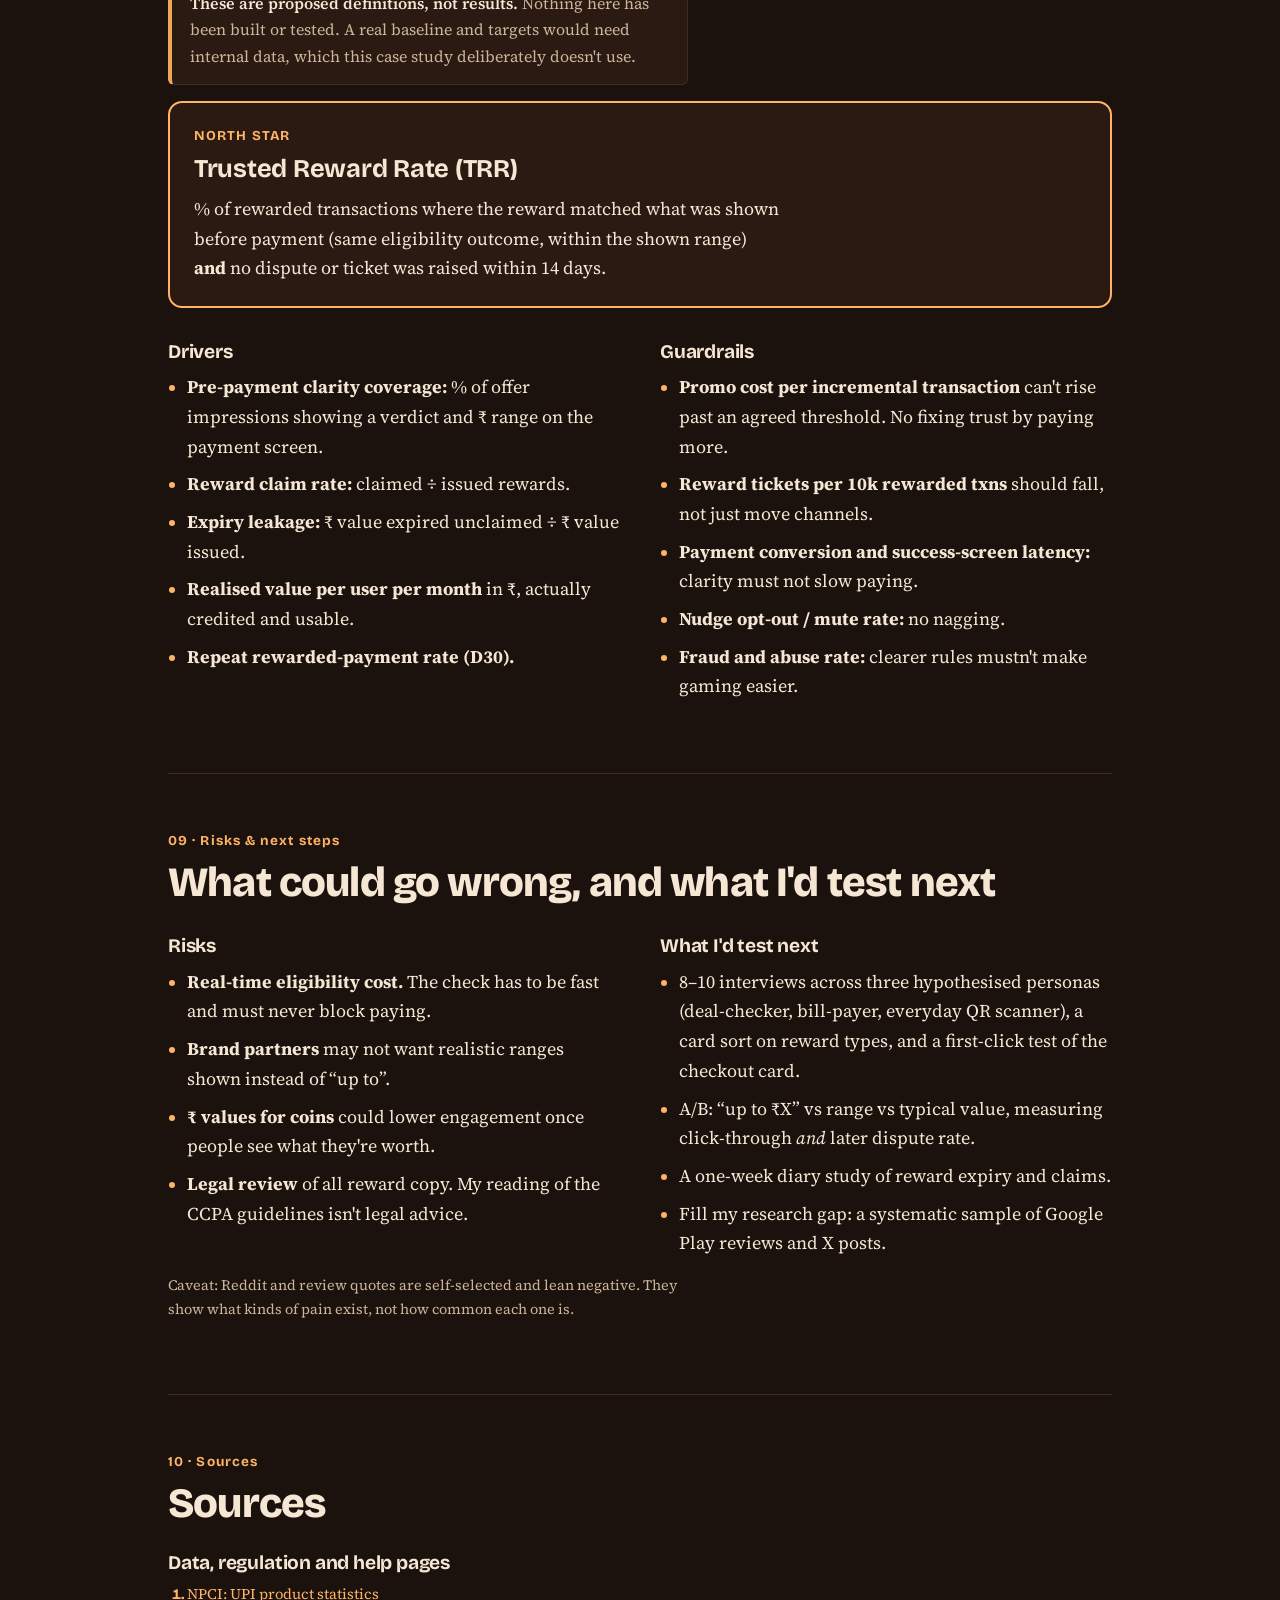
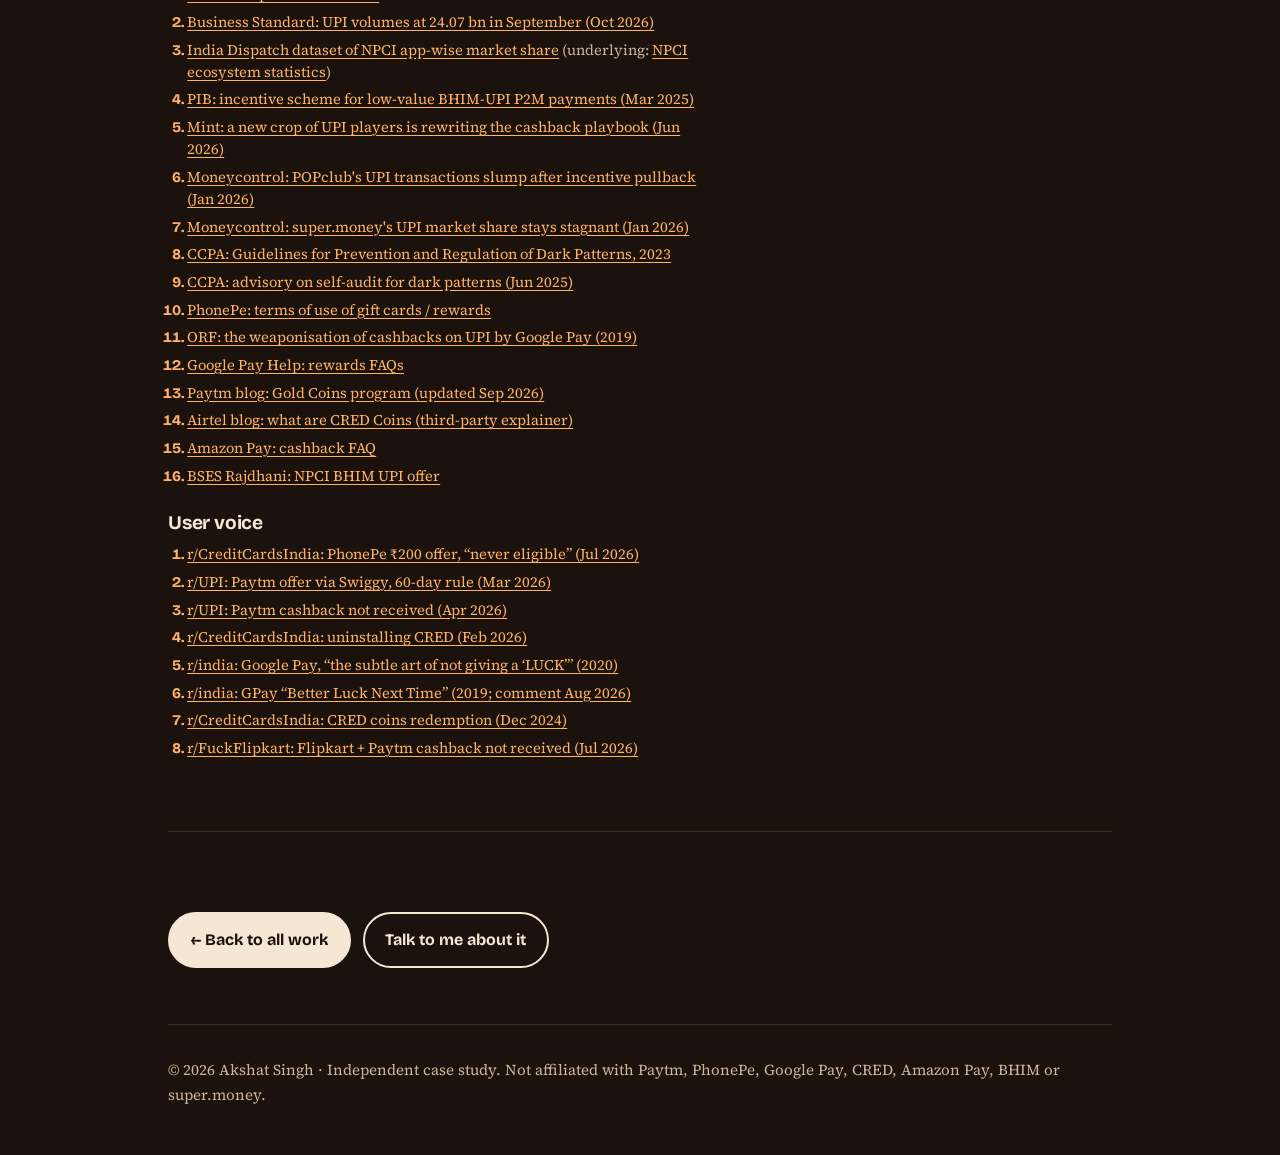
==== commit 22838494: "Make Espresso & Amber (cocoa) the default theme: static data-warm, cocoa image defaults, theme-color" ====
--- a/case-studies/rewards-clarity/index.html
+++ b/case-studies/rewards-clarity/index.html
@@ -1,9 +1,11 @@
 <!DOCTYPE html>
-<html lang="en">
+<html lang="en" data-warm="cocoa">
 <head>
 <meta charset="utf-8">
 <meta name="viewport" content="width=device-width, initial-scale=1">
-<script>(function(){var d=document.documentElement,u=new URLSearchParams(location.search),b=u.get("bg"),q=u.get("theme"),T=["cream","terra","cocoa"],t;if(/^[a-ce]$/.test(b))d.setAttribute("data-bg",b);try{if(T.indexOf(q)>-1)sessionStorage.setItem("theme",q);t=sessionStorage.getItem("theme")}catch(e){}if(T.indexOf(q)>-1)t=q;if(T.indexOf(t)<0)t="cream";d.setAttribute("data-warm",t);if(q)d.setAttribute("data-preview","")})()</script>
+<meta name="theme-color" content="#1C120D">
+<script>(function(){var d=document.documentElement,u=new URLSearchParams(location.search),b=u.get("bg"),q=u.get("theme"),T=["cream","terra","cocoa"],t;if(/^[a-ce]$/.test(b))d.setAttribute("data-bg",b);try{if(T.indexOf(q)>-1)sessionStorage.setItem("theme",q);t=sessionStorage.getItem("theme")}catch(e){}if(T.indexOf(q)>-1)t=q;if(T.indexOf(t)<0)t="cocoa";d.setAttribute("data-warm",t);var m=document.querySelector('meta[name="theme-color"]');if(m)m.setAttribute("content",{cream:"#FBF3E6",terra:"#EBD9C1",cocoa:"#1C120D"}[t]);if(q)d.setAttribute("data-preview","")})()</script>
+<style>html{background:#1C120D;color-scheme:dark}html[data-warm=cream]{background:#FBF3E6;color-scheme:light}html[data-warm=terra]{background:#EBD9C1;color-scheme:light}</style>
 <title>Reward Receipt: making cashback honest | Akshat Singh</title>
 <meta name="description" content="Independent product case study: why cashback and scratch-card rewards in Indian UPI apps feel like bait, and a Reward Receipt flow that shows the real reward before you pay.">
 <meta property="og:title" content="Reward Receipt: making cashback honest | Akshat Singh">
@@ -48,7 +50,7 @@
       </dl>
       <p class="cs-note"><strong>Independent concept, not Paytm work.</strong> I built this on my own using only public information: help pages, published T&amp;Cs, NPCI/PIB data, news reports and public user posts. No internal or confidential data from Paytm or any other company. “Lumo Pay” is a fictional brand, and every amount, name and odds figure inside the screens is illustrative.</p>
       <figure class="cs-fig cs-cover">
-        <img src="../../assets/img/rewards-clarity/cover-cream-1600.webp" srcset="../../assets/img/rewards-clarity/cover-cream-800.webp 800w, ../../assets/img/rewards-clarity/cover-cream-1600.webp 1600w, ../../assets/img/rewards-clarity/cover-cream-2400.webp 2400w, ../../assets/img/rewards-clarity/cover-cream-3200.webp 3200w" sizes="(max-width: 62rem) calc(100vw - 3rem), 59rem" width="1600" height="1000" fetchpriority="high" alt="Three phone screens from the Reward Receipt concept: a checkout offer card saying 'You're eligible, ₹10–₹50 cashback, most people get ₹20', a payment success screen with a reward receipt showing ₹25 credited and 'Matches what we showed you', and a rewards wallet in rupees.">
+        <img src="../../assets/img/rewards-clarity/cover-cocoa-1600.webp" srcset="../../assets/img/rewards-clarity/cover-cocoa-800.webp 800w, ../../assets/img/rewards-clarity/cover-cocoa-1600.webp 1600w, ../../assets/img/rewards-clarity/cover-cocoa-2400.webp 2400w, ../../assets/img/rewards-clarity/cover-cocoa-3200.webp 3200w" sizes="(max-width: 62rem) calc(100vw - 3rem), 59rem" width="1600" height="1000" fetchpriority="high" alt="Three phone screens from the Reward Receipt concept: a checkout offer card saying 'You're eligible, ₹10–₹50 cashback, most people get ₹20', a payment success screen with a reward receipt showing ₹25 credited and 'Matches what we showed you', and a rewards wallet in rupees.">
       </figure>
     </div>
 
@@ -225,7 +227,7 @@
       <h2 id="flow-h">The Reward Receipt flow</h2>
       <p>One ₹10–₹50 offer, followed from the payment screen to the wallet. I designed 11 screens (33 states) at 390×844 with a small design system: verdict badges, status pills, ₹-value and expiry chips.</p>
       <figure class="cs-fig cs-flow">
-        <img src="../../assets/img/rewards-clarity/flow-cream-1920.webp" srcset="../../assets/img/rewards-clarity/flow-cream-960.webp 960w, ../../assets/img/rewards-clarity/flow-cream-1920.webp 1920w, ../../assets/img/rewards-clarity/flow-cream-2880.webp 2880w" sizes="(max-width: 62rem) 100vw, 59rem" width="1920" height="1240" loading="lazy" decoding="async" alt="Flow overview in four steps. Step 1, before paying: an offer card shows eligibility and a ₹10–₹50 range. Step 2, right after paying: a reward receipt shows ₹25 credited and that it matched the promise. Step 3, while it's on the way: a status timeline from promised to credited with a saved offer snapshot. Step 4, any time after: a wallet that values cashback, vouchers and coins in rupees.">
+        <img src="../../assets/img/rewards-clarity/flow-cocoa-1920.webp" srcset="../../assets/img/rewards-clarity/flow-cocoa-960.webp 960w, ../../assets/img/rewards-clarity/flow-cocoa-1920.webp 1920w, ../../assets/img/rewards-clarity/flow-cocoa-2880.webp 2880w" sizes="(max-width: 62rem) 100vw, 59rem" width="1920" height="1240" loading="lazy" decoding="async" alt="Flow overview in four steps. Step 1, before paying: an offer card shows eligibility and a ₹10–₹50 range. Step 2, right after paying: a reward receipt shows ₹25 credited and that it matched the promise. Step 3, while it's on the way: a status timeline from promised to credited with a saved offer snapshot. Step 4, any time after: a wallet that values cashback, vouchers and coins in rupees.">
         <figcaption>Promise → receipt → status → wallet. The same offer snapshot travels through every step.</figcaption>
       </figure>
 
--- a/assets/css/site.css
+++ b/assets/css/site.css
@@ -340,7 +340,7 @@
 }
 
 /* =====================================================================
-   WARM THEMES: <html data-warm="cream|terra|cocoa">, picked with ?theme= (default cream).
+   WARM THEMES: <html data-warm="cream|terra|cocoa">, picked with ?theme= (default cocoa).
    Every colour in the site comes from these variables; they override the old blue palette
    and the OS dark-mode palette. --g1..--g5 feed the animated glow layer (assets/js/bg-fx.js).
    ===================================================================== */
@@ -350,13 +350,13 @@
   --grid:rgba(120,70,20,.06);--o1:#FFB08A;--o2:#FFC47A;--o3:#FFA63D;--oa:.5;--sh:60 30 10;--pill1:#A5390A;--pill2:#7A2D08;
   --g1:#FFB08A;--g2:#FFC47A;--g3:#FFA63D;--g4:#F7A98F;--g5:#FFD98A;--ga:.46}
 /* 2. Terracotta & sand: earthy, burnt-orange accent */
-html:root[data-warm="terra"]{color-scheme:light;--paper:#EBD9C1;--ink:#3A1F14;--muted:#5A3C2E;--line:#D9BFA0;--accent:#9A2D0B;--mark:#E8A33D;--card:#F7ECDD;
+html:root[data-warm="terra"]{color-scheme:light;--paper:#EBD9C1;--ink:#3A1F14;--muted:#5A3C2E;--line:#D9BFA0;--accent:#852508;--mark:#E8A33D;--card:#F7ECDD;
   --grid:rgba(90,40,15,.06);--o1:#C8694A;--o2:#D9A877;--o3:#B5533A;--oa:.5;--sh:58 31 20;--pill1:#9A2D0B;--pill2:#6B1E08;
-  --g1:#C8694A;--g2:#D9A877;--g3:#B5533A;--g4:#D8A889;--g5:#C69A5A;--ga:.6}
+  --g1:#C8694A;--g2:#D9A877;--g3:#B5533A;--g4:#D8A889;--g5:#C69A5A;--ga:.5;--veil:35%}
 /* 3. Cocoa: espresso dark, glowing amber and rose-gold */
 html:root[data-warm="cocoa"]{color-scheme:dark;--paper:#1C120D;--ink:#F6E7D4;--muted:#CDB59B;--line:#3F2B20;--accent:#FFB366;--mark:#F2A65A;--card:#2A1A12;
-  --grid:rgba(255,200,140,.05);--o1:#FFA24D;--o2:#E3A08E;--o3:#C9703E;--oa:.3;--sh:0 0 0;--pill1:#E08A3A;--pill2:#9A4E14;--on-accent:#2B1A10;
-  --g1:#FFA24D;--g2:#E3A08E;--g3:#C9703E;--g4:#F4C27A;--g5:#B76E79;--ga:.5}
+  --grid:rgba(255,200,140,.05);--o1:#FFA24D;--o2:#E3A08E;--o3:#C9703E;--oa:.3;--sh:0 0 0;--pill1:#8F410E;--pill2:#5C2706;--on-accent:#2B1A10;
+  --g1:#FFA24D;--g2:#E3A08E;--g3:#C9703E;--g4:#F4C27A;--g5:#B76E79;--ga:.42;--veil:45%}
 /* highlighter marks sit behind the text: on the dark theme use a thin underline so light text stays readable */
 html:root[data-warm="cocoa"] .hero h1 span,html:root[data-warm="cocoa"] .cs-hero h1 span{background:linear-gradient(transparent 84%,var(--mark) 84% 94%,transparent 94%)}
 html:root[data-warm="cocoa"] .cs .hl{background:linear-gradient(transparent 86%,var(--mark) 86% 98%,transparent 98%)}
@@ -366,7 +366,7 @@
 /* the living glow layer replaces the CSS orbs once it is running (orbs stay as the no-JS fallback) */
 html.has-fx .orb{display:none}
 html:root[data-warm] .bg::after{content:"";position:absolute;inset:0;pointer-events:none;
-  background:radial-gradient(ellipse min(46rem,92vw) 85% at 50% 45%,color-mix(in srgb,var(--paper) 66%,transparent) 45%,transparent 92%)}
+  background:radial-gradient(ellipse min(46rem,92vw) 85% at 50% 45%,color-mix(in srgb,var(--paper) 66%,transparent) 45%,transparent 92%),linear-gradient(color-mix(in srgb,var(--paper) var(--veil,0%),transparent),color-mix(in srgb,var(--paper) var(--veil,0%),transparent))}
 /* warm links/selection */
 html:root[data-warm] ::selection{background:var(--mark);color:var(--on-mark)}
 /* theme switcher (only shown while previewing with ?theme=) */
@@ -374,3 +374,11 @@
 .theme-sw a{padding:.4rem .8rem;border-radius:999px;text-decoration:none;color:var(--ink)}
 .theme-sw a[aria-current="true"]{background:var(--ink);color:var(--paper)}
 .theme-sw a:hover:not([aria-current]){background:var(--line)}
+
+/* Espresso: light phone screens would glare on the dark page, so give the phone a warm amber rim glow
+   and dim the two back phones a little (the screen images themselves are untouched). */
+html:root[data-warm="cocoa"] .pt-main::before{box-shadow:0 0 0 1px rgba(255,179,102,.22),0 0 38px -2px rgba(255,162,77,.30),0 0 110px 6px rgba(227,160,142,.20),0 40px 80px -30px rgba(0,0,0,.7)}
+html:root[data-warm="cocoa"] .pt-ghost{filter:brightness(.74) saturate(.88)}
+html:root[data-warm="cocoa"] .pt-ghost-l,html:root[data-warm="cocoa"] .pt-ghost-r{opacity:.5}
+html:root[data-warm="cocoa"] .pt-phone::before{box-shadow:0 0 0 1px rgba(255,179,102,.14),0 0 40px -6px rgba(255,162,77,.2),0 30px 60px -28px rgba(0,0,0,.65)}
+html:root[data-warm="cocoa"] .pt-main::before{box-shadow:0 0 0 1px rgba(255,179,102,.22),0 0 38px -2px rgba(255,162,77,.30),0 0 110px 6px rgba(227,160,142,.20),0 40px 80px -30px rgba(0,0,0,.7)}
